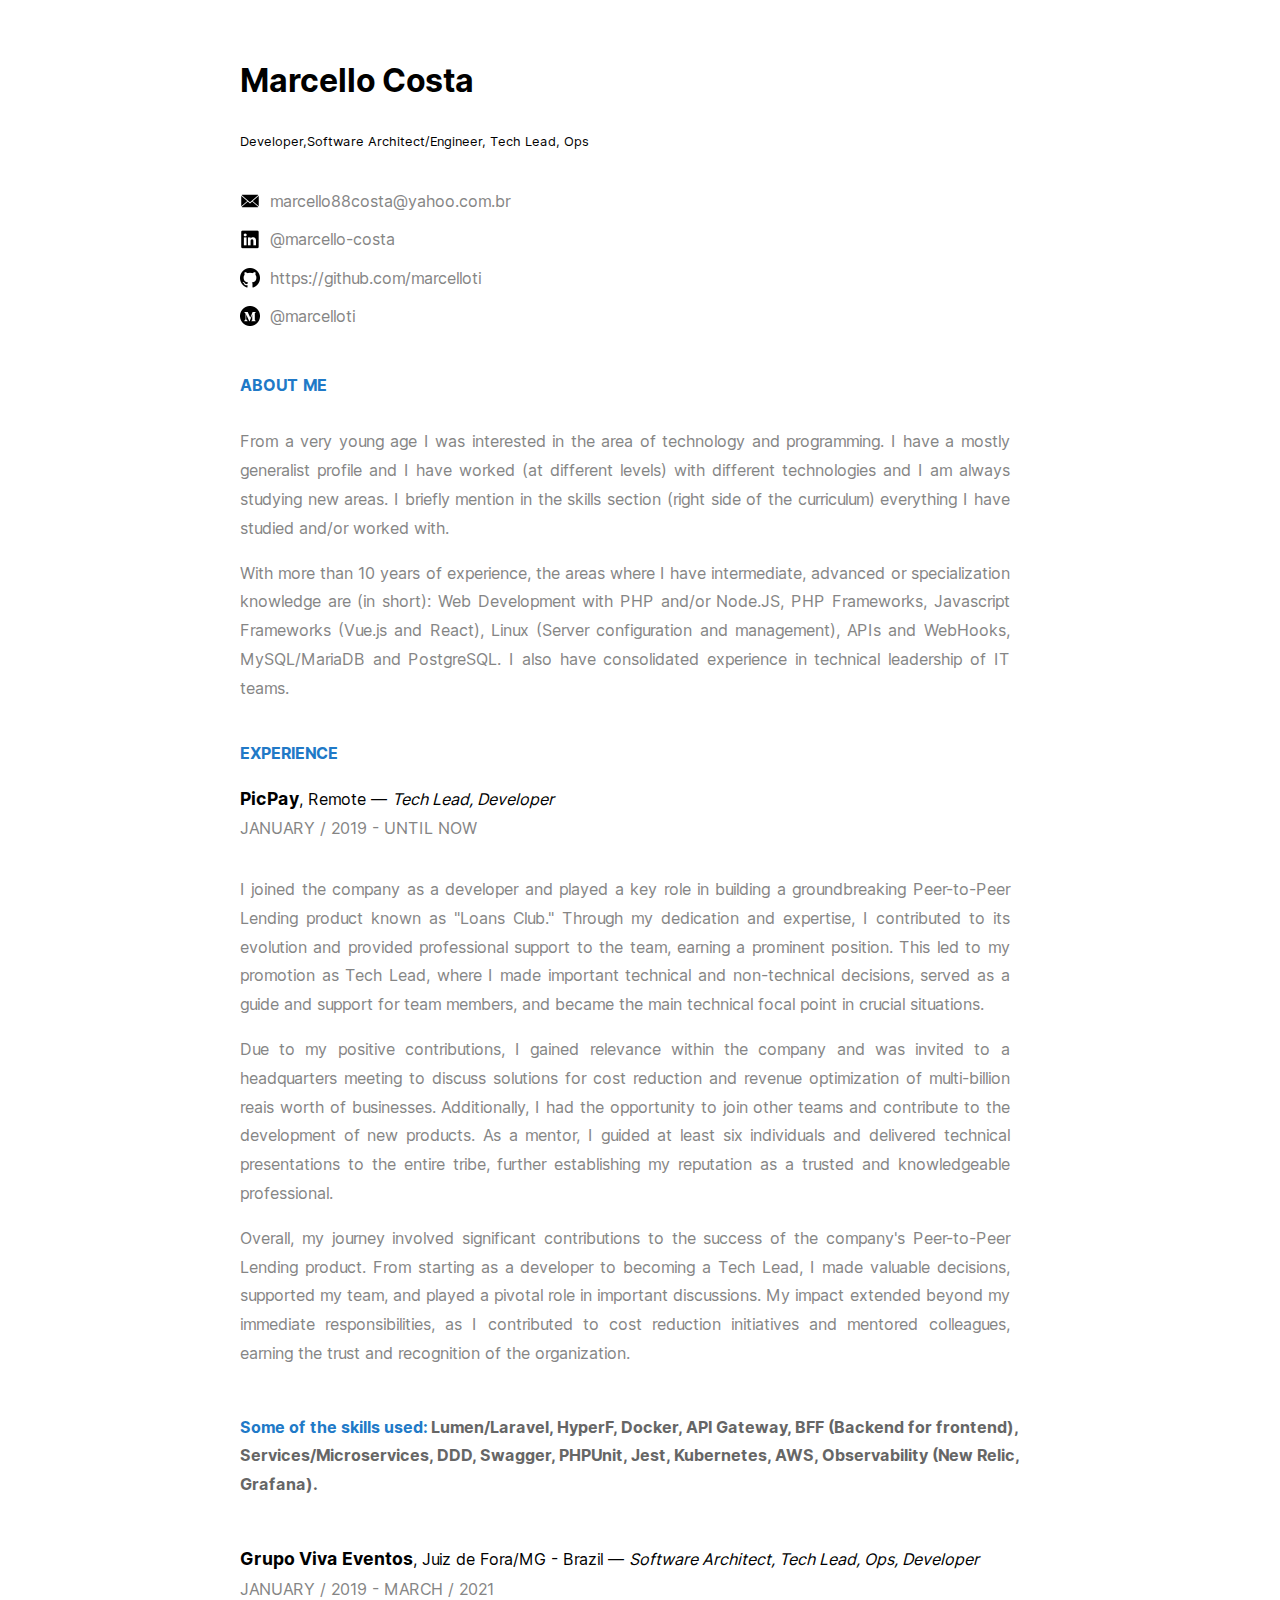
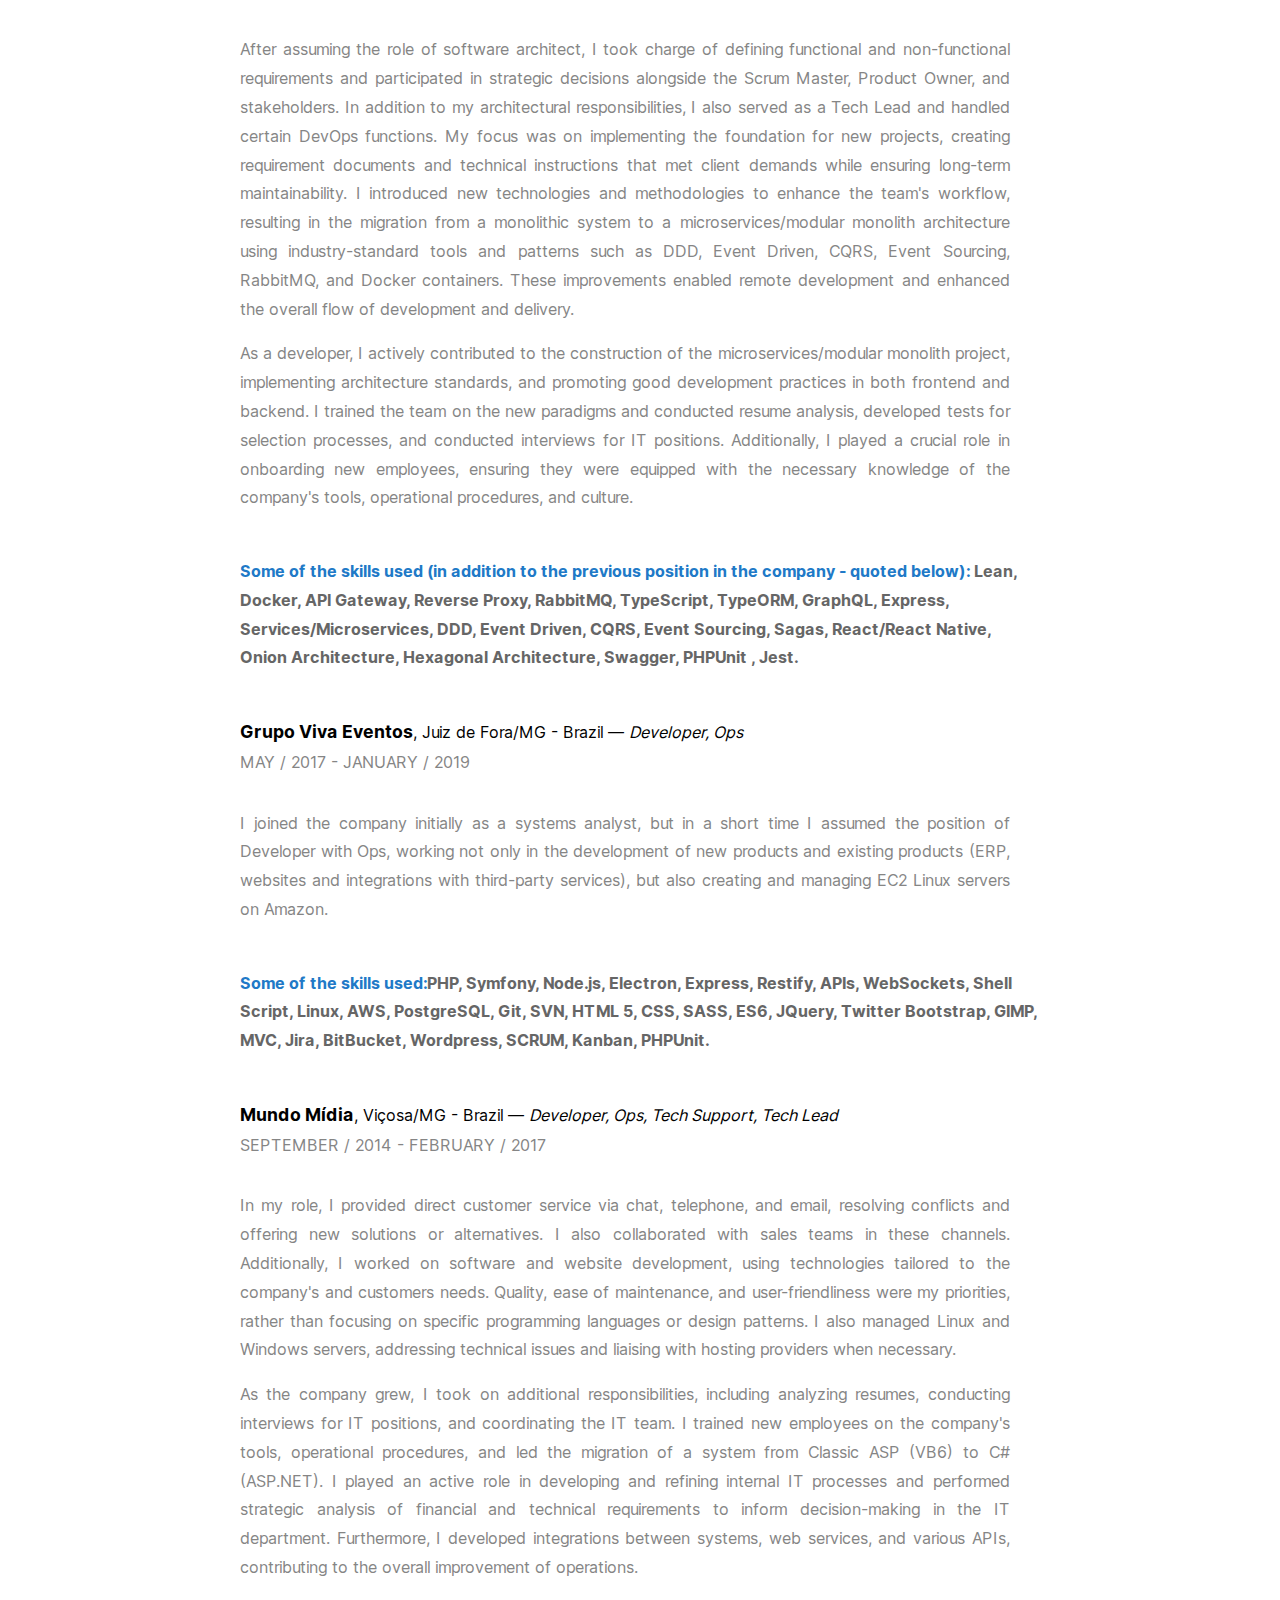
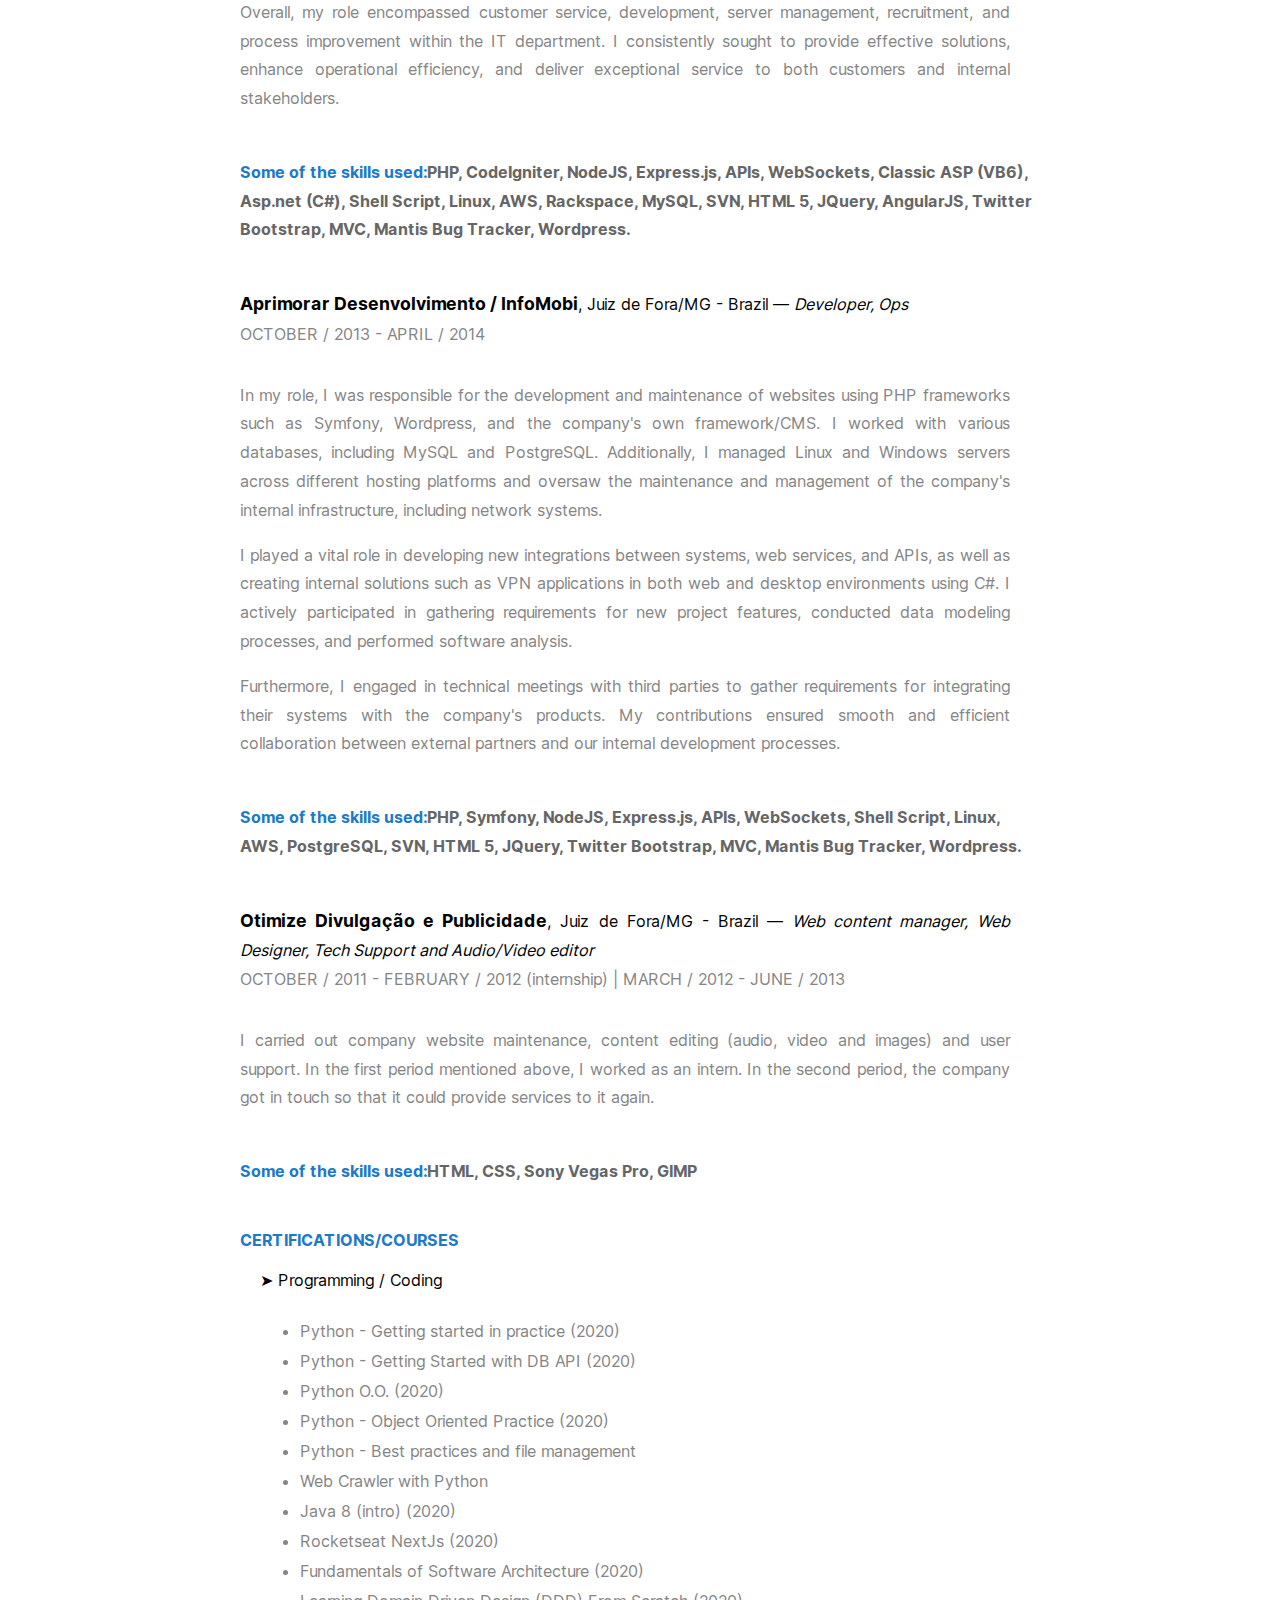
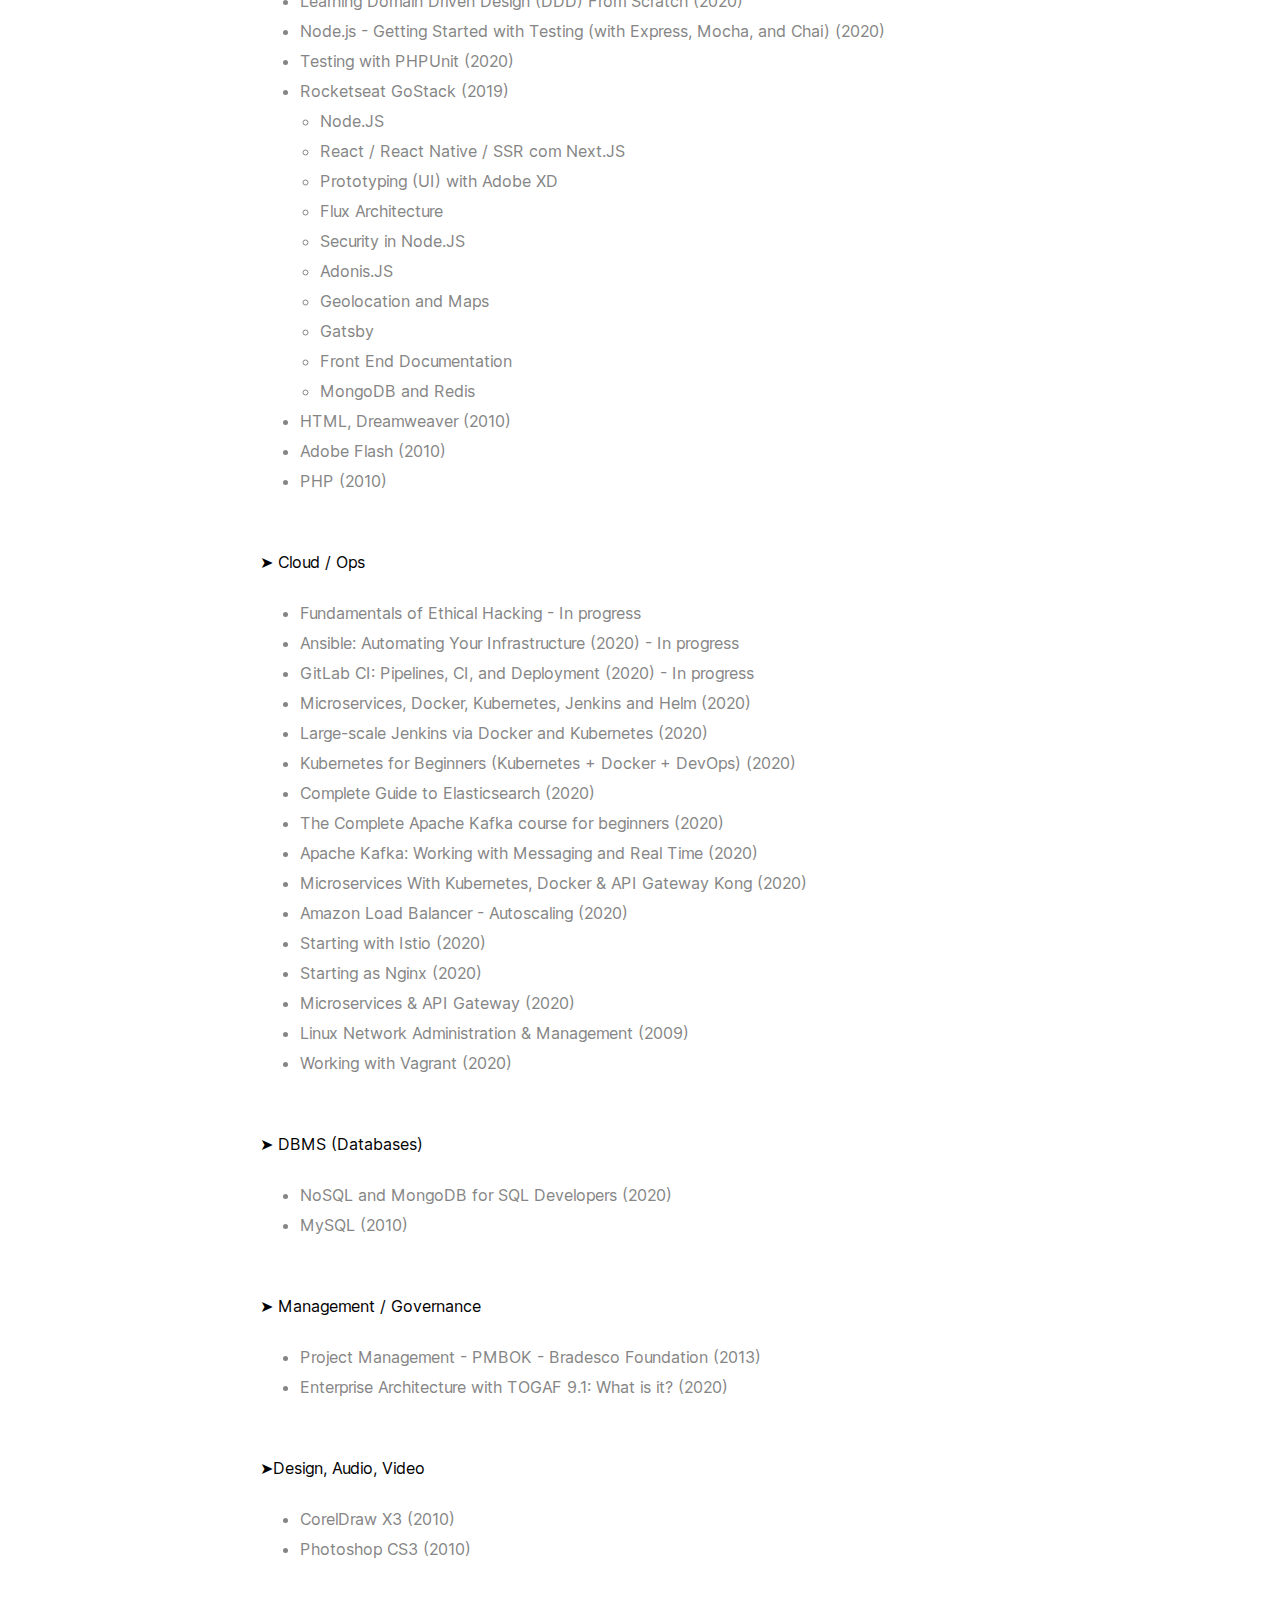
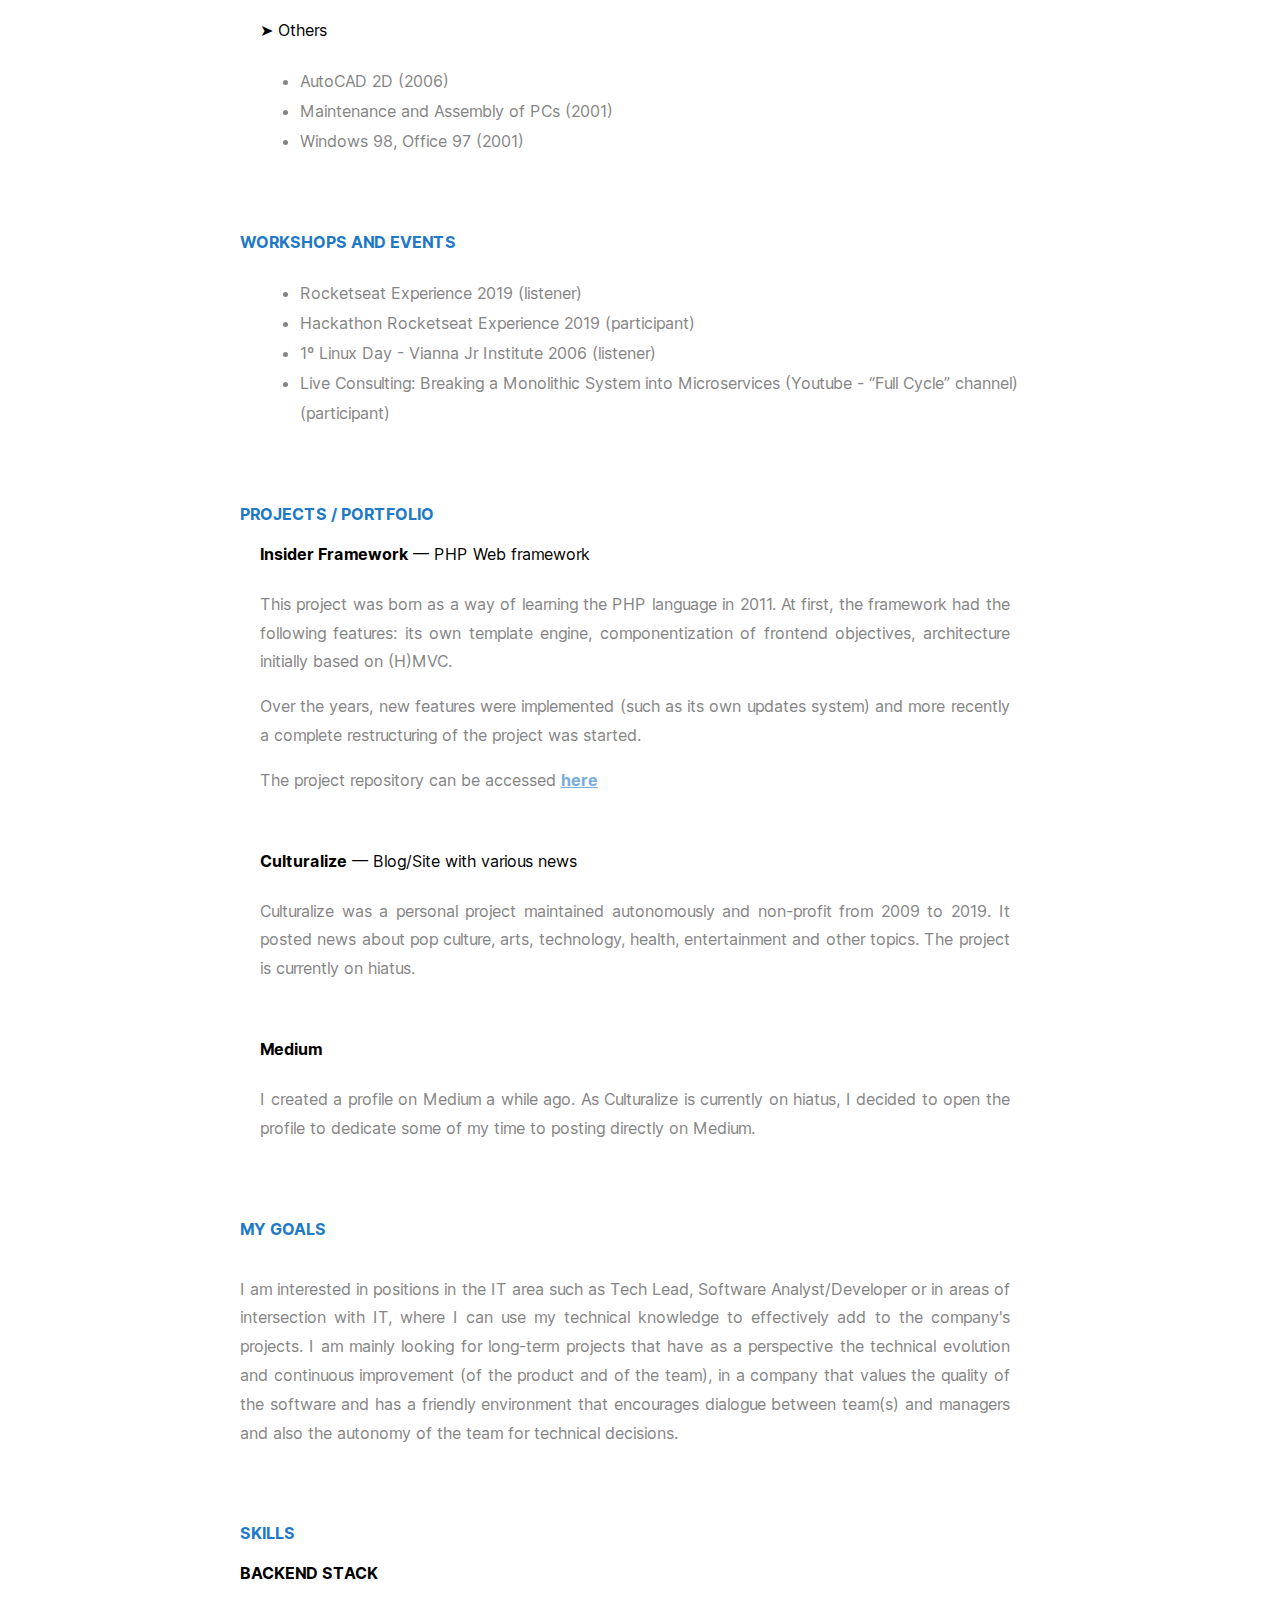
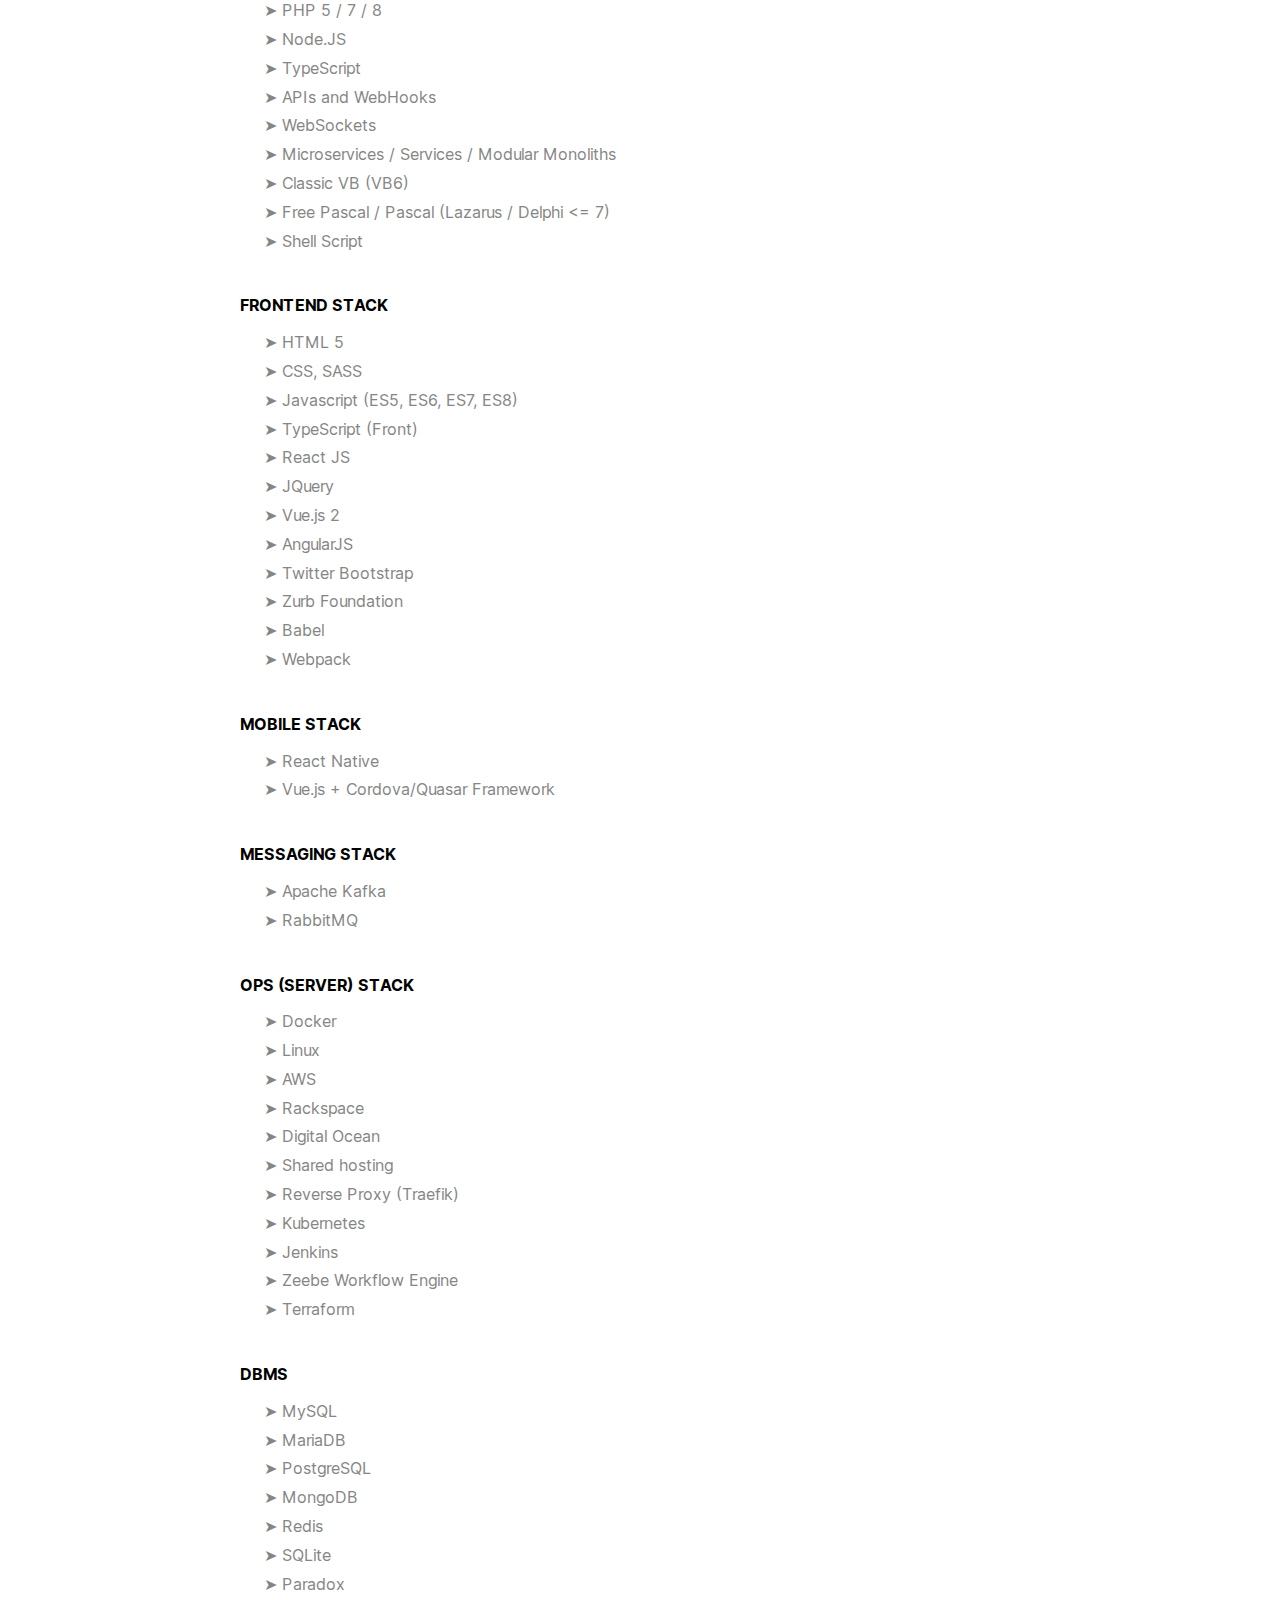
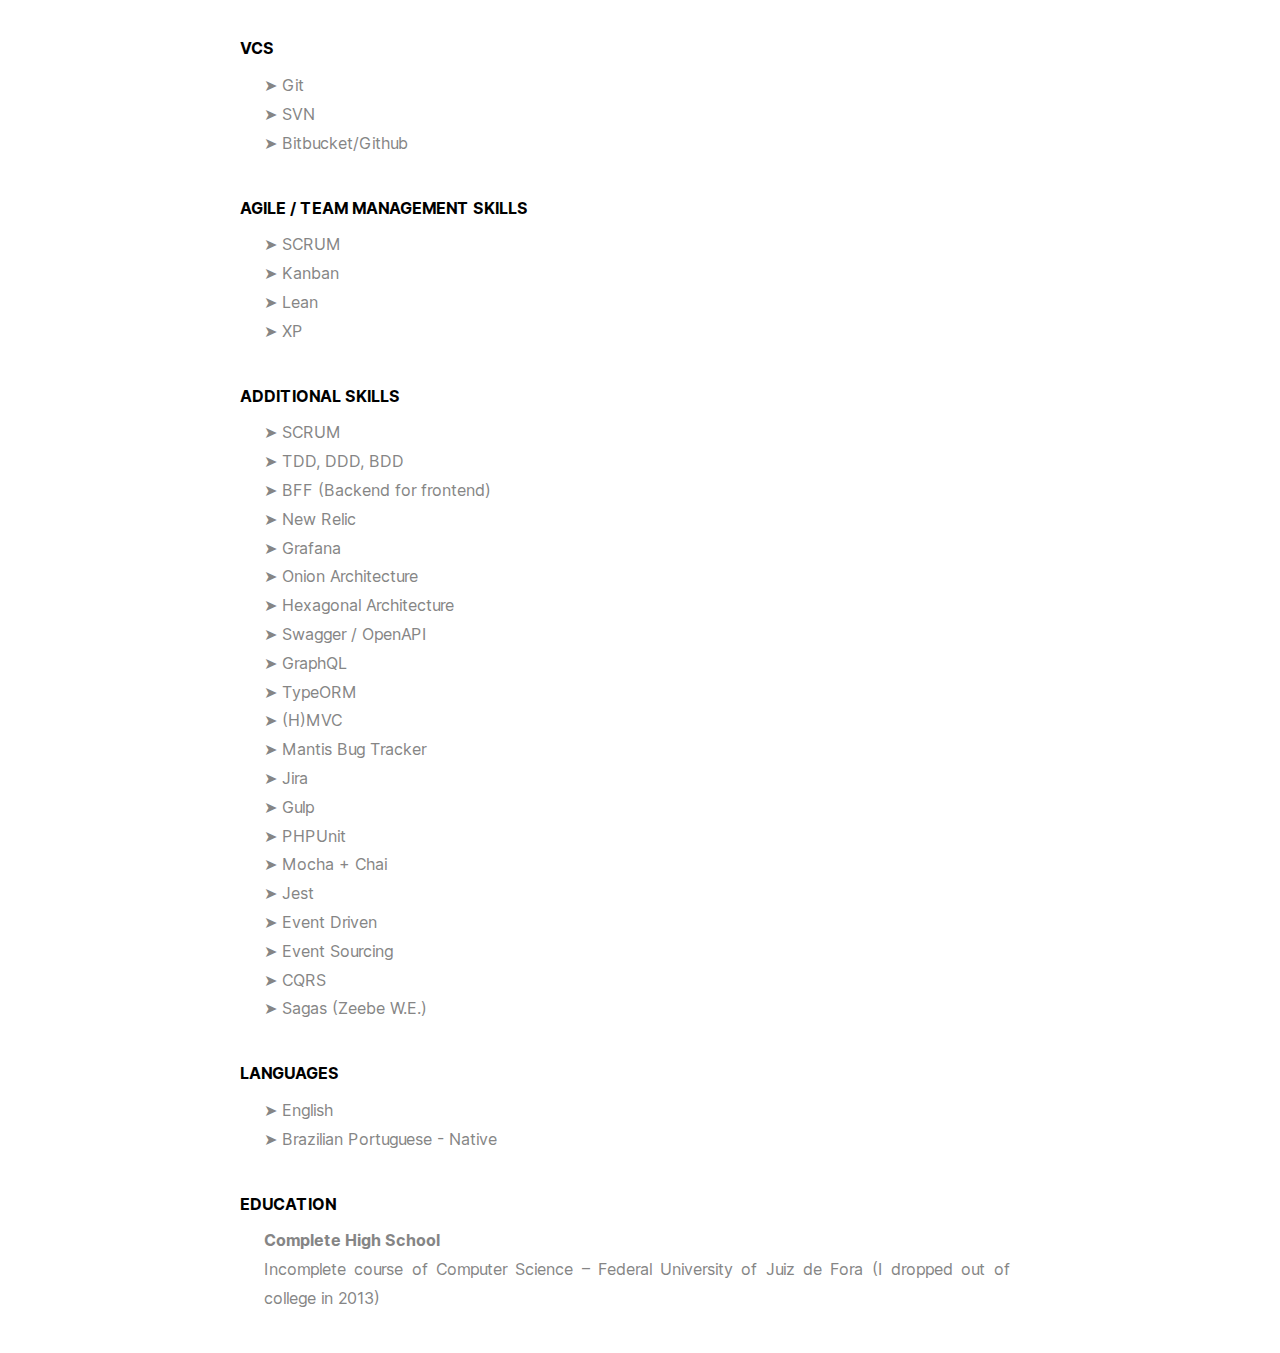
==== index.html @ abfe2323 "Fixing assets" ====
<!DOCTYPE html><html lang="en"><head><meta charSet="utf-8"/><link rel="preload" as="font" href="/_next/static/media/2aaf0723e720e8b9-s.p.woff2" crossorigin="" type="font/woff2"/><link rel="stylesheet" href="/_next/static/css/495c255344c060a8.css" data-precedence="next"/><link rel="preload" as="style" href="/globals.css"/><link rel="preload" as="style" href="/page.module.css"/><title>Create Next App</title><meta name="description" content="Generated by create next app"/><meta name="viewport" content="width=device-width, initial-scale=1"/><link rel="icon" href="/favicon.ico" type="image/x-icon" sizes="any"/><meta name="next-size-adjust"/><meta charset="utf-8"/><meta name="viewport" content="width=device-width,initial-scale=1,shrink-to-fit=no"/><meta name="theme-color" content="#000000"/><title>CV Marcello Costa</title><link rel="stylesheet" href="/globals.css"/><link rel="stylesheet" href="/page.module.css"/><script src="/_next/static/chunks/polyfills-c67a75d1b6f99dc8.js" noModule=""></script></head><body class="__className_0ec1f4"><noscript>You need to enable JavaScript to run this app.</noscript><div id="root"></div><main class="main"><div style="padding:1em;width:800px"><h1>Marcello Costa</h1><span style="position:relative;top:8px;font-size:0.8em">Developer,Software Architect/Engineer, Tech Lead, Ops</span><br/><br/><br/><div style="color:#858585;line-height:2.4;padding-right:1.9em"><div><img alt="Email" src="/mail.png" style="position:relative;top:4px;padding-right:0.6em"/>marcello88costa@yahoo.com.br<br/></div><div><img alt="Linkedin" src="/linkedin.png" style="position:relative;top:4px;padding-right:0.6em"/>@marcello-costa<br/></div><div><img alt="Github" src="/github.png" style="position:relative;top:4px;padding-right:0.6em"/>https://github.com/marcelloti<br/></div><div><img alt="Medium" src="/medium.png" style="position:relative;top:4px;padding-right:0.6em"/>@marcelloti<br/></div></div><br/><br/><span style="position:relative;color:#2079C7"><strong>ABOUT ME</strong></span><div style="position:relative;top:16px;color:#858585;line-height:1.8;text-align:justify;padding-right:1.9em"><p>From a very young age I was interested in the area of technology and programming. I have a mostly generalist profile and I have worked (at different levels) with different technologies and I am always studying new areas. I briefly mention in the skills section (right side of the curriculum) everything I have studied and/or worked with. </p><p>With more than 10 years of experience, the areas where I have intermediate, advanced or specialization knowledge are (in short): Web Development with PHP and/or Node.JS, PHP Frameworks, Javascript Frameworks (Vue.js and React), Linux (Server configuration and management), APIs and WebHooks, MySQL/MariaDB and PostgreSQL. I also have consolidated experience in technical leadership of IT teams.</p></div><br/><br/><span style="position:relative;color:#2079C7"><strong>EXPERIENCE</strong></span><br/><br/><div style="color:#858585;line-height:1.8;text-align:justify;padding-right:1.9em"><span style="color:#000"><strong style="font-size:1.1em">PicPay</strong>, Remote — <i>Tech Lead, Developer</i></span><br/>JANUARY / 2019 - UNTIL NOW<br/><div style="position:relative;top:16px"><p>I joined the company as a developer and played a key role in building a groundbreaking Peer-to-Peer Lending product known as &quot;Loans Club.&quot; Through my dedication and expertise, I contributed to its evolution and provided professional support to the team, earning a prominent position. This led to my promotion as Tech Lead, where I made important technical and non-technical decisions, served as a guide and support for team members, and became the main technical focal point in crucial situations.</p><p>Due to my positive contributions, I gained relevance within the company and was invited to a headquarters meeting to discuss solutions for cost reduction and revenue optimization of multi-billion reais worth of businesses. Additionally, I had the opportunity to join other teams and contribute to the development of new products. As a mentor, I guided at least six individuals and delivered technical presentations to the entire tribe, further establishing my reputation as a trusted and knowledgeable professional.</p><p>Overall, my journey involved significant contributions to the success of the company&#x27;s Peer-to-Peer Lending product. From starting as a developer to becoming a Tech Lead, I made valuable decisions, supported my team, and played a pivotal role in important discussions. My impact extended beyond my immediate responsibilities, as I contributed to cost reduction initiatives and mentored colleagues, earning the trust and recognition of the organization.</p></div></div><div style="position:relative;top:16px;line-height:1.8"><br/><span style="color:#2079C7;font-weight:bold">Some of the skills used:</span><span style="color:#666666;font-weight:bold"> Lumen/Laravel, HyperF, Docker, API Gateway, BFF (Backend for frontend), Services/Microservices, DDD, Swagger, PHPUnit, Jest, Kubernetes, AWS, Observability (New Relic, Grafana).</span></div><br/><br/><br/><div style="color:#858585;line-height:1.8;text-align:justify;padding-right:1.9em"><span style="color:#000"><strong style="font-size:1.1em">Grupo Viva Eventos</strong>, Juiz de Fora/MG - Brazil — <i>Software Architect, Tech Lead, Ops, Developer</i></span><br/>JANUARY / 2019 - MARCH / 2021<br/><div style="position:relative;top:16px"><p>After assuming the role of software architect, I took charge of defining functional and non-functional requirements and participated in strategic decisions alongside the Scrum Master, Product Owner, and stakeholders. In addition to my architectural responsibilities, I also served as a Tech Lead and handled certain DevOps functions. My focus was on implementing the foundation for new projects, creating requirement documents and technical instructions that met client demands while ensuring long-term maintainability. I introduced new technologies and methodologies to enhance the team&#x27;s workflow, resulting in the migration from a monolithic system to a microservices/modular monolith architecture using industry-standard tools and patterns such as DDD, Event Driven, CQRS, Event Sourcing, RabbitMQ, and Docker containers. These improvements enabled remote development and enhanced the overall flow of development and delivery.</p><p>As a developer, I actively contributed to the construction of the microservices/modular monolith project, implementing architecture standards, and promoting good development practices in both frontend and backend. I trained the team on the new paradigms and conducted resume analysis, developed tests for selection processes, and conducted interviews for IT positions. Additionally, I played a crucial role in onboarding new employees, ensuring they were equipped with the necessary knowledge of the company&#x27;s tools, operational procedures, and culture.</p></div></div><div style="position:relative;top:16px;line-height:1.8"><br/><span style="color:#2079C7;font-weight:bold">Some of the skills used (in addition to the previous position in the company - quoted below): </span><span style="color:#666666;font-weight:bold">Lean, Docker, API Gateway, Reverse Proxy, RabbitMQ, TypeScript, TypeORM, GraphQL, Express, Services/Microservices, DDD, Event Driven, CQRS, Event Sourcing, Sagas, React/React Native, Onion Architecture, Hexagonal Architecture, Swagger, PHPUnit , Jest.</span></div><br/><br/><br/><div style="color:#858585;line-height:1.8;text-align:justify;padding-right:1.9em"><span style="color:#000"><strong style="font-size:1.1em">Grupo Viva Eventos</strong>, Juiz de Fora/MG - Brazil — <i>Developer, Ops</i></span><br/>MAY / 2017 - JANUARY / 2019<br/><div style="position:relative;top:16px"><p>I joined the company initially as a systems analyst, but in a short time I assumed the position of Developer with Ops, working not only in the development of new products and existing products (ERP, websites and integrations with third-party services), but also creating and managing EC2 Linux servers on Amazon.</p></div></div><div style="position:relative;top:16px;line-height:1.8"><br/><span style="color:#2079C7;font-weight:bold">Some of the skills used:</span><span style="color:#666666;font-weight:bold">PHP, Symfony, Node.js, Electron, Express, Restify, APIs, WebSockets, Shell Script, Linux, AWS, PostgreSQL, Git, SVN, HTML 5, CSS, SASS, ES6, JQuery, Twitter Bootstrap, GIMP, MVC, Jira, BitBucket, Wordpress, SCRUM, Kanban, PHPUnit.</span></div><br/><br/><br/><div style="color:#858585;line-height:1.8;text-align:justify;padding-right:1.9em"><span style="color:#000"><strong style="font-size:1.1em">Mundo Mídia</strong>, Viçosa/MG - Brazil — <i>Developer, Ops, Tech Support, Tech Lead</i></span><br/>SEPTEMBER / 2014 - FEBRUARY / 2017<br/><div style="position:relative;top:16px"><p>In my role, I provided direct customer service via chat, telephone, and email, resolving conflicts and offering new solutions or alternatives. I also collaborated with sales teams in these channels. Additionally, I worked on software and website development, using technologies tailored to the company&#x27;s and customers needs. Quality, ease of maintenance, and user-friendliness were my priorities, rather than focusing on specific programming languages or design patterns. I also managed Linux and Windows servers, addressing technical issues and liaising with hosting providers when necessary.</p><p>As the company grew, I took on additional responsibilities, including analyzing resumes, conducting interviews for IT positions, and coordinating the IT team. I trained new employees on the company&#x27;s tools, operational procedures, and led the migration of a system from Classic ASP (VB6) to C# (ASP.NET). I played an active role in developing and refining internal IT processes and performed strategic analysis of financial and technical requirements to inform decision-making in the IT department. Furthermore, I developed integrations between systems, web services, and various APIs, contributing to the overall improvement of operations.</p><p>Overall, my role encompassed customer service, development, server management, recruitment, and process improvement within the IT department. I consistently sought to provide effective solutions, enhance operational efficiency, and deliver exceptional service to both customers and internal stakeholders.</p></div></div><div style="position:relative;top:16px;line-height:1.8"><br/><span style="color:#2079C7;font-weight:bold">Some of the skills used:</span><span style="color:#666666;font-weight:bold">PHP, CodeIgniter, NodeJS, Express.js, APIs, WebSockets, Classic ASP (VB6), Asp.net (C#), Shell Script, Linux, AWS, Rackspace, MySQL, SVN, HTML 5, JQuery, AngularJS, Twitter Bootstrap, MVC, Mantis Bug Tracker, Wordpress.</span></div><br/><br/><br/><div style="color:#858585;line-height:1.8;text-align:justify;padding-right:1.9em"><span style="color:#000"><strong style="font-size:1.1em">Aprimorar Desenvolvimento / InfoMobi</strong>, Juiz de Fora/MG - Brazil — <i>Developer, Ops</i></span><br/>OCTOBER / 2013 - APRIL / 2014<br/><div style="position:relative;top:16px"><p>In my role, I was responsible for the development and maintenance of websites using PHP frameworks such as Symfony, Wordpress, and the company&#x27;s own framework/CMS. I worked with various databases, including MySQL and PostgreSQL. Additionally, I managed Linux and Windows servers across different hosting platforms and oversaw the maintenance and management of the company&#x27;s internal infrastructure, including network systems.</p><p>I played a vital role in developing new integrations between systems, web services, and APIs, as well as creating internal solutions such as VPN applications in both web and desktop environments using C#. I actively participated in gathering requirements for new project features, conducted data modeling processes, and performed software analysis.</p><p>Furthermore, I engaged in technical meetings with third parties to gather requirements for integrating their systems with the company&#x27;s products. My contributions ensured smooth and efficient collaboration between external partners and our internal development processes.</p></div></div><div style="position:relative;top:16px;line-height:1.8"><br/><span style="color:#2079C7;font-weight:bold">Some of the skills used:</span><span style="color:#666666;font-weight:bold">PHP, Symfony, NodeJS, Express.js, APIs, WebSockets, Shell Script, Linux, AWS, PostgreSQL, SVN, HTML 5, JQuery, Twitter Bootstrap, MVC, Mantis Bug Tracker, Wordpress.</span></div><br/><br/><br/><div style="color:#858585;line-height:1.8;text-align:justify;padding-right:1.9em"><span style="color:#000"><strong style="font-size:1.1em">Otimize Divulgação e Publicidade</strong>, Juiz de Fora/MG - Brazil — <i>Web content manager, Web Designer, Tech Support and Audio/Video editor</i></span><br/>OCTOBER / 2011 - FEBRUARY / 2012  (internship) | MARCH / 2012 - JUNE / 2013<br/><div style="position:relative;top:16px"><p>I carried out company website maintenance, content editing (audio, video and images) and user support. In the first period mentioned above, I worked as an intern. In the second period, the company got in touch so that it could provide services to it again.</p></div></div><div style="position:relative;top:16px;line-height:1.8"><br/><span style="color:#2079C7;font-weight:bold">Some of the skills used:</span><span style="color:#666666;font-weight:bold">HTML, CSS, Sony Vegas Pro, GIMP</span></div><br/><br/><br/><span style="position:relative;color:#2079C7"><strong>CERTIFICATIONS/COURSES</strong></span><br/><br/><div style="padding-left:20px">➤ Programming / Coding<ul style="padding-left:40px;line-height:30px;color:#858585"><li style="position:relative;padding-top:10px">Python - Getting started in practice (2020)</li><li>Python - Getting Started with DB API (2020)</li><li>Python O.O. (2020)</li><li>Python - Object Oriented Practice (2020)</li><li>Python - Best practices and file management</li><li>Web Crawler with Python</li><li>Java 8 (intro) (2020)</li><li>Rocketseat NextJs (2020)</li><li>Fundamentals of Software Architecture (2020)</li><li>Learning Domain Driven Design (DDD) From Scratch (2020)</li><li>Node.js - Getting Started with Testing (with Express, Mocha, and Chai) (2020)</li><li>Testing with PHPUnit (2020)</li><li>Rocketseat GoStack (2019)</li><ul style="padding-left:20px"><li>Node.JS</li><li>React / React Native / SSR com Next.JS</li><li>Prototyping (UI) with Adobe XD</li><li>Flux Architecture</li><li>Security in Node.JS</li><li>Adonis.JS</li><li>Geolocation and Maps</li><li>Gatsby</li><li>Front End Documentation</li><li>MongoDB and Redis</li></ul><li>HTML, Dreamweaver (2010)</li><li>Adobe Flash (2010)</li><li>PHP (2010)</li></ul><br/><br/>➤ Cloud / Ops<ul style="padding-left:40px;line-height:30px;color:#858585"><li style="position:relative;padding-top:10px">Fundamentals of Ethical Hacking - In progress</li><li>Ansible: Automating Your Infrastructure (2020) - In progress</li><li>GitLab CI: Pipelines, CI, and Deployment (2020) - In progress</li><li>Microservices, Docker, Kubernetes, Jenkins and Helm (2020)</li><li>Large-scale Jenkins via Docker and Kubernetes (2020)</li><li>Kubernetes for Beginners (Kubernetes + Docker + DevOps) (2020)</li><li>Complete Guide to Elasticsearch (2020)</li><li>The Complete Apache Kafka course for beginners (2020)</li><li>Apache Kafka: Working with Messaging and Real Time (2020)</li><li>Microservices With Kubernetes, Docker &amp; API Gateway Kong (2020)</li><li>Amazon Load Balancer - Autoscaling (2020)</li><li>Starting with Istio (2020)</li><li>Starting as Nginx (2020)</li><li>Microservices &amp; API Gateway (2020)</li><li>Linux Network Administration &amp; Management (2009)</li><li>Working with Vagrant (2020)</li></ul><br/><br/>➤ DBMS (Databases)<ul style="padding-left:40px;line-height:30px;color:#858585"><li style="position:relative;padding-top:10px">NoSQL and MongoDB for SQL Developers (2020)</li><li>MySQL (2010)</li></ul><br/><br/>➤ Management / Governance<ul style="padding-left:40px;line-height:30px;color:#858585"><li style="position:relative;padding-top:10px">Project Management - PMBOK - Bradesco Foundation (2013)</li><li>Enterprise Architecture with TOGAF 9.1: What is it? (2020)</li></ul><br/><br/>➤Design, Audio, Video<ul style="padding-left:40px;line-height:30px;color:#858585"><li style="position:relative;padding-top:10px">CorelDraw X3 (2010)</li><li>Photoshop CS3 (2010)</li></ul><br/><br/>➤ Others<ul style="padding-left:40px;line-height:30px;color:#858585"><li style="position:relative;padding-top:10px">AutoCAD 2D (2006)</li><li>Maintenance and Assembly of PCs (2001)</li><li>Windows 98, Office 97 (2001)</li></ul></div><br/><br/><br/><span style="position:relative;color:#2079C7"><strong>WORKSHOPS AND EVENTS</strong></span><br/><div style="padding-left:20px"><ul style="padding-left:40px;line-height:30px;color:#858585"><li style="position:relative;padding-top:10px">Rocketseat Experience 2019 (listener)</li><li>Hackathon Rocketseat Experience 2019 (participant)</li><li>1º Linux Day - Vianna Jr Institute 2006 (listener)</li><li>Live Consulting: Breaking a Monolithic System into Microservices (Youtube - “Full Cycle” channel) (participant)</li></ul></div><br/><br/><br/><span style="position:relative;color:#2079C7"><strong>PROJECTS / PORTFOLIO</strong></span><br/><br/><div style="padding-left:20px"><span><strong>Insider Framework</strong> — PHP Web framework</span><div style="font-size:1em;color:#858585;line-height:1.8;text-align:justify;padding-right:1.9em;padding-top:10px"><p>This project was born as a way of learning the PHP language in 2011. At first, the framework had the following features: its own template engine, componentization of frontend objectives, architecture initially based on (H)MVC.</p><p>Over the years, new features were implemented (such as its own updates system) and more recently a complete restructuring of the project was started.</p><p>The project repository can be accessed <a href="https://github.com/marcelloti/InsiderFramework" target="blank" style="font-weight:bold;color:#77ADDD">here</a></p></div><br/><br/><span><strong>Culturalize</strong> — Blog/Site with various news</span><div style="font-size:1em;color:#858585;line-height:1.8;text-align:justify;padding-right:1.9em;padding-top:10px"><p>Culturalize was a personal project maintained autonomously and non-profit from 2009 to 2019. It posted news about pop culture, arts, technology, health, entertainment and other topics. The project is currently on hiatus.</p></div><br/><br/><span><strong>Medium</strong></span><div style="font-size:1em;color:#858585;line-height:1.8;text-align:justify;padding-right:1.9em;padding-top:10px"><p>I created a profile on Medium a while ago. As Culturalize is currently on hiatus, I decided to open the profile to dedicate some of my time to posting directly on Medium.</p></div></div><br/><br/><br/><span style="position:relative;color:#2079C7"><strong>MY GOALS</strong></span><br/><br/><div style="color:#858585;line-height:1.8;text-align:justify;padding-right:1.9em"><p>I am interested in positions in the IT area such as Tech Lead, Software Analyst/Developer or in areas of intersection with IT, where I can use my technical knowledge to effectively add to the company&#x27;s projects. I am mainly looking for long-term projects that have as a perspective the technical evolution and continuous improvement (of the product and of the team), in a company that values the quality of the software and has a friendly environment that encourages dialogue between team(s) and managers and also the autonomy of the team for technical decisions.</p></div><br/><br/><br/><span style="position:relative;color:#2079C7"><strong>SKILLS</strong></span><br/><br/><span><strong>BACKEND STACK</strong></span><div style="color:#858585;line-height:1.8;text-align:justify;padding-right:1.9em;padding-left:1.5em;padding-top:0.8em">➤ PHP 5 / 7 / 8<br/>➤ Node.JS<br/>➤ TypeScript<br/>➤ APIs and WebHooks<br/>➤ WebSockets<br/>➤ Microservices / Services / Modular Monoliths<br/>➤ Classic VB (VB6)<br/>➤ Free Pascal / Pascal (Lazarus / Delphi <!-- -->&lt;=<!-- --> 7)<br/>➤ Shell Script<br/></div><br/><br/><span><strong>FRONTEND STACK</strong></span><div style="color:#858585;line-height:1.8;text-align:justify;padding-right:1.9em;padding-left:1.5em;padding-top:0.8em">➤ HTML 5<br/>➤ CSS, SASS<br/>➤ Javascript (ES5, ES6, ES7, ES8)<br/>➤ TypeScript (Front)<br/>➤ React JS<br/>➤ JQuery<br/>➤ Vue.js 2<br/>➤ AngularJS<br/>➤ Twitter Bootstrap<br/>➤ Zurb Foundation<br/>➤ Babel<br/>➤ Webpack<br/></div><br/><br/><span><strong>MOBILE STACK</strong></span><div style="color:#858585;line-height:1.8;text-align:justify;padding-right:1.9em;padding-left:1.5em;padding-top:0.8em">➤ React Native<br/>➤ Vue.js + Cordova/Quasar Framework<br/></div><br/><br/><span><strong>MESSAGING STACK</strong></span><div style="color:#858585;line-height:1.8;text-align:justify;padding-right:1.9em;padding-left:1.5em;padding-top:0.8em">➤ Apache Kafka<br/>➤ RabbitMQ<br/></div><br/><br/><span><strong>OPS (SERVER) STACK</strong></span><div style="color:#858585;line-height:1.8;text-align:justify;padding-right:1.9em;padding-left:1.5em;padding-top:0.8em">➤ Docker<br/>➤ Linux<br/>➤ AWS<br/>➤ Rackspace<br/>➤ Digital Ocean<br/>➤ Shared hosting<br/>➤ Reverse Proxy (Traefik)<br/>➤ Kubernetes<br/>➤ Jenkins<br/>➤ Zeebe Workflow Engine<br/>➤ Terraform<br/></div><br/><br/><span><strong>DBMS</strong></span><div style="color:#858585;line-height:1.8;text-align:justify;padding-right:1.9em;padding-left:1.5em;padding-top:0.8em">➤ MySQL<br/>➤ MariaDB<br/>➤ PostgreSQL<br/>➤ MongoDB<br/>➤ Redis<br/>➤ SQLite<br/>➤ Paradox<br/></div><br/><br/><span><strong>VCS</strong></span><div style="color:#858585;line-height:1.8;text-align:justify;padding-right:1.9em;padding-left:1.5em;padding-top:0.8em">➤ Git<br/>➤ SVN<br/>➤ Bitbucket/Github<br/></div><br/><br/><span><strong>AGILE / TEAM MANAGEMENT SKILLS</strong></span><div style="color:#858585;line-height:1.8;text-align:justify;padding-right:1.9em;padding-left:1.5em;padding-top:0.8em">➤ SCRUM<br/>➤ Kanban<br/>➤ Lean<br/>➤ XP<br/></div><br/><br/><span><strong>ADDITIONAL SKILLS</strong></span><div style="color:#858585;line-height:1.8;text-align:justify;padding-right:1.9em;padding-left:1.5em;padding-top:0.8em">➤ SCRUM<br/>➤ TDD, DDD, BDD<br/>➤ BFF (Backend for frontend)<br/>➤ New Relic<br/>➤ Grafana<br/>➤ Onion Architecture<br/>➤ Hexagonal Architecture<br/>➤ Swagger / OpenAPI<br/>➤ GraphQL<br/>➤ TypeORM<br/>➤ (H)MVC<br/>➤ Mantis Bug Tracker<br/>➤ Jira<br/>➤ Gulp<br/>➤ PHPUnit<br/>➤ Mocha + Chai<br/>➤ Jest<br/>➤ Event Driven<br/>➤ Event Sourcing<br/>➤ CQRS<br/>➤ Sagas (Zeebe W.E.)<br/></div><br/><br/><span><strong>LANGUAGES</strong></span><div style="color:#858585;line-height:1.8;text-align:justify;padding-right:1.9em;padding-left:1.5em;padding-top:0.8em">➤ English<br/>➤ Brazilian Portuguese - Native<br/></div><br/><br/><span><strong>EDUCATION</strong></span><div style="color:#858585;line-height:1.8;text-align:justify;padding-right:1.9em;padding-left:1.5em;padding-top:0.8em"><strong>Complete High School</strong><br/>Incomplete course of Computer Science – Federal University of Juiz de Fora (I dropped out of college in 2013)</div></div><br/><br/><br/><br/><br/><br/><br/><br/><br/><br/></main><script src="/_next/static/chunks/webpack-f2104c6dad2780bb.js" async=""></script><script src="/_next/static/chunks/2443530c-d4a6bd7fc7f21e3c.js" async=""></script><script src="/_next/static/chunks/488-4b4f25e9948f085c.js" async=""></script><script src="/_next/static/chunks/main-app-b6c13d44deffa505.js" async=""></script><script>(self.__next_f=self.__next_f||[]).push([0])</script><script>self.__next_f.push([1,"1:HL[\"/_next/static/media/2aaf0723e720e8b9-s.p.woff2\",{\"as\":\"font\",\"type\":\"font/woff2\"}]\n2:HL[\"/_next/static/css/495c255344c060a8.css\",{\"as\":\"style\"}]\n0:\"$L3\"\n"])</script><script>self.__next_f.push([1,"4:I{\"id\":\"8827\",\"chunks\":[\"272:static/chunks/webpack-f2104c6dad2780bb.js\",\"667:static/chunks/2443530c-d4a6bd7fc7f21e3c.js\",\"488:static/chunks/488-4b4f25e9948f085c.js\"],\"name\":\"\",\"async\":false}\n6:I{\"id\":\"9126\",\"chunks\":[\"272:static/chunks/webpack-f2104c6dad2780bb.js\",\"667:static/chunks/2443530c-d4a6bd7fc7f21e3c.js\",\"488:static/chunks/488-4b4f25e9948f085c.js\"],\"name\":\"\",\"async\":false}\n8:I{\"id\":\"4463\",\"chunks\":[\"272:static/chunks/webpack-f2104c6dad2780bb.js\",\"667:static/chunks/2443530c-d4a6bd7fc7f21e3c.js\",\"48"])</script><script>self.__next_f.push([1,"8:static/chunks/488-4b4f25e9948f085c.js\"],\"name\":\"\",\"async\":false}\n9:I{\"id\":\"1010\",\"chunks\":[\"272:static/chunks/webpack-f2104c6dad2780bb.js\",\"667:static/chunks/2443530c-d4a6bd7fc7f21e3c.js\",\"488:static/chunks/488-4b4f25e9948f085c.js\"],\"name\":\"\",\"async\":false}\n"])</script><script>self.__next_f.push([1,"3:[[[\"$\",\"link\",\"0\",{\"rel\":\"stylesheet\",\"href\":\"/_next/static/css/495c255344c060a8.css\",\"precedence\":\"next\"}]],[\"$\",\"$L4\",null,{\"assetPrefix\":\"\",\"initialCanonicalUrl\":\"/\",\"initialTree\":[\"\",{\"children\":[\"__PAGE__\",{}]},\"$undefined\",\"$undefined\",true],\"initialHead\":[\"$L5\",[\"$\",\"meta\",null,{\"name\":\"next-size-adjust\"}]],\"globalErrorComponent\":\"$6\",\"notFound\":[\"$\",\"html\",null,{\"lang\":\"en\",\"children\":[[\"$\",\"head\",null,{\"children\":[[\"$\",\"meta\",null,{\"charset\":\"utf-8\"}],[\"$\",\"meta\",null,{\"name\":\"viewport\",\"content\":\"width=device-width,initial-scale=1,shrink-to-fit=no\"}],[\"$\",\"meta\",null,{\"name\":\"theme-color\",\"content\":\"#000000\"}],[\"$\",\"link\",null,{\"rel\":\"stylesheet\",\"href\":\"/globals.css\"}],[\"$\",\"link\",null,{\"rel\":\"stylesheet\",\"href\":\"/page.module.css\"}],[\"$\",\"title\",null,{\"children\":\"CV Marcello Costa\"}]]}],[\"$\",\"body\",null,{\"className\":\"__className_0ec1f4\",\"children\":[[\"$\",\"noscript\",null,{\"children\":\"You need to enable JavaScript to run this app.\"}],[\"$\",\"div\",null,{\"id\":\"root\"}],[\"$L7\",\"$undefined\",[[\"$\",\"title\",null,{\"children\":\"404: This page could not be found.\"}],[\"$\",\"div\",null,{\"style\":{\"fontFamily\":\"system-ui,\\\"Segoe UI\\\",Roboto,Helvetica,Arial,sans-serif,\\\"Apple Color Emoji\\\",\\\"Segoe UI Emoji\\\"\",\"height\":\"100vh\",\"textAlign\":\"center\",\"display\":\"flex\",\"flexDirection\":\"column\",\"alignItems\":\"center\",\"justifyContent\":\"center\"},\"children\":[\"$\",\"div\",null,{\"children\":[[\"$\",\"style\",null,{\"dangerouslySetInnerHTML\":{\"__html\":\"body{color:#000;background:#fff;margin:0}.next-error-h1{border-right:1px solid rgba(0,0,0,.3)}@media (prefers-color-scheme:dark){body{color:#fff;background:#000}.next-error-h1{border-right:1px solid rgba(255,255,255,.3)}}\"}}],[\"$\",\"h1\",null,{\"className\":\"next-error-h1\",\"style\":{\"display\":\"inline-block\",\"margin\":\"0 20px 0 0\",\"padding\":\"0 23px 0 0\",\"fontSize\":24,\"fontWeight\":500,\"verticalAlign\":\"top\",\"lineHeight\":\"49px\"},\"children\":\"404\"}],[\"$\",\"div\",null,{\"style\":{\"display\":\"inline-block\"},\"children\":[\"$\",\"h2\",null,{\"style\":{\"fontSize\":14,\"fontWeight\":400,\"lineHeight\":\"49px\",\"margin\":0},\"children\":\"This page could not be found.\"}]}]]}]}]]]]}]]}],\"asNotFound\":false,\"children\":[[\"$\",\"html\",null,{\"lang\":\"en\",\"children\":[[\"$\",\"head\",null,{\"children\":[[\"$\",\"meta\",null,{\"charset\":\"utf-8\"}],[\"$\",\"meta\",null,{\"name\":\"viewport\",\"content\":\"width=device-width,initial-scale=1,shrink-to-fit=no\"}],[\"$\",\"meta\",null,{\"name\":\"theme-color\",\"content\":\"#000000\"}],[\"$\",\"link\",null,{\"rel\":\"stylesheet\",\"href\":\"/globals.css\"}],[\"$\",\"link\",null,{\"rel\":\"stylesheet\",\"href\":\"/page.module.css\"}],[\"$\",\"title\",null,{\"children\":\"CV Marcello Costa\"}]]}],[\"$\",\"body\",null,{\"className\":\"__className_0ec1f4\",\"children\":[[\"$\",\"noscript\",null,{\"children\":\"You need to enable JavaScript to run this app.\"}],[\"$\",\"div\",null,{\"id\":\"root\"}],[\"$\",\"$L8\",null,{\"parallelRouterKey\":\"children\",\"segmentPath\":[\"children\"],\"error\":\"$undefined\",\"errorStyles\":\"$undefined\",\"loading\":\"$undefined\",\"loadingStyles\":\"$undefined\",\"hasLoading\":false,\"template\":[\"$\",\"$L9\",null,{}],\"templateStyles\":\"$undefined\",\"notFound\":\"$undefined\",\"notFoundStyles\":\"$undefined\",\"childProp\":{\"current\":[[\"$\",\"main\",null,{\"className\":\"main\",\"children\":[[\"$\",\"div\",null,{\"style\":{\"padding\":\"1em\",\"width\":\"800px\"},\"children\":[[\"$\",\"h1\",null,{\"children\":\"Marcello Costa\"}],[\"$\",\"span\",null,{\"style\":{\"position\":\"relative\",\"top\":\"8px\",\"fontSize\":\"0.8em\"},\"children\":\"Developer,Software Architect/Engineer, Tech Lead, Ops\"}],[\"$\",\"br\",null,{}],[\"$\",\"br\",null,{}],[\"$\",\"br\",null,{}],[\"$\",\"div\",null,{\"style\":{\"color\":\"#858585\",\"lineHeight\":\"2.4\",\"paddingRight\":\"1.9em\"},\"children\":[[\"$\",\"div\",null,{\"children\":[[\"$\",\"img\",null,{\"alt\":\"Email\",\"src\":\"/mail.png\",\"style\":{\"position\":\"relative\",\"top\":\"4px\",\"paddingRight\":\"0.6em\"}}],\"marcello88costa@yahoo.com.br\",[\"$\",\"br\",null,{}]]}],[\"$\",\"div\",null,{\"children\":[[\"$\",\"img\",null,{\"alt\":\"Linkedin\",\"src\":\"/linkedin.png\",\"style\":{\"position\":\"relative\",\"top\":\"4px\",\"paddingRight\":\"0.6em\"}}],\"@marcello-costa\",[\"$\",\"br\",null,{}]]}],[\"$\",\"div\",null,{\"children\":[[\"$\",\"img\",null,{\"alt\":\"Github\",\"src\":\"/github.png\",\"style\":{\"position\":\"relative\",\"top\":\"4px\",\"paddingRight\":\"0.6em\"}}],\"https://github.com/marcelloti\",[\"$\",\"br\",null,{}]]}],[\"$\",\"div\",null,{\"children\":[[\"$\",\"img\",null,{\"alt\":\"Medium\",\"src\":\"/medium.png\",\"style\":{\"position\":\"relative\",\"top\":\"4px\",\"paddingRight\":\"0.6em\"}}],\"@marcelloti\",[\"$\",\"br\",null,{}]]}]]}],[\"$\",\"br\",null,{}],[\"$\",\"br\",null,{}],[\"$\",\"span\",null,{\"style\":{\"position\":\"relative\",\"color\":\"#2079C7\"},\"children\":[\"$\",\"strong\",null,{\"children\":\"ABOUT ME\"}]}],[\"$\",\"div\",null,{\"style\":{\"position\":\"relative\",\"top\":\"16px\",\"color\":\"#858585\",\"lineHeight\":\"1.8\",\"textAlign\":\"justify\",\"paddingRight\":\"1.9em\"},\"children\":[[\"$\",\"p\",null,{\"children\":\"From a very young age I was interested in the area of technology and programming. I have a mostly generalist profile and I have worked (at different levels) with different technologies and I am always studying new areas. I briefly mention in the skills section (right side of the curriculum) everything I have studied and/or worked with. \"}],[\"$\",\"p\",null,{\"children\":\"With more than 10 years of experience, the areas where I have intermediate, advanced or specialization knowledge are (in short): Web Development with PHP and/or Node.JS, PHP Frameworks, Javascript Frameworks (Vue.js and React), Linux (Server configuration and management), APIs and WebHooks, MySQL/MariaDB and PostgreSQL. I also have consolidated experience in technical leadership of IT teams.\"}]]}],[\"$\",\"br\",null,{}],[\"$\",\"br\",null,{}],[\"$\",\"span\",null,{\"style\":{\"position\":\"relative\",\"color\":\"#2079C7\"},\"children\":[\"$\",\"strong\",null,{\"children\":\"EXPERIENCE\"}]}],[\"$\",\"br\",null,{}],[\"$\",\"br\",null,{}],[\"$\",\"div\",null,{\"style\":{\"color\":\"#858585\",\"lineHeight\":\"1.8\",\"textAlign\":\"justify\",\"paddingRight\":\"1.9em\"},\"children\":[[\"$\",\"span\",null,{\"style\":{\"color\":\"#000\"},\"children\":[[\"$\",\"strong\",null,{\"style\":{\"fontSize\":\"1.1em\"},\"children\":\"PicPay\"}],\", Remote — \",[\"$\",\"i\",null,{\"children\":\"Tech Lead, Developer\"}]]}],[\"$\",\"br\",null,{}],\"JANUARY / 2019 - UNTIL NOW\",[\"$\",\"br\",null,{}],[\"$\",\"div\",null,{\"style\":{\"position\":\"relative\",\"top\":\"16px\"},\"children\":[[\"$\",\"p\",null,{\"children\":\"I joined the company as a developer and played a key role in building a groundbreaking Peer-to-Peer Lending product known as \\\"Loans Club.\\\" Through my dedication and expertise, I contributed to its evolution and provided professional support to the team, earning a prominent position. This led to my promotion as Tech Lead, where I made important technical and non-technical decisions, served as a guide and support for team members, and became the main technical focal point in crucial situations.\"}],[\"$\",\"p\",null,{\"children\":\"Due to my positive contributions, I gained relevance within the company and was invited to a headquarters meeting to discuss solutions for cost reduction and revenue optimization of multi-billion reais worth of businesses. Additionally, I had the opportunity to join other teams and contribute to the development of new products. As a mentor, I guided at least six individuals and delivered technical presentations to the entire tribe, further establishing my reputation as a trusted and knowledgeable professional.\"}],[\"$\",\"p\",null,{\"children\":\"Overall, my journey involved significant contributions to the success of the company's Peer-to-Peer Lending product. From starting as a developer to becoming a Tech Lead, I made valuable decisions, supported my team, and played a pivotal role in important discussions. My impact extended beyond my immediate responsibilities, as I contributed to cost reduction initiatives and mentored colleagues, earning the trust and recognition of the organization.\"}]]}]]}],[\"$\",\"div\",null,{\"style\":{\"position\":\"relative\",\"top\":\"16px\",\"lineHeight\":\"1.8\"},\"children\":[[\"$\",\"br\",null,{}],[\"$\",\"span\",null,{\"style\":{\"color\":\"#2079C7\",\"fontWeight\":\"bold\"},\"children\":\"Some of the skills used:\"}],[\"$\",\"span\",null,{\"style\":{\"color\":\"#666666\",\"fontWeight\":\"bold\"},\"children\":\" Lumen/Laravel, HyperF, Docker, API Gateway, BFF (Backend for frontend), Services/Microservices, DDD, Swagger, PHPUnit, Jest, Kubernetes, AWS, Observability (New Relic, Grafana).\"}]]}],[\"$\",\"br\",null,{}],[\"$\",\"br\",null,{}],[\"$\",\"br\",null,{}],[\"$\",\"div\",null,{\"style\":{\"color\":\"#858585\",\"lineHeight\":\"1.8\",\"textAlign\":\"justify\",\"paddingRight\":\"1.9em\"},\"children\":[[\"$\",\"span\",null,{\"style\":{\"color\":\"#000\"},\"children\":[[\"$\",\"strong\",null,{\"style\":{\"fontSize\":\"1.1em\"},\"children\":\"Grupo Viva Eventos\"}],\", Juiz de Fora/MG - Brazil — \",[\"$\",\"i\",null,{\"children\":\"Software Architect, Tech Lead, Ops, Developer\"}]]}],[\"$\",\"br\",null,{}],\"JANUARY / 2019 - MARCH / 2021\",[\"$\",\"br\",null,{}],[\"$\",\"div\",null,{\"style\":{\"position\":\"relative\",\"top\":\"16px\"},\"children\":[[\"$\",\"p\",null,{\"children\":\"After assuming the role of software architect, I took charge of defining functional and non-functional requirements and participated in strategic decisions alongside the Scrum Master, Product Owner, and stakeholders. In addition to my architectural responsibilities, I also served as a Tech Lead and handled certain DevOps functions. My focus was on implementing the foundation for new projects, creating requirement documents and technical instructions that met client demands while ensuring long-term maintainability. I introduced new technologies and methodologies to enhance the team's workflow, resulting in the migration from a monolithic system to a microservices/modular monolith architecture using industry-standard tools and patterns such as DDD, Event Driven, CQRS, Event Sourcing, RabbitMQ, and Docker containers. These improvements enabled remote development and enhanced the overall flow of development and delivery.\"}],[\"$\",\"p\",null,{\"children\":\"As a developer, I actively contributed to the construction of the microservices/modular monolith project, implementing architecture standards, and promoting good development practices in both frontend and backend. I trained the team on the new paradigms and conducted resume analysis, developed tests for selection processes, and conducted interviews for IT positions. Additionally, I played a crucial role in onboarding new employees, ensuring they were equipped with the necessary knowledge of the company's tools, operational procedures, and culture.\"}]]}]]}],[\"$\",\"div\",null,{\"style\":{\"position\":\"relative\",\"top\":\"16px\",\"lineHeight\":\"1.8\"},\"children\":[[\"$\",\"br\",null,{}],[\"$\",\"span\",null,{\"style\":{\"color\":\"#2079C7\",\"fontWeight\":\"bold\"},\"children\":\"Some of the skills used (in addition to the previous position in the company - quoted below): \"}],[\"$\",\"span\",null,{\"style\":{\"color\":\"#666666\",\"fontWeight\":\"bold\"},\"children\":\"Lean, Docker, API Gateway, Reverse Proxy, RabbitMQ, TypeScript, TypeORM, GraphQL, Express, Services/Microservices, DDD, Event Driven, CQRS, Event Sourcing, Sagas, React/React Native, Onion Architecture, Hexagonal Architecture, Swagger, PHPUnit , Jest.\"}]]}],[\"$\",\"br\",null,{}],[\"$\",\"br\",null,{}],[\"$\",\"br\",null,{}],[\"$\",\"div\",null,{\"style\":{\"color\":\"#858585\",\"lineHeight\":\"1.8\",\"textAlign\":\"justify\",\"paddingRight\":\"1.9em\"},\"children\":[[\"$\",\"span\",null,{\"style\":{\"color\":\"#000\"},\"children\":[[\"$\",\"strong\",null,{\"style\":{\"fontSize\":\"1.1em\"},\"children\":\"Grupo Viva Eventos\"}],\", Juiz de Fora/MG - Brazil — \",[\"$\",\"i\",null,{\"children\":\"Developer, Ops\"}]]}],[\"$\",\"br\",null,{}],\"MAY / 2017 - JANUARY / 2019\",[\"$\",\"br\",null,{}],[\"$\",\"div\",null,{\"style\":{\"position\":\"relative\",\"top\":\"16px\"},\"children\":[\"$\",\"p\",null,{\"children\":\"I joined the company initially as a systems analyst, but in a short time I assumed the position of Developer with Ops, working not only in the development of new products and existing products (ERP, websites and integrations with third-party services), but also creating and managing EC2 Linux servers on Amazon.\"}]}]]}],[\"$\",\"div\",null,{\"style\":{\"position\":\"relative\",\"top\":\"16px\",\"lineHeight\":\"1.8\"},\"children\":[[\"$\",\"br\",null,{}],[\"$\",\"span\",null,{\"style\":{\"color\":\"#2079C7\",\"fontWeight\":\"bold\"},\"children\":\"Some of the skills used:\"}],[\"$\",\"span\",null,{\"style\":{\"color\":\"#666666\",\"fontWeight\":\"bold\"},\"children\":\"PHP, Symfony, Node.js, Electron, Express, Restify, APIs, WebSockets, Shell Script, Linux, AWS, PostgreSQL, Git, SVN, HTML 5, CSS, SASS, ES6, JQuery, Twitter Bootstrap, GIMP, MVC, Jira, BitBucket, Wordpress, SCRUM, Kanban, PHPUnit.\"}]]}],[\"$\",\"br\",null,{}],[\"$\",\"br\",null,{}],[\"$\",\"br\",null,{}],[\"$\",\"div\",null,{\"style\":{\"color\":\"#858585\",\"lineHeight\":\"1.8\",\"textAlign\":\"justify\",\"paddingRight\":\"1.9em\"},\"children\":[[\"$\",\"span\",null,{\"style\":{\"color\":\"#000\"},\"children\":[[\"$\",\"strong\",null,{\"style\":{\"fontSize\":\"1.1em\"},\"children\":\"Mundo Mídia\"}],\", Viçosa/MG - Brazil — \",[\"$\",\"i\",null,{\"children\":\"Developer, Ops, Tech Support, Tech Lead\"}]]}],[\"$\",\"br\",null,{}],\"SEPTEMBER / 2014 - FEBRUARY / 2017\",[\"$\",\"br\",null,{}],[\"$\",\"div\",null,{\"style\":{\"position\":\"relative\",\"top\":\"16px\"},\"children\":[[\"$\",\"p\",null,{\"children\":\"In my role, I provided direct customer service via chat, telephone, and email, resolving conflicts and offering new solutions or alternatives. I also collaborated with sales teams in these channels. Additionally, I worked on software and website development, using technologies tailored to the company's and customers needs. Quality, ease of maintenance, and user-friendliness were my priorities, rather than focusing on specific programming languages or design patterns. I also managed Linux and Windows servers, addressing technical issues and liaising with hosting providers when necessary.\"}],[\"$\",\"p\",null,{\"children\":\"As the company grew, I took on additional responsibilities, including analyzing resumes, conducting interviews for IT positions, and coordinating the IT team. I trained new employees on the company's tools, operational procedures, and led the migration of a system from Classic ASP (VB6) to C# (ASP.NET). I played an active role in developing and refining internal IT processes and performed strategic analysis of financial and technical requirements to inform decision-making in the IT department. Furthermore, I developed integrations between systems, web services, and various APIs, contributing to the overall improvement of operations.\"}],[\"$\",\"p\",null,{\"children\":\"Overall, my role encompassed customer service, development, server management, recruitment, and process improvement within the IT department. I consistently sought to provide effective solutions, enhance operational efficiency, and deliver exceptional service to both customers and internal stakeholders.\"}]]}]]}],[\"$\",\"div\",null,{\"style\":{\"position\":\"relative\",\"top\":\"16px\",\"lineHeight\":\"1.8\"},\"children\":[[\"$\",\"br\",null,{}],[\"$\",\"span\",null,{\"style\":{\"color\":\"#2079C7\",\"fontWeight\":\"bold\"},\"children\":\"Some of the skills used:\"}],[\"$\",\"span\",null,{\"style\":{\"color\":\"#666666\",\"fontWeight\":\"bold\"},\"children\":\"PHP, CodeIgniter, NodeJS, Express.js, APIs, WebSockets, Classic ASP (VB6), Asp.net (C#), Shell Script, Linux, AWS, Rackspace, MySQL, SVN, HTML 5, JQuery, AngularJS, Twitter Bootstrap, MVC, Mantis Bug Tracker, Wordpress.\"}]]}],[\"$\",\"br\",null,{}],[\"$\",\"br\",null,{}],[\"$\",\"br\",null,{}],[\"$\",\"div\",null,{\"style\":{\"color\":\"#858585\",\"lineHeight\":\"1.8\",\"textAlign\":\"justify\",\"paddingRight\":\"1.9em\"},\"children\":[[\"$\",\"span\",null,{\"style\":{\"color\":\"#000\"},\"children\":[[\"$\",\"strong\",null,{\"style\":{\"fontSize\":\"1.1em\"},\"children\":\"Aprimorar Desenvolvimento / InfoMobi\"}],\", Juiz de Fora/MG - Brazil — \",[\"$\",\"i\",null,{\"children\":\"Developer, Ops\"}]]}],[\"$\",\"br\",null,{}],\"OCTOBER / 2013 - APRIL / 2014\",[\"$\",\"br\",null,{}],[\"$\",\"div\",null,{\"style\":{\"position\":\"relative\",\"top\":\"16px\"},\"children\":[[\"$\",\"p\",null,{\"children\":\"In my role, I was responsible for the development and maintenance of websites using PHP frameworks such as Symfony, Wordpress, and the company's own framework/CMS. I worked with various databases, including MySQL and PostgreSQL. Additionally, I managed Linux and Windows servers across different hosting platforms and oversaw the maintenance and management of the company's internal infrastructure, including network systems.\"}],[\"$\",\"p\",null,{\"children\":\"I played a vital role in developing new integrations between systems, web services, and APIs, as well as creating internal solutions such as VPN applications in both web and desktop environments using C#. I actively participated in gathering requirements for new project features, conducted data modeling processes, and performed software analysis.\"}],[\"$\",\"p\",null,{\"children\":\"Furthermore, I engaged in technical meetings with third parties to gather requirements for integrating their systems with the company's products. My contributions ensured smooth and efficient collaboration between external partners and our internal development processes.\"}]]}]]}],[\"$\",\"div\",null,{\"style\":{\"position\":\"relative\",\"top\":\"16px\",\"lineHeight\":\"1.8\"},\"children\":[[\"$\",\"br\",null,{}],[\"$\",\"span\",null,{\"style\":{\"color\":\"#2079C7\",\"fontWeight\":\"bold\"},\"children\":\"Some of the skills used:\"}],[\"$\",\"span\",null,{\"style\":{\"color\":\"#666666\",\"fontWeight\":\"bold\"},\"children\":\"PHP, Symfony, NodeJS, Express.js, APIs, WebSockets, Shell Script, Linux, AWS, PostgreSQL, SVN, HTML 5, JQuery, Twitter Bootstrap, MVC, Mantis Bug Tracker, Wordpress.\"}]]}],[\"$\",\"br\",null,{}],[\"$\",\"br\",null,{}],[\"$\",\"br\",null,{}],[\"$\",\"div\",null,{\"style\":{\"color\":\"#858585\",\"lineHeight\":\"1.8\",\"textAlign\":\"justify\",\"paddingRight\":\"1.9em\"},\"children\":[[\"$\",\"span\",null,{\"style\":{\"color\":\"#000\"},\"children\":[[\"$\",\"strong\",null,{\"style\":{\"fontSize\":\"1.1em\"},\"children\":\"Otimize Divulgação e Publicidade\"}],\", Juiz de Fora/MG - Brazil — \",[\"$\",\"i\",null,{\"children\":\"Web content manager, Web Designer, Tech Support and Audio/Video editor\"}]]}],[\"$\",\"br\",null,{}],\"OCTOBER / 2011 - FEBRUARY / 2012  (internship) | MARCH / 2012 - JUNE / 2013\",[\"$\",\"br\",null,{}],[\"$\",\"div\",null,{\"style\":{\"position\":\"relative\",\"top\":\"16px\"},\"children\":[\"$\",\"p\",null,{\"children\":\"I carried out company website maintenance, content editing (audio, video and images) and user support. In the first period mentioned above, I worked as an intern. In the second period, the company got in touch so that it could provide services to it again.\"}]}]]}],[\"$\",\"div\",null,{\"style\":{\"position\":\"relative\",\"top\":\"16px\",\"lineHeight\":\"1.8\"},\"children\":[[\"$\",\"br\",null,{}],[\"$\",\"span\",null,{\"style\":{\"color\":\"#2079C7\",\"fontWeight\":\"bold\"},\"children\":\"Some of the skills used:\"}],[\"$\",\"span\",null,{\"style\":{\"color\":\"#666666\",\"fontWeight\":\"bold\"},\"children\":\"HTML, CSS, Sony Vegas Pro, GIMP\"}]]}],[\"$\",\"br\",null,{}],[\"$\",\"br\",null,{}],[\"$\",\"br\",null,{}],[\"$\",\"span\",null,{\"style\":{\"position\":\"relative\",\"color\":\"#2079C7\"},\"children\":[\"$\",\"strong\",null,{\"children\":\"CERTIFICATIONS/COURSES\"}]}],[\"$\",\"br\",null,{}],[\"$\",\"br\",null,{}],[\"$\",\"div\",null,{\"style\":{\"paddingLeft\":\"20px\"},\"children\":[\"➤ Programming / Coding\",[\"$\",\"ul\",null,{\"style\":{\"paddingLeft\":\"40px\",\"paddingTop\":\"\",\"lineHeight\":\"30px\",\"color\":\"#858585\"},\"children\":[[\"$\",\"li\",null,{\"style\":{\"position\":\"relative\",\"paddingTop\":\"10px\"},\"children\":\"Python - Getting started in practice (2020)\"}],[\"$\",\"li\",null,{\"children\":\"Python - Getting Started with DB API (2020)\"}],[\"$\",\"li\",null,{\"children\":\"Python O.O. (2020)\"}],[\"$\",\"li\",null,{\"children\":\"Python - Object Oriented Practice (2020)\"}],[\"$\",\"li\",null,{\"children\":\"Python - Best practices and file management\"}],[\"$\",\"li\",null,{\"children\":\"Web Crawler with Python\"}],[\"$\",\"li\",null,{\"children\":\"Java 8 (intro) (2020)\"}],[\"$\",\"li\",null,{\"children\":\"Rocketseat NextJs (2020)\"}],[\"$\",\"li\",null,{\"children\":\"Fundamentals of Software Architecture (2020)\"}],[\"$\",\"li\",null,{\"children\":\"Learning Domain Driven Design (DDD) From Scratch (2020)\"}],[\"$\",\"li\",null,{\"children\":\"Node.js - Getting Started with Testing (with Express, Mocha, and Chai) (2020)\"}],[\"$\",\"li\",null,{\"children\":\"Testing with PHPUnit (2020)\"}],[\"$\",\"li\",null,{\"children\":\"Rocketseat GoStack (2019)\"}],[\"$\",\"ul\",null,{\"style\":{\"paddingLeft\":\"20px\"},\"children\":[[\"$\",\"li\",null,{\"children\":\"Node.JS\"}],[\"$\",\"li\",null,{\"children\":\"React / React Native / SSR com Next.JS\"}],[\"$\",\"li\",null,{\"children\":\"Prototyping (UI) with Adobe XD\"}],[\"$\",\"li\",null,{\"children\":\"Flux Architecture\"}],[\"$\",\"li\",null,{\"children\":\"Security in Node.JS\"}],[\"$\",\"li\",null,{\"children\":\"Adonis.JS\"}],[\"$\",\"li\",null,{\"children\":\"Geolocation and Maps\"}],[\"$\",\"li\",null,{\"children\":\"Gatsby\"}],[\"$\",\"li\",null,{\"children\":\"Front End Documentation\"}],[\"$\",\"li\",null,{\"children\":\"MongoDB and Redis\"}]]}],[\"$\",\"li\",null,{\"children\":\"HTML, Dreamweaver (2010)\"}],[\"$\",\"li\",null,{\"children\":\"Adobe Flash (2010)\"}],[\"$\",\"li\",null,{\"children\":\"PHP (2010)\"}]]}],[\"$\",\"br\",null,{}],[\"$\",\"br\",null,{}],\"➤ Cloud / Ops\",[\"$\",\"ul\",null,{\"style\":{\"paddingLeft\":\"40px\",\"paddingTop\":\"\",\"lineHeight\":\"30px\",\"color\":\"#858585\"},\"children\":[[\"$\",\"li\",null,{\"style\":{\"position\":\"relative\",\"paddingTop\":\"10px\"},\"children\":\"Fundamentals of Ethical Hacking - In progress\"}],[\"$\",\"li\",null,{\"children\":\"Ansible: Automating Your Infrastructure (2020) - In progress\"}],[\"$\",\"li\",null,{\"children\":\"GitLab CI: Pipelines, CI, and Deployment (2020) - In progress\"}],[\"$\",\"li\",null,{\"children\":\"Microservices, Docker, Kubernetes, Jenkins and Helm (2020)\"}],[\"$\",\"li\",null,{\"children\":\"Large-scale Jenkins via Docker and Kubernetes (2020)\"}],[\"$\",\"li\",null,{\"children\":\"Kubernetes for Beginners (Kubernetes + Docker + DevOps) (2020)\"}],[\"$\",\"li\",null,{\"children\":\"Complete Guide to Elasticsearch (2020)\"}],[\"$\",\"li\",null,{\"children\":\"The Complete Apache Kafka course for beginners (2020)\"}],[\"$\",\"li\",null,{\"children\":\"Apache Kafka: Working with Messaging and Real Time (2020)\"}],[\"$\",\"li\",null,{\"children\":\"Microservices With Kubernetes, Docker \u0026 API Gateway Kong (2020)\"}],[\"$\",\"li\",null,{\"children\":\"Amazon Load Balancer - Autoscaling (2020)\"}],[\"$\",\"li\",null,{\"children\":\"Starting with Istio (2020)\"}],[\"$\",\"li\",null,{\"children\":\"Starting as Nginx (2020)\"}],[\"$\",\"li\",null,{\"children\":\"Microservices \u0026 API Gateway (2020)\"}],[\"$\",\"li\",null,{\"children\":\"Linux Network Administration \u0026 Management (2009)\"}],[\"$\",\"li\",null,{\"children\":\"Working with Vagrant (2020)\"}]]}],[\"$\",\"br\",null,{}],[\"$\",\"br\",null,{}],\"➤ DBMS (Databases)\",[\"$\",\"ul\",null,{\"style\":{\"paddingLeft\":\"40px\",\"paddingTop\":\"\",\"lineHeight\":\"30px\",\"color\":\"#858585\"},\"children\":[[\"$\",\"li\",null,{\"style\":{\"position\":\"relative\",\"paddingTop\":\"10px\"},\"children\":\"NoSQL and MongoDB for SQL Developers (2020)\"}],[\"$\",\"li\",null,{\"children\":\"MySQL (2010)\"}]]}],[\"$\",\"br\",null,{}],[\"$\",\"br\",null,{}],\"➤ Management / Governance\",[\"$\",\"ul\",null,{\"style\":{\"paddingLeft\":\"40px\",\"paddingTop\":\"\",\"lineHeight\":\"30px\",\"color\":\"#858585\"},\"children\":[[\"$\",\"li\",null,{\"style\":{\"position\":\"relative\",\"paddingTop\":\"10px\"},\"children\":\"Project Management - PMBOK - Bradesco Foundation (2013)\"}],[\"$\",\"li\",null,{\"children\":\"Enterprise Architecture with TOGAF 9.1: What is it? (2020)\"}]]}],[\"$\",\"br\",null,{}],[\"$\",\"br\",null,{}],\"➤Design, Audio, Video\",[\"$\",\"ul\",null,{\"style\":{\"paddingLeft\":\"40px\",\"paddingTop\":\"\",\"lineHeight\":\"30px\",\"color\":\"#858585\"},\"children\":[[\"$\",\"li\",null,{\"style\":{\"position\":\"relative\",\"paddingTop\":\"10px\"},\"children\":\"CorelDraw X3 (2010)\"}],[\"$\",\"li\",null,{\"children\":\"Photoshop CS3 (2010)\"}]]}],[\"$\",\"br\",null,{}],[\"$\",\"br\",null,{}],\"➤ Others\",[\"$\",\"ul\",null,{\"style\":{\"paddingLeft\":\"40px\",\"paddingTop\":\"\",\"lineHeight\":\"30px\",\"color\":\"#858585\"},\"children\":[[\"$\",\"li\",null,{\"style\":{\"position\":\"relative\",\"paddingTop\":\"10px\"},\"children\":\"AutoCAD 2D (2006)\"}],[\"$\",\"li\",null,{\"children\":\"Maintenance and Assembly of PCs (2001)\"}],[\"$\",\"li\",null,{\"children\":\"Windows 98, Office 97 (2001)\"}]]}]]}],[\"$\",\"br\",null,{}],[\"$\",\"br\",null,{}],[\"$\",\"br\",null,{}],[\"$\",\"span\",null,{\"style\":{\"position\":\"relative\",\"color\":\"#2079C7\"},\"children\":[\"$\",\"strong\",null,{\"children\":\"WORKSHOPS AND EVENTS\"}]}],[\"$\",\"br\",null,{}],[\"$\",\"div\",null,{\"style\":{\"paddingLeft\":\"20px\"},\"children\":[\"$\",\"ul\",null,{\"style\":{\"paddingLeft\":\"40px\",\"paddingTop\":\"\",\"lineHeight\":\"30px\",\"color\":\"#858585\"},\"children\":[[\"$\",\"li\",null,{\"style\":{\"position\":\"relative\",\"paddingTop\":\"10px\"},\"children\":\"Rocketseat Experience 2019 (listener)\"}],[\"$\",\"li\",null,{\"children\":\"Hackathon Rocketseat Experience 2019 (participant)\"}],[\"$\",\"li\",null,{\"children\":\"1º Linux Day - Vianna Jr Institute 2006 (listener)\"}],[\"$\",\"li\",null,{\"children\":\"Live Consulting: Breaking a Monolithic System into Microservices (Youtube - “Full Cycle” channel) (participant)\"}]]}]}],[\"$\",\"br\",null,{}],[\"$\",\"br\",null,{}],[\"$\",\"br\",null,{}],[\"$\",\"span\",null,{\"style\":{\"position\":\"relative\",\"color\":\"#2079C7\"},\"children\":[\"$\",\"strong\",null,{\"children\":\"PROJECTS / PORTFOLIO\"}]}],[\"$\",\"br\",null,{}],[\"$\",\"br\",null,{}],[\"$\",\"div\",null,{\"style\":{\"paddingLeft\":\"20px\"},\"children\":[[\"$\",\"span\",null,{\"children\":[[\"$\",\"strong\",null,{\"children\":\"Insider Framework\"}],\" — PHP Web framework\"]}],[\"$\",\"div\",null,{\"style\":{\"fontSize\":\"1em\",\"color\":\"#858585\",\"lineHeight\":\"1.8\",\"textAlign\":\"justify\",\"paddingRight\":\"1.9em\",\"paddingTop\":\"10px\"},\"children\":[[\"$\",\"p\",null,{\"children\":\"This project was born as a way of learning the PHP language in 2011. At first, the framework had the following features: its own template engine, componentization of frontend objectives, architecture initially based on (H)MVC.\"}],[\"$\",\"p\",null,{\"children\":\"Over the years, new features were implemented (such as its own updates system) and more recently a complete restructuring of the project was started.\"}],[\"$\",\"p\",null,{\"children\":[\"The project repository can be accessed \",[\"$\",\"a\",null,{\"href\":\"https://github.com/marcelloti/InsiderFramework\",\"target\":\"blank\",\"style\":{\"fontWeight\":\"bold\",\"color\":\"#77ADDD\"},\"children\":\"here\"}]]}]]}],[\"$\",\"br\",null,{}],[\"$\",\"br\",null,{}],[\"$\",\"span\",null,{\"children\":[[\"$\",\"strong\",null,{\"children\":\"Culturalize\"}],\" — Blog/Site with various news\"]}],[\"$\",\"div\",null,{\"style\":{\"fontSize\":\"1em\",\"color\":\"#858585\",\"lineHeight\":\"1.8\",\"textAlign\":\"justify\",\"paddingRight\":\"1.9em\",\"paddingTop\":\"10px\"},\"children\":[\"$\",\"p\",null,{\"children\":\"Culturalize was a personal project maintained autonomously and non-profit from 2009 to 2019. It posted news about pop culture, arts, technology, health, entertainment and other topics. The project is currently on hiatus.\"}]}],[\"$\",\"br\",null,{}],[\"$\",\"br\",null,{}],[\"$\",\"span\",null,{\"children\":[\"$\",\"strong\",null,{\"children\":\"Medium\"}]}],[\"$\",\"div\",null,{\"style\":{\"fontSize\":\"1em\",\"color\":\"#858585\",\"lineHeight\":\"1.8\",\"textAlign\":\"justify\",\"paddingRight\":\"1.9em\",\"paddingTop\":\"10px\"},\"children\":[\"$\",\"p\",null,{\"children\":\"I created a profile on Medium a while ago. As Culturalize is currently on hiatus, I decided to open the profile to dedicate some of my time to posting directly on Medium.\"}]}]]}],[\"$\",\"br\",null,{}],[\"$\",\"br\",null,{}],[\"$\",\"br\",null,{}],[\"$\",\"span\",null,{\"style\":{\"position\":\"relative\",\"color\":\"#2079C7\"},\"children\":[\"$\",\"strong\",null,{\"children\":\"MY GOALS\"}]}],[\"$\",\"br\",null,{}],[\"$\",\"br\",null,{}],[\"$\",\"div\",null,{\"style\":{\"color\":\"#858585\",\"lineHeight\":\"1.8\",\"textAlign\":\"justify\",\"paddingRight\":\"1.9em\"},\"children\":[\"$\",\"p\",null,{\"children\":\"I am interested in positions in the IT area such as Tech Lead, Software Analyst/Developer or in areas of intersection with IT, where I can use my technical knowledge to effectively add to the company's projects. I am mainly looking for long-term projects that have as a perspective the technical evolution and continuous improvement (of the product and of the team), in a company that values the quality of the software and has a friendly environment that encourages dialogue between team(s) and managers and also the autonomy of the team for technical decisions.\"}]}],[\"$\",\"br\",null,{}],[\"$\",\"br\",null,{}],[\"$\",\"br\",null,{}],[\"$\",\"span\",null,{\"style\":{\"position\":\"relative\",\"color\":\"#2079C7\"},\"children\":[\"$\",\"strong\",null,{\"children\":\"SKILLS\"}]}],[\"$\",\"br\",null,{}],[\"$\",\"br\",null,{}],[\"$\",\"span\",null,{\"children\":[\"$\",\"strong\",null,{\"children\":\"BACKEND STACK\"}]}],[\"$\",\"div\",null,{\"style\":{\"color\":\"#858585\",\"lineHeight\":\"1.8\",\"textAlign\":\"justify\",\"paddingRight\":\"1.9em\",\"paddingLeft\":\"1.5em\",\"paddingTop\":\"0.8em\"},\"children\":[\"➤ PHP 5 / 7 / 8\",[\"$\",\"br\",null,{}],\"➤ Node.JS\",[\"$\",\"br\",null,{}],\"➤ TypeScript\",[\"$\",\"br\",null,{}],\"➤ APIs and WebHooks\",[\"$\",\"br\",null,{}],\"➤ WebSockets\",[\"$\",\"br\",null,{}],\"➤ Microservices / Services / Modular Monoliths\",[\"$\",\"br\",null,{}],\"➤ Classic VB (VB6)\",[\"$\",\"br\",null,{}],\"➤ Free Pascal / Pascal (Lazarus / Delphi \",\"\u003c=\",\" 7)\",[\"$\",\"br\",null,{}],\"➤ Shell Script\",[\"$\",\"br\",null,{}]]}],[\"$\",\"br\",null,{}],[\"$\",\"br\",null,{}],[\"$\",\"span\",null,{\"children\":[\"$\",\"strong\",null,{\"children\":\"FRONTEND STACK\"}]}],[\"$\",\"div\",null,{\"style\":{\"color\":\"#858585\",\"lineHeight\":\"1.8\",\"textAlign\":\"justify\",\"paddingRight\":\"1.9em\",\"paddingLeft\":\"1.5em\",\"paddingTop\":\"0.8em\"},\"children\":[\"➤ HTML 5\",[\"$\",\"br\",null,{}],\"➤ CSS, SASS\",[\"$\",\"br\",null,{}],\"➤ Javascript (ES5, ES6, ES7, ES8)\",[\"$\",\"br\",null,{}],\"➤ TypeScript (Front)\",[\"$\",\"br\",null,{}],\"➤ React JS\",[\"$\",\"br\",null,{}],\"➤ JQuery\",[\"$\",\"br\",null,{}],\"➤ Vue.js 2\",[\"$\",\"br\",null,{}],\"➤ AngularJS\",[\"$\",\"br\",null,{}],\"➤ Twitter Bootstrap\",[\"$\",\"br\",null,{}],\"➤ Zurb Foundation\",[\"$\",\"br\",null,{}],\"➤ Babel\",[\"$\",\"br\",null,{}],\"➤ Webpack\",[\"$\",\"br\",null,{}]]}],[\"$\",\"br\",null,{}],[\"$\",\"br\",null,{}],[\"$\",\"span\",null,{\"children\":[\"$\",\"strong\",null,{\"children\":\"MOBILE STACK\"}]}],[\"$\",\"div\",null,{\"style\":{\"color\":\"#858585\",\"lineHeight\":\"1.8\",\"textAlign\":\"justify\",\"paddingRight\":\"1.9em\",\"paddingLeft\":\"1.5em\",\"paddingTop\":\"0.8em\"},\"children\":[\"➤ React Native\",[\"$\",\"br\",null,{}],\"➤ Vue.js + Cordova/Quasar Framework\",[\"$\",\"br\",null,{}]]}],[\"$\",\"br\",null,{}],[\"$\",\"br\",null,{}],[\"$\",\"span\",null,{\"children\":[\"$\",\"strong\",null,{\"children\":\"MESSAGING STACK\"}]}],[\"$\",\"div\",null,{\"style\":{\"color\":\"#858585\",\"lineHeight\":\"1.8\",\"textAlign\":\"justify\",\"paddingRight\":\"1.9em\",\"paddingLeft\":\"1.5em\",\"paddingTop\":\"0.8em\"},\"children\":[\"➤ Apache Kafka\",[\"$\",\"br\",null,{}],\"➤ RabbitMQ\",[\"$\",\"br\",null,{}]]}],[\"$\",\"br\",null,{}],[\"$\",\"br\",null,{}],[\"$\",\"span\",null,{\"children\":[\"$\",\"strong\",null,{\"children\":\"OPS (SERVER) STACK\"}]}],[\"$\",\"div\",null,{\"style\":{\"color\":\"#858585\",\"lineHeight\":\"1.8\",\"textAlign\":\"justify\",\"paddingRight\":\"1.9em\",\"paddingLeft\":\"1.5em\",\"paddingTop\":\"0.8em\"},\"children\":[\"➤ Docker\",[\"$\",\"br\",null,{}],\"➤ Linux\",[\"$\",\"br\",null,{}],\"➤ AWS\",[\"$\",\"br\",null,{}],\"➤ Rackspace\",[\"$\",\"br\",null,{}],\"➤ Digital Ocean\",[\"$\",\"br\",null,{}],\"➤ Shared hosting\",[\"$\",\"br\",null,{}],\"➤ Reverse Proxy (Traefik)\",[\"$\",\"br\",null,{}],\"➤ Kubernetes\",[\"$\",\"br\",null,{}],\"➤ Jenkins\",[\"$\",\"br\",null,{}],\"➤ Zeebe Workflow Engine\",[\"$\",\"br\",null,{}],\"➤ Terraform\",[\"$\",\"br\",null,{}]]}],[\"$\",\"br\",null,{}],[\"$\",\"br\",null,{}],[\"$\",\"span\",null,{\"children\":[\"$\",\"strong\",null,{\"children\":\"DBMS\"}]}],[\"$\",\"div\",null,{\"style\":{\"color\":\"#858585\",\"lineHeight\":\"1.8\",\"textAlign\":\"justify\",\"paddingRight\":\"1.9em\",\"paddingLeft\":\"1.5em\",\"paddingTop\":\"0.8em\"},\"children\":[\"➤ MySQL\",[\"$\",\"br\",null,{}],\"➤ MariaDB\",[\"$\",\"br\",null,{}],\"➤ PostgreSQL\",[\"$\",\"br\",null,{}],\"➤ MongoDB\",[\"$\",\"br\",null,{}],\"➤ Redis\",[\"$\",\"br\",null,{}],\"➤ SQLite\",[\"$\",\"br\",null,{}],\"➤ Paradox\",[\"$\",\"br\",null,{}]]}],[\"$\",\"br\",null,{}],[\"$\",\"br\",null,{}],[\"$\",\"span\",null,{\"children\":[\"$\",\"strong\",null,{\"children\":\"VCS\"}]}],[\"$\",\"div\",null,{\"style\":{\"color\":\"#858585\",\"lineHeight\":\"1.8\",\"textAlign\":\"justify\",\"paddingRight\":\"1.9em\",\"paddingLeft\":\"1.5em\",\"paddingTop\":\"0.8em\"},\"children\":[\"➤ Git\",[\"$\",\"br\",null,{}],\"➤ SVN\",[\"$\",\"br\",null,{}],\"➤ Bitbucket/Github\",[\"$\",\"br\",null,{}]]}],[\"$\",\"br\",null,{}],[\"$\",\"br\",null,{}],[\"$\",\"span\",null,{\"children\":[\"$\",\"strong\",null,{\"children\":\"AGILE / TEAM MANAGEMENT SKILLS\"}]}],[\"$\",\"div\",null,{\"style\":{\"color\":\"#858585\",\"lineHeight\":\"1.8\",\"textAlign\":\"justify\",\"paddingRight\":\"1.9em\",\"paddingLeft\":\"1.5em\",\"paddingTop\":\"0.8em\"},\"children\":[\"➤ SCRUM\",[\"$\",\"br\",null,{}],\"➤ Kanban\",[\"$\",\"br\",null,{}],\"➤ Lean\",[\"$\",\"br\",null,{}],\"➤ XP\",[\"$\",\"br\",null,{}]]}],[\"$\",\"br\",null,{}],[\"$\",\"br\",null,{}],[\"$\",\"span\",null,{\"children\":[\"$\",\"strong\",null,{\"children\":\"ADDITIONAL SKILLS\"}]}],[\"$\",\"div\",null,{\"style\":{\"color\":\"#858585\",\"lineHeight\":\"1.8\",\"textAlign\":\"justify\",\"paddingRight\":\"1.9em\",\"paddingLeft\":\"1.5em\",\"paddingTop\":\"0.8em\"},\"children\":[\"➤ SCRUM\",[\"$\",\"br\",null,{}],\"➤ TDD, DDD, BDD\",[\"$\",\"br\",null,{}],\"➤ BFF (Backend for frontend)\",[\"$\",\"br\",null,{}],\"➤ New Relic\",[\"$\",\"br\",null,{}],\"➤ Grafana\",[\"$\",\"br\",null,{}],\"➤ Onion Architecture\",[\"$\",\"br\",null,{}],\"➤ Hexagonal Architecture\",[\"$\",\"br\",null,{}],\"➤ Swagger / OpenAPI\",[\"$\",\"br\",null,{}],\"➤ GraphQL\",[\"$\",\"br\",null,{}],\"➤ TypeORM\",[\"$\",\"br\",null,{}],\"➤ (H)MVC\",[\"$\",\"br\",null,{}],\"➤ Mantis Bug Tracker\",[\"$\",\"br\",null,{}],\"➤ Jira\",[\"$\",\"br\",null,{}],\"➤ Gulp\",[\"$\",\"br\",null,{}],\"➤ PHPUnit\",[\"$\",\"br\",null,{}],\"➤ Mocha + Chai\",[\"$\",\"br\",null,{}],\"➤ Jest\",[\"$\",\"br\",null,{}],\"➤ Event Driven\",[\"$\",\"br\",null,{}],\"➤ Event Sourcing\",[\"$\",\"br\",null,{}],\"➤ CQRS\",[\"$\",\"br\",null,{}],\"➤ Sagas (Zeebe W.E.)\",[\"$\",\"br\",null,{}]]}],[\"$\",\"br\",null,{}],[\"$\",\"br\",null,{}],[\"$\",\"span\",null,{\"children\":[\"$\",\"strong\",null,{\"children\":\"LANGUAGES\"}]}],[\"$\",\"div\",null,{\"style\":{\"color\":\"#858585\",\"lineHeight\":\"1.8\",\"textAlign\":\"justify\",\"paddingRight\":\"1.9em\",\"paddingLeft\":\"1.5em\",\"paddingTop\":\"0.8em\"},\"children\":[\"➤ English\",[\"$\",\"br\",null,{}],\"➤ Brazilian Portuguese - Native\",[\"$\",\"br\",null,{}]]}],[\"$\",\"br\",null,{}],[\"$\",\"br\",null,{}],[\"$\",\"span\",null,{\"children\":[\"$\",\"strong\",null,{\"children\":\"EDUCATION\"}]}],[\"$\",\"div\",null,{\"style\":{\"color\":\"#858585\",\"lineHeight\":\"1.8\",\"textAlign\":\"justify\",\"paddingRight\":\"1.9em\",\"paddingLeft\":\"1.5em\",\"paddingTop\":\"0.8em\"},\"children\":[[\"$\",\"strong\",null,{\"children\":\"Complete High School\"}],[\"$\",\"br\",null,{}],\"Incomplete course of Computer Science – Federal University of Juiz de Fora (I dropped out of college in 2013)\"]}]]}],[\"$\",\"br\",null,{}],[\"$\",\"br\",null,{}],[\"$\",\"br\",null,{}],[\"$\",\"br\",null,{}],[\"$\",\"br\",null,{}],[\"$\",\"br\",null,{}],[\"$\",\"br\",null,{}],[\"$\",\"br\",null,{}],[\"$\",\"br\",null,{}],[\"$\",\"br\",null,{}]]}],null],\"segment\":\"__PAGE__\"},\"styles\":[]}]]}]]}],null]}]]\n"])</script><script>self.__next_f.push([1,"7:[[[\"$\",\"meta\",null,{\"charSet\":\"utf-8\"}],null,null,null,null,null,null,null,null,null,null,[\"$\",\"meta\",null,{\"name\":\"viewport\",\"content\":\"width=device-width, initial-scale=1\"}],null,null,null,null,null,null,null,null,null,null,[]],[null,null,null,null],null,null,[null,null,null,null,null],null,null,null,null,null]\n"])</script><script>self.__next_f.push([1,"5:[[[\"$\",\"meta\",null,{\"charSet\":\"utf-8\"}],[\"$\",\"title\",null,{\"children\":\"Create Next App\"}],[\"$\",\"meta\",null,{\"name\":\"description\",\"content\":\"Generated by create next app\"}],null,null,null,null,null,null,null,null,[\"$\",\"meta\",null,{\"name\":\"viewport\",\"content\":\"width=device-width, initial-scale=1\"}],null,null,null,null,null,null,null,null,null,null,[]],[null,null,null,null],null,null,[null,null,null,null,null],null,null,null,null,[null,[[\"$\",\"link\",null,{\"rel\":\"icon\",\"href\":\"/favicon.ico\",\"type\":\"image/x-icon\",\"sizes\":\"any\"}]],[],null]]\n"])</script></body></html>
---- _next/static/css/495c255344c060a8.css ----
@font-face{font-family:__Inter_0ec1f4;font-style:normal;font-weight:100 900;font-display:swap;src:url(/_next/static/media/d1d9458b69004127-s.woff2) format("woff2");unicode-range:U+0460-052f,U+1c80-1c88,U+20b4,U+2de0-2dff,U+a640-a69f,U+fe2e-fe2f}@font-face{font-family:__Inter_0ec1f4;font-style:normal;font-weight:100 900;font-display:swap;src:url(/_next/static/media/b967158bc7d7a9fb-s.woff2) format("woff2");unicode-range:U+0301,U+0400-045f,U+0490-0491,U+04b0-04b1,U+2116}@font-face{font-family:__Inter_0ec1f4;font-style:normal;font-weight:100 900;font-display:swap;src:url(/_next/static/media/ae9ae6716d4f8bf8-s.woff2) format("woff2");unicode-range:U+1f??}@font-face{font-family:__Inter_0ec1f4;font-style:normal;font-weight:100 900;font-display:swap;src:url(/_next/static/media/c0f5ec5bbf5913b7-s.woff2) format("woff2");unicode-range:U+0370-03ff}@font-face{font-family:__Inter_0ec1f4;font-style:normal;font-weight:100 900;font-display:swap;src:url(/_next/static/media/b1db3e28af9ef94a-s.woff2) format("woff2");unicode-range:U+0102-0103,U+0110-0111,U+0128-0129,U+0168-0169,U+01a0-01a1,U+01af-01b0,U+0300-0301,U+0303-0304,U+0308-0309,U+0323,U+0329,U+1ea0-1ef9,U+20ab}@font-face{font-family:__Inter_0ec1f4;font-style:normal;font-weight:100 900;font-display:swap;src:url(/_next/static/media/9c4f34569c9b36ca-s.woff2) format("woff2");unicode-range:U+0100-02af,U+0304,U+0308,U+0329,U+1e00-1e9f,U+1ef2-1eff,U+2020,U+20a0-20ab,U+20ad-20cf,U+2113,U+2c60-2c7f,U+a720-a7ff}@font-face{font-family:__Inter_0ec1f4;font-style:normal;font-weight:100 900;font-display:swap;src:url(/_next/static/media/2aaf0723e720e8b9-s.p.woff2) format("woff2");unicode-range:U+00??,U+0131,U+0152-0153,U+02bb-02bc,U+02c6,U+02da,U+02dc,U+0304,U+0308,U+0329,U+2000-206f,U+2074,U+20ac,U+2122,U+2191,U+2193,U+2212,U+2215,U+feff,U+fffd}@font-face{font-family:__Inter_Fallback_0ec1f4;src:local("Arial");ascent-override:90.20%;descent-override:22.48%;line-gap-override:0.00%;size-adjust:107.40%}.__className_0ec1f4{font-family:__Inter_0ec1f4,__Inter_Fallback_0ec1f4;font-style:normal}
---- page.module.css ----
.main {
  display: flex;
  justify-content: center;
  padding: 1rem;
  min-height: 100vh;
  align-items: center;
}

.description {
  display: inherit;
  justify-content: inherit;
  align-items: inherit;
  font-size: 0.85rem;
  max-width: var(--max-width);
  width: 100%;
  z-index: 2;
  font-family: var(--font-mono);
}

.description a {
  display: flex;
  justify-content: center;
  align-items: center;
  gap: 0.5rem;
}

.description p {
  position: relative;
  margin: 0;
  padding: 1rem;
  background-color: rgba(var(--callout-rgb), 0.5);
  border: 1px solid rgba(var(--callout-border-rgb), 0.3);
  border-radius: var(--border-radius);
}

.code {
  font-weight: 700;
  font-family: var(--font-mono);
}

.grid {
  display: grid;
  grid-template-columns: repeat(4, minmax(25%, auto));
  width: var(--max-width);
  max-width: 100%;
}

.card {
  padding: 1rem 1.2rem;
  border-radius: var(--border-radius);
  background: rgba(var(--card-rgb), 0);
  border: 1px solid rgba(var(--card-border-rgb), 0);
  transition: background 200ms, border 200ms;
}

.card span {
  display: inline-block;
  transition: transform 200ms;
}

.card h2 {
  font-weight: 600;
  margin-bottom: 0.7rem;
}

.card p {
  margin: 0;
  opacity: 0.6;
  font-size: 0.9rem;
  line-height: 1.5;
  max-width: 30ch;
}

.center {
  display: flex;
  justify-content: center;
  align-items: center;
  position: relative;
  padding: 4rem 0;
}

.center::before {
  background: var(--secondary-glow);
  border-radius: 50%;
  width: 480px;
  height: 360px;
  margin-left: -400px;
}

.center::after {
  background: var(--primary-glow);
  width: 240px;
  height: 180px;
  z-index: -1;
}

.center::before,
.center::after {
  content: '';
  left: 50%;
  position: absolute;
  filter: blur(45px);
  transform: translateZ(0);
}

.logo {
  position: relative;
}
/* Enable hover only on non-touch devices */
@media (hover: hover) and (pointer: fine) {
  .card:hover {
    background: rgba(var(--card-rgb), 0.1);
    border: 1px solid rgba(var(--card-border-rgb), 0.15);
  }

  .card:hover span {
    transform: translateX(4px);
  }
}

@media (prefers-reduced-motion) {
  .card:hover span {
    transform: none;
  }
}

/* Mobile */
@media (max-width: 700px) {
  .content {
    padding: 4rem;
  }

  .grid {
    grid-template-columns: 1fr;
    margin-bottom: 120px;
    max-width: 320px;
    text-align: center;
  }

  .card {
    padding: 1rem 2.5rem;
  }

  .card h2 {
    margin-bottom: 0.5rem;
  }

  .center {
    padding: 8rem 0 6rem;
  }

  .center::before {
    transform: none;
    height: 300px;
  }

  .description {
    font-size: 0.8rem;
  }

  .description a {
    padding: 1rem;
  }

  .description p,
  .description div {
    display: flex;
    justify-content: center;
    position: fixed;
    width: 100%;
  }

  .description p {
    align-items: center;
    inset: 0 0 auto;
    padding: 2rem 1rem 1.4rem;
    border-radius: 0;
    border: none;
    border-bottom: 1px solid rgba(var(--callout-border-rgb), 0.25);
    background: linear-gradient(
      to bottom,
      rgba(var(--background-start-rgb), 1),
      rgba(var(--callout-rgb), 0.5)
    );
    background-clip: padding-box;
    backdrop-filter: blur(24px);
  }

  .description div {
    align-items: flex-end;
    pointer-events: none;
    inset: auto 0 0;
    padding: 2rem;
    height: 200px;
    background: linear-gradient(
      to bottom,
      transparent 0%,
      rgb(var(--background-end-rgb)) 40%
    );
    z-index: 1;
  }
}

/* Tablet and Smaller Desktop */
@media (min-width: 701px) and (max-width: 1120px) {
  .grid {
    grid-template-columns: repeat(2, 50%);
  }
}

@media (prefers-color-scheme: dark) {
  .vercelLogo {
    filter: invert(1);
  }

  .logo {
    filter: invert(1) drop-shadow(0 0 0.3rem #ffffff70);
  }
}

@keyframes rotate {
  from {
    transform: rotate(360deg);
  }
  to {
    transform: rotate(0deg);
  }
}
---- page.module.css ----
.main {
  display: flex;
  justify-content: center;
  padding: 1rem;
  min-height: 100vh;
  align-items: center;
}

.description {
  display: inherit;
  justify-content: inherit;
  align-items: inherit;
  font-size: 0.85rem;
  max-width: var(--max-width);
  width: 100%;
  z-index: 2;
  font-family: var(--font-mono);
}

.description a {
  display: flex;
  justify-content: center;
  align-items: center;
  gap: 0.5rem;
}

.description p {
  position: relative;
  margin: 0;
  padding: 1rem;
  background-color: rgba(var(--callout-rgb), 0.5);
  border: 1px solid rgba(var(--callout-border-rgb), 0.3);
  border-radius: var(--border-radius);
}

.code {
  font-weight: 700;
  font-family: var(--font-mono);
}

.grid {
  display: grid;
  grid-template-columns: repeat(4, minmax(25%, auto));
  width: var(--max-width);
  max-width: 100%;
}

.card {
  padding: 1rem 1.2rem;
  border-radius: var(--border-radius);
  background: rgba(var(--card-rgb), 0);
  border: 1px solid rgba(var(--card-border-rgb), 0);
  transition: background 200ms, border 200ms;
}

.card span {
  display: inline-block;
  transition: transform 200ms;
}

.card h2 {
  font-weight: 600;
  margin-bottom: 0.7rem;
}

.card p {
  margin: 0;
  opacity: 0.6;
  font-size: 0.9rem;
  line-height: 1.5;
  max-width: 30ch;
}

.center {
  display: flex;
  justify-content: center;
  align-items: center;
  position: relative;
  padding: 4rem 0;
}

.center::before {
  background: var(--secondary-glow);
  border-radius: 50%;
  width: 480px;
  height: 360px;
  margin-left: -400px;
}

.center::after {
  background: var(--primary-glow);
  width: 240px;
  height: 180px;
  z-index: -1;
}

.center::before,
.center::after {
  content: '';
  left: 50%;
  position: absolute;
  filter: blur(45px);
  transform: translateZ(0);
}

.logo {
  position: relative;
}
/* Enable hover only on non-touch devices */
@media (hover: hover) and (pointer: fine) {
  .card:hover {
    background: rgba(var(--card-rgb), 0.1);
    border: 1px solid rgba(var(--card-border-rgb), 0.15);
  }

  .card:hover span {
    transform: translateX(4px);
  }
}

@media (prefers-reduced-motion) {
  .card:hover span {
    transform: none;
  }
}

/* Mobile */
@media (max-width: 700px) {
  .content {
    padding: 4rem;
  }

  .grid {
    grid-template-columns: 1fr;
    margin-bottom: 120px;
    max-width: 320px;
    text-align: center;
  }

  .card {
    padding: 1rem 2.5rem;
  }

  .card h2 {
    margin-bottom: 0.5rem;
  }

  .center {
    padding: 8rem 0 6rem;
  }

  .center::before {
    transform: none;
    height: 300px;
  }

  .description {
    font-size: 0.8rem;
  }

  .description a {
    padding: 1rem;
  }

  .description p,
  .description div {
    display: flex;
    justify-content: center;
    position: fixed;
    width: 100%;
  }

  .description p {
    align-items: center;
    inset: 0 0 auto;
    padding: 2rem 1rem 1.4rem;
    border-radius: 0;
    border: none;
    border-bottom: 1px solid rgba(var(--callout-border-rgb), 0.25);
    background: linear-gradient(
      to bottom,
      rgba(var(--background-start-rgb), 1),
      rgba(var(--callout-rgb), 0.5)
    );
    background-clip: padding-box;
    backdrop-filter: blur(24px);
  }

  .description div {
    align-items: flex-end;
    pointer-events: none;
    inset: auto 0 0;
    padding: 2rem;
    height: 200px;
    background: linear-gradient(
      to bottom,
      transparent 0%,
      rgb(var(--background-end-rgb)) 40%
    );
    z-index: 1;
  }
}

/* Tablet and Smaller Desktop */
@media (min-width: 701px) and (max-width: 1120px) {
  .grid {
    grid-template-columns: repeat(2, 50%);
  }
}

@media (prefers-color-scheme: dark) {
  .vercelLogo {
    filter: invert(1);
  }

  .logo {
    filter: invert(1) drop-shadow(0 0 0.3rem #ffffff70);
  }
}

@keyframes rotate {
  from {
    transform: rotate(360deg);
  }
  to {
    transform: rotate(0deg);
  }
}
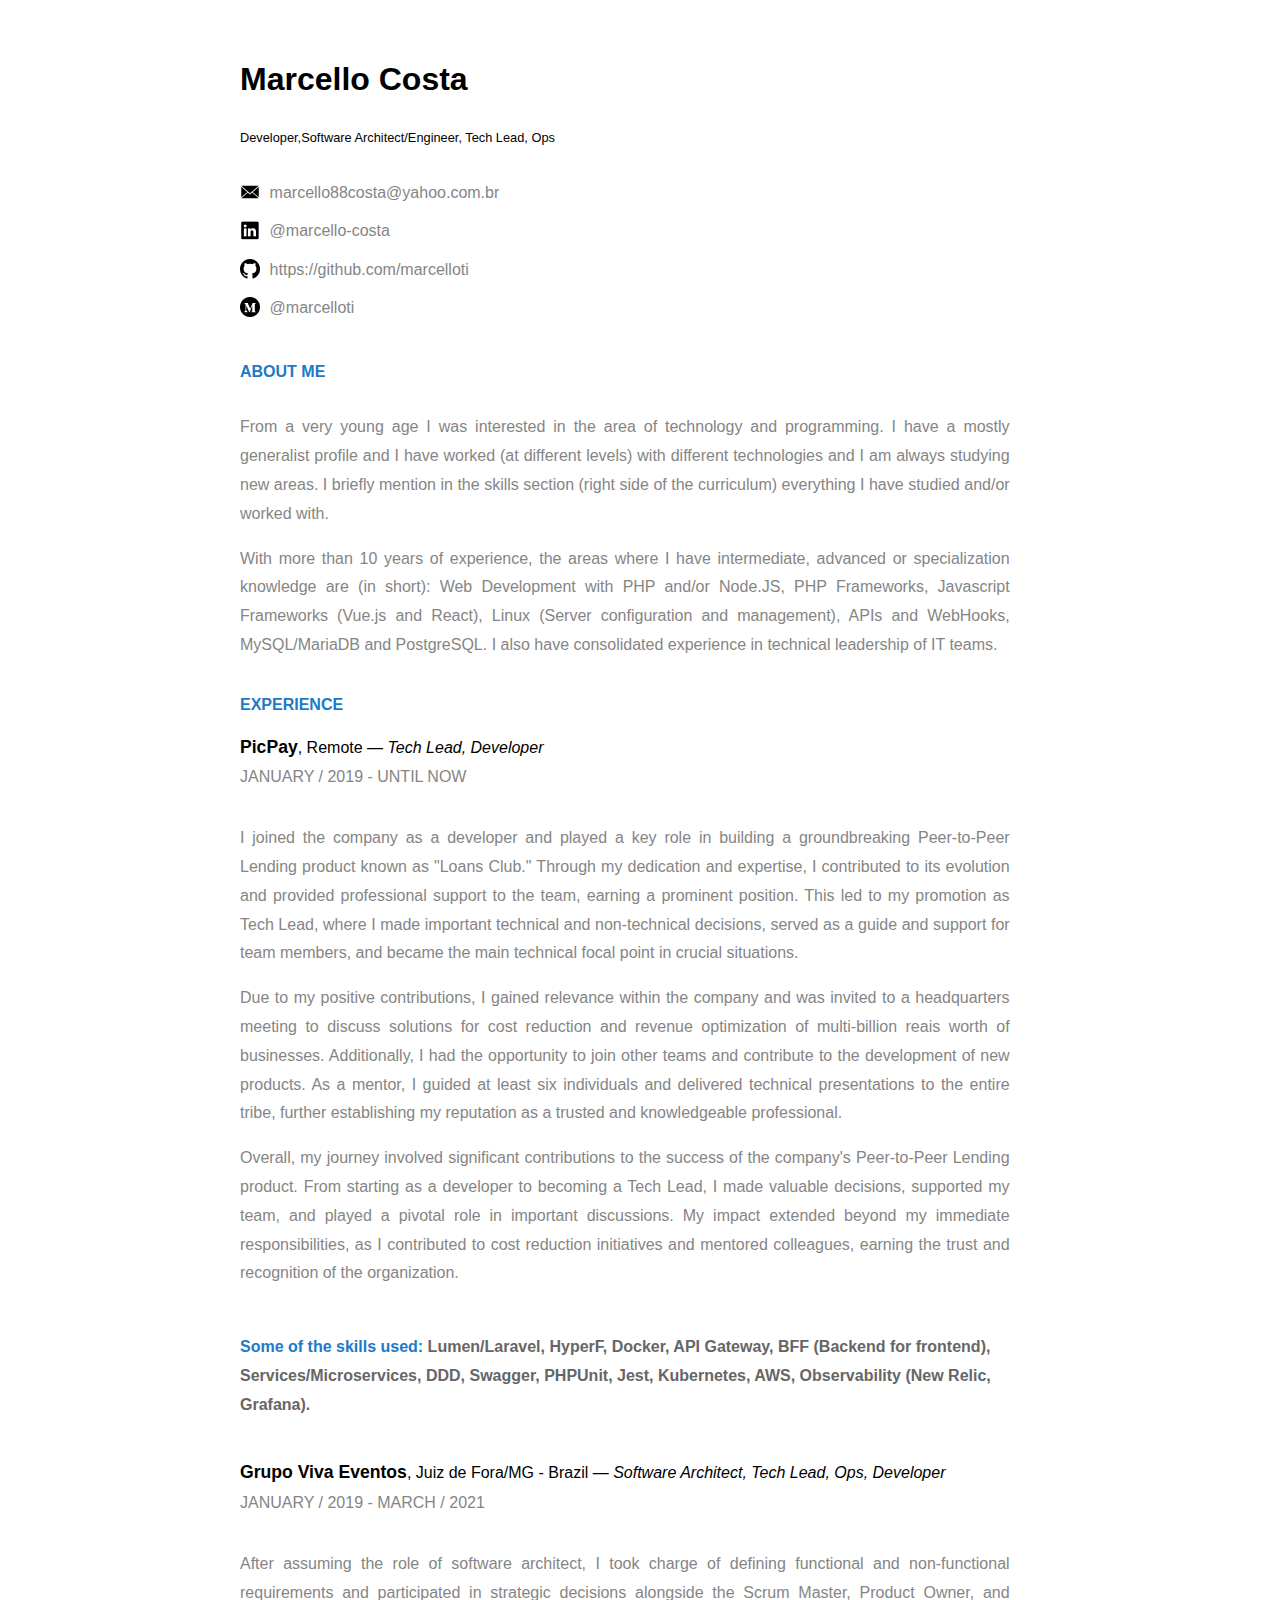
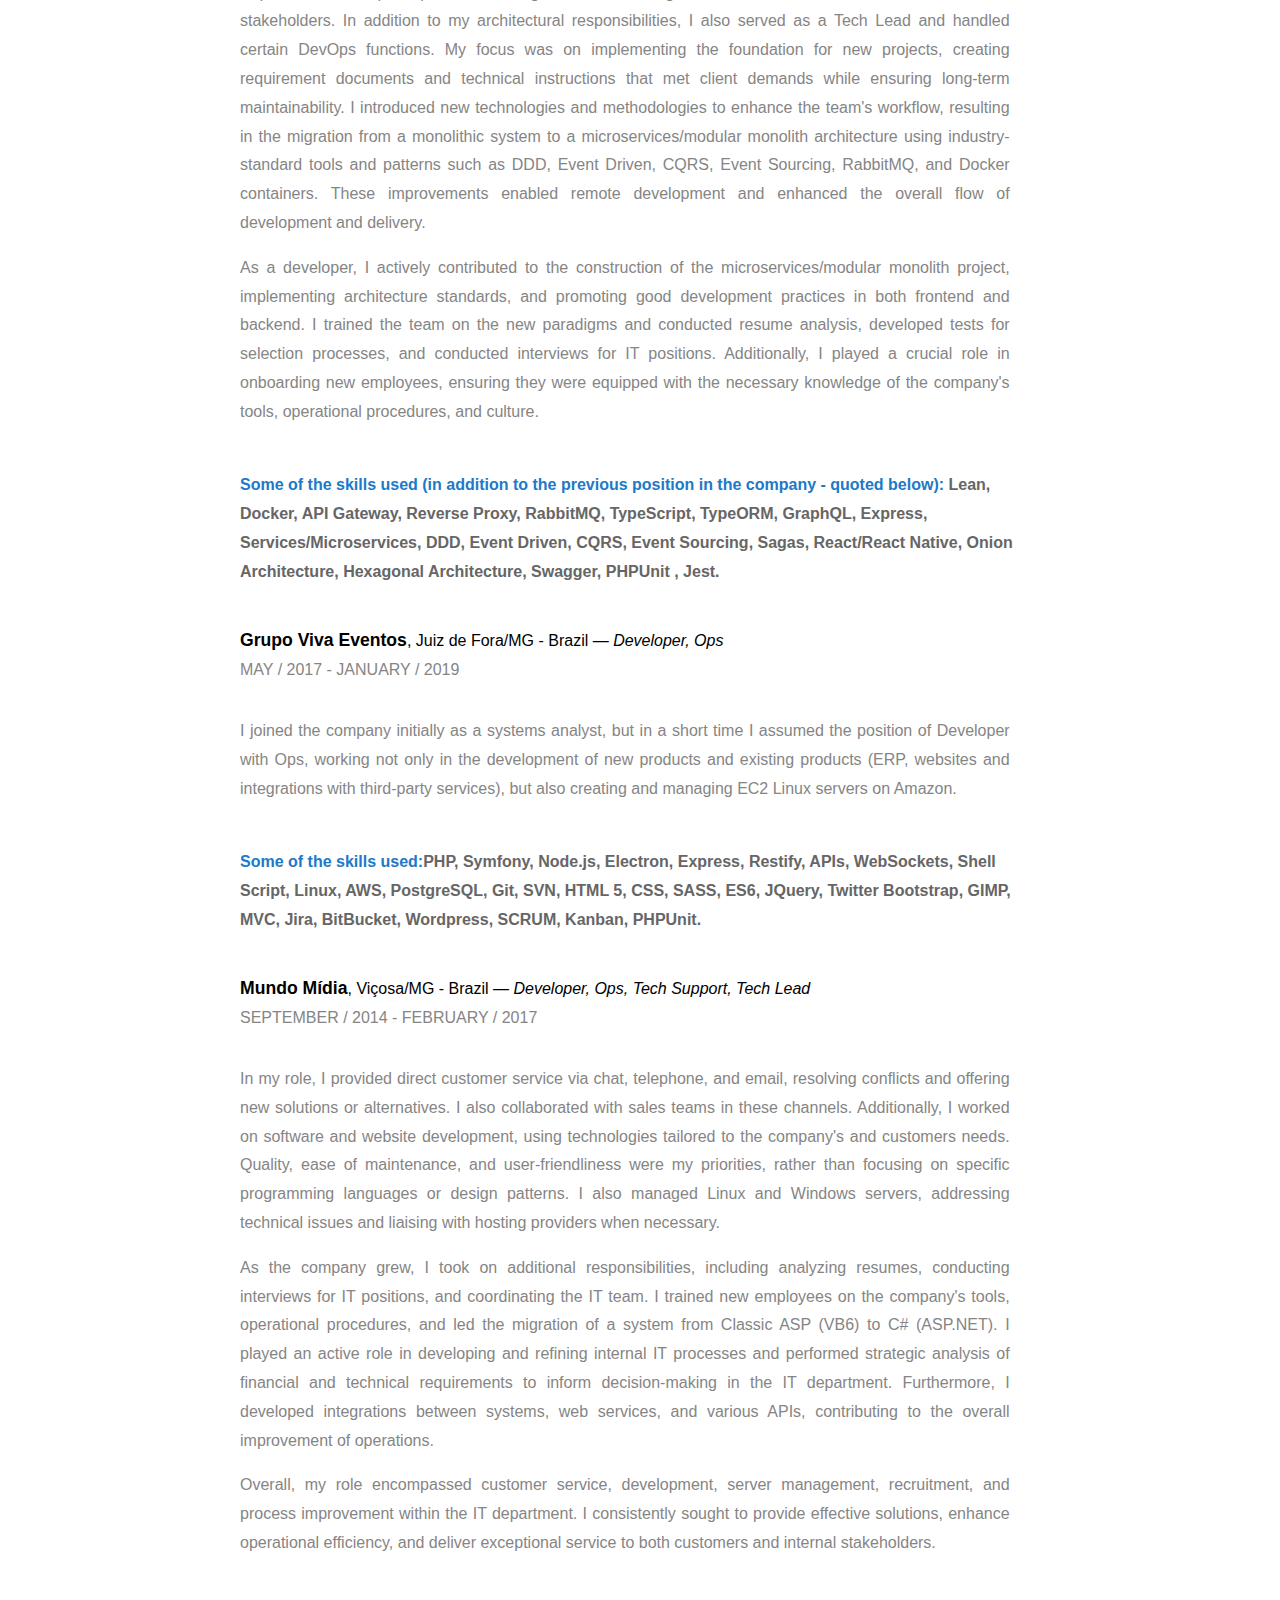
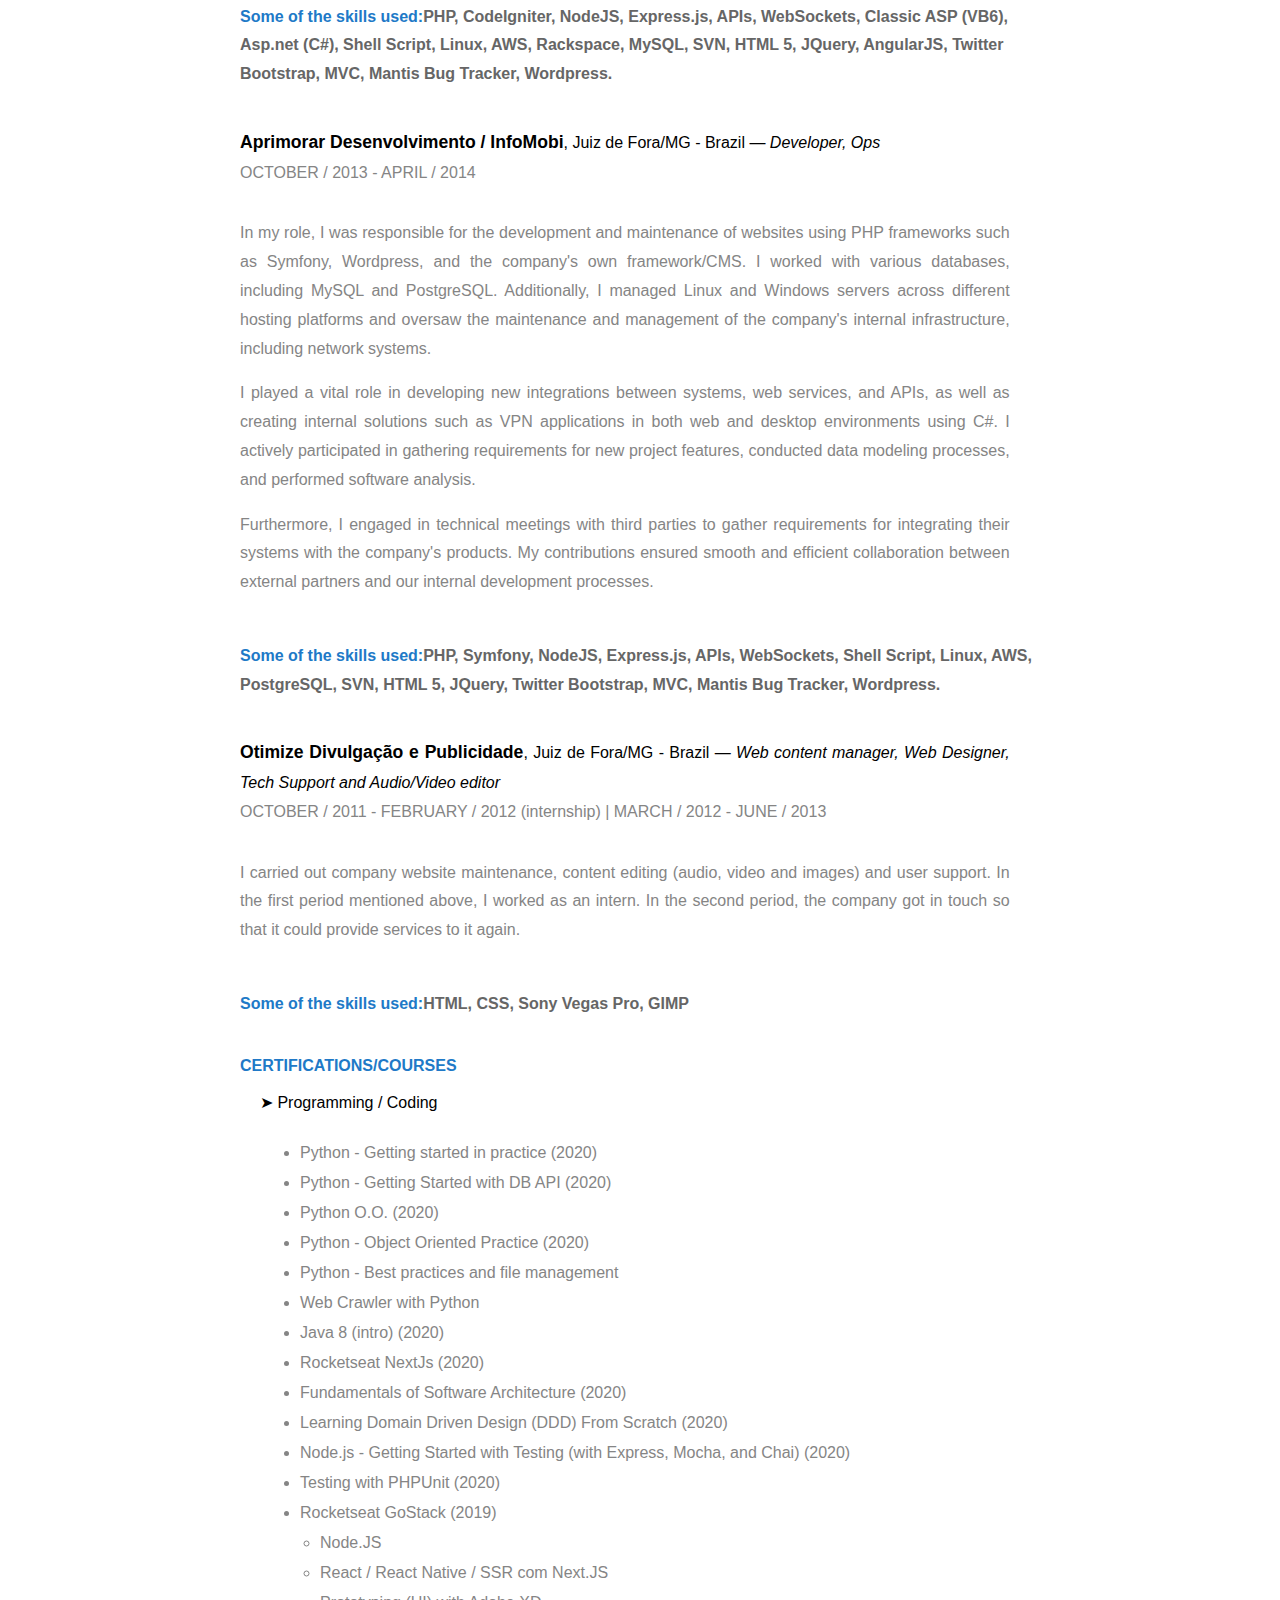
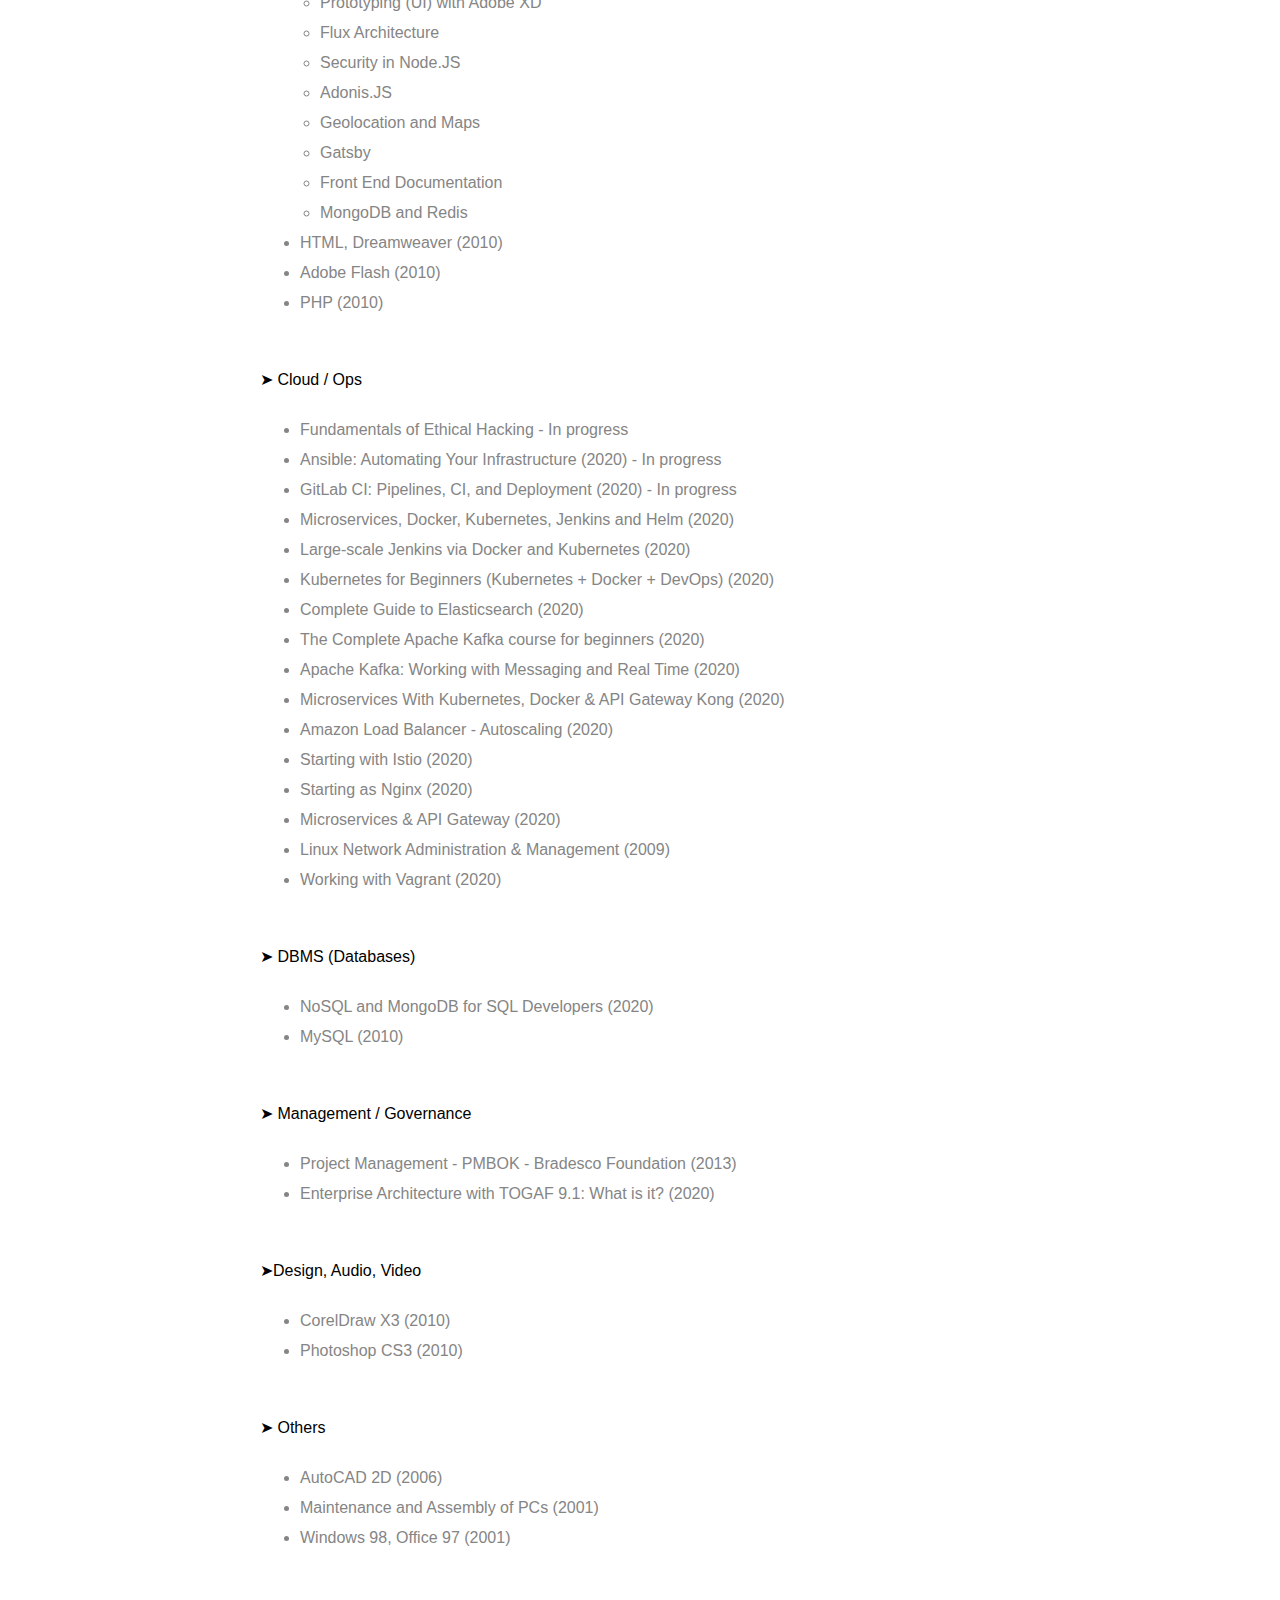
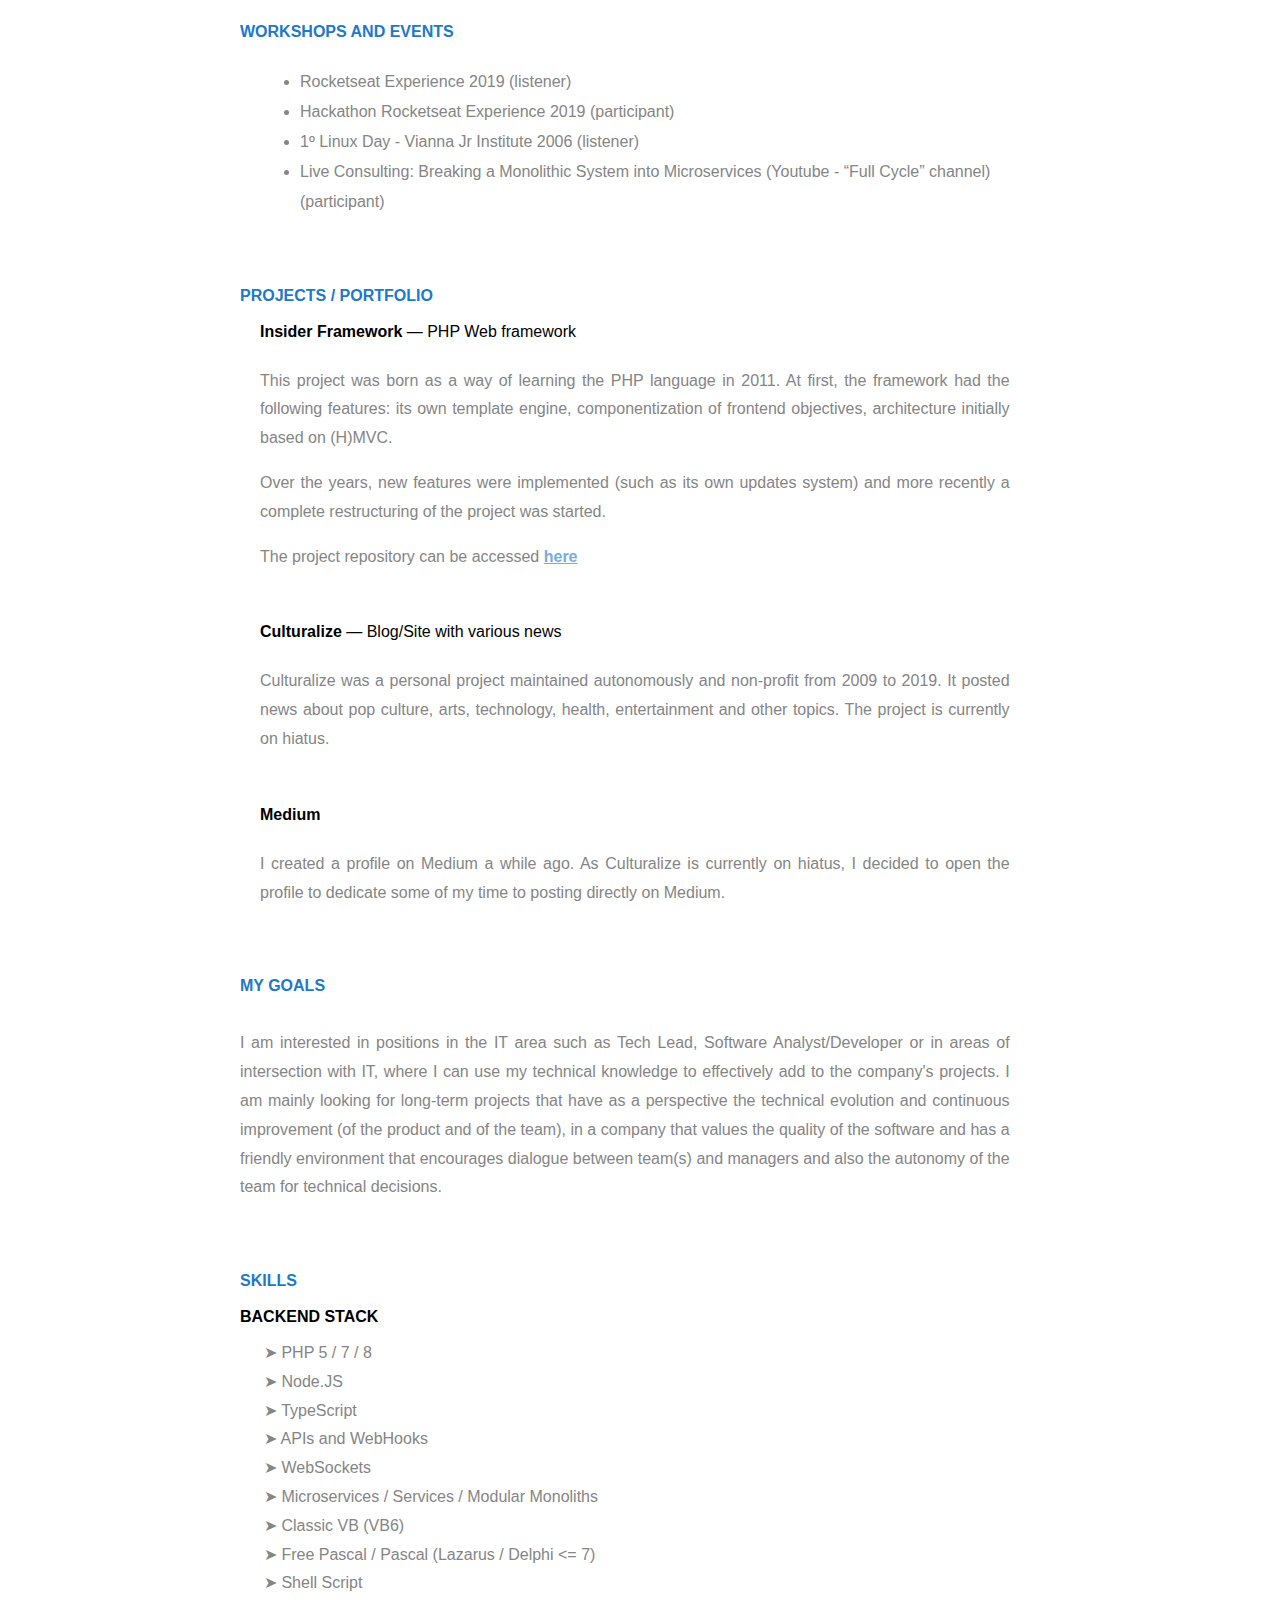
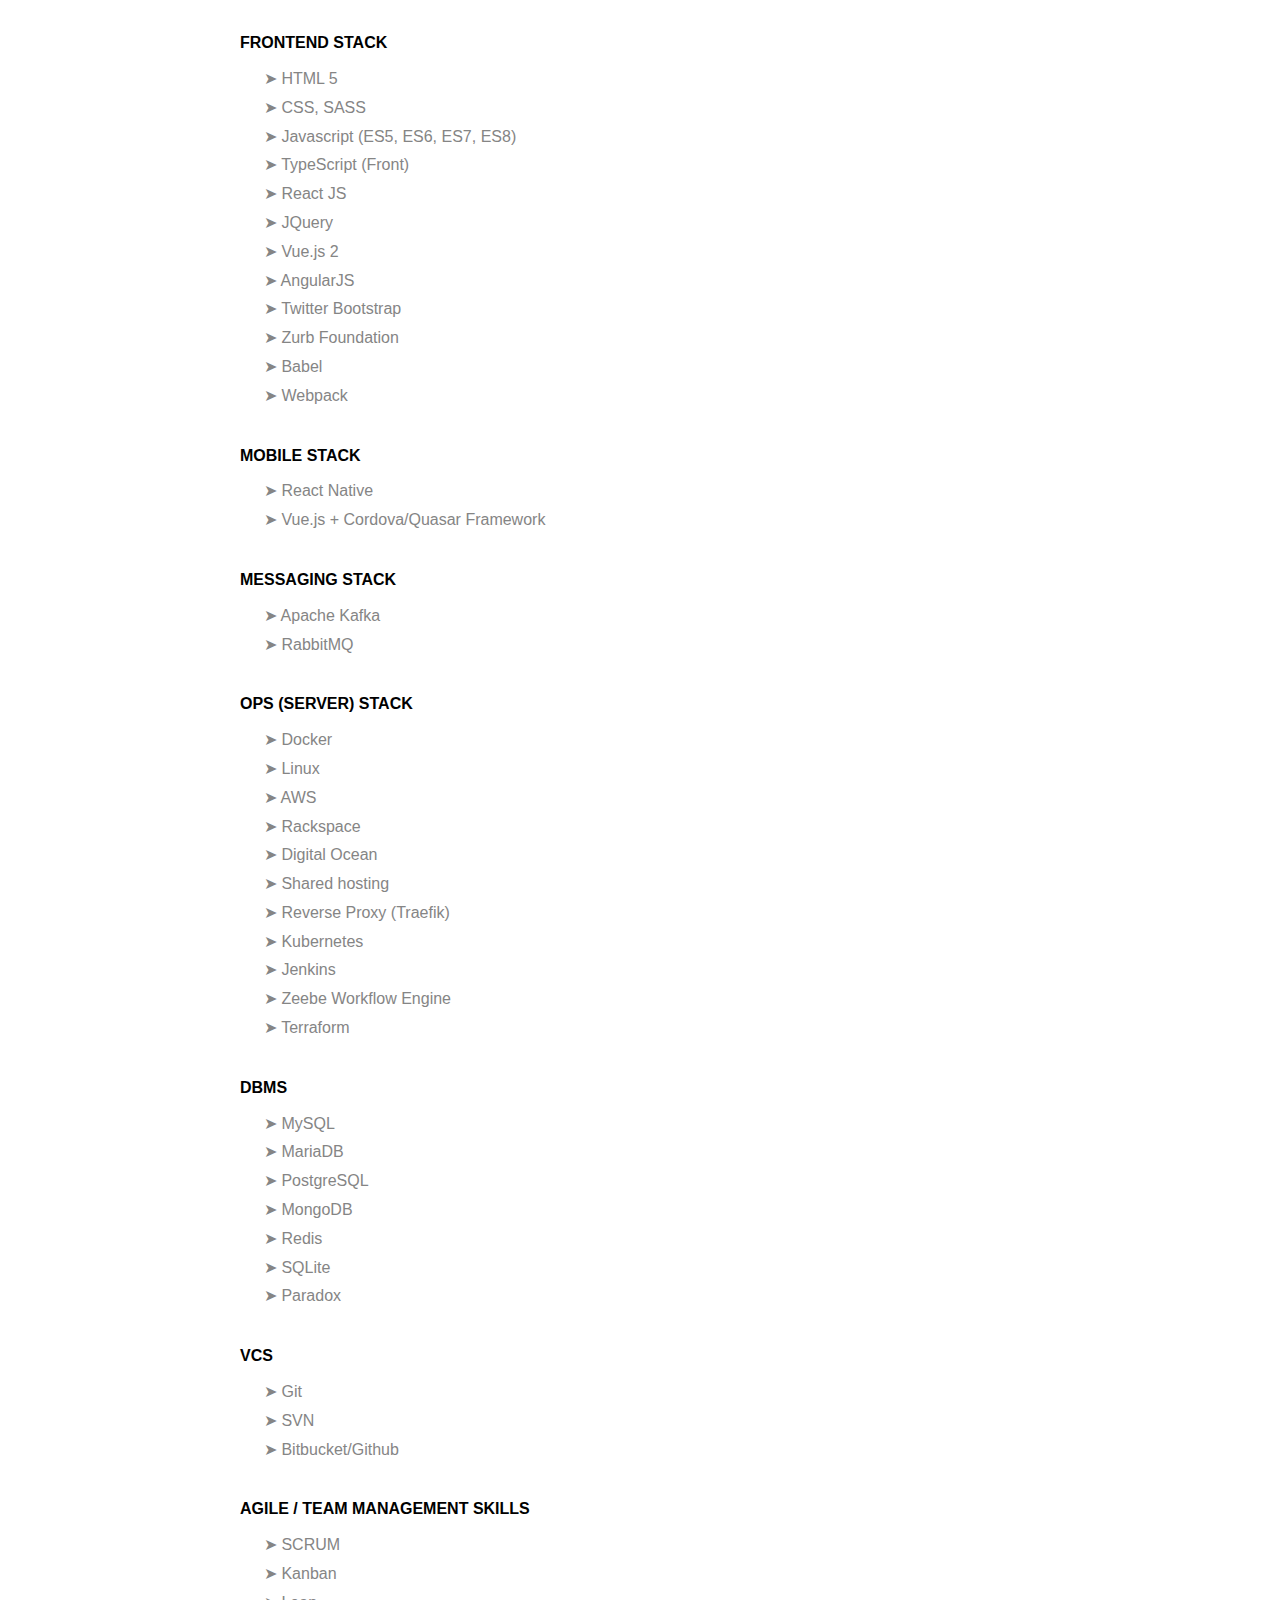
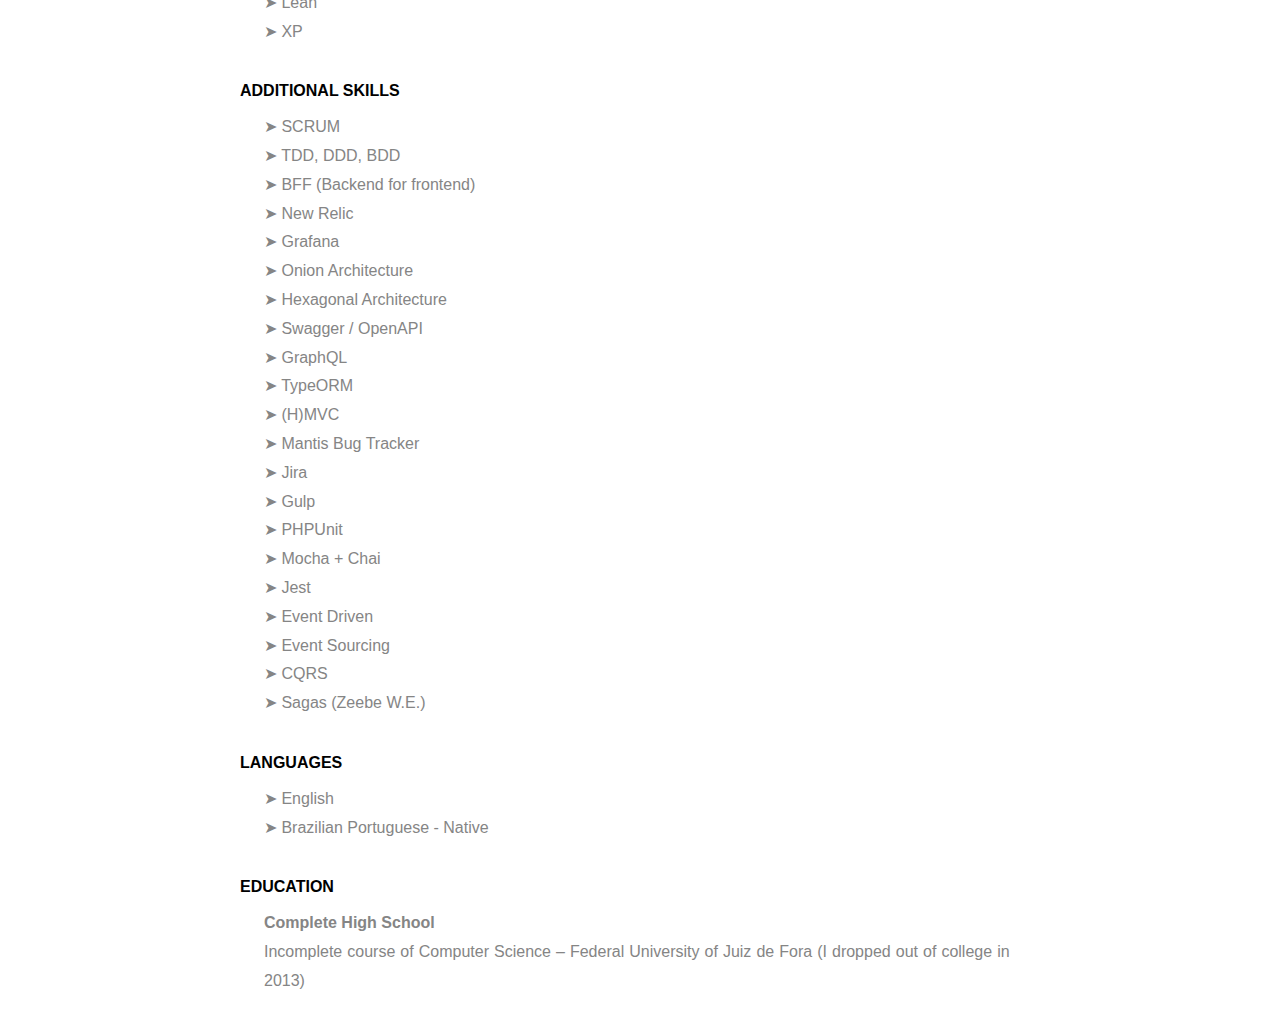
==== commit 7b1fca50: "Fixing assets" ====
--- a/index.html
+++ b/index.html
@@ -1 +1 @@
-<!DOCTYPE html><html lang="en"><head><meta charSet="utf-8"/><link rel="preload" as="font" href="/_next/static/media/2aaf0723e720e8b9-s.p.woff2" crossorigin="" type="font/woff2"/><link rel="stylesheet" href="/_next/static/css/495c255344c060a8.css" data-precedence="next"/><link rel="preload" as="style" href="/globals.css"/><link rel="preload" as="style" href="/page.module.css"/><title>Create Next App</title><meta name="description" content="Generated by create next app"/><meta name="viewport" content="width=device-width, initial-scale=1"/><link rel="icon" href="/favicon.ico" type="image/x-icon" sizes="any"/><meta name="next-size-adjust"/><meta charset="utf-8"/><meta name="viewport" content="width=device-width,initial-scale=1,shrink-to-fit=no"/><meta name="theme-color" content="#000000"/><title>CV Marcello Costa</title><link rel="stylesheet" href="/globals.css"/><link rel="stylesheet" href="/page.module.css"/><script src="/_next/static/chunks/polyfills-c67a75d1b6f99dc8.js" noModule=""></script></head><body class="__className_0ec1f4"><noscript>You need to enable JavaScript to run this app.</noscript><div id="root"></div><main class="main"><div style="padding:1em;width:800px"><h1>Marcello Costa</h1><span style="position:relative;top:8px;font-size:0.8em">Developer,Software Architect/Engineer, Tech Lead, Ops</span><br/><br/><br/><div style="color:#858585;line-height:2.4;padding-right:1.9em"><div><img alt="Email" src="/mail.png" style="position:relative;top:4px;padding-right:0.6em"/>marcello88costa@yahoo.com.br<br/></div><div><img alt="Linkedin" src="/linkedin.png" style="position:relative;top:4px;padding-right:0.6em"/>@marcello-costa<br/></div><div><img alt="Github" src="/github.png" style="position:relative;top:4px;padding-right:0.6em"/>https://github.com/marcelloti<br/></div><div><img alt="Medium" src="/medium.png" style="position:relative;top:4px;padding-right:0.6em"/>@marcelloti<br/></div></div><br/><br/><span style="position:relative;color:#2079C7"><strong>ABOUT ME</strong></span><div style="position:relative;top:16px;color:#858585;line-height:1.8;text-align:justify;padding-right:1.9em"><p>From a very young age I was interested in the area of technology and programming. I have a mostly generalist profile and I have worked (at different levels) with different technologies and I am always studying new areas. I briefly mention in the skills section (right side of the curriculum) everything I have studied and/or worked with. </p><p>With more than 10 years of experience, the areas where I have intermediate, advanced or specialization knowledge are (in short): Web Development with PHP and/or Node.JS, PHP Frameworks, Javascript Frameworks (Vue.js and React), Linux (Server configuration and management), APIs and WebHooks, MySQL/MariaDB and PostgreSQL. I also have consolidated experience in technical leadership of IT teams.</p></div><br/><br/><span style="position:relative;color:#2079C7"><strong>EXPERIENCE</strong></span><br/><br/><div style="color:#858585;line-height:1.8;text-align:justify;padding-right:1.9em"><span style="color:#000"><strong style="font-size:1.1em">PicPay</strong>, Remote — <i>Tech Lead, Developer</i></span><br/>JANUARY / 2019 - UNTIL NOW<br/><div style="position:relative;top:16px"><p>I joined the company as a developer and played a key role in building a groundbreaking Peer-to-Peer Lending product known as &quot;Loans Club.&quot; Through my dedication and expertise, I contributed to its evolution and provided professional support to the team, earning a prominent position. This led to my promotion as Tech Lead, where I made important technical and non-technical decisions, served as a guide and support for team members, and became the main technical focal point in crucial situations.</p><p>Due to my positive contributions, I gained relevance within the company and was invited to a headquarters meeting to discuss solutions for cost reduction and revenue optimization of multi-billion reais worth of businesses. Additionally, I had the opportunity to join other teams and contribute to the development of new products. As a mentor, I guided at least six individuals and delivered technical presentations to the entire tribe, further establishing my reputation as a trusted and knowledgeable professional.</p><p>Overall, my journey involved significant contributions to the success of the company&#x27;s Peer-to-Peer Lending product. From starting as a developer to becoming a Tech Lead, I made valuable decisions, supported my team, and played a pivotal role in important discussions. My impact extended beyond my immediate responsibilities, as I contributed to cost reduction initiatives and mentored colleagues, earning the trust and recognition of the organization.</p></div></div><div style="position:relative;top:16px;line-height:1.8"><br/><span style="color:#2079C7;font-weight:bold">Some of the skills used:</span><span style="color:#666666;font-weight:bold"> Lumen/Laravel, HyperF, Docker, API Gateway, BFF (Backend for frontend), Services/Microservices, DDD, Swagger, PHPUnit, Jest, Kubernetes, AWS, Observability (New Relic, Grafana).</span></div><br/><br/><br/><div style="color:#858585;line-height:1.8;text-align:justify;padding-right:1.9em"><span style="color:#000"><strong style="font-size:1.1em">Grupo Viva Eventos</strong>, Juiz de Fora/MG - Brazil — <i>Software Architect, Tech Lead, Ops, Developer</i></span><br/>JANUARY / 2019 - MARCH / 2021<br/><div style="position:relative;top:16px"><p>After assuming the role of software architect, I took charge of defining functional and non-functional requirements and participated in strategic decisions alongside the Scrum Master, Product Owner, and stakeholders. In addition to my architectural responsibilities, I also served as a Tech Lead and handled certain DevOps functions. My focus was on implementing the foundation for new projects, creating requirement documents and technical instructions that met client demands while ensuring long-term maintainability. I introduced new technologies and methodologies to enhance the team&#x27;s workflow, resulting in the migration from a monolithic system to a microservices/modular monolith architecture using industry-standard tools and patterns such as DDD, Event Driven, CQRS, Event Sourcing, RabbitMQ, and Docker containers. These improvements enabled remote development and enhanced the overall flow of development and delivery.</p><p>As a developer, I actively contributed to the construction of the microservices/modular monolith project, implementing architecture standards, and promoting good development practices in both frontend and backend. I trained the team on the new paradigms and conducted resume analysis, developed tests for selection processes, and conducted interviews for IT positions. Additionally, I played a crucial role in onboarding new employees, ensuring they were equipped with the necessary knowledge of the company&#x27;s tools, operational procedures, and culture.</p></div></div><div style="position:relative;top:16px;line-height:1.8"><br/><span style="color:#2079C7;font-weight:bold">Some of the skills used (in addition to the previous position in the company - quoted below): </span><span style="color:#666666;font-weight:bold">Lean, Docker, API Gateway, Reverse Proxy, RabbitMQ, TypeScript, TypeORM, GraphQL, Express, Services/Microservices, DDD, Event Driven, CQRS, Event Sourcing, Sagas, React/React Native, Onion Architecture, Hexagonal Architecture, Swagger, PHPUnit , Jest.</span></div><br/><br/><br/><div style="color:#858585;line-height:1.8;text-align:justify;padding-right:1.9em"><span style="color:#000"><strong style="font-size:1.1em">Grupo Viva Eventos</strong>, Juiz de Fora/MG - Brazil — <i>Developer, Ops</i></span><br/>MAY / 2017 - JANUARY / 2019<br/><div style="position:relative;top:16px"><p>I joined the company initially as a systems analyst, but in a short time I assumed the position of Developer with Ops, working not only in the development of new products and existing products (ERP, websites and integrations with third-party services), but also creating and managing EC2 Linux servers on Amazon.</p></div></div><div style="position:relative;top:16px;line-height:1.8"><br/><span style="color:#2079C7;font-weight:bold">Some of the skills used:</span><span style="color:#666666;font-weight:bold">PHP, Symfony, Node.js, Electron, Express, Restify, APIs, WebSockets, Shell Script, Linux, AWS, PostgreSQL, Git, SVN, HTML 5, CSS, SASS, ES6, JQuery, Twitter Bootstrap, GIMP, MVC, Jira, BitBucket, Wordpress, SCRUM, Kanban, PHPUnit.</span></div><br/><br/><br/><div style="color:#858585;line-height:1.8;text-align:justify;padding-right:1.9em"><span style="color:#000"><strong style="font-size:1.1em">Mundo Mídia</strong>, Viçosa/MG - Brazil — <i>Developer, Ops, Tech Support, Tech Lead</i></span><br/>SEPTEMBER / 2014 - FEBRUARY / 2017<br/><div style="position:relative;top:16px"><p>In my role, I provided direct customer service via chat, telephone, and email, resolving conflicts and offering new solutions or alternatives. I also collaborated with sales teams in these channels. Additionally, I worked on software and website development, using technologies tailored to the company&#x27;s and customers needs. Quality, ease of maintenance, and user-friendliness were my priorities, rather than focusing on specific programming languages or design patterns. I also managed Linux and Windows servers, addressing technical issues and liaising with hosting providers when necessary.</p><p>As the company grew, I took on additional responsibilities, including analyzing resumes, conducting interviews for IT positions, and coordinating the IT team. I trained new employees on the company&#x27;s tools, operational procedures, and led the migration of a system from Classic ASP (VB6) to C# (ASP.NET). I played an active role in developing and refining internal IT processes and performed strategic analysis of financial and technical requirements to inform decision-making in the IT department. Furthermore, I developed integrations between systems, web services, and various APIs, contributing to the overall improvement of operations.</p><p>Overall, my role encompassed customer service, development, server management, recruitment, and process improvement within the IT department. I consistently sought to provide effective solutions, enhance operational efficiency, and deliver exceptional service to both customers and internal stakeholders.</p></div></div><div style="position:relative;top:16px;line-height:1.8"><br/><span style="color:#2079C7;font-weight:bold">Some of the skills used:</span><span style="color:#666666;font-weight:bold">PHP, CodeIgniter, NodeJS, Express.js, APIs, WebSockets, Classic ASP (VB6), Asp.net (C#), Shell Script, Linux, AWS, Rackspace, MySQL, SVN, HTML 5, JQuery, AngularJS, Twitter Bootstrap, MVC, Mantis Bug Tracker, Wordpress.</span></div><br/><br/><br/><div style="color:#858585;line-height:1.8;text-align:justify;padding-right:1.9em"><span style="color:#000"><strong style="font-size:1.1em">Aprimorar Desenvolvimento / InfoMobi</strong>, Juiz de Fora/MG - Brazil — <i>Developer, Ops</i></span><br/>OCTOBER / 2013 - APRIL / 2014<br/><div style="position:relative;top:16px"><p>In my role, I was responsible for the development and maintenance of websites using PHP frameworks such as Symfony, Wordpress, and the company&#x27;s own framework/CMS. I worked with various databases, including MySQL and PostgreSQL. Additionally, I managed Linux and Windows servers across different hosting platforms and oversaw the maintenance and management of the company&#x27;s internal infrastructure, including network systems.</p><p>I played a vital role in developing new integrations between systems, web services, and APIs, as well as creating internal solutions such as VPN applications in both web and desktop environments using C#. I actively participated in gathering requirements for new project features, conducted data modeling processes, and performed software analysis.</p><p>Furthermore, I engaged in technical meetings with third parties to gather requirements for integrating their systems with the company&#x27;s products. My contributions ensured smooth and efficient collaboration between external partners and our internal development processes.</p></div></div><div style="position:relative;top:16px;line-height:1.8"><br/><span style="color:#2079C7;font-weight:bold">Some of the skills used:</span><span style="color:#666666;font-weight:bold">PHP, Symfony, NodeJS, Express.js, APIs, WebSockets, Shell Script, Linux, AWS, PostgreSQL, SVN, HTML 5, JQuery, Twitter Bootstrap, MVC, Mantis Bug Tracker, Wordpress.</span></div><br/><br/><br/><div style="color:#858585;line-height:1.8;text-align:justify;padding-right:1.9em"><span style="color:#000"><strong style="font-size:1.1em">Otimize Divulgação e Publicidade</strong>, Juiz de Fora/MG - Brazil — <i>Web content manager, Web Designer, Tech Support and Audio/Video editor</i></span><br/>OCTOBER / 2011 - FEBRUARY / 2012  (internship) | MARCH / 2012 - JUNE / 2013<br/><div style="position:relative;top:16px"><p>I carried out company website maintenance, content editing (audio, video and images) and user support. In the first period mentioned above, I worked as an intern. In the second period, the company got in touch so that it could provide services to it again.</p></div></div><div style="position:relative;top:16px;line-height:1.8"><br/><span style="color:#2079C7;font-weight:bold">Some of the skills used:</span><span style="color:#666666;font-weight:bold">HTML, CSS, Sony Vegas Pro, GIMP</span></div><br/><br/><br/><span style="position:relative;color:#2079C7"><strong>CERTIFICATIONS/COURSES</strong></span><br/><br/><div style="padding-left:20px">➤ Programming / Coding<ul style="padding-left:40px;line-height:30px;color:#858585"><li style="position:relative;padding-top:10px">Python - Getting started in practice (2020)</li><li>Python - Getting Started with DB API (2020)</li><li>Python O.O. (2020)</li><li>Python - Object Oriented Practice (2020)</li><li>Python - Best practices and file management</li><li>Web Crawler with Python</li><li>Java 8 (intro) (2020)</li><li>Rocketseat NextJs (2020)</li><li>Fundamentals of Software Architecture (2020)</li><li>Learning Domain Driven Design (DDD) From Scratch (2020)</li><li>Node.js - Getting Started with Testing (with Express, Mocha, and Chai) (2020)</li><li>Testing with PHPUnit (2020)</li><li>Rocketseat GoStack (2019)</li><ul style="padding-left:20px"><li>Node.JS</li><li>React / React Native / SSR com Next.JS</li><li>Prototyping (UI) with Adobe XD</li><li>Flux Architecture</li><li>Security in Node.JS</li><li>Adonis.JS</li><li>Geolocation and Maps</li><li>Gatsby</li><li>Front End Documentation</li><li>MongoDB and Redis</li></ul><li>HTML, Dreamweaver (2010)</li><li>Adobe Flash (2010)</li><li>PHP (2010)</li></ul><br/><br/>➤ Cloud / Ops<ul style="padding-left:40px;line-height:30px;color:#858585"><li style="position:relative;padding-top:10px">Fundamentals of Ethical Hacking - In progress</li><li>Ansible: Automating Your Infrastructure (2020) - In progress</li><li>GitLab CI: Pipelines, CI, and Deployment (2020) - In progress</li><li>Microservices, Docker, Kubernetes, Jenkins and Helm (2020)</li><li>Large-scale Jenkins via Docker and Kubernetes (2020)</li><li>Kubernetes for Beginners (Kubernetes + Docker + DevOps) (2020)</li><li>Complete Guide to Elasticsearch (2020)</li><li>The Complete Apache Kafka course for beginners (2020)</li><li>Apache Kafka: Working with Messaging and Real Time (2020)</li><li>Microservices With Kubernetes, Docker &amp; API Gateway Kong (2020)</li><li>Amazon Load Balancer - Autoscaling (2020)</li><li>Starting with Istio (2020)</li><li>Starting as Nginx (2020)</li><li>Microservices &amp; API Gateway (2020)</li><li>Linux Network Administration &amp; Management (2009)</li><li>Working with Vagrant (2020)</li></ul><br/><br/>➤ DBMS (Databases)<ul style="padding-left:40px;line-height:30px;color:#858585"><li style="position:relative;padding-top:10px">NoSQL and MongoDB for SQL Developers (2020)</li><li>MySQL (2010)</li></ul><br/><br/>➤ Management / Governance<ul style="padding-left:40px;line-height:30px;color:#858585"><li style="position:relative;padding-top:10px">Project Management - PMBOK - Bradesco Foundation (2013)</li><li>Enterprise Architecture with TOGAF 9.1: What is it? (2020)</li></ul><br/><br/>➤Design, Audio, Video<ul style="padding-left:40px;line-height:30px;color:#858585"><li style="position:relative;padding-top:10px">CorelDraw X3 (2010)</li><li>Photoshop CS3 (2010)</li></ul><br/><br/>➤ Others<ul style="padding-left:40px;line-height:30px;color:#858585"><li style="position:relative;padding-top:10px">AutoCAD 2D (2006)</li><li>Maintenance and Assembly of PCs (2001)</li><li>Windows 98, Office 97 (2001)</li></ul></div><br/><br/><br/><span style="position:relative;color:#2079C7"><strong>WORKSHOPS AND EVENTS</strong></span><br/><div style="padding-left:20px"><ul style="padding-left:40px;line-height:30px;color:#858585"><li style="position:relative;padding-top:10px">Rocketseat Experience 2019 (listener)</li><li>Hackathon Rocketseat Experience 2019 (participant)</li><li>1º Linux Day - Vianna Jr Institute 2006 (listener)</li><li>Live Consulting: Breaking a Monolithic System into Microservices (Youtube - “Full Cycle” channel) (participant)</li></ul></div><br/><br/><br/><span style="position:relative;color:#2079C7"><strong>PROJECTS / PORTFOLIO</strong></span><br/><br/><div style="padding-left:20px"><span><strong>Insider Framework</strong> — PHP Web framework</span><div style="font-size:1em;color:#858585;line-height:1.8;text-align:justify;padding-right:1.9em;padding-top:10px"><p>This project was born as a way of learning the PHP language in 2011. At first, the framework had the following features: its own template engine, componentization of frontend objectives, architecture initially based on (H)MVC.</p><p>Over the years, new features were implemented (such as its own updates system) and more recently a complete restructuring of the project was started.</p><p>The project repository can be accessed <a href="https://github.com/marcelloti/InsiderFramework" target="blank" style="font-weight:bold;color:#77ADDD">here</a></p></div><br/><br/><span><strong>Culturalize</strong> — Blog/Site with various news</span><div style="font-size:1em;color:#858585;line-height:1.8;text-align:justify;padding-right:1.9em;padding-top:10px"><p>Culturalize was a personal project maintained autonomously and non-profit from 2009 to 2019. It posted news about pop culture, arts, technology, health, entertainment and other topics. The project is currently on hiatus.</p></div><br/><br/><span><strong>Medium</strong></span><div style="font-size:1em;color:#858585;line-height:1.8;text-align:justify;padding-right:1.9em;padding-top:10px"><p>I created a profile on Medium a while ago. As Culturalize is currently on hiatus, I decided to open the profile to dedicate some of my time to posting directly on Medium.</p></div></div><br/><br/><br/><span style="position:relative;color:#2079C7"><strong>MY GOALS</strong></span><br/><br/><div style="color:#858585;line-height:1.8;text-align:justify;padding-right:1.9em"><p>I am interested in positions in the IT area such as Tech Lead, Software Analyst/Developer or in areas of intersection with IT, where I can use my technical knowledge to effectively add to the company&#x27;s projects. I am mainly looking for long-term projects that have as a perspective the technical evolution and continuous improvement (of the product and of the team), in a company that values the quality of the software and has a friendly environment that encourages dialogue between team(s) and managers and also the autonomy of the team for technical decisions.</p></div><br/><br/><br/><span style="position:relative;color:#2079C7"><strong>SKILLS</strong></span><br/><br/><span><strong>BACKEND STACK</strong></span><div style="color:#858585;line-height:1.8;text-align:justify;padding-right:1.9em;padding-left:1.5em;padding-top:0.8em">➤ PHP 5 / 7 / 8<br/>➤ Node.JS<br/>➤ TypeScript<br/>➤ APIs and WebHooks<br/>➤ WebSockets<br/>➤ Microservices / Services / Modular Monoliths<br/>➤ Classic VB (VB6)<br/>➤ Free Pascal / Pascal (Lazarus / Delphi <!-- -->&lt;=<!-- --> 7)<br/>➤ Shell Script<br/></div><br/><br/><span><strong>FRONTEND STACK</strong></span><div style="color:#858585;line-height:1.8;text-align:justify;padding-right:1.9em;padding-left:1.5em;padding-top:0.8em">➤ HTML 5<br/>➤ CSS, SASS<br/>➤ Javascript (ES5, ES6, ES7, ES8)<br/>➤ TypeScript (Front)<br/>➤ React JS<br/>➤ JQuery<br/>➤ Vue.js 2<br/>➤ AngularJS<br/>➤ Twitter Bootstrap<br/>➤ Zurb Foundation<br/>➤ Babel<br/>➤ Webpack<br/></div><br/><br/><span><strong>MOBILE STACK</strong></span><div style="color:#858585;line-height:1.8;text-align:justify;padding-right:1.9em;padding-left:1.5em;padding-top:0.8em">➤ React Native<br/>➤ Vue.js + Cordova/Quasar Framework<br/></div><br/><br/><span><strong>MESSAGING STACK</strong></span><div style="color:#858585;line-height:1.8;text-align:justify;padding-right:1.9em;padding-left:1.5em;padding-top:0.8em">➤ Apache Kafka<br/>➤ RabbitMQ<br/></div><br/><br/><span><strong>OPS (SERVER) STACK</strong></span><div style="color:#858585;line-height:1.8;text-align:justify;padding-right:1.9em;padding-left:1.5em;padding-top:0.8em">➤ Docker<br/>➤ Linux<br/>➤ AWS<br/>➤ Rackspace<br/>➤ Digital Ocean<br/>➤ Shared hosting<br/>➤ Reverse Proxy (Traefik)<br/>➤ Kubernetes<br/>➤ Jenkins<br/>➤ Zeebe Workflow Engine<br/>➤ Terraform<br/></div><br/><br/><span><strong>DBMS</strong></span><div style="color:#858585;line-height:1.8;text-align:justify;padding-right:1.9em;padding-left:1.5em;padding-top:0.8em">➤ MySQL<br/>➤ MariaDB<br/>➤ PostgreSQL<br/>➤ MongoDB<br/>➤ Redis<br/>➤ SQLite<br/>➤ Paradox<br/></div><br/><br/><span><strong>VCS</strong></span><div style="color:#858585;line-height:1.8;text-align:justify;padding-right:1.9em;padding-left:1.5em;padding-top:0.8em">➤ Git<br/>➤ SVN<br/>➤ Bitbucket/Github<br/></div><br/><br/><span><strong>AGILE / TEAM MANAGEMENT SKILLS</strong></span><div style="color:#858585;line-height:1.8;text-align:justify;padding-right:1.9em;padding-left:1.5em;padding-top:0.8em">➤ SCRUM<br/>➤ Kanban<br/>➤ Lean<br/>➤ XP<br/></div><br/><br/><span><strong>ADDITIONAL SKILLS</strong></span><div style="color:#858585;line-height:1.8;text-align:justify;padding-right:1.9em;padding-left:1.5em;padding-top:0.8em">➤ SCRUM<br/>➤ TDD, DDD, BDD<br/>➤ BFF (Backend for frontend)<br/>➤ New Relic<br/>➤ Grafana<br/>➤ Onion Architecture<br/>➤ Hexagonal Architecture<br/>➤ Swagger / OpenAPI<br/>➤ GraphQL<br/>➤ TypeORM<br/>➤ (H)MVC<br/>➤ Mantis Bug Tracker<br/>➤ Jira<br/>➤ Gulp<br/>➤ PHPUnit<br/>➤ Mocha + Chai<br/>➤ Jest<br/>➤ Event Driven<br/>➤ Event Sourcing<br/>➤ CQRS<br/>➤ Sagas (Zeebe W.E.)<br/></div><br/><br/><span><strong>LANGUAGES</strong></span><div style="color:#858585;line-height:1.8;text-align:justify;padding-right:1.9em;padding-left:1.5em;padding-top:0.8em">➤ English<br/>➤ Brazilian Portuguese - Native<br/></div><br/><br/><span><strong>EDUCATION</strong></span><div style="color:#858585;line-height:1.8;text-align:justify;padding-right:1.9em;padding-left:1.5em;padding-top:0.8em"><strong>Complete High School</strong><br/>Incomplete course of Computer Science – Federal University of Juiz de Fora (I dropped out of college in 2013)</div></div><br/><br/><br/><br/><br/><br/><br/><br/><br/><br/></main><script src="/_next/static/chunks/webpack-f2104c6dad2780bb.js" async=""></script><script src="/_next/static/chunks/2443530c-d4a6bd7fc7f21e3c.js" async=""></script><script src="/_next/static/chunks/488-4b4f25e9948f085c.js" async=""></script><script src="/_next/static/chunks/main-app-b6c13d44deffa505.js" async=""></script><script>(self.__next_f=self.__next_f||[]).push([0])</script><script>self.__next_f.push([1,"1:HL[\"/_next/static/media/2aaf0723e720e8b9-s.p.woff2\",{\"as\":\"font\",\"type\":\"font/woff2\"}]\n2:HL[\"/_next/static/css/495c255344c060a8.css\",{\"as\":\"style\"}]\n0:\"$L3\"\n"])</script><script>self.__next_f.push([1,"4:I{\"id\":\"8827\",\"chunks\":[\"272:static/chunks/webpack-f2104c6dad2780bb.js\",\"667:static/chunks/2443530c-d4a6bd7fc7f21e3c.js\",\"488:static/chunks/488-4b4f25e9948f085c.js\"],\"name\":\"\",\"async\":false}\n6:I{\"id\":\"9126\",\"chunks\":[\"272:static/chunks/webpack-f2104c6dad2780bb.js\",\"667:static/chunks/2443530c-d4a6bd7fc7f21e3c.js\",\"488:static/chunks/488-4b4f25e9948f085c.js\"],\"name\":\"\",\"async\":false}\n8:I{\"id\":\"4463\",\"chunks\":[\"272:static/chunks/webpack-f2104c6dad2780bb.js\",\"667:static/chunks/2443530c-d4a6bd7fc7f21e3c.js\",\"48"])</script><script>self.__next_f.push([1,"8:static/chunks/488-4b4f25e9948f085c.js\"],\"name\":\"\",\"async\":false}\n9:I{\"id\":\"1010\",\"chunks\":[\"272:static/chunks/webpack-f2104c6dad2780bb.js\",\"667:static/chunks/2443530c-d4a6bd7fc7f21e3c.js\",\"488:static/chunks/488-4b4f25e9948f085c.js\"],\"name\":\"\",\"async\":false}\n"])</script><script>self.__next_f.push([1,"3:[[[\"$\",\"link\",\"0\",{\"rel\":\"stylesheet\",\"href\":\"/_next/static/css/495c255344c060a8.css\",\"precedence\":\"next\"}]],[\"$\",\"$L4\",null,{\"assetPrefix\":\"\",\"initialCanonicalUrl\":\"/\",\"initialTree\":[\"\",{\"children\":[\"__PAGE__\",{}]},\"$undefined\",\"$undefined\",true],\"initialHead\":[\"$L5\",[\"$\",\"meta\",null,{\"name\":\"next-size-adjust\"}]],\"globalErrorComponent\":\"$6\",\"notFound\":[\"$\",\"html\",null,{\"lang\":\"en\",\"children\":[[\"$\",\"head\",null,{\"children\":[[\"$\",\"meta\",null,{\"charset\":\"utf-8\"}],[\"$\",\"meta\",null,{\"name\":\"viewport\",\"content\":\"width=device-width,initial-scale=1,shrink-to-fit=no\"}],[\"$\",\"meta\",null,{\"name\":\"theme-color\",\"content\":\"#000000\"}],[\"$\",\"link\",null,{\"rel\":\"stylesheet\",\"href\":\"/globals.css\"}],[\"$\",\"link\",null,{\"rel\":\"stylesheet\",\"href\":\"/page.module.css\"}],[\"$\",\"title\",null,{\"children\":\"CV Marcello Costa\"}]]}],[\"$\",\"body\",null,{\"className\":\"__className_0ec1f4\",\"children\":[[\"$\",\"noscript\",null,{\"children\":\"You need to enable JavaScript to run this app.\"}],[\"$\",\"div\",null,{\"id\":\"root\"}],[\"$L7\",\"$undefined\",[[\"$\",\"title\",null,{\"children\":\"404: This page could not be found.\"}],[\"$\",\"div\",null,{\"style\":{\"fontFamily\":\"system-ui,\\\"Segoe UI\\\",Roboto,Helvetica,Arial,sans-serif,\\\"Apple Color Emoji\\\",\\\"Segoe UI Emoji\\\"\",\"height\":\"100vh\",\"textAlign\":\"center\",\"display\":\"flex\",\"flexDirection\":\"column\",\"alignItems\":\"center\",\"justifyContent\":\"center\"},\"children\":[\"$\",\"div\",null,{\"children\":[[\"$\",\"style\",null,{\"dangerouslySetInnerHTML\":{\"__html\":\"body{color:#000;background:#fff;margin:0}.next-error-h1{border-right:1px solid rgba(0,0,0,.3)}@media (prefers-color-scheme:dark){body{color:#fff;background:#000}.next-error-h1{border-right:1px solid rgba(255,255,255,.3)}}\"}}],[\"$\",\"h1\",null,{\"className\":\"next-error-h1\",\"style\":{\"display\":\"inline-block\",\"margin\":\"0 20px 0 0\",\"padding\":\"0 23px 0 0\",\"fontSize\":24,\"fontWeight\":500,\"verticalAlign\":\"top\",\"lineHeight\":\"49px\"},\"children\":\"404\"}],[\"$\",\"div\",null,{\"style\":{\"display\":\"inline-block\"},\"children\":[\"$\",\"h2\",null,{\"style\":{\"fontSize\":14,\"fontWeight\":400,\"lineHeight\":\"49px\",\"margin\":0},\"children\":\"This page could not be found.\"}]}]]}]}]]]]}]]}],\"asNotFound\":false,\"children\":[[\"$\",\"html\",null,{\"lang\":\"en\",\"children\":[[\"$\",\"head\",null,{\"children\":[[\"$\",\"meta\",null,{\"charset\":\"utf-8\"}],[\"$\",\"meta\",null,{\"name\":\"viewport\",\"content\":\"width=device-width,initial-scale=1,shrink-to-fit=no\"}],[\"$\",\"meta\",null,{\"name\":\"theme-color\",\"content\":\"#000000\"}],[\"$\",\"link\",null,{\"rel\":\"stylesheet\",\"href\":\"/globals.css\"}],[\"$\",\"link\",null,{\"rel\":\"stylesheet\",\"href\":\"/page.module.css\"}],[\"$\",\"title\",null,{\"children\":\"CV Marcello Costa\"}]]}],[\"$\",\"body\",null,{\"className\":\"__className_0ec1f4\",\"children\":[[\"$\",\"noscript\",null,{\"children\":\"You need to enable JavaScript to run this app.\"}],[\"$\",\"div\",null,{\"id\":\"root\"}],[\"$\",\"$L8\",null,{\"parallelRouterKey\":\"children\",\"segmentPath\":[\"children\"],\"error\":\"$undefined\",\"errorStyles\":\"$undefined\",\"loading\":\"$undefined\",\"loadingStyles\":\"$undefined\",\"hasLoading\":false,\"template\":[\"$\",\"$L9\",null,{}],\"templateStyles\":\"$undefined\",\"notFound\":\"$undefined\",\"notFoundStyles\":\"$undefined\",\"childProp\":{\"current\":[[\"$\",\"main\",null,{\"className\":\"main\",\"children\":[[\"$\",\"div\",null,{\"style\":{\"padding\":\"1em\",\"width\":\"800px\"},\"children\":[[\"$\",\"h1\",null,{\"children\":\"Marcello Costa\"}],[\"$\",\"span\",null,{\"style\":{\"position\":\"relative\",\"top\":\"8px\",\"fontSize\":\"0.8em\"},\"children\":\"Developer,Software Architect/Engineer, Tech Lead, Ops\"}],[\"$\",\"br\",null,{}],[\"$\",\"br\",null,{}],[\"$\",\"br\",null,{}],[\"$\",\"div\",null,{\"style\":{\"color\":\"#858585\",\"lineHeight\":\"2.4\",\"paddingRight\":\"1.9em\"},\"children\":[[\"$\",\"div\",null,{\"children\":[[\"$\",\"img\",null,{\"alt\":\"Email\",\"src\":\"/mail.png\",\"style\":{\"position\":\"relative\",\"top\":\"4px\",\"paddingRight\":\"0.6em\"}}],\"marcello88costa@yahoo.com.br\",[\"$\",\"br\",null,{}]]}],[\"$\",\"div\",null,{\"children\":[[\"$\",\"img\",null,{\"alt\":\"Linkedin\",\"src\":\"/linkedin.png\",\"style\":{\"position\":\"relative\",\"top\":\"4px\",\"paddingRight\":\"0.6em\"}}],\"@marcello-costa\",[\"$\",\"br\",null,{}]]}],[\"$\",\"div\",null,{\"children\":[[\"$\",\"img\",null,{\"alt\":\"Github\",\"src\":\"/github.png\",\"style\":{\"position\":\"relative\",\"top\":\"4px\",\"paddingRight\":\"0.6em\"}}],\"https://github.com/marcelloti\",[\"$\",\"br\",null,{}]]}],[\"$\",\"div\",null,{\"children\":[[\"$\",\"img\",null,{\"alt\":\"Medium\",\"src\":\"/medium.png\",\"style\":{\"position\":\"relative\",\"top\":\"4px\",\"paddingRight\":\"0.6em\"}}],\"@marcelloti\",[\"$\",\"br\",null,{}]]}]]}],[\"$\",\"br\",null,{}],[\"$\",\"br\",null,{}],[\"$\",\"span\",null,{\"style\":{\"position\":\"relative\",\"color\":\"#2079C7\"},\"children\":[\"$\",\"strong\",null,{\"children\":\"ABOUT ME\"}]}],[\"$\",\"div\",null,{\"style\":{\"position\":\"relative\",\"top\":\"16px\",\"color\":\"#858585\",\"lineHeight\":\"1.8\",\"textAlign\":\"justify\",\"paddingRight\":\"1.9em\"},\"children\":[[\"$\",\"p\",null,{\"children\":\"From a very young age I was interested in the area of technology and programming. I have a mostly generalist profile and I have worked (at different levels) with different technologies and I am always studying new areas. I briefly mention in the skills section (right side of the curriculum) everything I have studied and/or worked with. \"}],[\"$\",\"p\",null,{\"children\":\"With more than 10 years of experience, the areas where I have intermediate, advanced or specialization knowledge are (in short): Web Development with PHP and/or Node.JS, PHP Frameworks, Javascript Frameworks (Vue.js and React), Linux (Server configuration and management), APIs and WebHooks, MySQL/MariaDB and PostgreSQL. I also have consolidated experience in technical leadership of IT teams.\"}]]}],[\"$\",\"br\",null,{}],[\"$\",\"br\",null,{}],[\"$\",\"span\",null,{\"style\":{\"position\":\"relative\",\"color\":\"#2079C7\"},\"children\":[\"$\",\"strong\",null,{\"children\":\"EXPERIENCE\"}]}],[\"$\",\"br\",null,{}],[\"$\",\"br\",null,{}],[\"$\",\"div\",null,{\"style\":{\"color\":\"#858585\",\"lineHeight\":\"1.8\",\"textAlign\":\"justify\",\"paddingRight\":\"1.9em\"},\"children\":[[\"$\",\"span\",null,{\"style\":{\"color\":\"#000\"},\"children\":[[\"$\",\"strong\",null,{\"style\":{\"fontSize\":\"1.1em\"},\"children\":\"PicPay\"}],\", Remote — \",[\"$\",\"i\",null,{\"children\":\"Tech Lead, Developer\"}]]}],[\"$\",\"br\",null,{}],\"JANUARY / 2019 - UNTIL NOW\",[\"$\",\"br\",null,{}],[\"$\",\"div\",null,{\"style\":{\"position\":\"relative\",\"top\":\"16px\"},\"children\":[[\"$\",\"p\",null,{\"children\":\"I joined the company as a developer and played a key role in building a groundbreaking Peer-to-Peer Lending product known as \\\"Loans Club.\\\" Through my dedication and expertise, I contributed to its evolution and provided professional support to the team, earning a prominent position. This led to my promotion as Tech Lead, where I made important technical and non-technical decisions, served as a guide and support for team members, and became the main technical focal point in crucial situations.\"}],[\"$\",\"p\",null,{\"children\":\"Due to my positive contributions, I gained relevance within the company and was invited to a headquarters meeting to discuss solutions for cost reduction and revenue optimization of multi-billion reais worth of businesses. Additionally, I had the opportunity to join other teams and contribute to the development of new products. As a mentor, I guided at least six individuals and delivered technical presentations to the entire tribe, further establishing my reputation as a trusted and knowledgeable professional.\"}],[\"$\",\"p\",null,{\"children\":\"Overall, my journey involved significant contributions to the success of the company's Peer-to-Peer Lending product. From starting as a developer to becoming a Tech Lead, I made valuable decisions, supported my team, and played a pivotal role in important discussions. My impact extended beyond my immediate responsibilities, as I contributed to cost reduction initiatives and mentored colleagues, earning the trust and recognition of the organization.\"}]]}]]}],[\"$\",\"div\",null,{\"style\":{\"position\":\"relative\",\"top\":\"16px\",\"lineHeight\":\"1.8\"},\"children\":[[\"$\",\"br\",null,{}],[\"$\",\"span\",null,{\"style\":{\"color\":\"#2079C7\",\"fontWeight\":\"bold\"},\"children\":\"Some of the skills used:\"}],[\"$\",\"span\",null,{\"style\":{\"color\":\"#666666\",\"fontWeight\":\"bold\"},\"children\":\" Lumen/Laravel, HyperF, Docker, API Gateway, BFF (Backend for frontend), Services/Microservices, DDD, Swagger, PHPUnit, Jest, Kubernetes, AWS, Observability (New Relic, Grafana).\"}]]}],[\"$\",\"br\",null,{}],[\"$\",\"br\",null,{}],[\"$\",\"br\",null,{}],[\"$\",\"div\",null,{\"style\":{\"color\":\"#858585\",\"lineHeight\":\"1.8\",\"textAlign\":\"justify\",\"paddingRight\":\"1.9em\"},\"children\":[[\"$\",\"span\",null,{\"style\":{\"color\":\"#000\"},\"children\":[[\"$\",\"strong\",null,{\"style\":{\"fontSize\":\"1.1em\"},\"children\":\"Grupo Viva Eventos\"}],\", Juiz de Fora/MG - Brazil — \",[\"$\",\"i\",null,{\"children\":\"Software Architect, Tech Lead, Ops, Developer\"}]]}],[\"$\",\"br\",null,{}],\"JANUARY / 2019 - MARCH / 2021\",[\"$\",\"br\",null,{}],[\"$\",\"div\",null,{\"style\":{\"position\":\"relative\",\"top\":\"16px\"},\"children\":[[\"$\",\"p\",null,{\"children\":\"After assuming the role of software architect, I took charge of defining functional and non-functional requirements and participated in strategic decisions alongside the Scrum Master, Product Owner, and stakeholders. In addition to my architectural responsibilities, I also served as a Tech Lead and handled certain DevOps functions. My focus was on implementing the foundation for new projects, creating requirement documents and technical instructions that met client demands while ensuring long-term maintainability. I introduced new technologies and methodologies to enhance the team's workflow, resulting in the migration from a monolithic system to a microservices/modular monolith architecture using industry-standard tools and patterns such as DDD, Event Driven, CQRS, Event Sourcing, RabbitMQ, and Docker containers. These improvements enabled remote development and enhanced the overall flow of development and delivery.\"}],[\"$\",\"p\",null,{\"children\":\"As a developer, I actively contributed to the construction of the microservices/modular monolith project, implementing architecture standards, and promoting good development practices in both frontend and backend. I trained the team on the new paradigms and conducted resume analysis, developed tests for selection processes, and conducted interviews for IT positions. Additionally, I played a crucial role in onboarding new employees, ensuring they were equipped with the necessary knowledge of the company's tools, operational procedures, and culture.\"}]]}]]}],[\"$\",\"div\",null,{\"style\":{\"position\":\"relative\",\"top\":\"16px\",\"lineHeight\":\"1.8\"},\"children\":[[\"$\",\"br\",null,{}],[\"$\",\"span\",null,{\"style\":{\"color\":\"#2079C7\",\"fontWeight\":\"bold\"},\"children\":\"Some of the skills used (in addition to the previous position in the company - quoted below): \"}],[\"$\",\"span\",null,{\"style\":{\"color\":\"#666666\",\"fontWeight\":\"bold\"},\"children\":\"Lean, Docker, API Gateway, Reverse Proxy, RabbitMQ, TypeScript, TypeORM, GraphQL, Express, Services/Microservices, DDD, Event Driven, CQRS, Event Sourcing, Sagas, React/React Native, Onion Architecture, Hexagonal Architecture, Swagger, PHPUnit , Jest.\"}]]}],[\"$\",\"br\",null,{}],[\"$\",\"br\",null,{}],[\"$\",\"br\",null,{}],[\"$\",\"div\",null,{\"style\":{\"color\":\"#858585\",\"lineHeight\":\"1.8\",\"textAlign\":\"justify\",\"paddingRight\":\"1.9em\"},\"children\":[[\"$\",\"span\",null,{\"style\":{\"color\":\"#000\"},\"children\":[[\"$\",\"strong\",null,{\"style\":{\"fontSize\":\"1.1em\"},\"children\":\"Grupo Viva Eventos\"}],\", Juiz de Fora/MG - Brazil — \",[\"$\",\"i\",null,{\"children\":\"Developer, Ops\"}]]}],[\"$\",\"br\",null,{}],\"MAY / 2017 - JANUARY / 2019\",[\"$\",\"br\",null,{}],[\"$\",\"div\",null,{\"style\":{\"position\":\"relative\",\"top\":\"16px\"},\"children\":[\"$\",\"p\",null,{\"children\":\"I joined the company initially as a systems analyst, but in a short time I assumed the position of Developer with Ops, working not only in the development of new products and existing products (ERP, websites and integrations with third-party services), but also creating and managing EC2 Linux servers on Amazon.\"}]}]]}],[\"$\",\"div\",null,{\"style\":{\"position\":\"relative\",\"top\":\"16px\",\"lineHeight\":\"1.8\"},\"children\":[[\"$\",\"br\",null,{}],[\"$\",\"span\",null,{\"style\":{\"color\":\"#2079C7\",\"fontWeight\":\"bold\"},\"children\":\"Some of the skills used:\"}],[\"$\",\"span\",null,{\"style\":{\"color\":\"#666666\",\"fontWeight\":\"bold\"},\"children\":\"PHP, Symfony, Node.js, Electron, Express, Restify, APIs, WebSockets, Shell Script, Linux, AWS, PostgreSQL, Git, SVN, HTML 5, CSS, SASS, ES6, JQuery, Twitter Bootstrap, GIMP, MVC, Jira, BitBucket, Wordpress, SCRUM, Kanban, PHPUnit.\"}]]}],[\"$\",\"br\",null,{}],[\"$\",\"br\",null,{}],[\"$\",\"br\",null,{}],[\"$\",\"div\",null,{\"style\":{\"color\":\"#858585\",\"lineHeight\":\"1.8\",\"textAlign\":\"justify\",\"paddingRight\":\"1.9em\"},\"children\":[[\"$\",\"span\",null,{\"style\":{\"color\":\"#000\"},\"children\":[[\"$\",\"strong\",null,{\"style\":{\"fontSize\":\"1.1em\"},\"children\":\"Mundo Mídia\"}],\", Viçosa/MG - Brazil — \",[\"$\",\"i\",null,{\"children\":\"Developer, Ops, Tech Support, Tech Lead\"}]]}],[\"$\",\"br\",null,{}],\"SEPTEMBER / 2014 - FEBRUARY / 2017\",[\"$\",\"br\",null,{}],[\"$\",\"div\",null,{\"style\":{\"position\":\"relative\",\"top\":\"16px\"},\"children\":[[\"$\",\"p\",null,{\"children\":\"In my role, I provided direct customer service via chat, telephone, and email, resolving conflicts and offering new solutions or alternatives. I also collaborated with sales teams in these channels. Additionally, I worked on software and website development, using technologies tailored to the company's and customers needs. Quality, ease of maintenance, and user-friendliness were my priorities, rather than focusing on specific programming languages or design patterns. I also managed Linux and Windows servers, addressing technical issues and liaising with hosting providers when necessary.\"}],[\"$\",\"p\",null,{\"children\":\"As the company grew, I took on additional responsibilities, including analyzing resumes, conducting interviews for IT positions, and coordinating the IT team. I trained new employees on the company's tools, operational procedures, and led the migration of a system from Classic ASP (VB6) to C# (ASP.NET). I played an active role in developing and refining internal IT processes and performed strategic analysis of financial and technical requirements to inform decision-making in the IT department. Furthermore, I developed integrations between systems, web services, and various APIs, contributing to the overall improvement of operations.\"}],[\"$\",\"p\",null,{\"children\":\"Overall, my role encompassed customer service, development, server management, recruitment, and process improvement within the IT department. I consistently sought to provide effective solutions, enhance operational efficiency, and deliver exceptional service to both customers and internal stakeholders.\"}]]}]]}],[\"$\",\"div\",null,{\"style\":{\"position\":\"relative\",\"top\":\"16px\",\"lineHeight\":\"1.8\"},\"children\":[[\"$\",\"br\",null,{}],[\"$\",\"span\",null,{\"style\":{\"color\":\"#2079C7\",\"fontWeight\":\"bold\"},\"children\":\"Some of the skills used:\"}],[\"$\",\"span\",null,{\"style\":{\"color\":\"#666666\",\"fontWeight\":\"bold\"},\"children\":\"PHP, CodeIgniter, NodeJS, Express.js, APIs, WebSockets, Classic ASP (VB6), Asp.net (C#), Shell Script, Linux, AWS, Rackspace, MySQL, SVN, HTML 5, JQuery, AngularJS, Twitter Bootstrap, MVC, Mantis Bug Tracker, Wordpress.\"}]]}],[\"$\",\"br\",null,{}],[\"$\",\"br\",null,{}],[\"$\",\"br\",null,{}],[\"$\",\"div\",null,{\"style\":{\"color\":\"#858585\",\"lineHeight\":\"1.8\",\"textAlign\":\"justify\",\"paddingRight\":\"1.9em\"},\"children\":[[\"$\",\"span\",null,{\"style\":{\"color\":\"#000\"},\"children\":[[\"$\",\"strong\",null,{\"style\":{\"fontSize\":\"1.1em\"},\"children\":\"Aprimorar Desenvolvimento / InfoMobi\"}],\", Juiz de Fora/MG - Brazil — \",[\"$\",\"i\",null,{\"children\":\"Developer, Ops\"}]]}],[\"$\",\"br\",null,{}],\"OCTOBER / 2013 - APRIL / 2014\",[\"$\",\"br\",null,{}],[\"$\",\"div\",null,{\"style\":{\"position\":\"relative\",\"top\":\"16px\"},\"children\":[[\"$\",\"p\",null,{\"children\":\"In my role, I was responsible for the development and maintenance of websites using PHP frameworks such as Symfony, Wordpress, and the company's own framework/CMS. I worked with various databases, including MySQL and PostgreSQL. Additionally, I managed Linux and Windows servers across different hosting platforms and oversaw the maintenance and management of the company's internal infrastructure, including network systems.\"}],[\"$\",\"p\",null,{\"children\":\"I played a vital role in developing new integrations between systems, web services, and APIs, as well as creating internal solutions such as VPN applications in both web and desktop environments using C#. I actively participated in gathering requirements for new project features, conducted data modeling processes, and performed software analysis.\"}],[\"$\",\"p\",null,{\"children\":\"Furthermore, I engaged in technical meetings with third parties to gather requirements for integrating their systems with the company's products. My contributions ensured smooth and efficient collaboration between external partners and our internal development processes.\"}]]}]]}],[\"$\",\"div\",null,{\"style\":{\"position\":\"relative\",\"top\":\"16px\",\"lineHeight\":\"1.8\"},\"children\":[[\"$\",\"br\",null,{}],[\"$\",\"span\",null,{\"style\":{\"color\":\"#2079C7\",\"fontWeight\":\"bold\"},\"children\":\"Some of the skills used:\"}],[\"$\",\"span\",null,{\"style\":{\"color\":\"#666666\",\"fontWeight\":\"bold\"},\"children\":\"PHP, Symfony, NodeJS, Express.js, APIs, WebSockets, Shell Script, Linux, AWS, PostgreSQL, SVN, HTML 5, JQuery, Twitter Bootstrap, MVC, Mantis Bug Tracker, Wordpress.\"}]]}],[\"$\",\"br\",null,{}],[\"$\",\"br\",null,{}],[\"$\",\"br\",null,{}],[\"$\",\"div\",null,{\"style\":{\"color\":\"#858585\",\"lineHeight\":\"1.8\",\"textAlign\":\"justify\",\"paddingRight\":\"1.9em\"},\"children\":[[\"$\",\"span\",null,{\"style\":{\"color\":\"#000\"},\"children\":[[\"$\",\"strong\",null,{\"style\":{\"fontSize\":\"1.1em\"},\"children\":\"Otimize Divulgação e Publicidade\"}],\", Juiz de Fora/MG - Brazil — \",[\"$\",\"i\",null,{\"children\":\"Web content manager, Web Designer, Tech Support and Audio/Video editor\"}]]}],[\"$\",\"br\",null,{}],\"OCTOBER / 2011 - FEBRUARY / 2012  (internship) | MARCH / 2012 - JUNE / 2013\",[\"$\",\"br\",null,{}],[\"$\",\"div\",null,{\"style\":{\"position\":\"relative\",\"top\":\"16px\"},\"children\":[\"$\",\"p\",null,{\"children\":\"I carried out company website maintenance, content editing (audio, video and images) and user support. In the first period mentioned above, I worked as an intern. In the second period, the company got in touch so that it could provide services to it again.\"}]}]]}],[\"$\",\"div\",null,{\"style\":{\"position\":\"relative\",\"top\":\"16px\",\"lineHeight\":\"1.8\"},\"children\":[[\"$\",\"br\",null,{}],[\"$\",\"span\",null,{\"style\":{\"color\":\"#2079C7\",\"fontWeight\":\"bold\"},\"children\":\"Some of the skills used:\"}],[\"$\",\"span\",null,{\"style\":{\"color\":\"#666666\",\"fontWeight\":\"bold\"},\"children\":\"HTML, CSS, Sony Vegas Pro, GIMP\"}]]}],[\"$\",\"br\",null,{}],[\"$\",\"br\",null,{}],[\"$\",\"br\",null,{}],[\"$\",\"span\",null,{\"style\":{\"position\":\"relative\",\"color\":\"#2079C7\"},\"children\":[\"$\",\"strong\",null,{\"children\":\"CERTIFICATIONS/COURSES\"}]}],[\"$\",\"br\",null,{}],[\"$\",\"br\",null,{}],[\"$\",\"div\",null,{\"style\":{\"paddingLeft\":\"20px\"},\"children\":[\"➤ Programming / Coding\",[\"$\",\"ul\",null,{\"style\":{\"paddingLeft\":\"40px\",\"paddingTop\":\"\",\"lineHeight\":\"30px\",\"color\":\"#858585\"},\"children\":[[\"$\",\"li\",null,{\"style\":{\"position\":\"relative\",\"paddingTop\":\"10px\"},\"children\":\"Python - Getting started in practice (2020)\"}],[\"$\",\"li\",null,{\"children\":\"Python - Getting Started with DB API (2020)\"}],[\"$\",\"li\",null,{\"children\":\"Python O.O. (2020)\"}],[\"$\",\"li\",null,{\"children\":\"Python - Object Oriented Practice (2020)\"}],[\"$\",\"li\",null,{\"children\":\"Python - Best practices and file management\"}],[\"$\",\"li\",null,{\"children\":\"Web Crawler with Python\"}],[\"$\",\"li\",null,{\"children\":\"Java 8 (intro) (2020)\"}],[\"$\",\"li\",null,{\"children\":\"Rocketseat NextJs (2020)\"}],[\"$\",\"li\",null,{\"children\":\"Fundamentals of Software Architecture (2020)\"}],[\"$\",\"li\",null,{\"children\":\"Learning Domain Driven Design (DDD) From Scratch (2020)\"}],[\"$\",\"li\",null,{\"children\":\"Node.js - Getting Started with Testing (with Express, Mocha, and Chai) (2020)\"}],[\"$\",\"li\",null,{\"children\":\"Testing with PHPUnit (2020)\"}],[\"$\",\"li\",null,{\"children\":\"Rocketseat GoStack (2019)\"}],[\"$\",\"ul\",null,{\"style\":{\"paddingLeft\":\"20px\"},\"children\":[[\"$\",\"li\",null,{\"children\":\"Node.JS\"}],[\"$\",\"li\",null,{\"children\":\"React / React Native / SSR com Next.JS\"}],[\"$\",\"li\",null,{\"children\":\"Prototyping (UI) with Adobe XD\"}],[\"$\",\"li\",null,{\"children\":\"Flux Architecture\"}],[\"$\",\"li\",null,{\"children\":\"Security in Node.JS\"}],[\"$\",\"li\",null,{\"children\":\"Adonis.JS\"}],[\"$\",\"li\",null,{\"children\":\"Geolocation and Maps\"}],[\"$\",\"li\",null,{\"children\":\"Gatsby\"}],[\"$\",\"li\",null,{\"children\":\"Front End Documentation\"}],[\"$\",\"li\",null,{\"children\":\"MongoDB and Redis\"}]]}],[\"$\",\"li\",null,{\"children\":\"HTML, Dreamweaver (2010)\"}],[\"$\",\"li\",null,{\"children\":\"Adobe Flash (2010)\"}],[\"$\",\"li\",null,{\"children\":\"PHP (2010)\"}]]}],[\"$\",\"br\",null,{}],[\"$\",\"br\",null,{}],\"➤ Cloud / Ops\",[\"$\",\"ul\",null,{\"style\":{\"paddingLeft\":\"40px\",\"paddingTop\":\"\",\"lineHeight\":\"30px\",\"color\":\"#858585\"},\"children\":[[\"$\",\"li\",null,{\"style\":{\"position\":\"relative\",\"paddingTop\":\"10px\"},\"children\":\"Fundamentals of Ethical Hacking - In progress\"}],[\"$\",\"li\",null,{\"children\":\"Ansible: Automating Your Infrastructure (2020) - In progress\"}],[\"$\",\"li\",null,{\"children\":\"GitLab CI: Pipelines, CI, and Deployment (2020) - In progress\"}],[\"$\",\"li\",null,{\"children\":\"Microservices, Docker, Kubernetes, Jenkins and Helm (2020)\"}],[\"$\",\"li\",null,{\"children\":\"Large-scale Jenkins via Docker and Kubernetes (2020)\"}],[\"$\",\"li\",null,{\"children\":\"Kubernetes for Beginners (Kubernetes + Docker + DevOps) (2020)\"}],[\"$\",\"li\",null,{\"children\":\"Complete Guide to Elasticsearch (2020)\"}],[\"$\",\"li\",null,{\"children\":\"The Complete Apache Kafka course for beginners (2020)\"}],[\"$\",\"li\",null,{\"children\":\"Apache Kafka: Working with Messaging and Real Time (2020)\"}],[\"$\",\"li\",null,{\"children\":\"Microservices With Kubernetes, Docker \u0026 API Gateway Kong (2020)\"}],[\"$\",\"li\",null,{\"children\":\"Amazon Load Balancer - Autoscaling (2020)\"}],[\"$\",\"li\",null,{\"children\":\"Starting with Istio (2020)\"}],[\"$\",\"li\",null,{\"children\":\"Starting as Nginx (2020)\"}],[\"$\",\"li\",null,{\"children\":\"Microservices \u0026 API Gateway (2020)\"}],[\"$\",\"li\",null,{\"children\":\"Linux Network Administration \u0026 Management (2009)\"}],[\"$\",\"li\",null,{\"children\":\"Working with Vagrant (2020)\"}]]}],[\"$\",\"br\",null,{}],[\"$\",\"br\",null,{}],\"➤ DBMS (Databases)\",[\"$\",\"ul\",null,{\"style\":{\"paddingLeft\":\"40px\",\"paddingTop\":\"\",\"lineHeight\":\"30px\",\"color\":\"#858585\"},\"children\":[[\"$\",\"li\",null,{\"style\":{\"position\":\"relative\",\"paddingTop\":\"10px\"},\"children\":\"NoSQL and MongoDB for SQL Developers (2020)\"}],[\"$\",\"li\",null,{\"children\":\"MySQL (2010)\"}]]}],[\"$\",\"br\",null,{}],[\"$\",\"br\",null,{}],\"➤ Management / Governance\",[\"$\",\"ul\",null,{\"style\":{\"paddingLeft\":\"40px\",\"paddingTop\":\"\",\"lineHeight\":\"30px\",\"color\":\"#858585\"},\"children\":[[\"$\",\"li\",null,{\"style\":{\"position\":\"relative\",\"paddingTop\":\"10px\"},\"children\":\"Project Management - PMBOK - Bradesco Foundation (2013)\"}],[\"$\",\"li\",null,{\"children\":\"Enterprise Architecture with TOGAF 9.1: What is it? (2020)\"}]]}],[\"$\",\"br\",null,{}],[\"$\",\"br\",null,{}],\"➤Design, Audio, Video\",[\"$\",\"ul\",null,{\"style\":{\"paddingLeft\":\"40px\",\"paddingTop\":\"\",\"lineHeight\":\"30px\",\"color\":\"#858585\"},\"children\":[[\"$\",\"li\",null,{\"style\":{\"position\":\"relative\",\"paddingTop\":\"10px\"},\"children\":\"CorelDraw X3 (2010)\"}],[\"$\",\"li\",null,{\"children\":\"Photoshop CS3 (2010)\"}]]}],[\"$\",\"br\",null,{}],[\"$\",\"br\",null,{}],\"➤ Others\",[\"$\",\"ul\",null,{\"style\":{\"paddingLeft\":\"40px\",\"paddingTop\":\"\",\"lineHeight\":\"30px\",\"color\":\"#858585\"},\"children\":[[\"$\",\"li\",null,{\"style\":{\"position\":\"relative\",\"paddingTop\":\"10px\"},\"children\":\"AutoCAD 2D (2006)\"}],[\"$\",\"li\",null,{\"children\":\"Maintenance and Assembly of PCs (2001)\"}],[\"$\",\"li\",null,{\"children\":\"Windows 98, Office 97 (2001)\"}]]}]]}],[\"$\",\"br\",null,{}],[\"$\",\"br\",null,{}],[\"$\",\"br\",null,{}],[\"$\",\"span\",null,{\"style\":{\"position\":\"relative\",\"color\":\"#2079C7\"},\"children\":[\"$\",\"strong\",null,{\"children\":\"WORKSHOPS AND EVENTS\"}]}],[\"$\",\"br\",null,{}],[\"$\",\"div\",null,{\"style\":{\"paddingLeft\":\"20px\"},\"children\":[\"$\",\"ul\",null,{\"style\":{\"paddingLeft\":\"40px\",\"paddingTop\":\"\",\"lineHeight\":\"30px\",\"color\":\"#858585\"},\"children\":[[\"$\",\"li\",null,{\"style\":{\"position\":\"relative\",\"paddingTop\":\"10px\"},\"children\":\"Rocketseat Experience 2019 (listener)\"}],[\"$\",\"li\",null,{\"children\":\"Hackathon Rocketseat Experience 2019 (participant)\"}],[\"$\",\"li\",null,{\"children\":\"1º Linux Day - Vianna Jr Institute 2006 (listener)\"}],[\"$\",\"li\",null,{\"children\":\"Live Consulting: Breaking a Monolithic System into Microservices (Youtube - “Full Cycle” channel) (participant)\"}]]}]}],[\"$\",\"br\",null,{}],[\"$\",\"br\",null,{}],[\"$\",\"br\",null,{}],[\"$\",\"span\",null,{\"style\":{\"position\":\"relative\",\"color\":\"#2079C7\"},\"children\":[\"$\",\"strong\",null,{\"children\":\"PROJECTS / PORTFOLIO\"}]}],[\"$\",\"br\",null,{}],[\"$\",\"br\",null,{}],[\"$\",\"div\",null,{\"style\":{\"paddingLeft\":\"20px\"},\"children\":[[\"$\",\"span\",null,{\"children\":[[\"$\",\"strong\",null,{\"children\":\"Insider Framework\"}],\" — PHP Web framework\"]}],[\"$\",\"div\",null,{\"style\":{\"fontSize\":\"1em\",\"color\":\"#858585\",\"lineHeight\":\"1.8\",\"textAlign\":\"justify\",\"paddingRight\":\"1.9em\",\"paddingTop\":\"10px\"},\"children\":[[\"$\",\"p\",null,{\"children\":\"This project was born as a way of learning the PHP language in 2011. At first, the framework had the following features: its own template engine, componentization of frontend objectives, architecture initially based on (H)MVC.\"}],[\"$\",\"p\",null,{\"children\":\"Over the years, new features were implemented (such as its own updates system) and more recently a complete restructuring of the project was started.\"}],[\"$\",\"p\",null,{\"children\":[\"The project repository can be accessed \",[\"$\",\"a\",null,{\"href\":\"https://github.com/marcelloti/InsiderFramework\",\"target\":\"blank\",\"style\":{\"fontWeight\":\"bold\",\"color\":\"#77ADDD\"},\"children\":\"here\"}]]}]]}],[\"$\",\"br\",null,{}],[\"$\",\"br\",null,{}],[\"$\",\"span\",null,{\"children\":[[\"$\",\"strong\",null,{\"children\":\"Culturalize\"}],\" — Blog/Site with various news\"]}],[\"$\",\"div\",null,{\"style\":{\"fontSize\":\"1em\",\"color\":\"#858585\",\"lineHeight\":\"1.8\",\"textAlign\":\"justify\",\"paddingRight\":\"1.9em\",\"paddingTop\":\"10px\"},\"children\":[\"$\",\"p\",null,{\"children\":\"Culturalize was a personal project maintained autonomously and non-profit from 2009 to 2019. It posted news about pop culture, arts, technology, health, entertainment and other topics. The project is currently on hiatus.\"}]}],[\"$\",\"br\",null,{}],[\"$\",\"br\",null,{}],[\"$\",\"span\",null,{\"children\":[\"$\",\"strong\",null,{\"children\":\"Medium\"}]}],[\"$\",\"div\",null,{\"style\":{\"fontSize\":\"1em\",\"color\":\"#858585\",\"lineHeight\":\"1.8\",\"textAlign\":\"justify\",\"paddingRight\":\"1.9em\",\"paddingTop\":\"10px\"},\"children\":[\"$\",\"p\",null,{\"children\":\"I created a profile on Medium a while ago. As Culturalize is currently on hiatus, I decided to open the profile to dedicate some of my time to posting directly on Medium.\"}]}]]}],[\"$\",\"br\",null,{}],[\"$\",\"br\",null,{}],[\"$\",\"br\",null,{}],[\"$\",\"span\",null,{\"style\":{\"position\":\"relative\",\"color\":\"#2079C7\"},\"children\":[\"$\",\"strong\",null,{\"children\":\"MY GOALS\"}]}],[\"$\",\"br\",null,{}],[\"$\",\"br\",null,{}],[\"$\",\"div\",null,{\"style\":{\"color\":\"#858585\",\"lineHeight\":\"1.8\",\"textAlign\":\"justify\",\"paddingRight\":\"1.9em\"},\"children\":[\"$\",\"p\",null,{\"children\":\"I am interested in positions in the IT area such as Tech Lead, Software Analyst/Developer or in areas of intersection with IT, where I can use my technical knowledge to effectively add to the company's projects. I am mainly looking for long-term projects that have as a perspective the technical evolution and continuous improvement (of the product and of the team), in a company that values the quality of the software and has a friendly environment that encourages dialogue between team(s) and managers and also the autonomy of the team for technical decisions.\"}]}],[\"$\",\"br\",null,{}],[\"$\",\"br\",null,{}],[\"$\",\"br\",null,{}],[\"$\",\"span\",null,{\"style\":{\"position\":\"relative\",\"color\":\"#2079C7\"},\"children\":[\"$\",\"strong\",null,{\"children\":\"SKILLS\"}]}],[\"$\",\"br\",null,{}],[\"$\",\"br\",null,{}],[\"$\",\"span\",null,{\"children\":[\"$\",\"strong\",null,{\"children\":\"BACKEND STACK\"}]}],[\"$\",\"div\",null,{\"style\":{\"color\":\"#858585\",\"lineHeight\":\"1.8\",\"textAlign\":\"justify\",\"paddingRight\":\"1.9em\",\"paddingLeft\":\"1.5em\",\"paddingTop\":\"0.8em\"},\"children\":[\"➤ PHP 5 / 7 / 8\",[\"$\",\"br\",null,{}],\"➤ Node.JS\",[\"$\",\"br\",null,{}],\"➤ TypeScript\",[\"$\",\"br\",null,{}],\"➤ APIs and WebHooks\",[\"$\",\"br\",null,{}],\"➤ WebSockets\",[\"$\",\"br\",null,{}],\"➤ Microservices / Services / Modular Monoliths\",[\"$\",\"br\",null,{}],\"➤ Classic VB (VB6)\",[\"$\",\"br\",null,{}],\"➤ Free Pascal / Pascal (Lazarus / Delphi \",\"\u003c=\",\" 7)\",[\"$\",\"br\",null,{}],\"➤ Shell Script\",[\"$\",\"br\",null,{}]]}],[\"$\",\"br\",null,{}],[\"$\",\"br\",null,{}],[\"$\",\"span\",null,{\"children\":[\"$\",\"strong\",null,{\"children\":\"FRONTEND STACK\"}]}],[\"$\",\"div\",null,{\"style\":{\"color\":\"#858585\",\"lineHeight\":\"1.8\",\"textAlign\":\"justify\",\"paddingRight\":\"1.9em\",\"paddingLeft\":\"1.5em\",\"paddingTop\":\"0.8em\"},\"children\":[\"➤ HTML 5\",[\"$\",\"br\",null,{}],\"➤ CSS, SASS\",[\"$\",\"br\",null,{}],\"➤ Javascript (ES5, ES6, ES7, ES8)\",[\"$\",\"br\",null,{}],\"➤ TypeScript (Front)\",[\"$\",\"br\",null,{}],\"➤ React JS\",[\"$\",\"br\",null,{}],\"➤ JQuery\",[\"$\",\"br\",null,{}],\"➤ Vue.js 2\",[\"$\",\"br\",null,{}],\"➤ AngularJS\",[\"$\",\"br\",null,{}],\"➤ Twitter Bootstrap\",[\"$\",\"br\",null,{}],\"➤ Zurb Foundation\",[\"$\",\"br\",null,{}],\"➤ Babel\",[\"$\",\"br\",null,{}],\"➤ Webpack\",[\"$\",\"br\",null,{}]]}],[\"$\",\"br\",null,{}],[\"$\",\"br\",null,{}],[\"$\",\"span\",null,{\"children\":[\"$\",\"strong\",null,{\"children\":\"MOBILE STACK\"}]}],[\"$\",\"div\",null,{\"style\":{\"color\":\"#858585\",\"lineHeight\":\"1.8\",\"textAlign\":\"justify\",\"paddingRight\":\"1.9em\",\"paddingLeft\":\"1.5em\",\"paddingTop\":\"0.8em\"},\"children\":[\"➤ React Native\",[\"$\",\"br\",null,{}],\"➤ Vue.js + Cordova/Quasar Framework\",[\"$\",\"br\",null,{}]]}],[\"$\",\"br\",null,{}],[\"$\",\"br\",null,{}],[\"$\",\"span\",null,{\"children\":[\"$\",\"strong\",null,{\"children\":\"MESSAGING STACK\"}]}],[\"$\",\"div\",null,{\"style\":{\"color\":\"#858585\",\"lineHeight\":\"1.8\",\"textAlign\":\"justify\",\"paddingRight\":\"1.9em\",\"paddingLeft\":\"1.5em\",\"paddingTop\":\"0.8em\"},\"children\":[\"➤ Apache Kafka\",[\"$\",\"br\",null,{}],\"➤ RabbitMQ\",[\"$\",\"br\",null,{}]]}],[\"$\",\"br\",null,{}],[\"$\",\"br\",null,{}],[\"$\",\"span\",null,{\"children\":[\"$\",\"strong\",null,{\"children\":\"OPS (SERVER) STACK\"}]}],[\"$\",\"div\",null,{\"style\":{\"color\":\"#858585\",\"lineHeight\":\"1.8\",\"textAlign\":\"justify\",\"paddingRight\":\"1.9em\",\"paddingLeft\":\"1.5em\",\"paddingTop\":\"0.8em\"},\"children\":[\"➤ Docker\",[\"$\",\"br\",null,{}],\"➤ Linux\",[\"$\",\"br\",null,{}],\"➤ AWS\",[\"$\",\"br\",null,{}],\"➤ Rackspace\",[\"$\",\"br\",null,{}],\"➤ Digital Ocean\",[\"$\",\"br\",null,{}],\"➤ Shared hosting\",[\"$\",\"br\",null,{}],\"➤ Reverse Proxy (Traefik)\",[\"$\",\"br\",null,{}],\"➤ Kubernetes\",[\"$\",\"br\",null,{}],\"➤ Jenkins\",[\"$\",\"br\",null,{}],\"➤ Zeebe Workflow Engine\",[\"$\",\"br\",null,{}],\"➤ Terraform\",[\"$\",\"br\",null,{}]]}],[\"$\",\"br\",null,{}],[\"$\",\"br\",null,{}],[\"$\",\"span\",null,{\"children\":[\"$\",\"strong\",null,{\"children\":\"DBMS\"}]}],[\"$\",\"div\",null,{\"style\":{\"color\":\"#858585\",\"lineHeight\":\"1.8\",\"textAlign\":\"justify\",\"paddingRight\":\"1.9em\",\"paddingLeft\":\"1.5em\",\"paddingTop\":\"0.8em\"},\"children\":[\"➤ MySQL\",[\"$\",\"br\",null,{}],\"➤ MariaDB\",[\"$\",\"br\",null,{}],\"➤ PostgreSQL\",[\"$\",\"br\",null,{}],\"➤ MongoDB\",[\"$\",\"br\",null,{}],\"➤ Redis\",[\"$\",\"br\",null,{}],\"➤ SQLite\",[\"$\",\"br\",null,{}],\"➤ Paradox\",[\"$\",\"br\",null,{}]]}],[\"$\",\"br\",null,{}],[\"$\",\"br\",null,{}],[\"$\",\"span\",null,{\"children\":[\"$\",\"strong\",null,{\"children\":\"VCS\"}]}],[\"$\",\"div\",null,{\"style\":{\"color\":\"#858585\",\"lineHeight\":\"1.8\",\"textAlign\":\"justify\",\"paddingRight\":\"1.9em\",\"paddingLeft\":\"1.5em\",\"paddingTop\":\"0.8em\"},\"children\":[\"➤ Git\",[\"$\",\"br\",null,{}],\"➤ SVN\",[\"$\",\"br\",null,{}],\"➤ Bitbucket/Github\",[\"$\",\"br\",null,{}]]}],[\"$\",\"br\",null,{}],[\"$\",\"br\",null,{}],[\"$\",\"span\",null,{\"children\":[\"$\",\"strong\",null,{\"children\":\"AGILE / TEAM MANAGEMENT SKILLS\"}]}],[\"$\",\"div\",null,{\"style\":{\"color\":\"#858585\",\"lineHeight\":\"1.8\",\"textAlign\":\"justify\",\"paddingRight\":\"1.9em\",\"paddingLeft\":\"1.5em\",\"paddingTop\":\"0.8em\"},\"children\":[\"➤ SCRUM\",[\"$\",\"br\",null,{}],\"➤ Kanban\",[\"$\",\"br\",null,{}],\"➤ Lean\",[\"$\",\"br\",null,{}],\"➤ XP\",[\"$\",\"br\",null,{}]]}],[\"$\",\"br\",null,{}],[\"$\",\"br\",null,{}],[\"$\",\"span\",null,{\"children\":[\"$\",\"strong\",null,{\"children\":\"ADDITIONAL SKILLS\"}]}],[\"$\",\"div\",null,{\"style\":{\"color\":\"#858585\",\"lineHeight\":\"1.8\",\"textAlign\":\"justify\",\"paddingRight\":\"1.9em\",\"paddingLeft\":\"1.5em\",\"paddingTop\":\"0.8em\"},\"children\":[\"➤ SCRUM\",[\"$\",\"br\",null,{}],\"➤ TDD, DDD, BDD\",[\"$\",\"br\",null,{}],\"➤ BFF (Backend for frontend)\",[\"$\",\"br\",null,{}],\"➤ New Relic\",[\"$\",\"br\",null,{}],\"➤ Grafana\",[\"$\",\"br\",null,{}],\"➤ Onion Architecture\",[\"$\",\"br\",null,{}],\"➤ Hexagonal Architecture\",[\"$\",\"br\",null,{}],\"➤ Swagger / OpenAPI\",[\"$\",\"br\",null,{}],\"➤ GraphQL\",[\"$\",\"br\",null,{}],\"➤ TypeORM\",[\"$\",\"br\",null,{}],\"➤ (H)MVC\",[\"$\",\"br\",null,{}],\"➤ Mantis Bug Tracker\",[\"$\",\"br\",null,{}],\"➤ Jira\",[\"$\",\"br\",null,{}],\"➤ Gulp\",[\"$\",\"br\",null,{}],\"➤ PHPUnit\",[\"$\",\"br\",null,{}],\"➤ Mocha + Chai\",[\"$\",\"br\",null,{}],\"➤ Jest\",[\"$\",\"br\",null,{}],\"➤ Event Driven\",[\"$\",\"br\",null,{}],\"➤ Event Sourcing\",[\"$\",\"br\",null,{}],\"➤ CQRS\",[\"$\",\"br\",null,{}],\"➤ Sagas (Zeebe W.E.)\",[\"$\",\"br\",null,{}]]}],[\"$\",\"br\",null,{}],[\"$\",\"br\",null,{}],[\"$\",\"span\",null,{\"children\":[\"$\",\"strong\",null,{\"children\":\"LANGUAGES\"}]}],[\"$\",\"div\",null,{\"style\":{\"color\":\"#858585\",\"lineHeight\":\"1.8\",\"textAlign\":\"justify\",\"paddingRight\":\"1.9em\",\"paddingLeft\":\"1.5em\",\"paddingTop\":\"0.8em\"},\"children\":[\"➤ English\",[\"$\",\"br\",null,{}],\"➤ Brazilian Portuguese - Native\",[\"$\",\"br\",null,{}]]}],[\"$\",\"br\",null,{}],[\"$\",\"br\",null,{}],[\"$\",\"span\",null,{\"children\":[\"$\",\"strong\",null,{\"children\":\"EDUCATION\"}]}],[\"$\",\"div\",null,{\"style\":{\"color\":\"#858585\",\"lineHeight\":\"1.8\",\"textAlign\":\"justify\",\"paddingRight\":\"1.9em\",\"paddingLeft\":\"1.5em\",\"paddingTop\":\"0.8em\"},\"children\":[[\"$\",\"strong\",null,{\"children\":\"Complete High School\"}],[\"$\",\"br\",null,{}],\"Incomplete course of Computer Science – Federal University of Juiz de Fora (I dropped out of college in 2013)\"]}]]}],[\"$\",\"br\",null,{}],[\"$\",\"br\",null,{}],[\"$\",\"br\",null,{}],[\"$\",\"br\",null,{}],[\"$\",\"br\",null,{}],[\"$\",\"br\",null,{}],[\"$\",\"br\",null,{}],[\"$\",\"br\",null,{}],[\"$\",\"br\",null,{}],[\"$\",\"br\",null,{}]]}],null],\"segment\":\"__PAGE__\"},\"styles\":[]}]]}]]}],null]}]]\n"])</script><script>self.__next_f.push([1,"7:[[[\"$\",\"meta\",null,{\"charSet\":\"utf-8\"}],null,null,null,null,null,null,null,null,null,null,[\"$\",\"meta\",null,{\"name\":\"viewport\",\"content\":\"width=device-width, initial-scale=1\"}],null,null,null,null,null,null,null,null,null,null,[]],[null,null,null,null],null,null,[null,null,null,null,null],null,null,null,null,null]\n"])</script><script>self.__next_f.push([1,"5:[[[\"$\",\"meta\",null,{\"charSet\":\"utf-8\"}],[\"$\",\"title\",null,{\"children\":\"Create Next App\"}],[\"$\",\"meta\",null,{\"name\":\"description\",\"content\":\"Generated by create next app\"}],null,null,null,null,null,null,null,null,[\"$\",\"meta\",null,{\"name\":\"viewport\",\"content\":\"width=device-width, initial-scale=1\"}],null,null,null,null,null,null,null,null,null,null,[]],[null,null,null,null],null,null,[null,null,null,null,null],null,null,null,null,[null,[[\"$\",\"link\",null,{\"rel\":\"icon\",\"href\":\"/favicon.ico\",\"type\":\"image/x-icon\",\"sizes\":\"any\"}]],[],null]]\n"])</script></body></html>+<!DOCTYPE html><html lang="en"><head><meta charSet="utf-8"/><link rel="preload" as="font" href="/_next/static/media/2aaf0723e720e8b9-s.p.woff2" crossorigin="" type="font/woff2"/><link rel="stylesheet" href="/_next/static/css/495c255344c060a8.css" data-precedence="next"/><link rel="preload" as="style" href="/globals.css"/><link rel="preload" as="style" href="/page.module.css"/><title>Create Next App</title><meta name="description" content="Generated by create next app"/><meta name="viewport" content="width=device-width, initial-scale=1"/><link rel="icon" href="/favicon.ico" type="image/x-icon" sizes="any"/><meta name="next-size-adjust"/><meta charset="utf-8"/><meta name="viewport" content="width=device-width,initial-scale=1,shrink-to-fit=no"/><meta name="theme-color" content="#000000"/><title>CV Marcello Costa</title><link rel="stylesheet" href="/globals.css"/><link rel="stylesheet" href="/page.module.css"/><script src="/_next/static/chunks/polyfills-c67a75d1b6f99dc8.js" noModule=""></script></head><body style="font-family:Arial" class="__className_0ec1f4"><noscript>You need to enable JavaScript to run this app.</noscript><div id="root"></div><main class="main"><div style="padding:1em;width:800px"><h1>Marcello Costa</h1><span style="position:relative;top:8px;font-size:0.8em">Developer,Software Architect/Engineer, Tech Lead, Ops</span><br/><br/><br/><div style="color:#858585;line-height:2.4;padding-right:1.9em"><div><img alt="Email" src="/mail.png" style="position:relative;top:4px;padding-right:0.6em"/>marcello88costa@yahoo.com.br<br/></div><div><img alt="Linkedin" src="/linkedin.png" style="position:relative;top:4px;padding-right:0.6em"/>@marcello-costa<br/></div><div><img alt="Github" src="/github.png" style="position:relative;top:4px;padding-right:0.6em"/>https://github.com/marcelloti<br/></div><div><img alt="Medium" src="/medium.png" style="position:relative;top:4px;padding-right:0.6em"/>@marcelloti<br/></div></div><br/><br/><span style="position:relative;color:#2079C7"><strong>ABOUT ME</strong></span><div style="position:relative;top:16px;color:#858585;line-height:1.8;text-align:justify;padding-right:1.9em"><p>From a very young age I was interested in the area of technology and programming. I have a mostly generalist profile and I have worked (at different levels) with different technologies and I am always studying new areas. I briefly mention in the skills section (right side of the curriculum) everything I have studied and/or worked with. </p><p>With more than 10 years of experience, the areas where I have intermediate, advanced or specialization knowledge are (in short): Web Development with PHP and/or Node.JS, PHP Frameworks, Javascript Frameworks (Vue.js and React), Linux (Server configuration and management), APIs and WebHooks, MySQL/MariaDB and PostgreSQL. I also have consolidated experience in technical leadership of IT teams.</p></div><br/><br/><span style="position:relative;color:#2079C7"><strong>EXPERIENCE</strong></span><br/><br/><div style="color:#858585;line-height:1.8;text-align:justify;padding-right:1.9em"><span style="color:#000"><strong style="font-size:1.1em">PicPay</strong>, Remote — <i>Tech Lead, Developer</i></span><br/>JANUARY / 2019 - UNTIL NOW<br/><div style="position:relative;top:16px"><p>I joined the company as a developer and played a key role in building a groundbreaking Peer-to-Peer Lending product known as &quot;Loans Club.&quot; Through my dedication and expertise, I contributed to its evolution and provided professional support to the team, earning a prominent position. This led to my promotion as Tech Lead, where I made important technical and non-technical decisions, served as a guide and support for team members, and became the main technical focal point in crucial situations.</p><p>Due to my positive contributions, I gained relevance within the company and was invited to a headquarters meeting to discuss solutions for cost reduction and revenue optimization of multi-billion reais worth of businesses. Additionally, I had the opportunity to join other teams and contribute to the development of new products. As a mentor, I guided at least six individuals and delivered technical presentations to the entire tribe, further establishing my reputation as a trusted and knowledgeable professional.</p><p>Overall, my journey involved significant contributions to the success of the company&#x27;s Peer-to-Peer Lending product. From starting as a developer to becoming a Tech Lead, I made valuable decisions, supported my team, and played a pivotal role in important discussions. My impact extended beyond my immediate responsibilities, as I contributed to cost reduction initiatives and mentored colleagues, earning the trust and recognition of the organization.</p></div></div><div style="position:relative;top:16px;line-height:1.8"><br/><span style="color:#2079C7;font-weight:bold">Some of the skills used:</span><span style="color:#666666;font-weight:bold"> Lumen/Laravel, HyperF, Docker, API Gateway, BFF (Backend for frontend), Services/Microservices, DDD, Swagger, PHPUnit, Jest, Kubernetes, AWS, Observability (New Relic, Grafana).</span></div><br/><br/><br/><div style="color:#858585;line-height:1.8;text-align:justify;padding-right:1.9em"><span style="color:#000"><strong style="font-size:1.1em">Grupo Viva Eventos</strong>, Juiz de Fora/MG - Brazil — <i>Software Architect, Tech Lead, Ops, Developer</i></span><br/>JANUARY / 2019 - MARCH / 2021<br/><div style="position:relative;top:16px"><p>After assuming the role of software architect, I took charge of defining functional and non-functional requirements and participated in strategic decisions alongside the Scrum Master, Product Owner, and stakeholders. In addition to my architectural responsibilities, I also served as a Tech Lead and handled certain DevOps functions. My focus was on implementing the foundation for new projects, creating requirement documents and technical instructions that met client demands while ensuring long-term maintainability. I introduced new technologies and methodologies to enhance the team&#x27;s workflow, resulting in the migration from a monolithic system to a microservices/modular monolith architecture using industry-standard tools and patterns such as DDD, Event Driven, CQRS, Event Sourcing, RabbitMQ, and Docker containers. These improvements enabled remote development and enhanced the overall flow of development and delivery.</p><p>As a developer, I actively contributed to the construction of the microservices/modular monolith project, implementing architecture standards, and promoting good development practices in both frontend and backend. I trained the team on the new paradigms and conducted resume analysis, developed tests for selection processes, and conducted interviews for IT positions. Additionally, I played a crucial role in onboarding new employees, ensuring they were equipped with the necessary knowledge of the company&#x27;s tools, operational procedures, and culture.</p></div></div><div style="position:relative;top:16px;line-height:1.8"><br/><span style="color:#2079C7;font-weight:bold">Some of the skills used (in addition to the previous position in the company - quoted below): </span><span style="color:#666666;font-weight:bold">Lean, Docker, API Gateway, Reverse Proxy, RabbitMQ, TypeScript, TypeORM, GraphQL, Express, Services/Microservices, DDD, Event Driven, CQRS, Event Sourcing, Sagas, React/React Native, Onion Architecture, Hexagonal Architecture, Swagger, PHPUnit , Jest.</span></div><br/><br/><br/><div style="color:#858585;line-height:1.8;text-align:justify;padding-right:1.9em"><span style="color:#000"><strong style="font-size:1.1em">Grupo Viva Eventos</strong>, Juiz de Fora/MG - Brazil — <i>Developer, Ops</i></span><br/>MAY / 2017 - JANUARY / 2019<br/><div style="position:relative;top:16px"><p>I joined the company initially as a systems analyst, but in a short time I assumed the position of Developer with Ops, working not only in the development of new products and existing products (ERP, websites and integrations with third-party services), but also creating and managing EC2 Linux servers on Amazon.</p></div></div><div style="position:relative;top:16px;line-height:1.8"><br/><span style="color:#2079C7;font-weight:bold">Some of the skills used:</span><span style="color:#666666;font-weight:bold">PHP, Symfony, Node.js, Electron, Express, Restify, APIs, WebSockets, Shell Script, Linux, AWS, PostgreSQL, Git, SVN, HTML 5, CSS, SASS, ES6, JQuery, Twitter Bootstrap, GIMP, MVC, Jira, BitBucket, Wordpress, SCRUM, Kanban, PHPUnit.</span></div><br/><br/><br/><div style="color:#858585;line-height:1.8;text-align:justify;padding-right:1.9em"><span style="color:#000"><strong style="font-size:1.1em">Mundo Mídia</strong>, Viçosa/MG - Brazil — <i>Developer, Ops, Tech Support, Tech Lead</i></span><br/>SEPTEMBER / 2014 - FEBRUARY / 2017<br/><div style="position:relative;top:16px"><p>In my role, I provided direct customer service via chat, telephone, and email, resolving conflicts and offering new solutions or alternatives. I also collaborated with sales teams in these channels. Additionally, I worked on software and website development, using technologies tailored to the company&#x27;s and customers needs. Quality, ease of maintenance, and user-friendliness were my priorities, rather than focusing on specific programming languages or design patterns. I also managed Linux and Windows servers, addressing technical issues and liaising with hosting providers when necessary.</p><p>As the company grew, I took on additional responsibilities, including analyzing resumes, conducting interviews for IT positions, and coordinating the IT team. I trained new employees on the company&#x27;s tools, operational procedures, and led the migration of a system from Classic ASP (VB6) to C# (ASP.NET). I played an active role in developing and refining internal IT processes and performed strategic analysis of financial and technical requirements to inform decision-making in the IT department. Furthermore, I developed integrations between systems, web services, and various APIs, contributing to the overall improvement of operations.</p><p>Overall, my role encompassed customer service, development, server management, recruitment, and process improvement within the IT department. I consistently sought to provide effective solutions, enhance operational efficiency, and deliver exceptional service to both customers and internal stakeholders.</p></div></div><div style="position:relative;top:16px;line-height:1.8"><br/><span style="color:#2079C7;font-weight:bold">Some of the skills used:</span><span style="color:#666666;font-weight:bold">PHP, CodeIgniter, NodeJS, Express.js, APIs, WebSockets, Classic ASP (VB6), Asp.net (C#), Shell Script, Linux, AWS, Rackspace, MySQL, SVN, HTML 5, JQuery, AngularJS, Twitter Bootstrap, MVC, Mantis Bug Tracker, Wordpress.</span></div><br/><br/><br/><div style="color:#858585;line-height:1.8;text-align:justify;padding-right:1.9em"><span style="color:#000"><strong style="font-size:1.1em">Aprimorar Desenvolvimento / InfoMobi</strong>, Juiz de Fora/MG - Brazil — <i>Developer, Ops</i></span><br/>OCTOBER / 2013 - APRIL / 2014<br/><div style="position:relative;top:16px"><p>In my role, I was responsible for the development and maintenance of websites using PHP frameworks such as Symfony, Wordpress, and the company&#x27;s own framework/CMS. I worked with various databases, including MySQL and PostgreSQL. Additionally, I managed Linux and Windows servers across different hosting platforms and oversaw the maintenance and management of the company&#x27;s internal infrastructure, including network systems.</p><p>I played a vital role in developing new integrations between systems, web services, and APIs, as well as creating internal solutions such as VPN applications in both web and desktop environments using C#. I actively participated in gathering requirements for new project features, conducted data modeling processes, and performed software analysis.</p><p>Furthermore, I engaged in technical meetings with third parties to gather requirements for integrating their systems with the company&#x27;s products. My contributions ensured smooth and efficient collaboration between external partners and our internal development processes.</p></div></div><div style="position:relative;top:16px;line-height:1.8"><br/><span style="color:#2079C7;font-weight:bold">Some of the skills used:</span><span style="color:#666666;font-weight:bold">PHP, Symfony, NodeJS, Express.js, APIs, WebSockets, Shell Script, Linux, AWS, PostgreSQL, SVN, HTML 5, JQuery, Twitter Bootstrap, MVC, Mantis Bug Tracker, Wordpress.</span></div><br/><br/><br/><div style="color:#858585;line-height:1.8;text-align:justify;padding-right:1.9em"><span style="color:#000"><strong style="font-size:1.1em">Otimize Divulgação e Publicidade</strong>, Juiz de Fora/MG - Brazil — <i>Web content manager, Web Designer, Tech Support and Audio/Video editor</i></span><br/>OCTOBER / 2011 - FEBRUARY / 2012  (internship) | MARCH / 2012 - JUNE / 2013<br/><div style="position:relative;top:16px"><p>I carried out company website maintenance, content editing (audio, video and images) and user support. In the first period mentioned above, I worked as an intern. In the second period, the company got in touch so that it could provide services to it again.</p></div></div><div style="position:relative;top:16px;line-height:1.8"><br/><span style="color:#2079C7;font-weight:bold">Some of the skills used:</span><span style="color:#666666;font-weight:bold">HTML, CSS, Sony Vegas Pro, GIMP</span></div><br/><br/><br/><span style="position:relative;color:#2079C7"><strong>CERTIFICATIONS/COURSES</strong></span><br/><br/><div style="padding-left:20px">➤ Programming / Coding<ul style="padding-left:40px;line-height:30px;color:#858585"><li style="position:relative;padding-top:10px">Python - Getting started in practice (2020)</li><li>Python - Getting Started with DB API (2020)</li><li>Python O.O. (2020)</li><li>Python - Object Oriented Practice (2020)</li><li>Python - Best practices and file management</li><li>Web Crawler with Python</li><li>Java 8 (intro) (2020)</li><li>Rocketseat NextJs (2020)</li><li>Fundamentals of Software Architecture (2020)</li><li>Learning Domain Driven Design (DDD) From Scratch (2020)</li><li>Node.js - Getting Started with Testing (with Express, Mocha, and Chai) (2020)</li><li>Testing with PHPUnit (2020)</li><li>Rocketseat GoStack (2019)</li><ul style="padding-left:20px"><li>Node.JS</li><li>React / React Native / SSR com Next.JS</li><li>Prototyping (UI) with Adobe XD</li><li>Flux Architecture</li><li>Security in Node.JS</li><li>Adonis.JS</li><li>Geolocation and Maps</li><li>Gatsby</li><li>Front End Documentation</li><li>MongoDB and Redis</li></ul><li>HTML, Dreamweaver (2010)</li><li>Adobe Flash (2010)</li><li>PHP (2010)</li></ul><br/><br/>➤ Cloud / Ops<ul style="padding-left:40px;line-height:30px;color:#858585"><li style="position:relative;padding-top:10px">Fundamentals of Ethical Hacking - In progress</li><li>Ansible: Automating Your Infrastructure (2020) - In progress</li><li>GitLab CI: Pipelines, CI, and Deployment (2020) - In progress</li><li>Microservices, Docker, Kubernetes, Jenkins and Helm (2020)</li><li>Large-scale Jenkins via Docker and Kubernetes (2020)</li><li>Kubernetes for Beginners (Kubernetes + Docker + DevOps) (2020)</li><li>Complete Guide to Elasticsearch (2020)</li><li>The Complete Apache Kafka course for beginners (2020)</li><li>Apache Kafka: Working with Messaging and Real Time (2020)</li><li>Microservices With Kubernetes, Docker &amp; API Gateway Kong (2020)</li><li>Amazon Load Balancer - Autoscaling (2020)</li><li>Starting with Istio (2020)</li><li>Starting as Nginx (2020)</li><li>Microservices &amp; API Gateway (2020)</li><li>Linux Network Administration &amp; Management (2009)</li><li>Working with Vagrant (2020)</li></ul><br/><br/>➤ DBMS (Databases)<ul style="padding-left:40px;line-height:30px;color:#858585"><li style="position:relative;padding-top:10px">NoSQL and MongoDB for SQL Developers (2020)</li><li>MySQL (2010)</li></ul><br/><br/>➤ Management / Governance<ul style="padding-left:40px;line-height:30px;color:#858585"><li style="position:relative;padding-top:10px">Project Management - PMBOK - Bradesco Foundation (2013)</li><li>Enterprise Architecture with TOGAF 9.1: What is it? (2020)</li></ul><br/><br/>➤Design, Audio, Video<ul style="padding-left:40px;line-height:30px;color:#858585"><li style="position:relative;padding-top:10px">CorelDraw X3 (2010)</li><li>Photoshop CS3 (2010)</li></ul><br/><br/>➤ Others<ul style="padding-left:40px;line-height:30px;color:#858585"><li style="position:relative;padding-top:10px">AutoCAD 2D (2006)</li><li>Maintenance and Assembly of PCs (2001)</li><li>Windows 98, Office 97 (2001)</li></ul></div><br/><br/><br/><span style="position:relative;color:#2079C7"><strong>WORKSHOPS AND EVENTS</strong></span><br/><div style="padding-left:20px"><ul style="padding-left:40px;line-height:30px;color:#858585"><li style="position:relative;padding-top:10px">Rocketseat Experience 2019 (listener)</li><li>Hackathon Rocketseat Experience 2019 (participant)</li><li>1º Linux Day - Vianna Jr Institute 2006 (listener)</li><li>Live Consulting: Breaking a Monolithic System into Microservices (Youtube - “Full Cycle” channel) (participant)</li></ul></div><br/><br/><br/><span style="position:relative;color:#2079C7"><strong>PROJECTS / PORTFOLIO</strong></span><br/><br/><div style="padding-left:20px"><span><strong>Insider Framework</strong> — PHP Web framework</span><div style="font-size:1em;color:#858585;line-height:1.8;text-align:justify;padding-right:1.9em;padding-top:10px"><p>This project was born as a way of learning the PHP language in 2011. At first, the framework had the following features: its own template engine, componentization of frontend objectives, architecture initially based on (H)MVC.</p><p>Over the years, new features were implemented (such as its own updates system) and more recently a complete restructuring of the project was started.</p><p>The project repository can be accessed <a href="https://github.com/marcelloti/InsiderFramework" target="blank" style="font-weight:bold;color:#77ADDD">here</a></p></div><br/><br/><span><strong>Culturalize</strong> — Blog/Site with various news</span><div style="font-size:1em;color:#858585;line-height:1.8;text-align:justify;padding-right:1.9em;padding-top:10px"><p>Culturalize was a personal project maintained autonomously and non-profit from 2009 to 2019. It posted news about pop culture, arts, technology, health, entertainment and other topics. The project is currently on hiatus.</p></div><br/><br/><span><strong>Medium</strong></span><div style="font-size:1em;color:#858585;line-height:1.8;text-align:justify;padding-right:1.9em;padding-top:10px"><p>I created a profile on Medium a while ago. As Culturalize is currently on hiatus, I decided to open the profile to dedicate some of my time to posting directly on Medium.</p></div></div><br/><br/><br/><span style="position:relative;color:#2079C7"><strong>MY GOALS</strong></span><br/><br/><div style="color:#858585;line-height:1.8;text-align:justify;padding-right:1.9em"><p>I am interested in positions in the IT area such as Tech Lead, Software Analyst/Developer or in areas of intersection with IT, where I can use my technical knowledge to effectively add to the company&#x27;s projects. I am mainly looking for long-term projects that have as a perspective the technical evolution and continuous improvement (of the product and of the team), in a company that values the quality of the software and has a friendly environment that encourages dialogue between team(s) and managers and also the autonomy of the team for technical decisions.</p></div><br/><br/><br/><span style="position:relative;color:#2079C7"><strong>SKILLS</strong></span><br/><br/><span><strong>BACKEND STACK</strong></span><div style="color:#858585;line-height:1.8;text-align:justify;padding-right:1.9em;padding-left:1.5em;padding-top:0.8em">➤ PHP 5 / 7 / 8<br/>➤ Node.JS<br/>➤ TypeScript<br/>➤ APIs and WebHooks<br/>➤ WebSockets<br/>➤ Microservices / Services / Modular Monoliths<br/>➤ Classic VB (VB6)<br/>➤ Free Pascal / Pascal (Lazarus / Delphi <!-- -->&lt;=<!-- --> 7)<br/>➤ Shell Script<br/></div><br/><br/><span><strong>FRONTEND STACK</strong></span><div style="color:#858585;line-height:1.8;text-align:justify;padding-right:1.9em;padding-left:1.5em;padding-top:0.8em">➤ HTML 5<br/>➤ CSS, SASS<br/>➤ Javascript (ES5, ES6, ES7, ES8)<br/>➤ TypeScript (Front)<br/>➤ React JS<br/>➤ JQuery<br/>➤ Vue.js 2<br/>➤ AngularJS<br/>➤ Twitter Bootstrap<br/>➤ Zurb Foundation<br/>➤ Babel<br/>➤ Webpack<br/></div><br/><br/><span><strong>MOBILE STACK</strong></span><div style="color:#858585;line-height:1.8;text-align:justify;padding-right:1.9em;padding-left:1.5em;padding-top:0.8em">➤ React Native<br/>➤ Vue.js + Cordova/Quasar Framework<br/></div><br/><br/><span><strong>MESSAGING STACK</strong></span><div style="color:#858585;line-height:1.8;text-align:justify;padding-right:1.9em;padding-left:1.5em;padding-top:0.8em">➤ Apache Kafka<br/>➤ RabbitMQ<br/></div><br/><br/><span><strong>OPS (SERVER) STACK</strong></span><div style="color:#858585;line-height:1.8;text-align:justify;padding-right:1.9em;padding-left:1.5em;padding-top:0.8em">➤ Docker<br/>➤ Linux<br/>➤ AWS<br/>➤ Rackspace<br/>➤ Digital Ocean<br/>➤ Shared hosting<br/>➤ Reverse Proxy (Traefik)<br/>➤ Kubernetes<br/>➤ Jenkins<br/>➤ Zeebe Workflow Engine<br/>➤ Terraform<br/></div><br/><br/><span><strong>DBMS</strong></span><div style="color:#858585;line-height:1.8;text-align:justify;padding-right:1.9em;padding-left:1.5em;padding-top:0.8em">➤ MySQL<br/>➤ MariaDB<br/>➤ PostgreSQL<br/>➤ MongoDB<br/>➤ Redis<br/>➤ SQLite<br/>➤ Paradox<br/></div><br/><br/><span><strong>VCS</strong></span><div style="color:#858585;line-height:1.8;text-align:justify;padding-right:1.9em;padding-left:1.5em;padding-top:0.8em">➤ Git<br/>➤ SVN<br/>➤ Bitbucket/Github<br/></div><br/><br/><span><strong>AGILE / TEAM MANAGEMENT SKILLS</strong></span><div style="color:#858585;line-height:1.8;text-align:justify;padding-right:1.9em;padding-left:1.5em;padding-top:0.8em">➤ SCRUM<br/>➤ Kanban<br/>➤ Lean<br/>➤ XP<br/></div><br/><br/><span><strong>ADDITIONAL SKILLS</strong></span><div style="color:#858585;line-height:1.8;text-align:justify;padding-right:1.9em;padding-left:1.5em;padding-top:0.8em">➤ SCRUM<br/>➤ TDD, DDD, BDD<br/>➤ BFF (Backend for frontend)<br/>➤ New Relic<br/>➤ Grafana<br/>➤ Onion Architecture<br/>➤ Hexagonal Architecture<br/>➤ Swagger / OpenAPI<br/>➤ GraphQL<br/>➤ TypeORM<br/>➤ (H)MVC<br/>➤ Mantis Bug Tracker<br/>➤ Jira<br/>➤ Gulp<br/>➤ PHPUnit<br/>➤ Mocha + Chai<br/>➤ Jest<br/>➤ Event Driven<br/>➤ Event Sourcing<br/>➤ CQRS<br/>➤ Sagas (Zeebe W.E.)<br/></div><br/><br/><span><strong>LANGUAGES</strong></span><div style="color:#858585;line-height:1.8;text-align:justify;padding-right:1.9em;padding-left:1.5em;padding-top:0.8em">➤ English<br/>➤ Brazilian Portuguese - Native<br/></div><br/><br/><span><strong>EDUCATION</strong></span><div style="color:#858585;line-height:1.8;text-align:justify;padding-right:1.9em;padding-left:1.5em;padding-top:0.8em"><strong>Complete High School</strong><br/>Incomplete course of Computer Science – Federal University of Juiz de Fora (I dropped out of college in 2013)</div></div><br/><br/><br/><br/><br/><br/><br/><br/><br/><br/></main><script src="/_next/static/chunks/webpack-f2104c6dad2780bb.js" async=""></script><script src="/_next/static/chunks/2443530c-d4a6bd7fc7f21e3c.js" async=""></script><script src="/_next/static/chunks/488-4b4f25e9948f085c.js" async=""></script><script src="/_next/static/chunks/main-app-b6c13d44deffa505.js" async=""></script><script>(self.__next_f=self.__next_f||[]).push([0])</script><script>self.__next_f.push([1,"1:HL[\"/_next/static/media/2aaf0723e720e8b9-s.p.woff2\",{\"as\":\"font\",\"type\":\"font/woff2\"}]\n2:HL[\"/_next/static/css/495c255344c060a8.css\",{\"as\":\"style\"}]\n0:\"$L3\"\n"])</script><script>self.__next_f.push([1,"4:I{\"id\":\"8827\",\"chunks\":[\"272:static/chunks/webpack-f2104c6dad2780bb.js\",\"667:static/chunks/2443530c-d4a6bd7fc7f21e3c.js\",\"488:static/chunks/488-4b4f25e9948f085c.js\"],\"name\":\"\",\"async\":false}\n6:I{\"id\":\"9126\",\"chunks\":[\"272:static/chunks/webpack-f2104c6dad2780bb.js\",\"667:static/chunks/2443530c-d4a6bd7fc7f21e3c.js\",\"488:static/chunks/488-4b4f25e9948f085c.js\"],\"name\":\"\",\"async\":false}\n8:I{\"id\":\"4463\",\"chunks\":[\"272:static/chunks/webpack-f2104c6dad2780bb.js\",\"667:static/chunks/2443530c-d4a6bd7fc7f21e3c.js\",\"48"])</script><script>self.__next_f.push([1,"8:static/chunks/488-4b4f25e9948f085c.js\"],\"name\":\"\",\"async\":false}\n9:I{\"id\":\"1010\",\"chunks\":[\"272:static/chunks/webpack-f2104c6dad2780bb.js\",\"667:static/chunks/2443530c-d4a6bd7fc7f21e3c.js\",\"488:static/chunks/488-4b4f25e9948f085c.js\"],\"name\":\"\",\"async\":false}\n"])</script><script>self.__next_f.push([1,"3:[[[\"$\",\"link\",\"0\",{\"rel\":\"stylesheet\",\"href\":\"/_next/static/css/495c255344c060a8.css\",\"precedence\":\"next\"}]],[\"$\",\"$L4\",null,{\"assetPrefix\":\"\",\"initialCanonicalUrl\":\"/\",\"initialTree\":[\"\",{\"children\":[\"__PAGE__\",{}]},\"$undefined\",\"$undefined\",true],\"initialHead\":[\"$L5\",[\"$\",\"meta\",null,{\"name\":\"next-size-adjust\"}]],\"globalErrorComponent\":\"$6\",\"notFound\":[\"$\",\"html\",null,{\"lang\":\"en\",\"children\":[[\"$\",\"head\",null,{\"children\":[[\"$\",\"meta\",null,{\"charset\":\"utf-8\"}],[\"$\",\"meta\",null,{\"name\":\"viewport\",\"content\":\"width=device-width,initial-scale=1,shrink-to-fit=no\"}],[\"$\",\"meta\",null,{\"name\":\"theme-color\",\"content\":\"#000000\"}],[\"$\",\"link\",null,{\"rel\":\"stylesheet\",\"href\":\"/globals.css\"}],[\"$\",\"link\",null,{\"rel\":\"stylesheet\",\"href\":\"/page.module.css\"}],[\"$\",\"title\",null,{\"children\":\"CV Marcello Costa\"}]]}],[\"$\",\"body\",null,{\"style\":{\"fontFamily\":\"Arial\"},\"className\":\"__className_0ec1f4\",\"children\":[[\"$\",\"noscript\",null,{\"children\":\"You need to enable JavaScript to run this app.\"}],[\"$\",\"div\",null,{\"id\":\"root\"}],[\"$L7\",\"$undefined\",[[\"$\",\"title\",null,{\"children\":\"404: This page could not be found.\"}],[\"$\",\"div\",null,{\"style\":{\"fontFamily\":\"system-ui,\\\"Segoe UI\\\",Roboto,Helvetica,Arial,sans-serif,\\\"Apple Color Emoji\\\",\\\"Segoe UI Emoji\\\"\",\"height\":\"100vh\",\"textAlign\":\"center\",\"display\":\"flex\",\"flexDirection\":\"column\",\"alignItems\":\"center\",\"justifyContent\":\"center\"},\"children\":[\"$\",\"div\",null,{\"children\":[[\"$\",\"style\",null,{\"dangerouslySetInnerHTML\":{\"__html\":\"body{color:#000;background:#fff;margin:0}.next-error-h1{border-right:1px solid rgba(0,0,0,.3)}@media (prefers-color-scheme:dark){body{color:#fff;background:#000}.next-error-h1{border-right:1px solid rgba(255,255,255,.3)}}\"}}],[\"$\",\"h1\",null,{\"className\":\"next-error-h1\",\"style\":{\"display\":\"inline-block\",\"margin\":\"0 20px 0 0\",\"padding\":\"0 23px 0 0\",\"fontSize\":24,\"fontWeight\":500,\"verticalAlign\":\"top\",\"lineHeight\":\"49px\"},\"children\":\"404\"}],[\"$\",\"div\",null,{\"style\":{\"display\":\"inline-block\"},\"children\":[\"$\",\"h2\",null,{\"style\":{\"fontSize\":14,\"fontWeight\":400,\"lineHeight\":\"49px\",\"margin\":0},\"children\":\"This page could not be found.\"}]}]]}]}]]]]}]]}],\"asNotFound\":false,\"children\":[[\"$\",\"html\",null,{\"lang\":\"en\",\"children\":[[\"$\",\"head\",null,{\"children\":[[\"$\",\"meta\",null,{\"charset\":\"utf-8\"}],[\"$\",\"meta\",null,{\"name\":\"viewport\",\"content\":\"width=device-width,initial-scale=1,shrink-to-fit=no\"}],[\"$\",\"meta\",null,{\"name\":\"theme-color\",\"content\":\"#000000\"}],[\"$\",\"link\",null,{\"rel\":\"stylesheet\",\"href\":\"/globals.css\"}],[\"$\",\"link\",null,{\"rel\":\"stylesheet\",\"href\":\"/page.module.css\"}],[\"$\",\"title\",null,{\"children\":\"CV Marcello Costa\"}]]}],[\"$\",\"body\",null,{\"style\":{\"fontFamily\":\"Arial\"},\"className\":\"__className_0ec1f4\",\"children\":[[\"$\",\"noscript\",null,{\"children\":\"You need to enable JavaScript to run this app.\"}],[\"$\",\"div\",null,{\"id\":\"root\"}],[\"$\",\"$L8\",null,{\"parallelRouterKey\":\"children\",\"segmentPath\":[\"children\"],\"error\":\"$undefined\",\"errorStyles\":\"$undefined\",\"loading\":\"$undefined\",\"loadingStyles\":\"$undefined\",\"hasLoading\":false,\"template\":[\"$\",\"$L9\",null,{}],\"templateStyles\":\"$undefined\",\"notFound\":\"$undefined\",\"notFoundStyles\":\"$undefined\",\"childProp\":{\"current\":[[\"$\",\"main\",null,{\"className\":\"main\",\"children\":[[\"$\",\"div\",null,{\"style\":{\"padding\":\"1em\",\"width\":\"800px\"},\"children\":[[\"$\",\"h1\",null,{\"children\":\"Marcello Costa\"}],[\"$\",\"span\",null,{\"style\":{\"position\":\"relative\",\"top\":\"8px\",\"fontSize\":\"0.8em\"},\"children\":\"Developer,Software Architect/Engineer, Tech Lead, Ops\"}],[\"$\",\"br\",null,{}],[\"$\",\"br\",null,{}],[\"$\",\"br\",null,{}],[\"$\",\"div\",null,{\"style\":{\"color\":\"#858585\",\"lineHeight\":\"2.4\",\"paddingRight\":\"1.9em\"},\"children\":[[\"$\",\"div\",null,{\"children\":[[\"$\",\"img\",null,{\"alt\":\"Email\",\"src\":\"/mail.png\",\"style\":{\"position\":\"relative\",\"top\":\"4px\",\"paddingRight\":\"0.6em\"}}],\"marcello88costa@yahoo.com.br\",[\"$\",\"br\",null,{}]]}],[\"$\",\"div\",null,{\"children\":[[\"$\",\"img\",null,{\"alt\":\"Linkedin\",\"src\":\"/linkedin.png\",\"style\":{\"position\":\"relative\",\"top\":\"4px\",\"paddingRight\":\"0.6em\"}}],\"@marcello-costa\",[\"$\",\"br\",null,{}]]}],[\"$\",\"div\",null,{\"children\":[[\"$\",\"img\",null,{\"alt\":\"Github\",\"src\":\"/github.png\",\"style\":{\"position\":\"relative\",\"top\":\"4px\",\"paddingRight\":\"0.6em\"}}],\"https://github.com/marcelloti\",[\"$\",\"br\",null,{}]]}],[\"$\",\"div\",null,{\"children\":[[\"$\",\"img\",null,{\"alt\":\"Medium\",\"src\":\"/medium.png\",\"style\":{\"position\":\"relative\",\"top\":\"4px\",\"paddingRight\":\"0.6em\"}}],\"@marcelloti\",[\"$\",\"br\",null,{}]]}]]}],[\"$\",\"br\",null,{}],[\"$\",\"br\",null,{}],[\"$\",\"span\",null,{\"style\":{\"position\":\"relative\",\"color\":\"#2079C7\"},\"children\":[\"$\",\"strong\",null,{\"children\":\"ABOUT ME\"}]}],[\"$\",\"div\",null,{\"style\":{\"position\":\"relative\",\"top\":\"16px\",\"color\":\"#858585\",\"lineHeight\":\"1.8\",\"textAlign\":\"justify\",\"paddingRight\":\"1.9em\"},\"children\":[[\"$\",\"p\",null,{\"children\":\"From a very young age I was interested in the area of technology and programming. I have a mostly generalist profile and I have worked (at different levels) with different technologies and I am always studying new areas. I briefly mention in the skills section (right side of the curriculum) everything I have studied and/or worked with. \"}],[\"$\",\"p\",null,{\"children\":\"With more than 10 years of experience, the areas where I have intermediate, advanced or specialization knowledge are (in short): Web Development with PHP and/or Node.JS, PHP Frameworks, Javascript Frameworks (Vue.js and React), Linux (Server configuration and management), APIs and WebHooks, MySQL/MariaDB and PostgreSQL. I also have consolidated experience in technical leadership of IT teams.\"}]]}],[\"$\",\"br\",null,{}],[\"$\",\"br\",null,{}],[\"$\",\"span\",null,{\"style\":{\"position\":\"relative\",\"color\":\"#2079C7\"},\"children\":[\"$\",\"strong\",null,{\"children\":\"EXPERIENCE\"}]}],[\"$\",\"br\",null,{}],[\"$\",\"br\",null,{}],[\"$\",\"div\",null,{\"style\":{\"color\":\"#858585\",\"lineHeight\":\"1.8\",\"textAlign\":\"justify\",\"paddingRight\":\"1.9em\"},\"children\":[[\"$\",\"span\",null,{\"style\":{\"color\":\"#000\"},\"children\":[[\"$\",\"strong\",null,{\"style\":{\"fontSize\":\"1.1em\"},\"children\":\"PicPay\"}],\", Remote — \",[\"$\",\"i\",null,{\"children\":\"Tech Lead, Developer\"}]]}],[\"$\",\"br\",null,{}],\"JANUARY / 2019 - UNTIL NOW\",[\"$\",\"br\",null,{}],[\"$\",\"div\",null,{\"style\":{\"position\":\"relative\",\"top\":\"16px\"},\"children\":[[\"$\",\"p\",null,{\"children\":\"I joined the company as a developer and played a key role in building a groundbreaking Peer-to-Peer Lending product known as \\\"Loans Club.\\\" Through my dedication and expertise, I contributed to its evolution and provided professional support to the team, earning a prominent position. This led to my promotion as Tech Lead, where I made important technical and non-technical decisions, served as a guide and support for team members, and became the main technical focal point in crucial situations.\"}],[\"$\",\"p\",null,{\"children\":\"Due to my positive contributions, I gained relevance within the company and was invited to a headquarters meeting to discuss solutions for cost reduction and revenue optimization of multi-billion reais worth of businesses. Additionally, I had the opportunity to join other teams and contribute to the development of new products. As a mentor, I guided at least six individuals and delivered technical presentations to the entire tribe, further establishing my reputation as a trusted and knowledgeable professional.\"}],[\"$\",\"p\",null,{\"children\":\"Overall, my journey involved significant contributions to the success of the company's Peer-to-Peer Lending product. From starting as a developer to becoming a Tech Lead, I made valuable decisions, supported my team, and played a pivotal role in important discussions. My impact extended beyond my immediate responsibilities, as I contributed to cost reduction initiatives and mentored colleagues, earning the trust and recognition of the organization.\"}]]}]]}],[\"$\",\"div\",null,{\"style\":{\"position\":\"relative\",\"top\":\"16px\",\"lineHeight\":\"1.8\"},\"children\":[[\"$\",\"br\",null,{}],[\"$\",\"span\",null,{\"style\":{\"color\":\"#2079C7\",\"fontWeight\":\"bold\"},\"children\":\"Some of the skills used:\"}],[\"$\",\"span\",null,{\"style\":{\"color\":\"#666666\",\"fontWeight\":\"bold\"},\"children\":\" Lumen/Laravel, HyperF, Docker, API Gateway, BFF (Backend for frontend), Services/Microservices, DDD, Swagger, PHPUnit, Jest, Kubernetes, AWS, Observability (New Relic, Grafana).\"}]]}],[\"$\",\"br\",null,{}],[\"$\",\"br\",null,{}],[\"$\",\"br\",null,{}],[\"$\",\"div\",null,{\"style\":{\"color\":\"#858585\",\"lineHeight\":\"1.8\",\"textAlign\":\"justify\",\"paddingRight\":\"1.9em\"},\"children\":[[\"$\",\"span\",null,{\"style\":{\"color\":\"#000\"},\"children\":[[\"$\",\"strong\",null,{\"style\":{\"fontSize\":\"1.1em\"},\"children\":\"Grupo Viva Eventos\"}],\", Juiz de Fora/MG - Brazil — \",[\"$\",\"i\",null,{\"children\":\"Software Architect, Tech Lead, Ops, Developer\"}]]}],[\"$\",\"br\",null,{}],\"JANUARY / 2019 - MARCH / 2021\",[\"$\",\"br\",null,{}],[\"$\",\"div\",null,{\"style\":{\"position\":\"relative\",\"top\":\"16px\"},\"children\":[[\"$\",\"p\",null,{\"children\":\"After assuming the role of software architect, I took charge of defining functional and non-functional requirements and participated in strategic decisions alongside the Scrum Master, Product Owner, and stakeholders. In addition to my architectural responsibilities, I also served as a Tech Lead and handled certain DevOps functions. My focus was on implementing the foundation for new projects, creating requirement documents and technical instructions that met client demands while ensuring long-term maintainability. I introduced new technologies and methodologies to enhance the team's workflow, resulting in the migration from a monolithic system to a microservices/modular monolith architecture using industry-standard tools and patterns such as DDD, Event Driven, CQRS, Event Sourcing, RabbitMQ, and Docker containers. These improvements enabled remote development and enhanced the overall flow of development and delivery.\"}],[\"$\",\"p\",null,{\"children\":\"As a developer, I actively contributed to the construction of the microservices/modular monolith project, implementing architecture standards, and promoting good development practices in both frontend and backend. I trained the team on the new paradigms and conducted resume analysis, developed tests for selection processes, and conducted interviews for IT positions. Additionally, I played a crucial role in onboarding new employees, ensuring they were equipped with the necessary knowledge of the company's tools, operational procedures, and culture.\"}]]}]]}],[\"$\",\"div\",null,{\"style\":{\"position\":\"relative\",\"top\":\"16px\",\"lineHeight\":\"1.8\"},\"children\":[[\"$\",\"br\",null,{}],[\"$\",\"span\",null,{\"style\":{\"color\":\"#2079C7\",\"fontWeight\":\"bold\"},\"children\":\"Some of the skills used (in addition to the previous position in the company - quoted below): \"}],[\"$\",\"span\",null,{\"style\":{\"color\":\"#666666\",\"fontWeight\":\"bold\"},\"children\":\"Lean, Docker, API Gateway, Reverse Proxy, RabbitMQ, TypeScript, TypeORM, GraphQL, Express, Services/Microservices, DDD, Event Driven, CQRS, Event Sourcing, Sagas, React/React Native, Onion Architecture, Hexagonal Architecture, Swagger, PHPUnit , Jest.\"}]]}],[\"$\",\"br\",null,{}],[\"$\",\"br\",null,{}],[\"$\",\"br\",null,{}],[\"$\",\"div\",null,{\"style\":{\"color\":\"#858585\",\"lineHeight\":\"1.8\",\"textAlign\":\"justify\",\"paddingRight\":\"1.9em\"},\"children\":[[\"$\",\"span\",null,{\"style\":{\"color\":\"#000\"},\"children\":[[\"$\",\"strong\",null,{\"style\":{\"fontSize\":\"1.1em\"},\"children\":\"Grupo Viva Eventos\"}],\", Juiz de Fora/MG - Brazil — \",[\"$\",\"i\",null,{\"children\":\"Developer, Ops\"}]]}],[\"$\",\"br\",null,{}],\"MAY / 2017 - JANUARY / 2019\",[\"$\",\"br\",null,{}],[\"$\",\"div\",null,{\"style\":{\"position\":\"relative\",\"top\":\"16px\"},\"children\":[\"$\",\"p\",null,{\"children\":\"I joined the company initially as a systems analyst, but in a short time I assumed the position of Developer with Ops, working not only in the development of new products and existing products (ERP, websites and integrations with third-party services), but also creating and managing EC2 Linux servers on Amazon.\"}]}]]}],[\"$\",\"div\",null,{\"style\":{\"position\":\"relative\",\"top\":\"16px\",\"lineHeight\":\"1.8\"},\"children\":[[\"$\",\"br\",null,{}],[\"$\",\"span\",null,{\"style\":{\"color\":\"#2079C7\",\"fontWeight\":\"bold\"},\"children\":\"Some of the skills used:\"}],[\"$\",\"span\",null,{\"style\":{\"color\":\"#666666\",\"fontWeight\":\"bold\"},\"children\":\"PHP, Symfony, Node.js, Electron, Express, Restify, APIs, WebSockets, Shell Script, Linux, AWS, PostgreSQL, Git, SVN, HTML 5, CSS, SASS, ES6, JQuery, Twitter Bootstrap, GIMP, MVC, Jira, BitBucket, Wordpress, SCRUM, Kanban, PHPUnit.\"}]]}],[\"$\",\"br\",null,{}],[\"$\",\"br\",null,{}],[\"$\",\"br\",null,{}],[\"$\",\"div\",null,{\"style\":{\"color\":\"#858585\",\"lineHeight\":\"1.8\",\"textAlign\":\"justify\",\"paddingRight\":\"1.9em\"},\"children\":[[\"$\",\"span\",null,{\"style\":{\"color\":\"#000\"},\"children\":[[\"$\",\"strong\",null,{\"style\":{\"fontSize\":\"1.1em\"},\"children\":\"Mundo Mídia\"}],\", Viçosa/MG - Brazil — \",[\"$\",\"i\",null,{\"children\":\"Developer, Ops, Tech Support, Tech Lead\"}]]}],[\"$\",\"br\",null,{}],\"SEPTEMBER / 2014 - FEBRUARY / 2017\",[\"$\",\"br\",null,{}],[\"$\",\"div\",null,{\"style\":{\"position\":\"relative\",\"top\":\"16px\"},\"children\":[[\"$\",\"p\",null,{\"children\":\"In my role, I provided direct customer service via chat, telephone, and email, resolving conflicts and offering new solutions or alternatives. I also collaborated with sales teams in these channels. Additionally, I worked on software and website development, using technologies tailored to the company's and customers needs. Quality, ease of maintenance, and user-friendliness were my priorities, rather than focusing on specific programming languages or design patterns. I also managed Linux and Windows servers, addressing technical issues and liaising with hosting providers when necessary.\"}],[\"$\",\"p\",null,{\"children\":\"As the company grew, I took on additional responsibilities, including analyzing resumes, conducting interviews for IT positions, and coordinating the IT team. I trained new employees on the company's tools, operational procedures, and led the migration of a system from Classic ASP (VB6) to C# (ASP.NET). I played an active role in developing and refining internal IT processes and performed strategic analysis of financial and technical requirements to inform decision-making in the IT department. Furthermore, I developed integrations between systems, web services, and various APIs, contributing to the overall improvement of operations.\"}],[\"$\",\"p\",null,{\"children\":\"Overall, my role encompassed customer service, development, server management, recruitment, and process improvement within the IT department. I consistently sought to provide effective solutions, enhance operational efficiency, and deliver exceptional service to both customers and internal stakeholders.\"}]]}]]}],[\"$\",\"div\",null,{\"style\":{\"position\":\"relative\",\"top\":\"16px\",\"lineHeight\":\"1.8\"},\"children\":[[\"$\",\"br\",null,{}],[\"$\",\"span\",null,{\"style\":{\"color\":\"#2079C7\",\"fontWeight\":\"bold\"},\"children\":\"Some of the skills used:\"}],[\"$\",\"span\",null,{\"style\":{\"color\":\"#666666\",\"fontWeight\":\"bold\"},\"children\":\"PHP, CodeIgniter, NodeJS, Express.js, APIs, WebSockets, Classic ASP (VB6), Asp.net (C#), Shell Script, Linux, AWS, Rackspace, MySQL, SVN, HTML 5, JQuery, AngularJS, Twitter Bootstrap, MVC, Mantis Bug Tracker, Wordpress.\"}]]}],[\"$\",\"br\",null,{}],[\"$\",\"br\",null,{}],[\"$\",\"br\",null,{}],[\"$\",\"div\",null,{\"style\":{\"color\":\"#858585\",\"lineHeight\":\"1.8\",\"textAlign\":\"justify\",\"paddingRight\":\"1.9em\"},\"children\":[[\"$\",\"span\",null,{\"style\":{\"color\":\"#000\"},\"children\":[[\"$\",\"strong\",null,{\"style\":{\"fontSize\":\"1.1em\"},\"children\":\"Aprimorar Desenvolvimento / InfoMobi\"}],\", Juiz de Fora/MG - Brazil — \",[\"$\",\"i\",null,{\"children\":\"Developer, Ops\"}]]}],[\"$\",\"br\",null,{}],\"OCTOBER / 2013 - APRIL / 2014\",[\"$\",\"br\",null,{}],[\"$\",\"div\",null,{\"style\":{\"position\":\"relative\",\"top\":\"16px\"},\"children\":[[\"$\",\"p\",null,{\"children\":\"In my role, I was responsible for the development and maintenance of websites using PHP frameworks such as Symfony, Wordpress, and the company's own framework/CMS. I worked with various databases, including MySQL and PostgreSQL. Additionally, I managed Linux and Windows servers across different hosting platforms and oversaw the maintenance and management of the company's internal infrastructure, including network systems.\"}],[\"$\",\"p\",null,{\"children\":\"I played a vital role in developing new integrations between systems, web services, and APIs, as well as creating internal solutions such as VPN applications in both web and desktop environments using C#. I actively participated in gathering requirements for new project features, conducted data modeling processes, and performed software analysis.\"}],[\"$\",\"p\",null,{\"children\":\"Furthermore, I engaged in technical meetings with third parties to gather requirements for integrating their systems with the company's products. My contributions ensured smooth and efficient collaboration between external partners and our internal development processes.\"}]]}]]}],[\"$\",\"div\",null,{\"style\":{\"position\":\"relative\",\"top\":\"16px\",\"lineHeight\":\"1.8\"},\"children\":[[\"$\",\"br\",null,{}],[\"$\",\"span\",null,{\"style\":{\"color\":\"#2079C7\",\"fontWeight\":\"bold\"},\"children\":\"Some of the skills used:\"}],[\"$\",\"span\",null,{\"style\":{\"color\":\"#666666\",\"fontWeight\":\"bold\"},\"children\":\"PHP, Symfony, NodeJS, Express.js, APIs, WebSockets, Shell Script, Linux, AWS, PostgreSQL, SVN, HTML 5, JQuery, Twitter Bootstrap, MVC, Mantis Bug Tracker, Wordpress.\"}]]}],[\"$\",\"br\",null,{}],[\"$\",\"br\",null,{}],[\"$\",\"br\",null,{}],[\"$\",\"div\",null,{\"style\":{\"color\":\"#858585\",\"lineHeight\":\"1.8\",\"textAlign\":\"justify\",\"paddingRight\":\"1.9em\"},\"children\":[[\"$\",\"span\",null,{\"style\":{\"color\":\"#000\"},\"children\":[[\"$\",\"strong\",null,{\"style\":{\"fontSize\":\"1.1em\"},\"children\":\"Otimize Divulgação e Publicidade\"}],\", Juiz de Fora/MG - Brazil — \",[\"$\",\"i\",null,{\"children\":\"Web content manager, Web Designer, Tech Support and Audio/Video editor\"}]]}],[\"$\",\"br\",null,{}],\"OCTOBER / 2011 - FEBRUARY / 2012  (internship) | MARCH / 2012 - JUNE / 2013\",[\"$\",\"br\",null,{}],[\"$\",\"div\",null,{\"style\":{\"position\":\"relative\",\"top\":\"16px\"},\"children\":[\"$\",\"p\",null,{\"children\":\"I carried out company website maintenance, content editing (audio, video and images) and user support. In the first period mentioned above, I worked as an intern. In the second period, the company got in touch so that it could provide services to it again.\"}]}]]}],[\"$\",\"div\",null,{\"style\":{\"position\":\"relative\",\"top\":\"16px\",\"lineHeight\":\"1.8\"},\"children\":[[\"$\",\"br\",null,{}],[\"$\",\"span\",null,{\"style\":{\"color\":\"#2079C7\",\"fontWeight\":\"bold\"},\"children\":\"Some of the skills used:\"}],[\"$\",\"span\",null,{\"style\":{\"color\":\"#666666\",\"fontWeight\":\"bold\"},\"children\":\"HTML, CSS, Sony Vegas Pro, GIMP\"}]]}],[\"$\",\"br\",null,{}],[\"$\",\"br\",null,{}],[\"$\",\"br\",null,{}],[\"$\",\"span\",null,{\"style\":{\"position\":\"relative\",\"color\":\"#2079C7\"},\"children\":[\"$\",\"strong\",null,{\"children\":\"CERTIFICATIONS/COURSES\"}]}],[\"$\",\"br\",null,{}],[\"$\",\"br\",null,{}],[\"$\",\"div\",null,{\"style\":{\"paddingLeft\":\"20px\"},\"children\":[\"➤ Programming / Coding\",[\"$\",\"ul\",null,{\"style\":{\"paddingLeft\":\"40px\",\"paddingTop\":\"\",\"lineHeight\":\"30px\",\"color\":\"#858585\"},\"children\":[[\"$\",\"li\",null,{\"style\":{\"position\":\"relative\",\"paddingTop\":\"10px\"},\"children\":\"Python - Getting started in practice (2020)\"}],[\"$\",\"li\",null,{\"children\":\"Python - Getting Started with DB API (2020)\"}],[\"$\",\"li\",null,{\"children\":\"Python O.O. (2020)\"}],[\"$\",\"li\",null,{\"children\":\"Python - Object Oriented Practice (2020)\"}],[\"$\",\"li\",null,{\"children\":\"Python - Best practices and file management\"}],[\"$\",\"li\",null,{\"children\":\"Web Crawler with Python\"}],[\"$\",\"li\",null,{\"children\":\"Java 8 (intro) (2020)\"}],[\"$\",\"li\",null,{\"children\":\"Rocketseat NextJs (2020)\"}],[\"$\",\"li\",null,{\"children\":\"Fundamentals of Software Architecture (2020)\"}],[\"$\",\"li\",null,{\"children\":\"Learning Domain Driven Design (DDD) From Scratch (2020)\"}],[\"$\",\"li\",null,{\"children\":\"Node.js - Getting Started with Testing (with Express, Mocha, and Chai) (2020)\"}],[\"$\",\"li\",null,{\"children\":\"Testing with PHPUnit (2020)\"}],[\"$\",\"li\",null,{\"children\":\"Rocketseat GoStack (2019)\"}],[\"$\",\"ul\",null,{\"style\":{\"paddingLeft\":\"20px\"},\"children\":[[\"$\",\"li\",null,{\"children\":\"Node.JS\"}],[\"$\",\"li\",null,{\"children\":\"React / React Native / SSR com Next.JS\"}],[\"$\",\"li\",null,{\"children\":\"Prototyping (UI) with Adobe XD\"}],[\"$\",\"li\",null,{\"children\":\"Flux Architecture\"}],[\"$\",\"li\",null,{\"children\":\"Security in Node.JS\"}],[\"$\",\"li\",null,{\"children\":\"Adonis.JS\"}],[\"$\",\"li\",null,{\"children\":\"Geolocation and Maps\"}],[\"$\",\"li\",null,{\"children\":\"Gatsby\"}],[\"$\",\"li\",null,{\"children\":\"Front End Documentation\"}],[\"$\",\"li\",null,{\"children\":\"MongoDB and Redis\"}]]}],[\"$\",\"li\",null,{\"children\":\"HTML, Dreamweaver (2010)\"}],[\"$\",\"li\",null,{\"children\":\"Adobe Flash (2010)\"}],[\"$\",\"li\",null,{\"children\":\"PHP (2010)\"}]]}],[\"$\",\"br\",null,{}],[\"$\",\"br\",null,{}],\"➤ Cloud / Ops\",[\"$\",\"ul\",null,{\"style\":{\"paddingLeft\":\"40px\",\"paddingTop\":\"\",\"lineHeight\":\"30px\",\"color\":\"#858585\"},\"children\":[[\"$\",\"li\",null,{\"style\":{\"position\":\"relative\",\"paddingTop\":\"10px\"},\"children\":\"Fundamentals of Ethical Hacking - In progress\"}],[\"$\",\"li\",null,{\"children\":\"Ansible: Automating Your Infrastructure (2020) - In progress\"}],[\"$\",\"li\",null,{\"children\":\"GitLab CI: Pipelines, CI, and Deployment (2020) - In progress\"}],[\"$\",\"li\",null,{\"children\":\"Microservices, Docker, Kubernetes, Jenkins and Helm (2020)\"}],[\"$\",\"li\",null,{\"children\":\"Large-scale Jenkins via Docker and Kubernetes (2020)\"}],[\"$\",\"li\",null,{\"children\":\"Kubernetes for Beginners (Kubernetes + Docker + DevOps) (2020)\"}],[\"$\",\"li\",null,{\"children\":\"Complete Guide to Elasticsearch (2020)\"}],[\"$\",\"li\",null,{\"children\":\"The Complete Apache Kafka course for beginners (2020)\"}],[\"$\",\"li\",null,{\"children\":\"Apache Kafka: Working with Messaging and Real Time (2020)\"}],[\"$\",\"li\",null,{\"children\":\"Microservices With Kubernetes, Docker \u0026 API Gateway Kong (2020)\"}],[\"$\",\"li\",null,{\"children\":\"Amazon Load Balancer - Autoscaling (2020)\"}],[\"$\",\"li\",null,{\"children\":\"Starting with Istio (2020)\"}],[\"$\",\"li\",null,{\"children\":\"Starting as Nginx (2020)\"}],[\"$\",\"li\",null,{\"children\":\"Microservices \u0026 API Gateway (2020)\"}],[\"$\",\"li\",null,{\"children\":\"Linux Network Administration \u0026 Management (2009)\"}],[\"$\",\"li\",null,{\"children\":\"Working with Vagrant (2020)\"}]]}],[\"$\",\"br\",null,{}],[\"$\",\"br\",null,{}],\"➤ DBMS (Databases)\",[\"$\",\"ul\",null,{\"style\":{\"paddingLeft\":\"40px\",\"paddingTop\":\"\",\"lineHeight\":\"30px\",\"color\":\"#858585\"},\"children\":[[\"$\",\"li\",null,{\"style\":{\"position\":\"relative\",\"paddingTop\":\"10px\"},\"children\":\"NoSQL and MongoDB for SQL Developers (2020)\"}],[\"$\",\"li\",null,{\"children\":\"MySQL (2010)\"}]]}],[\"$\",\"br\",null,{}],[\"$\",\"br\",null,{}],\"➤ Management / Governance\",[\"$\",\"ul\",null,{\"style\":{\"paddingLeft\":\"40px\",\"paddingTop\":\"\",\"lineHeight\":\"30px\",\"color\":\"#858585\"},\"children\":[[\"$\",\"li\",null,{\"style\":{\"position\":\"relative\",\"paddingTop\":\"10px\"},\"children\":\"Project Management - PMBOK - Bradesco Foundation (2013)\"}],[\"$\",\"li\",null,{\"children\":\"Enterprise Architecture with TOGAF 9.1: What is it? (2020)\"}]]}],[\"$\",\"br\",null,{}],[\"$\",\"br\",null,{}],\"➤Design, Audio, Video\",[\"$\",\"ul\",null,{\"style\":{\"paddingLeft\":\"40px\",\"paddingTop\":\"\",\"lineHeight\":\"30px\",\"color\":\"#858585\"},\"children\":[[\"$\",\"li\",null,{\"style\":{\"position\":\"relative\",\"paddingTop\":\"10px\"},\"children\":\"CorelDraw X3 (2010)\"}],[\"$\",\"li\",null,{\"children\":\"Photoshop CS3 (2010)\"}]]}],[\"$\",\"br\",null,{}],[\"$\",\"br\",null,{}],\"➤ Others\",[\"$\",\"ul\",null,{\"style\":{\"paddingLeft\":\"40px\",\"paddingTop\":\"\",\"lineHeight\":\"30px\",\"color\":\"#858585\"},\"children\":[[\"$\",\"li\",null,{\"style\":{\"position\":\"relative\",\"paddingTop\":\"10px\"},\"children\":\"AutoCAD 2D (2006)\"}],[\"$\",\"li\",null,{\"children\":\"Maintenance and Assembly of PCs (2001)\"}],[\"$\",\"li\",null,{\"children\":\"Windows 98, Office 97 (2001)\"}]]}]]}],[\"$\",\"br\",null,{}],[\"$\",\"br\",null,{}],[\"$\",\"br\",null,{}],[\"$\",\"span\",null,{\"style\":{\"position\":\"relative\",\"color\":\"#2079C7\"},\"children\":[\"$\",\"strong\",null,{\"children\":\"WORKSHOPS AND EVENTS\"}]}],[\"$\",\"br\",null,{}],[\"$\",\"div\",null,{\"style\":{\"paddingLeft\":\"20px\"},\"children\":[\"$\",\"ul\",null,{\"style\":{\"paddingLeft\":\"40px\",\"paddingTop\":\"\",\"lineHeight\":\"30px\",\"color\":\"#858585\"},\"children\":[[\"$\",\"li\",null,{\"style\":{\"position\":\"relative\",\"paddingTop\":\"10px\"},\"children\":\"Rocketseat Experience 2019 (listener)\"}],[\"$\",\"li\",null,{\"children\":\"Hackathon Rocketseat Experience 2019 (participant)\"}],[\"$\",\"li\",null,{\"children\":\"1º Linux Day - Vianna Jr Institute 2006 (listener)\"}],[\"$\",\"li\",null,{\"children\":\"Live Consulting: Breaking a Monolithic System into Microservices (Youtube - “Full Cycle” channel) (participant)\"}]]}]}],[\"$\",\"br\",null,{}],[\"$\",\"br\",null,{}],[\"$\",\"br\",null,{}],[\"$\",\"span\",null,{\"style\":{\"position\":\"relative\",\"color\":\"#2079C7\"},\"children\":[\"$\",\"strong\",null,{\"children\":\"PROJECTS / PORTFOLIO\"}]}],[\"$\",\"br\",null,{}],[\"$\",\"br\",null,{}],[\"$\",\"div\",null,{\"style\":{\"paddingLeft\":\"20px\"},\"children\":[[\"$\",\"span\",null,{\"children\":[[\"$\",\"strong\",null,{\"children\":\"Insider Framework\"}],\" — PHP Web framework\"]}],[\"$\",\"div\",null,{\"style\":{\"fontSize\":\"1em\",\"color\":\"#858585\",\"lineHeight\":\"1.8\",\"textAlign\":\"justify\",\"paddingRight\":\"1.9em\",\"paddingTop\":\"10px\"},\"children\":[[\"$\",\"p\",null,{\"children\":\"This project was born as a way of learning the PHP language in 2011. At first, the framework had the following features: its own template engine, componentization of frontend objectives, architecture initially based on (H)MVC.\"}],[\"$\",\"p\",null,{\"children\":\"Over the years, new features were implemented (such as its own updates system) and more recently a complete restructuring of the project was started.\"}],[\"$\",\"p\",null,{\"children\":[\"The project repository can be accessed \",[\"$\",\"a\",null,{\"href\":\"https://github.com/marcelloti/InsiderFramework\",\"target\":\"blank\",\"style\":{\"fontWeight\":\"bold\",\"color\":\"#77ADDD\"},\"children\":\"here\"}]]}]]}],[\"$\",\"br\",null,{}],[\"$\",\"br\",null,{}],[\"$\",\"span\",null,{\"children\":[[\"$\",\"strong\",null,{\"children\":\"Culturalize\"}],\" — Blog/Site with various news\"]}],[\"$\",\"div\",null,{\"style\":{\"fontSize\":\"1em\",\"color\":\"#858585\",\"lineHeight\":\"1.8\",\"textAlign\":\"justify\",\"paddingRight\":\"1.9em\",\"paddingTop\":\"10px\"},\"children\":[\"$\",\"p\",null,{\"children\":\"Culturalize was a personal project maintained autonomously and non-profit from 2009 to 2019. It posted news about pop culture, arts, technology, health, entertainment and other topics. The project is currently on hiatus.\"}]}],[\"$\",\"br\",null,{}],[\"$\",\"br\",null,{}],[\"$\",\"span\",null,{\"children\":[\"$\",\"strong\",null,{\"children\":\"Medium\"}]}],[\"$\",\"div\",null,{\"style\":{\"fontSize\":\"1em\",\"color\":\"#858585\",\"lineHeight\":\"1.8\",\"textAlign\":\"justify\",\"paddingRight\":\"1.9em\",\"paddingTop\":\"10px\"},\"children\":[\"$\",\"p\",null,{\"children\":\"I created a profile on Medium a while ago. As Culturalize is currently on hiatus, I decided to open the profile to dedicate some of my time to posting directly on Medium.\"}]}]]}],[\"$\",\"br\",null,{}],[\"$\",\"br\",null,{}],[\"$\",\"br\",null,{}],[\"$\",\"span\",null,{\"style\":{\"position\":\"relative\",\"color\":\"#2079C7\"},\"children\":[\"$\",\"strong\",null,{\"children\":\"MY GOALS\"}]}],[\"$\",\"br\",null,{}],[\"$\",\"br\",null,{}],[\"$\",\"div\",null,{\"style\":{\"color\":\"#858585\",\"lineHeight\":\"1.8\",\"textAlign\":\"justify\",\"paddingRight\":\"1.9em\"},\"children\":[\"$\",\"p\",null,{\"children\":\"I am interested in positions in the IT area such as Tech Lead, Software Analyst/Developer or in areas of intersection with IT, where I can use my technical knowledge to effectively add to the company's projects. I am mainly looking for long-term projects that have as a perspective the technical evolution and continuous improvement (of the product and of the team), in a company that values the quality of the software and has a friendly environment that encourages dialogue between team(s) and managers and also the autonomy of the team for technical decisions.\"}]}],[\"$\",\"br\",null,{}],[\"$\",\"br\",null,{}],[\"$\",\"br\",null,{}],[\"$\",\"span\",null,{\"style\":{\"position\":\"relative\",\"color\":\"#2079C7\"},\"children\":[\"$\",\"strong\",null,{\"children\":\"SKILLS\"}]}],[\"$\",\"br\",null,{}],[\"$\",\"br\",null,{}],[\"$\",\"span\",null,{\"children\":[\"$\",\"strong\",null,{\"children\":\"BACKEND STACK\"}]}],[\"$\",\"div\",null,{\"style\":{\"color\":\"#858585\",\"lineHeight\":\"1.8\",\"textAlign\":\"justify\",\"paddingRight\":\"1.9em\",\"paddingLeft\":\"1.5em\",\"paddingTop\":\"0.8em\"},\"children\":[\"➤ PHP 5 / 7 / 8\",[\"$\",\"br\",null,{}],\"➤ Node.JS\",[\"$\",\"br\",null,{}],\"➤ TypeScript\",[\"$\",\"br\",null,{}],\"➤ APIs and WebHooks\",[\"$\",\"br\",null,{}],\"➤ WebSockets\",[\"$\",\"br\",null,{}],\"➤ Microservices / Services / Modular Monoliths\",[\"$\",\"br\",null,{}],\"➤ Classic VB (VB6)\",[\"$\",\"br\",null,{}],\"➤ Free Pascal / Pascal (Lazarus / Delphi \",\"\u003c=\",\" 7)\",[\"$\",\"br\",null,{}],\"➤ Shell Script\",[\"$\",\"br\",null,{}]]}],[\"$\",\"br\",null,{}],[\"$\",\"br\",null,{}],[\"$\",\"span\",null,{\"children\":[\"$\",\"strong\",null,{\"children\":\"FRONTEND STACK\"}]}],[\"$\",\"div\",null,{\"style\":{\"color\":\"#858585\",\"lineHeight\":\"1.8\",\"textAlign\":\"justify\",\"paddingRight\":\"1.9em\",\"paddingLeft\":\"1.5em\",\"paddingTop\":\"0.8em\"},\"children\":[\"➤ HTML 5\",[\"$\",\"br\",null,{}],\"➤ CSS, SASS\",[\"$\",\"br\",null,{}],\"➤ Javascript (ES5, ES6, ES7, ES8)\",[\"$\",\"br\",null,{}],\"➤ TypeScript (Front)\",[\"$\",\"br\",null,{}],\"➤ React JS\",[\"$\",\"br\",null,{}],\"➤ JQuery\",[\"$\",\"br\",null,{}],\"➤ Vue.js 2\",[\"$\",\"br\",null,{}],\"➤ AngularJS\",[\"$\",\"br\",null,{}],\"➤ Twitter Bootstrap\",[\"$\",\"br\",null,{}],\"➤ Zurb Foundation\",[\"$\",\"br\",null,{}],\"➤ Babel\",[\"$\",\"br\",null,{}],\"➤ Webpack\",[\"$\",\"br\",null,{}]]}],[\"$\",\"br\",null,{}],[\"$\",\"br\",null,{}],[\"$\",\"span\",null,{\"children\":[\"$\",\"strong\",null,{\"children\":\"MOBILE STACK\"}]}],[\"$\",\"div\",null,{\"style\":{\"color\":\"#858585\",\"lineHeight\":\"1.8\",\"textAlign\":\"justify\",\"paddingRight\":\"1.9em\",\"paddingLeft\":\"1.5em\",\"paddingTop\":\"0.8em\"},\"children\":[\"➤ React Native\",[\"$\",\"br\",null,{}],\"➤ Vue.js + Cordova/Quasar Framework\",[\"$\",\"br\",null,{}]]}],[\"$\",\"br\",null,{}],[\"$\",\"br\",null,{}],[\"$\",\"span\",null,{\"children\":[\"$\",\"strong\",null,{\"children\":\"MESSAGING STACK\"}]}],[\"$\",\"div\",null,{\"style\":{\"color\":\"#858585\",\"lineHeight\":\"1.8\",\"textAlign\":\"justify\",\"paddingRight\":\"1.9em\",\"paddingLeft\":\"1.5em\",\"paddingTop\":\"0.8em\"},\"children\":[\"➤ Apache Kafka\",[\"$\",\"br\",null,{}],\"➤ RabbitMQ\",[\"$\",\"br\",null,{}]]}],[\"$\",\"br\",null,{}],[\"$\",\"br\",null,{}],[\"$\",\"span\",null,{\"children\":[\"$\",\"strong\",null,{\"children\":\"OPS (SERVER) STACK\"}]}],[\"$\",\"div\",null,{\"style\":{\"color\":\"#858585\",\"lineHeight\":\"1.8\",\"textAlign\":\"justify\",\"paddingRight\":\"1.9em\",\"paddingLeft\":\"1.5em\",\"paddingTop\":\"0.8em\"},\"children\":[\"➤ Docker\",[\"$\",\"br\",null,{}],\"➤ Linux\",[\"$\",\"br\",null,{}],\"➤ AWS\",[\"$\",\"br\",null,{}],\"➤ Rackspace\",[\"$\",\"br\",null,{}],\"➤ Digital Ocean\",[\"$\",\"br\",null,{}],\"➤ Shared hosting\",[\"$\",\"br\",null,{}],\"➤ Reverse Proxy (Traefik)\",[\"$\",\"br\",null,{}],\"➤ Kubernetes\",[\"$\",\"br\",null,{}],\"➤ Jenkins\",[\"$\",\"br\",null,{}],\"➤ Zeebe Workflow Engine\",[\"$\",\"br\",null,{}],\"➤ Terraform\",[\"$\",\"br\",null,{}]]}],[\"$\",\"br\",null,{}],[\"$\",\"br\",null,{}],[\"$\",\"span\",null,{\"children\":[\"$\",\"strong\",null,{\"children\":\"DBMS\"}]}],[\"$\",\"div\",null,{\"style\":{\"color\":\"#858585\",\"lineHeight\":\"1.8\",\"textAlign\":\"justify\",\"paddingRight\":\"1.9em\",\"paddingLeft\":\"1.5em\",\"paddingTop\":\"0.8em\"},\"children\":[\"➤ MySQL\",[\"$\",\"br\",null,{}],\"➤ MariaDB\",[\"$\",\"br\",null,{}],\"➤ PostgreSQL\",[\"$\",\"br\",null,{}],\"➤ MongoDB\",[\"$\",\"br\",null,{}],\"➤ Redis\",[\"$\",\"br\",null,{}],\"➤ SQLite\",[\"$\",\"br\",null,{}],\"➤ Paradox\",[\"$\",\"br\",null,{}]]}],[\"$\",\"br\",null,{}],[\"$\",\"br\",null,{}],[\"$\",\"span\",null,{\"children\":[\"$\",\"strong\",null,{\"children\":\"VCS\"}]}],[\"$\",\"div\",null,{\"style\":{\"color\":\"#858585\",\"lineHeight\":\"1.8\",\"textAlign\":\"justify\",\"paddingRight\":\"1.9em\",\"paddingLeft\":\"1.5em\",\"paddingTop\":\"0.8em\"},\"children\":[\"➤ Git\",[\"$\",\"br\",null,{}],\"➤ SVN\",[\"$\",\"br\",null,{}],\"➤ Bitbucket/Github\",[\"$\",\"br\",null,{}]]}],[\"$\",\"br\",null,{}],[\"$\",\"br\",null,{}],[\"$\",\"span\",null,{\"children\":[\"$\",\"strong\",null,{\"children\":\"AGILE / TEAM MANAGEMENT SKILLS\"}]}],[\"$\",\"div\",null,{\"style\":{\"color\":\"#858585\",\"lineHeight\":\"1.8\",\"textAlign\":\"justify\",\"paddingRight\":\"1.9em\",\"paddingLeft\":\"1.5em\",\"paddingTop\":\"0.8em\"},\"children\":[\"➤ SCRUM\",[\"$\",\"br\",null,{}],\"➤ Kanban\",[\"$\",\"br\",null,{}],\"➤ Lean\",[\"$\",\"br\",null,{}],\"➤ XP\",[\"$\",\"br\",null,{}]]}],[\"$\",\"br\",null,{}],[\"$\",\"br\",null,{}],[\"$\",\"span\",null,{\"children\":[\"$\",\"strong\",null,{\"children\":\"ADDITIONAL SKILLS\"}]}],[\"$\",\"div\",null,{\"style\":{\"color\":\"#858585\",\"lineHeight\":\"1.8\",\"textAlign\":\"justify\",\"paddingRight\":\"1.9em\",\"paddingLeft\":\"1.5em\",\"paddingTop\":\"0.8em\"},\"children\":[\"➤ SCRUM\",[\"$\",\"br\",null,{}],\"➤ TDD, DDD, BDD\",[\"$\",\"br\",null,{}],\"➤ BFF (Backend for frontend)\",[\"$\",\"br\",null,{}],\"➤ New Relic\",[\"$\",\"br\",null,{}],\"➤ Grafana\",[\"$\",\"br\",null,{}],\"➤ Onion Architecture\",[\"$\",\"br\",null,{}],\"➤ Hexagonal Architecture\",[\"$\",\"br\",null,{}],\"➤ Swagger / OpenAPI\",[\"$\",\"br\",null,{}],\"➤ GraphQL\",[\"$\",\"br\",null,{}],\"➤ TypeORM\",[\"$\",\"br\",null,{}],\"➤ (H)MVC\",[\"$\",\"br\",null,{}],\"➤ Mantis Bug Tracker\",[\"$\",\"br\",null,{}],\"➤ Jira\",[\"$\",\"br\",null,{}],\"➤ Gulp\",[\"$\",\"br\",null,{}],\"➤ PHPUnit\",[\"$\",\"br\",null,{}],\"➤ Mocha + Chai\",[\"$\",\"br\",null,{}],\"➤ Jest\",[\"$\",\"br\",null,{}],\"➤ Event Driven\",[\"$\",\"br\",null,{}],\"➤ Event Sourcing\",[\"$\",\"br\",null,{}],\"➤ CQRS\",[\"$\",\"br\",null,{}],\"➤ Sagas (Zeebe W.E.)\",[\"$\",\"br\",null,{}]]}],[\"$\",\"br\",null,{}],[\"$\",\"br\",null,{}],[\"$\",\"span\",null,{\"children\":[\"$\",\"strong\",null,{\"children\":\"LANGUAGES\"}]}],[\"$\",\"div\",null,{\"style\":{\"color\":\"#858585\",\"lineHeight\":\"1.8\",\"textAlign\":\"justify\",\"paddingRight\":\"1.9em\",\"paddingLeft\":\"1.5em\",\"paddingTop\":\"0.8em\"},\"children\":[\"➤ English\",[\"$\",\"br\",null,{}],\"➤ Brazilian Portuguese - Native\",[\"$\",\"br\",null,{}]]}],[\"$\",\"br\",null,{}],[\"$\",\"br\",null,{}],[\"$\",\"span\",null,{\"children\":[\"$\",\"strong\",null,{\"children\":\"EDUCATION\"}]}],[\"$\",\"div\",null,{\"style\":{\"color\":\"#858585\",\"lineHeight\":\"1.8\",\"textAlign\":\"justify\",\"paddingRight\":\"1.9em\",\"paddingLeft\":\"1.5em\",\"paddingTop\":\"0.8em\"},\"children\":[[\"$\",\"strong\",null,{\"children\":\"Complete High School\"}],[\"$\",\"br\",null,{}],\"Incomplete course of Computer Science – Federal University of Juiz de Fora (I dropped out of college in 2013)\"]}]]}],[\"$\",\"br\",null,{}],[\"$\",\"br\",null,{}],[\"$\",\"br\",null,{}],[\"$\",\"br\",null,{}],[\"$\",\"br\",null,{}],[\"$\",\"br\",null,{}],[\"$\",\"br\",null,{}],[\"$\",\"br\",null,{}],[\"$\",\"br\",null,{}],[\"$\",\"br\",null,{}]]}],null],\"segment\":\"__PAGE__\"},\"styles\":[]}]]}]]}],null]}]]\n"])</script><script>self.__next_f.push([1,"7:[[[\"$\",\"meta\",null,{\"charSet\":\"utf-8\"}],null,null,null,null,null,null,null,null,null,null,[\"$\",\"meta\",null,{\"name\":\"viewport\",\"content\":\"width=device-width, initial-scale=1\"}],null,null,null,null,null,null,null,null,null,null,[]],[null,null,null,null],null,null,[null,null,null,null,null],null,null,null,null,null]\n"])</script><script>self.__next_f.push([1,"5:[[[\"$\",\"meta\",null,{\"charSet\":\"utf-8\"}],[\"$\",\"title\",null,{\"children\":\"Create Next App\"}],[\"$\",\"meta\",null,{\"name\":\"description\",\"content\":\"Generated by create next app\"}],null,null,null,null,null,null,null,null,[\"$\",\"meta\",null,{\"name\":\"viewport\",\"content\":\"width=device-width, initial-scale=1\"}],null,null,null,null,null,null,null,null,null,null,[]],[null,null,null,null],null,null,[null,null,null,null,null],null,null,null,null,[null,[[\"$\",\"link\",null,{\"rel\":\"icon\",\"href\":\"/favicon.ico\",\"type\":\"image/x-icon\",\"sizes\":\"any\"}]],[],null]]\n"])</script></body></html>--- a/page.module.css
+++ b/page.module.css
@@ -1,3 +1,7 @@
+body{
+  font-family: "Arial";
+}
+
 .main {
   display: flex;
   justify-content: center;
--- a/page.module.css
+++ b/page.module.css
@@ -1,3 +1,7 @@
+body{
+  font-family: "Arial";
+}
+
 .main {
   display: flex;
   justify-content: center;
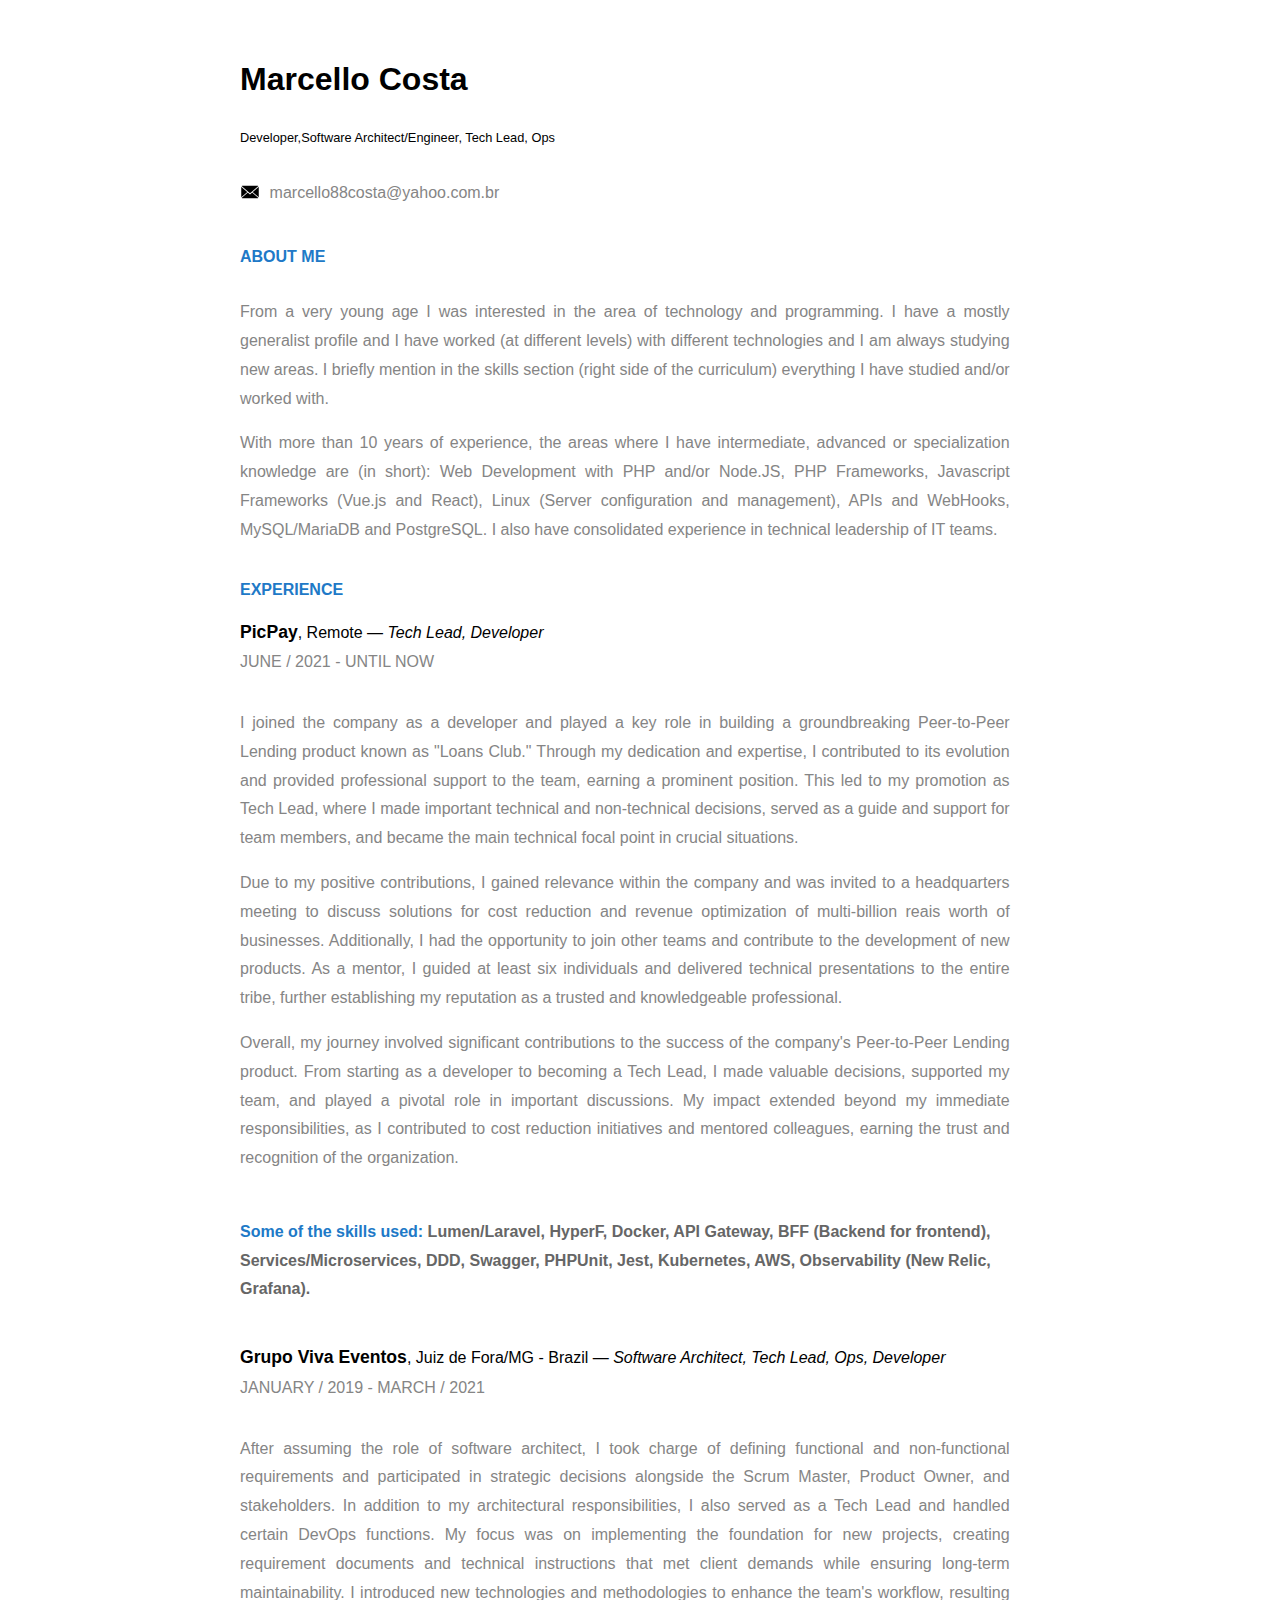
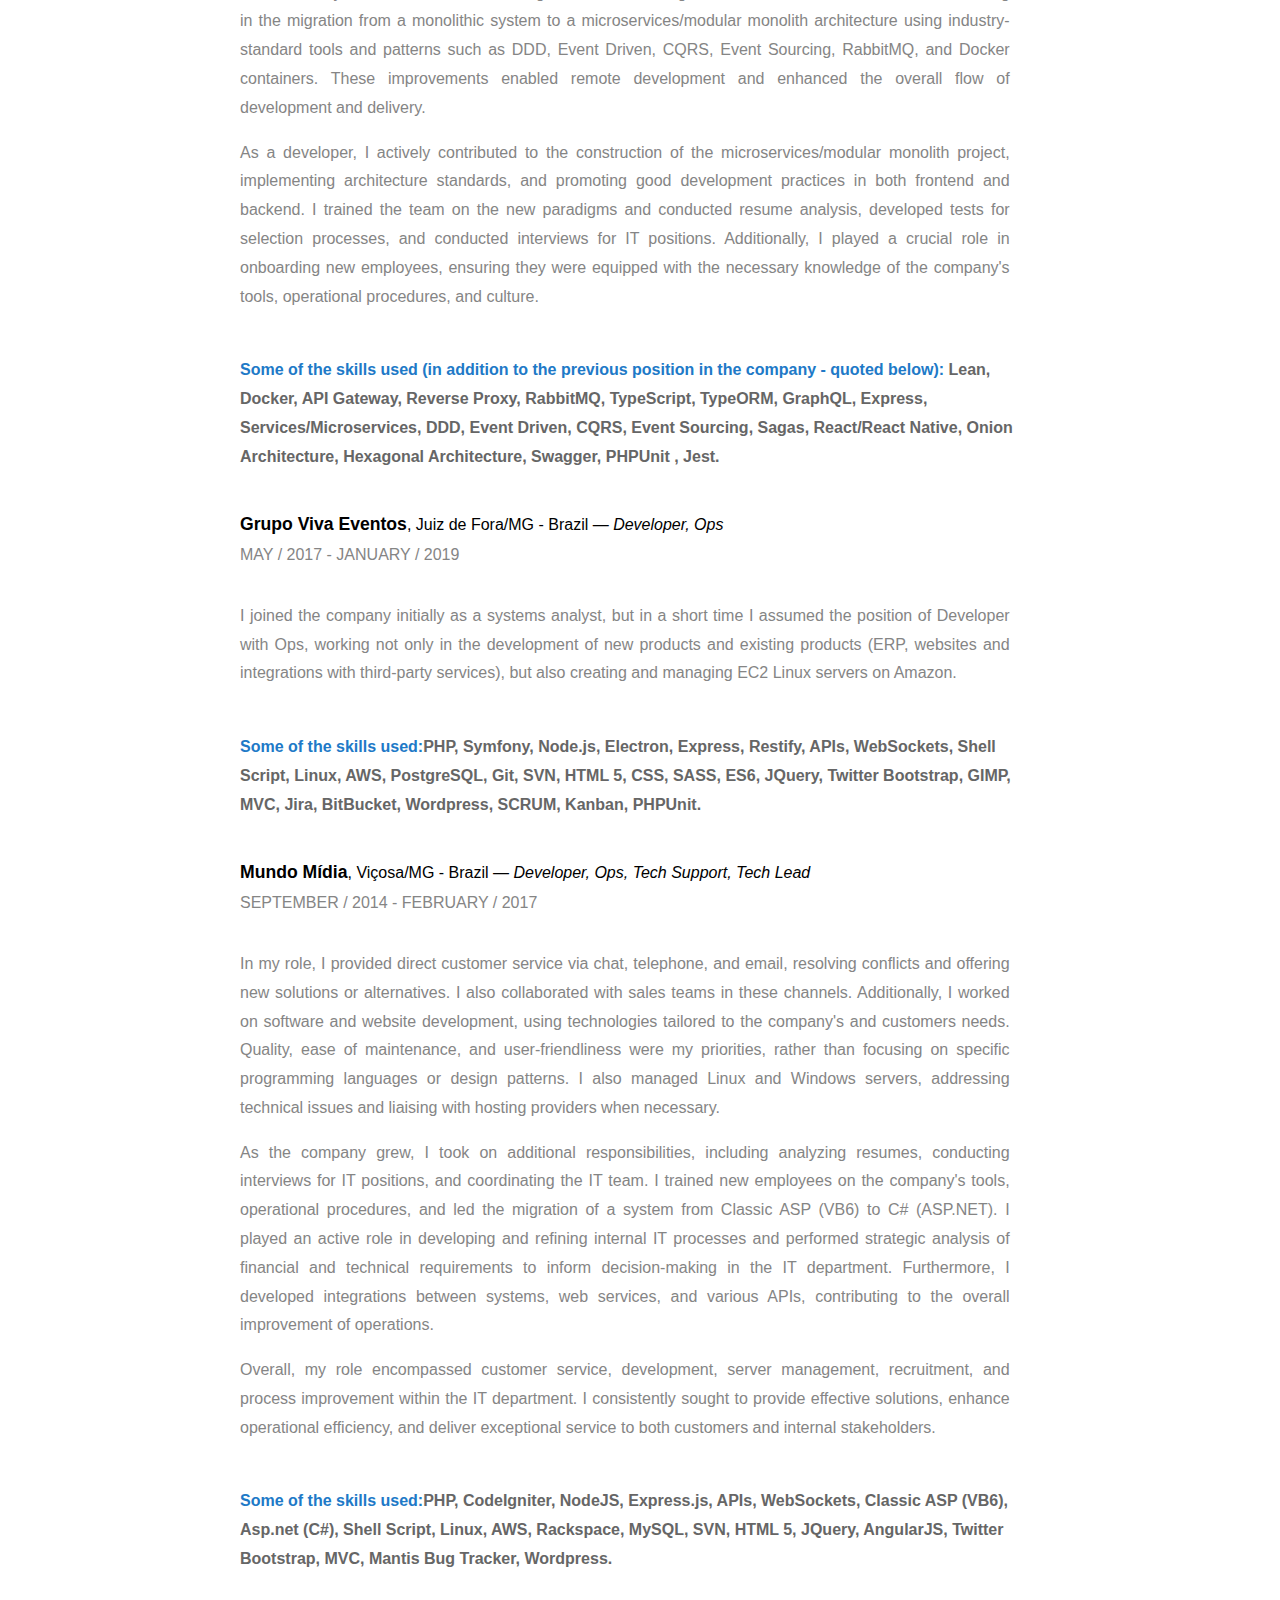
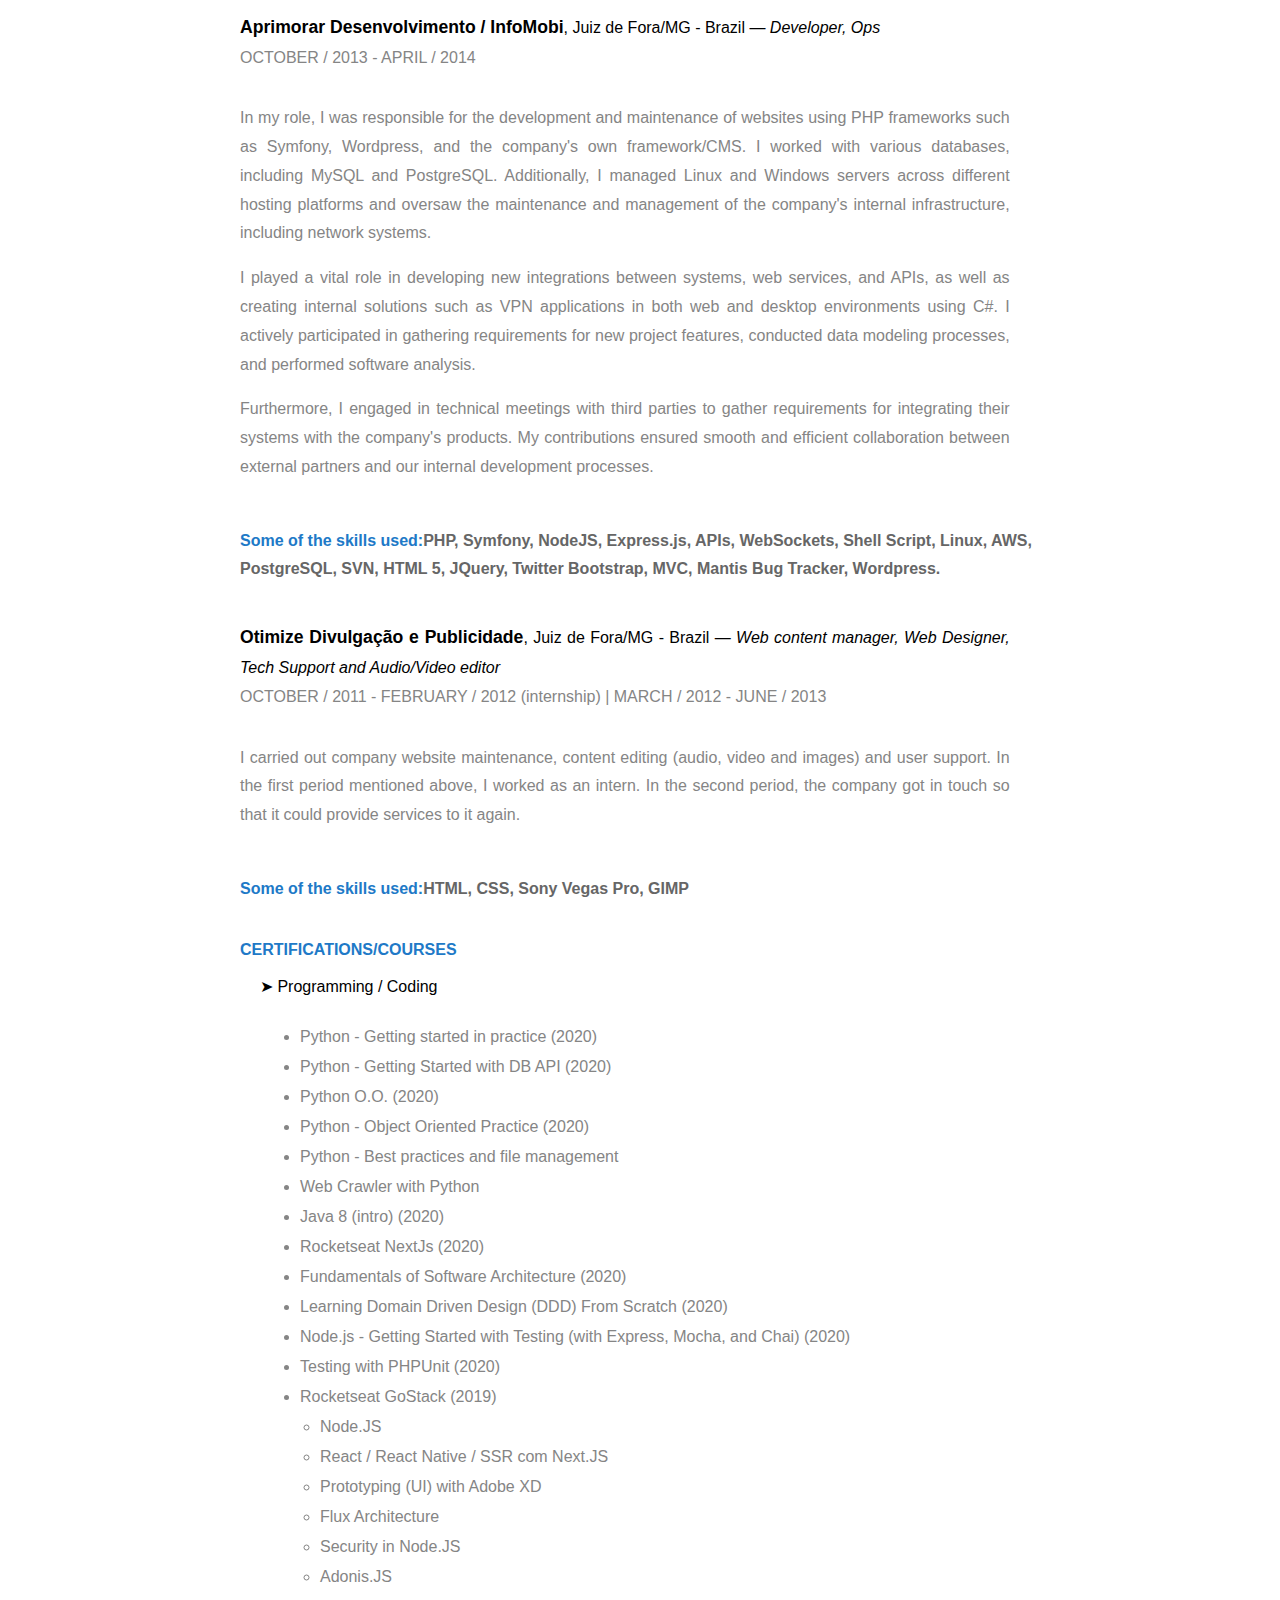
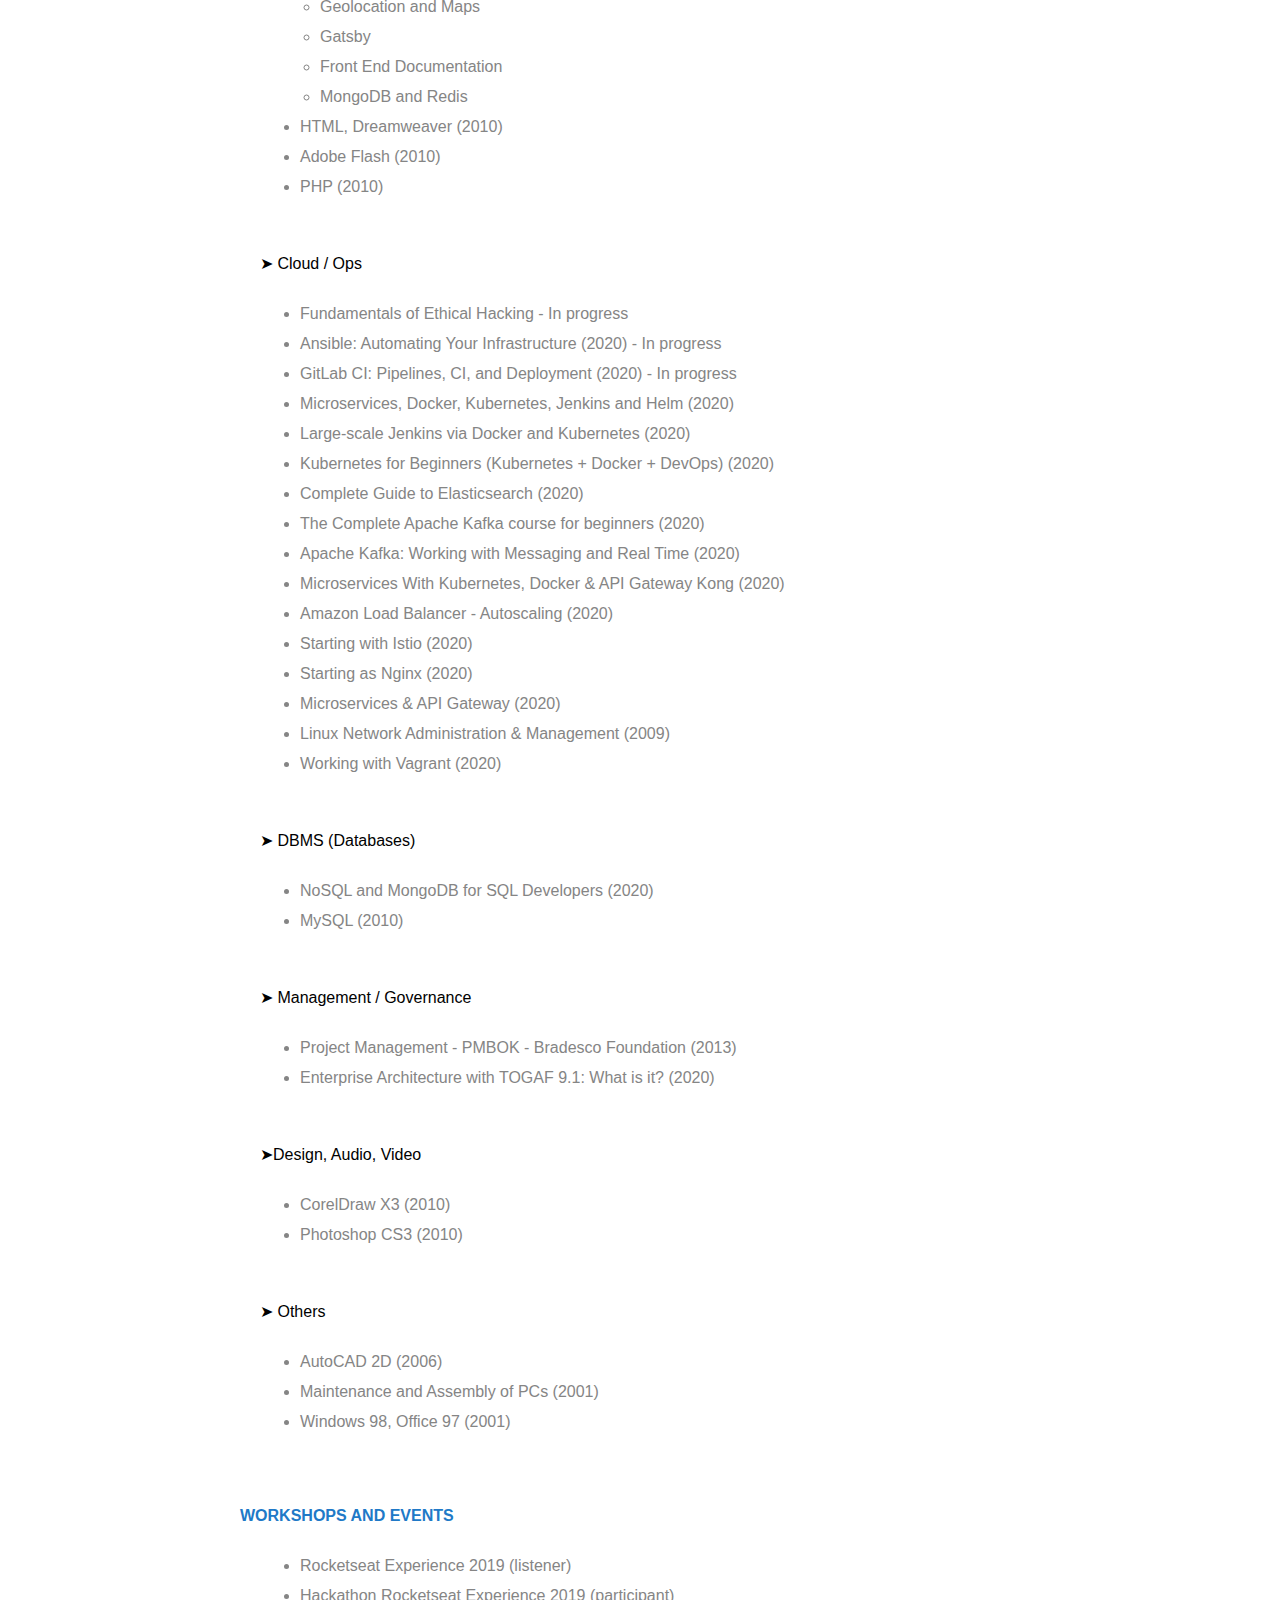
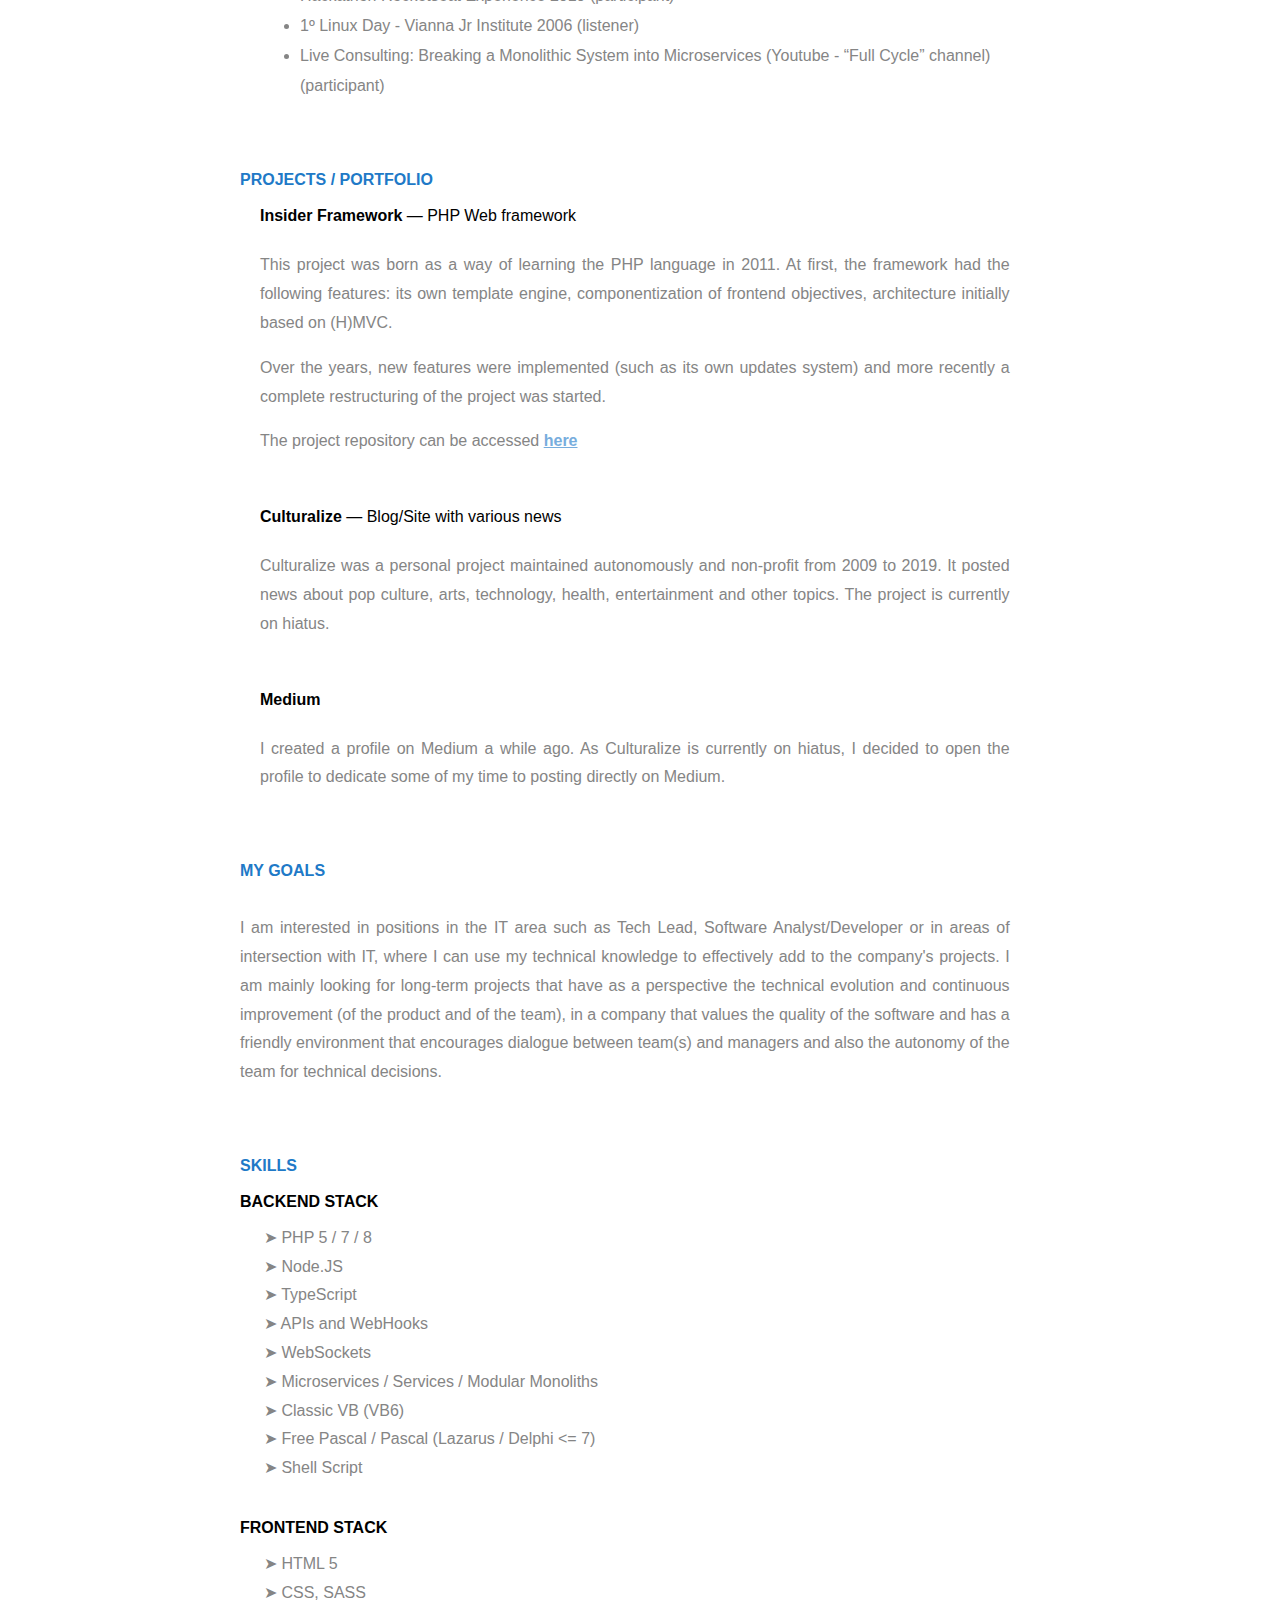
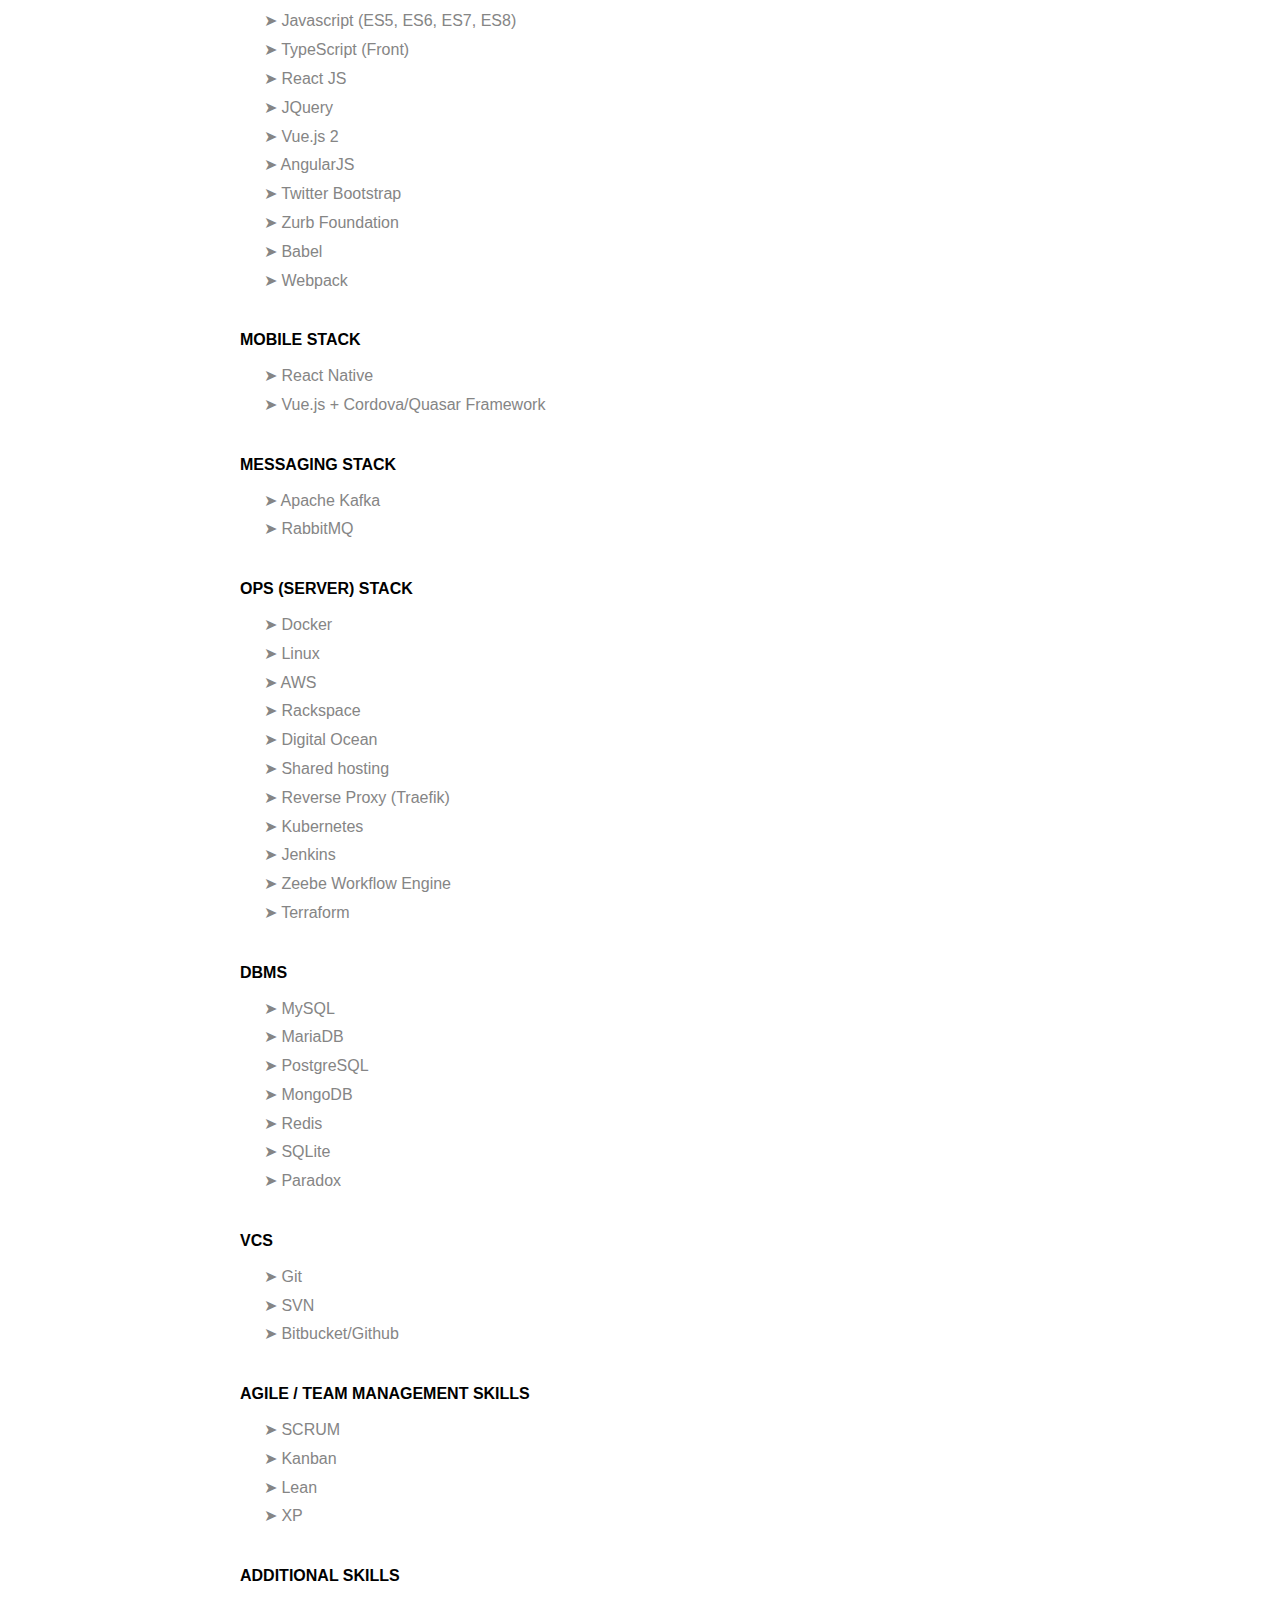
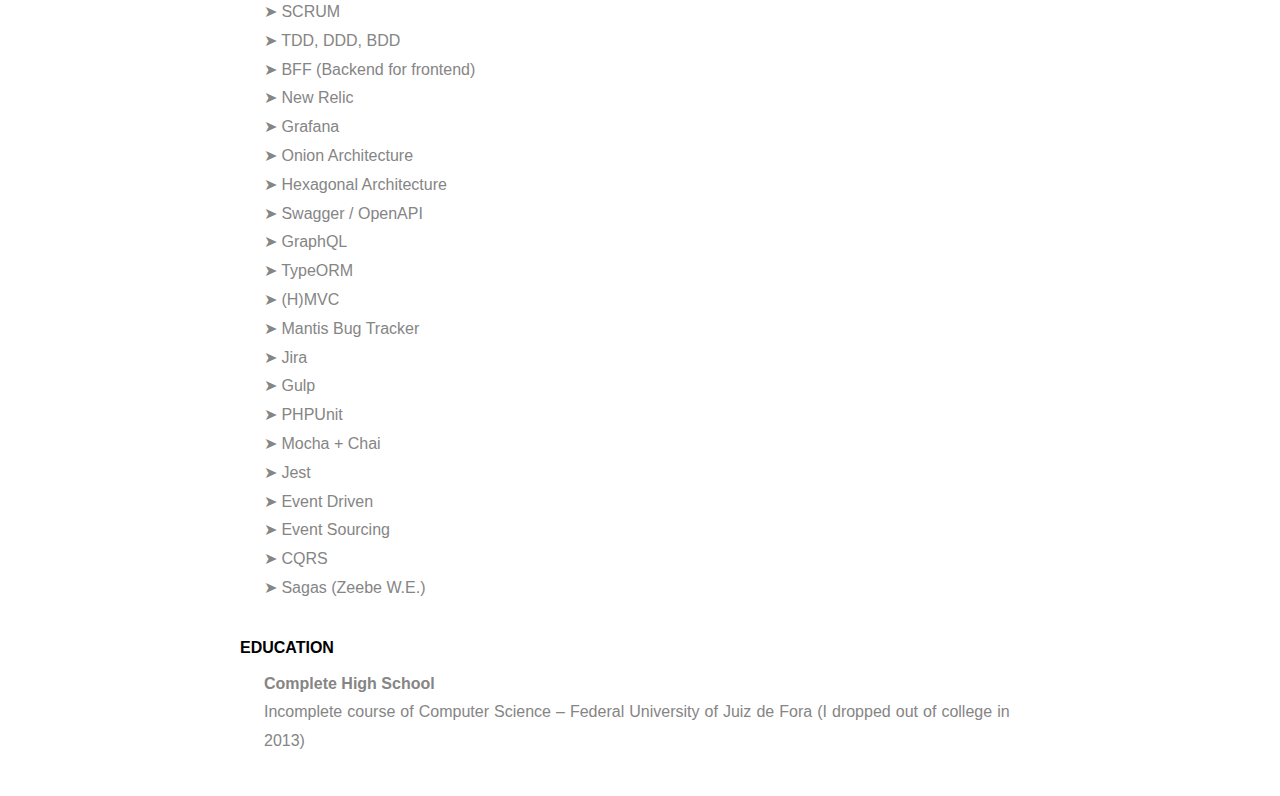
==== commit 7dd8e3c4: "Fixing assets" ====
--- a/index.html
+++ b/index.html
@@ -1 +1 @@
-<!DOCTYPE html><html lang="en"><head><meta charSet="utf-8"/><link rel="preload" as="font" href="/_next/static/media/2aaf0723e720e8b9-s.p.woff2" crossorigin="" type="font/woff2"/><link rel="stylesheet" href="/_next/static/css/495c255344c060a8.css" data-precedence="next"/><link rel="preload" as="style" href="/globals.css"/><link rel="preload" as="style" href="/page.module.css"/><title>Create Next App</title><meta name="description" content="Generated by create next app"/><meta name="viewport" content="width=device-width, initial-scale=1"/><link rel="icon" href="/favicon.ico" type="image/x-icon" sizes="any"/><meta name="next-size-adjust"/><meta charset="utf-8"/><meta name="viewport" content="width=device-width,initial-scale=1,shrink-to-fit=no"/><meta name="theme-color" content="#000000"/><title>CV Marcello Costa</title><link rel="stylesheet" href="/globals.css"/><link rel="stylesheet" href="/page.module.css"/><script src="/_next/static/chunks/polyfills-c67a75d1b6f99dc8.js" noModule=""></script></head><body style="font-family:Arial" class="__className_0ec1f4"><noscript>You need to enable JavaScript to run this app.</noscript><div id="root"></div><main class="main"><div style="padding:1em;width:800px"><h1>Marcello Costa</h1><span style="position:relative;top:8px;font-size:0.8em">Developer,Software Architect/Engineer, Tech Lead, Ops</span><br/><br/><br/><div style="color:#858585;line-height:2.4;padding-right:1.9em"><div><img alt="Email" src="/mail.png" style="position:relative;top:4px;padding-right:0.6em"/>marcello88costa@yahoo.com.br<br/></div><div><img alt="Linkedin" src="/linkedin.png" style="position:relative;top:4px;padding-right:0.6em"/>@marcello-costa<br/></div><div><img alt="Github" src="/github.png" style="position:relative;top:4px;padding-right:0.6em"/>https://github.com/marcelloti<br/></div><div><img alt="Medium" src="/medium.png" style="position:relative;top:4px;padding-right:0.6em"/>@marcelloti<br/></div></div><br/><br/><span style="position:relative;color:#2079C7"><strong>ABOUT ME</strong></span><div style="position:relative;top:16px;color:#858585;line-height:1.8;text-align:justify;padding-right:1.9em"><p>From a very young age I was interested in the area of technology and programming. I have a mostly generalist profile and I have worked (at different levels) with different technologies and I am always studying new areas. I briefly mention in the skills section (right side of the curriculum) everything I have studied and/or worked with. </p><p>With more than 10 years of experience, the areas where I have intermediate, advanced or specialization knowledge are (in short): Web Development with PHP and/or Node.JS, PHP Frameworks, Javascript Frameworks (Vue.js and React), Linux (Server configuration and management), APIs and WebHooks, MySQL/MariaDB and PostgreSQL. I also have consolidated experience in technical leadership of IT teams.</p></div><br/><br/><span style="position:relative;color:#2079C7"><strong>EXPERIENCE</strong></span><br/><br/><div style="color:#858585;line-height:1.8;text-align:justify;padding-right:1.9em"><span style="color:#000"><strong style="font-size:1.1em">PicPay</strong>, Remote — <i>Tech Lead, Developer</i></span><br/>JANUARY / 2019 - UNTIL NOW<br/><div style="position:relative;top:16px"><p>I joined the company as a developer and played a key role in building a groundbreaking Peer-to-Peer Lending product known as &quot;Loans Club.&quot; Through my dedication and expertise, I contributed to its evolution and provided professional support to the team, earning a prominent position. This led to my promotion as Tech Lead, where I made important technical and non-technical decisions, served as a guide and support for team members, and became the main technical focal point in crucial situations.</p><p>Due to my positive contributions, I gained relevance within the company and was invited to a headquarters meeting to discuss solutions for cost reduction and revenue optimization of multi-billion reais worth of businesses. Additionally, I had the opportunity to join other teams and contribute to the development of new products. As a mentor, I guided at least six individuals and delivered technical presentations to the entire tribe, further establishing my reputation as a trusted and knowledgeable professional.</p><p>Overall, my journey involved significant contributions to the success of the company&#x27;s Peer-to-Peer Lending product. From starting as a developer to becoming a Tech Lead, I made valuable decisions, supported my team, and played a pivotal role in important discussions. My impact extended beyond my immediate responsibilities, as I contributed to cost reduction initiatives and mentored colleagues, earning the trust and recognition of the organization.</p></div></div><div style="position:relative;top:16px;line-height:1.8"><br/><span style="color:#2079C7;font-weight:bold">Some of the skills used:</span><span style="color:#666666;font-weight:bold"> Lumen/Laravel, HyperF, Docker, API Gateway, BFF (Backend for frontend), Services/Microservices, DDD, Swagger, PHPUnit, Jest, Kubernetes, AWS, Observability (New Relic, Grafana).</span></div><br/><br/><br/><div style="color:#858585;line-height:1.8;text-align:justify;padding-right:1.9em"><span style="color:#000"><strong style="font-size:1.1em">Grupo Viva Eventos</strong>, Juiz de Fora/MG - Brazil — <i>Software Architect, Tech Lead, Ops, Developer</i></span><br/>JANUARY / 2019 - MARCH / 2021<br/><div style="position:relative;top:16px"><p>After assuming the role of software architect, I took charge of defining functional and non-functional requirements and participated in strategic decisions alongside the Scrum Master, Product Owner, and stakeholders. In addition to my architectural responsibilities, I also served as a Tech Lead and handled certain DevOps functions. My focus was on implementing the foundation for new projects, creating requirement documents and technical instructions that met client demands while ensuring long-term maintainability. I introduced new technologies and methodologies to enhance the team&#x27;s workflow, resulting in the migration from a monolithic system to a microservices/modular monolith architecture using industry-standard tools and patterns such as DDD, Event Driven, CQRS, Event Sourcing, RabbitMQ, and Docker containers. These improvements enabled remote development and enhanced the overall flow of development and delivery.</p><p>As a developer, I actively contributed to the construction of the microservices/modular monolith project, implementing architecture standards, and promoting good development practices in both frontend and backend. I trained the team on the new paradigms and conducted resume analysis, developed tests for selection processes, and conducted interviews for IT positions. Additionally, I played a crucial role in onboarding new employees, ensuring they were equipped with the necessary knowledge of the company&#x27;s tools, operational procedures, and culture.</p></div></div><div style="position:relative;top:16px;line-height:1.8"><br/><span style="color:#2079C7;font-weight:bold">Some of the skills used (in addition to the previous position in the company - quoted below): </span><span style="color:#666666;font-weight:bold">Lean, Docker, API Gateway, Reverse Proxy, RabbitMQ, TypeScript, TypeORM, GraphQL, Express, Services/Microservices, DDD, Event Driven, CQRS, Event Sourcing, Sagas, React/React Native, Onion Architecture, Hexagonal Architecture, Swagger, PHPUnit , Jest.</span></div><br/><br/><br/><div style="color:#858585;line-height:1.8;text-align:justify;padding-right:1.9em"><span style="color:#000"><strong style="font-size:1.1em">Grupo Viva Eventos</strong>, Juiz de Fora/MG - Brazil — <i>Developer, Ops</i></span><br/>MAY / 2017 - JANUARY / 2019<br/><div style="position:relative;top:16px"><p>I joined the company initially as a systems analyst, but in a short time I assumed the position of Developer with Ops, working not only in the development of new products and existing products (ERP, websites and integrations with third-party services), but also creating and managing EC2 Linux servers on Amazon.</p></div></div><div style="position:relative;top:16px;line-height:1.8"><br/><span style="color:#2079C7;font-weight:bold">Some of the skills used:</span><span style="color:#666666;font-weight:bold">PHP, Symfony, Node.js, Electron, Express, Restify, APIs, WebSockets, Shell Script, Linux, AWS, PostgreSQL, Git, SVN, HTML 5, CSS, SASS, ES6, JQuery, Twitter Bootstrap, GIMP, MVC, Jira, BitBucket, Wordpress, SCRUM, Kanban, PHPUnit.</span></div><br/><br/><br/><div style="color:#858585;line-height:1.8;text-align:justify;padding-right:1.9em"><span style="color:#000"><strong style="font-size:1.1em">Mundo Mídia</strong>, Viçosa/MG - Brazil — <i>Developer, Ops, Tech Support, Tech Lead</i></span><br/>SEPTEMBER / 2014 - FEBRUARY / 2017<br/><div style="position:relative;top:16px"><p>In my role, I provided direct customer service via chat, telephone, and email, resolving conflicts and offering new solutions or alternatives. I also collaborated with sales teams in these channels. Additionally, I worked on software and website development, using technologies tailored to the company&#x27;s and customers needs. Quality, ease of maintenance, and user-friendliness were my priorities, rather than focusing on specific programming languages or design patterns. I also managed Linux and Windows servers, addressing technical issues and liaising with hosting providers when necessary.</p><p>As the company grew, I took on additional responsibilities, including analyzing resumes, conducting interviews for IT positions, and coordinating the IT team. I trained new employees on the company&#x27;s tools, operational procedures, and led the migration of a system from Classic ASP (VB6) to C# (ASP.NET). I played an active role in developing and refining internal IT processes and performed strategic analysis of financial and technical requirements to inform decision-making in the IT department. Furthermore, I developed integrations between systems, web services, and various APIs, contributing to the overall improvement of operations.</p><p>Overall, my role encompassed customer service, development, server management, recruitment, and process improvement within the IT department. I consistently sought to provide effective solutions, enhance operational efficiency, and deliver exceptional service to both customers and internal stakeholders.</p></div></div><div style="position:relative;top:16px;line-height:1.8"><br/><span style="color:#2079C7;font-weight:bold">Some of the skills used:</span><span style="color:#666666;font-weight:bold">PHP, CodeIgniter, NodeJS, Express.js, APIs, WebSockets, Classic ASP (VB6), Asp.net (C#), Shell Script, Linux, AWS, Rackspace, MySQL, SVN, HTML 5, JQuery, AngularJS, Twitter Bootstrap, MVC, Mantis Bug Tracker, Wordpress.</span></div><br/><br/><br/><div style="color:#858585;line-height:1.8;text-align:justify;padding-right:1.9em"><span style="color:#000"><strong style="font-size:1.1em">Aprimorar Desenvolvimento / InfoMobi</strong>, Juiz de Fora/MG - Brazil — <i>Developer, Ops</i></span><br/>OCTOBER / 2013 - APRIL / 2014<br/><div style="position:relative;top:16px"><p>In my role, I was responsible for the development and maintenance of websites using PHP frameworks such as Symfony, Wordpress, and the company&#x27;s own framework/CMS. I worked with various databases, including MySQL and PostgreSQL. Additionally, I managed Linux and Windows servers across different hosting platforms and oversaw the maintenance and management of the company&#x27;s internal infrastructure, including network systems.</p><p>I played a vital role in developing new integrations between systems, web services, and APIs, as well as creating internal solutions such as VPN applications in both web and desktop environments using C#. I actively participated in gathering requirements for new project features, conducted data modeling processes, and performed software analysis.</p><p>Furthermore, I engaged in technical meetings with third parties to gather requirements for integrating their systems with the company&#x27;s products. My contributions ensured smooth and efficient collaboration between external partners and our internal development processes.</p></div></div><div style="position:relative;top:16px;line-height:1.8"><br/><span style="color:#2079C7;font-weight:bold">Some of the skills used:</span><span style="color:#666666;font-weight:bold">PHP, Symfony, NodeJS, Express.js, APIs, WebSockets, Shell Script, Linux, AWS, PostgreSQL, SVN, HTML 5, JQuery, Twitter Bootstrap, MVC, Mantis Bug Tracker, Wordpress.</span></div><br/><br/><br/><div style="color:#858585;line-height:1.8;text-align:justify;padding-right:1.9em"><span style="color:#000"><strong style="font-size:1.1em">Otimize Divulgação e Publicidade</strong>, Juiz de Fora/MG - Brazil — <i>Web content manager, Web Designer, Tech Support and Audio/Video editor</i></span><br/>OCTOBER / 2011 - FEBRUARY / 2012  (internship) | MARCH / 2012 - JUNE / 2013<br/><div style="position:relative;top:16px"><p>I carried out company website maintenance, content editing (audio, video and images) and user support. In the first period mentioned above, I worked as an intern. In the second period, the company got in touch so that it could provide services to it again.</p></div></div><div style="position:relative;top:16px;line-height:1.8"><br/><span style="color:#2079C7;font-weight:bold">Some of the skills used:</span><span style="color:#666666;font-weight:bold">HTML, CSS, Sony Vegas Pro, GIMP</span></div><br/><br/><br/><span style="position:relative;color:#2079C7"><strong>CERTIFICATIONS/COURSES</strong></span><br/><br/><div style="padding-left:20px">➤ Programming / Coding<ul style="padding-left:40px;line-height:30px;color:#858585"><li style="position:relative;padding-top:10px">Python - Getting started in practice (2020)</li><li>Python - Getting Started with DB API (2020)</li><li>Python O.O. (2020)</li><li>Python - Object Oriented Practice (2020)</li><li>Python - Best practices and file management</li><li>Web Crawler with Python</li><li>Java 8 (intro) (2020)</li><li>Rocketseat NextJs (2020)</li><li>Fundamentals of Software Architecture (2020)</li><li>Learning Domain Driven Design (DDD) From Scratch (2020)</li><li>Node.js - Getting Started with Testing (with Express, Mocha, and Chai) (2020)</li><li>Testing with PHPUnit (2020)</li><li>Rocketseat GoStack (2019)</li><ul style="padding-left:20px"><li>Node.JS</li><li>React / React Native / SSR com Next.JS</li><li>Prototyping (UI) with Adobe XD</li><li>Flux Architecture</li><li>Security in Node.JS</li><li>Adonis.JS</li><li>Geolocation and Maps</li><li>Gatsby</li><li>Front End Documentation</li><li>MongoDB and Redis</li></ul><li>HTML, Dreamweaver (2010)</li><li>Adobe Flash (2010)</li><li>PHP (2010)</li></ul><br/><br/>➤ Cloud / Ops<ul style="padding-left:40px;line-height:30px;color:#858585"><li style="position:relative;padding-top:10px">Fundamentals of Ethical Hacking - In progress</li><li>Ansible: Automating Your Infrastructure (2020) - In progress</li><li>GitLab CI: Pipelines, CI, and Deployment (2020) - In progress</li><li>Microservices, Docker, Kubernetes, Jenkins and Helm (2020)</li><li>Large-scale Jenkins via Docker and Kubernetes (2020)</li><li>Kubernetes for Beginners (Kubernetes + Docker + DevOps) (2020)</li><li>Complete Guide to Elasticsearch (2020)</li><li>The Complete Apache Kafka course for beginners (2020)</li><li>Apache Kafka: Working with Messaging and Real Time (2020)</li><li>Microservices With Kubernetes, Docker &amp; API Gateway Kong (2020)</li><li>Amazon Load Balancer - Autoscaling (2020)</li><li>Starting with Istio (2020)</li><li>Starting as Nginx (2020)</li><li>Microservices &amp; API Gateway (2020)</li><li>Linux Network Administration &amp; Management (2009)</li><li>Working with Vagrant (2020)</li></ul><br/><br/>➤ DBMS (Databases)<ul style="padding-left:40px;line-height:30px;color:#858585"><li style="position:relative;padding-top:10px">NoSQL and MongoDB for SQL Developers (2020)</li><li>MySQL (2010)</li></ul><br/><br/>➤ Management / Governance<ul style="padding-left:40px;line-height:30px;color:#858585"><li style="position:relative;padding-top:10px">Project Management - PMBOK - Bradesco Foundation (2013)</li><li>Enterprise Architecture with TOGAF 9.1: What is it? (2020)</li></ul><br/><br/>➤Design, Audio, Video<ul style="padding-left:40px;line-height:30px;color:#858585"><li style="position:relative;padding-top:10px">CorelDraw X3 (2010)</li><li>Photoshop CS3 (2010)</li></ul><br/><br/>➤ Others<ul style="padding-left:40px;line-height:30px;color:#858585"><li style="position:relative;padding-top:10px">AutoCAD 2D (2006)</li><li>Maintenance and Assembly of PCs (2001)</li><li>Windows 98, Office 97 (2001)</li></ul></div><br/><br/><br/><span style="position:relative;color:#2079C7"><strong>WORKSHOPS AND EVENTS</strong></span><br/><div style="padding-left:20px"><ul style="padding-left:40px;line-height:30px;color:#858585"><li style="position:relative;padding-top:10px">Rocketseat Experience 2019 (listener)</li><li>Hackathon Rocketseat Experience 2019 (participant)</li><li>1º Linux Day - Vianna Jr Institute 2006 (listener)</li><li>Live Consulting: Breaking a Monolithic System into Microservices (Youtube - “Full Cycle” channel) (participant)</li></ul></div><br/><br/><br/><span style="position:relative;color:#2079C7"><strong>PROJECTS / PORTFOLIO</strong></span><br/><br/><div style="padding-left:20px"><span><strong>Insider Framework</strong> — PHP Web framework</span><div style="font-size:1em;color:#858585;line-height:1.8;text-align:justify;padding-right:1.9em;padding-top:10px"><p>This project was born as a way of learning the PHP language in 2011. At first, the framework had the following features: its own template engine, componentization of frontend objectives, architecture initially based on (H)MVC.</p><p>Over the years, new features were implemented (such as its own updates system) and more recently a complete restructuring of the project was started.</p><p>The project repository can be accessed <a href="https://github.com/marcelloti/InsiderFramework" target="blank" style="font-weight:bold;color:#77ADDD">here</a></p></div><br/><br/><span><strong>Culturalize</strong> — Blog/Site with various news</span><div style="font-size:1em;color:#858585;line-height:1.8;text-align:justify;padding-right:1.9em;padding-top:10px"><p>Culturalize was a personal project maintained autonomously and non-profit from 2009 to 2019. It posted news about pop culture, arts, technology, health, entertainment and other topics. The project is currently on hiatus.</p></div><br/><br/><span><strong>Medium</strong></span><div style="font-size:1em;color:#858585;line-height:1.8;text-align:justify;padding-right:1.9em;padding-top:10px"><p>I created a profile on Medium a while ago. As Culturalize is currently on hiatus, I decided to open the profile to dedicate some of my time to posting directly on Medium.</p></div></div><br/><br/><br/><span style="position:relative;color:#2079C7"><strong>MY GOALS</strong></span><br/><br/><div style="color:#858585;line-height:1.8;text-align:justify;padding-right:1.9em"><p>I am interested in positions in the IT area such as Tech Lead, Software Analyst/Developer or in areas of intersection with IT, where I can use my technical knowledge to effectively add to the company&#x27;s projects. I am mainly looking for long-term projects that have as a perspective the technical evolution and continuous improvement (of the product and of the team), in a company that values the quality of the software and has a friendly environment that encourages dialogue between team(s) and managers and also the autonomy of the team for technical decisions.</p></div><br/><br/><br/><span style="position:relative;color:#2079C7"><strong>SKILLS</strong></span><br/><br/><span><strong>BACKEND STACK</strong></span><div style="color:#858585;line-height:1.8;text-align:justify;padding-right:1.9em;padding-left:1.5em;padding-top:0.8em">➤ PHP 5 / 7 / 8<br/>➤ Node.JS<br/>➤ TypeScript<br/>➤ APIs and WebHooks<br/>➤ WebSockets<br/>➤ Microservices / Services / Modular Monoliths<br/>➤ Classic VB (VB6)<br/>➤ Free Pascal / Pascal (Lazarus / Delphi <!-- -->&lt;=<!-- --> 7)<br/>➤ Shell Script<br/></div><br/><br/><span><strong>FRONTEND STACK</strong></span><div style="color:#858585;line-height:1.8;text-align:justify;padding-right:1.9em;padding-left:1.5em;padding-top:0.8em">➤ HTML 5<br/>➤ CSS, SASS<br/>➤ Javascript (ES5, ES6, ES7, ES8)<br/>➤ TypeScript (Front)<br/>➤ React JS<br/>➤ JQuery<br/>➤ Vue.js 2<br/>➤ AngularJS<br/>➤ Twitter Bootstrap<br/>➤ Zurb Foundation<br/>➤ Babel<br/>➤ Webpack<br/></div><br/><br/><span><strong>MOBILE STACK</strong></span><div style="color:#858585;line-height:1.8;text-align:justify;padding-right:1.9em;padding-left:1.5em;padding-top:0.8em">➤ React Native<br/>➤ Vue.js + Cordova/Quasar Framework<br/></div><br/><br/><span><strong>MESSAGING STACK</strong></span><div style="color:#858585;line-height:1.8;text-align:justify;padding-right:1.9em;padding-left:1.5em;padding-top:0.8em">➤ Apache Kafka<br/>➤ RabbitMQ<br/></div><br/><br/><span><strong>OPS (SERVER) STACK</strong></span><div style="color:#858585;line-height:1.8;text-align:justify;padding-right:1.9em;padding-left:1.5em;padding-top:0.8em">➤ Docker<br/>➤ Linux<br/>➤ AWS<br/>➤ Rackspace<br/>➤ Digital Ocean<br/>➤ Shared hosting<br/>➤ Reverse Proxy (Traefik)<br/>➤ Kubernetes<br/>➤ Jenkins<br/>➤ Zeebe Workflow Engine<br/>➤ Terraform<br/></div><br/><br/><span><strong>DBMS</strong></span><div style="color:#858585;line-height:1.8;text-align:justify;padding-right:1.9em;padding-left:1.5em;padding-top:0.8em">➤ MySQL<br/>➤ MariaDB<br/>➤ PostgreSQL<br/>➤ MongoDB<br/>➤ Redis<br/>➤ SQLite<br/>➤ Paradox<br/></div><br/><br/><span><strong>VCS</strong></span><div style="color:#858585;line-height:1.8;text-align:justify;padding-right:1.9em;padding-left:1.5em;padding-top:0.8em">➤ Git<br/>➤ SVN<br/>➤ Bitbucket/Github<br/></div><br/><br/><span><strong>AGILE / TEAM MANAGEMENT SKILLS</strong></span><div style="color:#858585;line-height:1.8;text-align:justify;padding-right:1.9em;padding-left:1.5em;padding-top:0.8em">➤ SCRUM<br/>➤ Kanban<br/>➤ Lean<br/>➤ XP<br/></div><br/><br/><span><strong>ADDITIONAL SKILLS</strong></span><div style="color:#858585;line-height:1.8;text-align:justify;padding-right:1.9em;padding-left:1.5em;padding-top:0.8em">➤ SCRUM<br/>➤ TDD, DDD, BDD<br/>➤ BFF (Backend for frontend)<br/>➤ New Relic<br/>➤ Grafana<br/>➤ Onion Architecture<br/>➤ Hexagonal Architecture<br/>➤ Swagger / OpenAPI<br/>➤ GraphQL<br/>➤ TypeORM<br/>➤ (H)MVC<br/>➤ Mantis Bug Tracker<br/>➤ Jira<br/>➤ Gulp<br/>➤ PHPUnit<br/>➤ Mocha + Chai<br/>➤ Jest<br/>➤ Event Driven<br/>➤ Event Sourcing<br/>➤ CQRS<br/>➤ Sagas (Zeebe W.E.)<br/></div><br/><br/><span><strong>LANGUAGES</strong></span><div style="color:#858585;line-height:1.8;text-align:justify;padding-right:1.9em;padding-left:1.5em;padding-top:0.8em">➤ English<br/>➤ Brazilian Portuguese - Native<br/></div><br/><br/><span><strong>EDUCATION</strong></span><div style="color:#858585;line-height:1.8;text-align:justify;padding-right:1.9em;padding-left:1.5em;padding-top:0.8em"><strong>Complete High School</strong><br/>Incomplete course of Computer Science – Federal University of Juiz de Fora (I dropped out of college in 2013)</div></div><br/><br/><br/><br/><br/><br/><br/><br/><br/><br/></main><script src="/_next/static/chunks/webpack-f2104c6dad2780bb.js" async=""></script><script src="/_next/static/chunks/2443530c-d4a6bd7fc7f21e3c.js" async=""></script><script src="/_next/static/chunks/488-4b4f25e9948f085c.js" async=""></script><script src="/_next/static/chunks/main-app-b6c13d44deffa505.js" async=""></script><script>(self.__next_f=self.__next_f||[]).push([0])</script><script>self.__next_f.push([1,"1:HL[\"/_next/static/media/2aaf0723e720e8b9-s.p.woff2\",{\"as\":\"font\",\"type\":\"font/woff2\"}]\n2:HL[\"/_next/static/css/495c255344c060a8.css\",{\"as\":\"style\"}]\n0:\"$L3\"\n"])</script><script>self.__next_f.push([1,"4:I{\"id\":\"8827\",\"chunks\":[\"272:static/chunks/webpack-f2104c6dad2780bb.js\",\"667:static/chunks/2443530c-d4a6bd7fc7f21e3c.js\",\"488:static/chunks/488-4b4f25e9948f085c.js\"],\"name\":\"\",\"async\":false}\n6:I{\"id\":\"9126\",\"chunks\":[\"272:static/chunks/webpack-f2104c6dad2780bb.js\",\"667:static/chunks/2443530c-d4a6bd7fc7f21e3c.js\",\"488:static/chunks/488-4b4f25e9948f085c.js\"],\"name\":\"\",\"async\":false}\n8:I{\"id\":\"4463\",\"chunks\":[\"272:static/chunks/webpack-f2104c6dad2780bb.js\",\"667:static/chunks/2443530c-d4a6bd7fc7f21e3c.js\",\"48"])</script><script>self.__next_f.push([1,"8:static/chunks/488-4b4f25e9948f085c.js\"],\"name\":\"\",\"async\":false}\n9:I{\"id\":\"1010\",\"chunks\":[\"272:static/chunks/webpack-f2104c6dad2780bb.js\",\"667:static/chunks/2443530c-d4a6bd7fc7f21e3c.js\",\"488:static/chunks/488-4b4f25e9948f085c.js\"],\"name\":\"\",\"async\":false}\n"])</script><script>self.__next_f.push([1,"3:[[[\"$\",\"link\",\"0\",{\"rel\":\"stylesheet\",\"href\":\"/_next/static/css/495c255344c060a8.css\",\"precedence\":\"next\"}]],[\"$\",\"$L4\",null,{\"assetPrefix\":\"\",\"initialCanonicalUrl\":\"/\",\"initialTree\":[\"\",{\"children\":[\"__PAGE__\",{}]},\"$undefined\",\"$undefined\",true],\"initialHead\":[\"$L5\",[\"$\",\"meta\",null,{\"name\":\"next-size-adjust\"}]],\"globalErrorComponent\":\"$6\",\"notFound\":[\"$\",\"html\",null,{\"lang\":\"en\",\"children\":[[\"$\",\"head\",null,{\"children\":[[\"$\",\"meta\",null,{\"charset\":\"utf-8\"}],[\"$\",\"meta\",null,{\"name\":\"viewport\",\"content\":\"width=device-width,initial-scale=1,shrink-to-fit=no\"}],[\"$\",\"meta\",null,{\"name\":\"theme-color\",\"content\":\"#000000\"}],[\"$\",\"link\",null,{\"rel\":\"stylesheet\",\"href\":\"/globals.css\"}],[\"$\",\"link\",null,{\"rel\":\"stylesheet\",\"href\":\"/page.module.css\"}],[\"$\",\"title\",null,{\"children\":\"CV Marcello Costa\"}]]}],[\"$\",\"body\",null,{\"style\":{\"fontFamily\":\"Arial\"},\"className\":\"__className_0ec1f4\",\"children\":[[\"$\",\"noscript\",null,{\"children\":\"You need to enable JavaScript to run this app.\"}],[\"$\",\"div\",null,{\"id\":\"root\"}],[\"$L7\",\"$undefined\",[[\"$\",\"title\",null,{\"children\":\"404: This page could not be found.\"}],[\"$\",\"div\",null,{\"style\":{\"fontFamily\":\"system-ui,\\\"Segoe UI\\\",Roboto,Helvetica,Arial,sans-serif,\\\"Apple Color Emoji\\\",\\\"Segoe UI Emoji\\\"\",\"height\":\"100vh\",\"textAlign\":\"center\",\"display\":\"flex\",\"flexDirection\":\"column\",\"alignItems\":\"center\",\"justifyContent\":\"center\"},\"children\":[\"$\",\"div\",null,{\"children\":[[\"$\",\"style\",null,{\"dangerouslySetInnerHTML\":{\"__html\":\"body{color:#000;background:#fff;margin:0}.next-error-h1{border-right:1px solid rgba(0,0,0,.3)}@media (prefers-color-scheme:dark){body{color:#fff;background:#000}.next-error-h1{border-right:1px solid rgba(255,255,255,.3)}}\"}}],[\"$\",\"h1\",null,{\"className\":\"next-error-h1\",\"style\":{\"display\":\"inline-block\",\"margin\":\"0 20px 0 0\",\"padding\":\"0 23px 0 0\",\"fontSize\":24,\"fontWeight\":500,\"verticalAlign\":\"top\",\"lineHeight\":\"49px\"},\"children\":\"404\"}],[\"$\",\"div\",null,{\"style\":{\"display\":\"inline-block\"},\"children\":[\"$\",\"h2\",null,{\"style\":{\"fontSize\":14,\"fontWeight\":400,\"lineHeight\":\"49px\",\"margin\":0},\"children\":\"This page could not be found.\"}]}]]}]}]]]]}]]}],\"asNotFound\":false,\"children\":[[\"$\",\"html\",null,{\"lang\":\"en\",\"children\":[[\"$\",\"head\",null,{\"children\":[[\"$\",\"meta\",null,{\"charset\":\"utf-8\"}],[\"$\",\"meta\",null,{\"name\":\"viewport\",\"content\":\"width=device-width,initial-scale=1,shrink-to-fit=no\"}],[\"$\",\"meta\",null,{\"name\":\"theme-color\",\"content\":\"#000000\"}],[\"$\",\"link\",null,{\"rel\":\"stylesheet\",\"href\":\"/globals.css\"}],[\"$\",\"link\",null,{\"rel\":\"stylesheet\",\"href\":\"/page.module.css\"}],[\"$\",\"title\",null,{\"children\":\"CV Marcello Costa\"}]]}],[\"$\",\"body\",null,{\"style\":{\"fontFamily\":\"Arial\"},\"className\":\"__className_0ec1f4\",\"children\":[[\"$\",\"noscript\",null,{\"children\":\"You need to enable JavaScript to run this app.\"}],[\"$\",\"div\",null,{\"id\":\"root\"}],[\"$\",\"$L8\",null,{\"parallelRouterKey\":\"children\",\"segmentPath\":[\"children\"],\"error\":\"$undefined\",\"errorStyles\":\"$undefined\",\"loading\":\"$undefined\",\"loadingStyles\":\"$undefined\",\"hasLoading\":false,\"template\":[\"$\",\"$L9\",null,{}],\"templateStyles\":\"$undefined\",\"notFound\":\"$undefined\",\"notFoundStyles\":\"$undefined\",\"childProp\":{\"current\":[[\"$\",\"main\",null,{\"className\":\"main\",\"children\":[[\"$\",\"div\",null,{\"style\":{\"padding\":\"1em\",\"width\":\"800px\"},\"children\":[[\"$\",\"h1\",null,{\"children\":\"Marcello Costa\"}],[\"$\",\"span\",null,{\"style\":{\"position\":\"relative\",\"top\":\"8px\",\"fontSize\":\"0.8em\"},\"children\":\"Developer,Software Architect/Engineer, Tech Lead, Ops\"}],[\"$\",\"br\",null,{}],[\"$\",\"br\",null,{}],[\"$\",\"br\",null,{}],[\"$\",\"div\",null,{\"style\":{\"color\":\"#858585\",\"lineHeight\":\"2.4\",\"paddingRight\":\"1.9em\"},\"children\":[[\"$\",\"div\",null,{\"children\":[[\"$\",\"img\",null,{\"alt\":\"Email\",\"src\":\"/mail.png\",\"style\":{\"position\":\"relative\",\"top\":\"4px\",\"paddingRight\":\"0.6em\"}}],\"marcello88costa@yahoo.com.br\",[\"$\",\"br\",null,{}]]}],[\"$\",\"div\",null,{\"children\":[[\"$\",\"img\",null,{\"alt\":\"Linkedin\",\"src\":\"/linkedin.png\",\"style\":{\"position\":\"relative\",\"top\":\"4px\",\"paddingRight\":\"0.6em\"}}],\"@marcello-costa\",[\"$\",\"br\",null,{}]]}],[\"$\",\"div\",null,{\"children\":[[\"$\",\"img\",null,{\"alt\":\"Github\",\"src\":\"/github.png\",\"style\":{\"position\":\"relative\",\"top\":\"4px\",\"paddingRight\":\"0.6em\"}}],\"https://github.com/marcelloti\",[\"$\",\"br\",null,{}]]}],[\"$\",\"div\",null,{\"children\":[[\"$\",\"img\",null,{\"alt\":\"Medium\",\"src\":\"/medium.png\",\"style\":{\"position\":\"relative\",\"top\":\"4px\",\"paddingRight\":\"0.6em\"}}],\"@marcelloti\",[\"$\",\"br\",null,{}]]}]]}],[\"$\",\"br\",null,{}],[\"$\",\"br\",null,{}],[\"$\",\"span\",null,{\"style\":{\"position\":\"relative\",\"color\":\"#2079C7\"},\"children\":[\"$\",\"strong\",null,{\"children\":\"ABOUT ME\"}]}],[\"$\",\"div\",null,{\"style\":{\"position\":\"relative\",\"top\":\"16px\",\"color\":\"#858585\",\"lineHeight\":\"1.8\",\"textAlign\":\"justify\",\"paddingRight\":\"1.9em\"},\"children\":[[\"$\",\"p\",null,{\"children\":\"From a very young age I was interested in the area of technology and programming. I have a mostly generalist profile and I have worked (at different levels) with different technologies and I am always studying new areas. I briefly mention in the skills section (right side of the curriculum) everything I have studied and/or worked with. \"}],[\"$\",\"p\",null,{\"children\":\"With more than 10 years of experience, the areas where I have intermediate, advanced or specialization knowledge are (in short): Web Development with PHP and/or Node.JS, PHP Frameworks, Javascript Frameworks (Vue.js and React), Linux (Server configuration and management), APIs and WebHooks, MySQL/MariaDB and PostgreSQL. I also have consolidated experience in technical leadership of IT teams.\"}]]}],[\"$\",\"br\",null,{}],[\"$\",\"br\",null,{}],[\"$\",\"span\",null,{\"style\":{\"position\":\"relative\",\"color\":\"#2079C7\"},\"children\":[\"$\",\"strong\",null,{\"children\":\"EXPERIENCE\"}]}],[\"$\",\"br\",null,{}],[\"$\",\"br\",null,{}],[\"$\",\"div\",null,{\"style\":{\"color\":\"#858585\",\"lineHeight\":\"1.8\",\"textAlign\":\"justify\",\"paddingRight\":\"1.9em\"},\"children\":[[\"$\",\"span\",null,{\"style\":{\"color\":\"#000\"},\"children\":[[\"$\",\"strong\",null,{\"style\":{\"fontSize\":\"1.1em\"},\"children\":\"PicPay\"}],\", Remote — \",[\"$\",\"i\",null,{\"children\":\"Tech Lead, Developer\"}]]}],[\"$\",\"br\",null,{}],\"JANUARY / 2019 - UNTIL NOW\",[\"$\",\"br\",null,{}],[\"$\",\"div\",null,{\"style\":{\"position\":\"relative\",\"top\":\"16px\"},\"children\":[[\"$\",\"p\",null,{\"children\":\"I joined the company as a developer and played a key role in building a groundbreaking Peer-to-Peer Lending product known as \\\"Loans Club.\\\" Through my dedication and expertise, I contributed to its evolution and provided professional support to the team, earning a prominent position. This led to my promotion as Tech Lead, where I made important technical and non-technical decisions, served as a guide and support for team members, and became the main technical focal point in crucial situations.\"}],[\"$\",\"p\",null,{\"children\":\"Due to my positive contributions, I gained relevance within the company and was invited to a headquarters meeting to discuss solutions for cost reduction and revenue optimization of multi-billion reais worth of businesses. Additionally, I had the opportunity to join other teams and contribute to the development of new products. As a mentor, I guided at least six individuals and delivered technical presentations to the entire tribe, further establishing my reputation as a trusted and knowledgeable professional.\"}],[\"$\",\"p\",null,{\"children\":\"Overall, my journey involved significant contributions to the success of the company's Peer-to-Peer Lending product. From starting as a developer to becoming a Tech Lead, I made valuable decisions, supported my team, and played a pivotal role in important discussions. My impact extended beyond my immediate responsibilities, as I contributed to cost reduction initiatives and mentored colleagues, earning the trust and recognition of the organization.\"}]]}]]}],[\"$\",\"div\",null,{\"style\":{\"position\":\"relative\",\"top\":\"16px\",\"lineHeight\":\"1.8\"},\"children\":[[\"$\",\"br\",null,{}],[\"$\",\"span\",null,{\"style\":{\"color\":\"#2079C7\",\"fontWeight\":\"bold\"},\"children\":\"Some of the skills used:\"}],[\"$\",\"span\",null,{\"style\":{\"color\":\"#666666\",\"fontWeight\":\"bold\"},\"children\":\" Lumen/Laravel, HyperF, Docker, API Gateway, BFF (Backend for frontend), Services/Microservices, DDD, Swagger, PHPUnit, Jest, Kubernetes, AWS, Observability (New Relic, Grafana).\"}]]}],[\"$\",\"br\",null,{}],[\"$\",\"br\",null,{}],[\"$\",\"br\",null,{}],[\"$\",\"div\",null,{\"style\":{\"color\":\"#858585\",\"lineHeight\":\"1.8\",\"textAlign\":\"justify\",\"paddingRight\":\"1.9em\"},\"children\":[[\"$\",\"span\",null,{\"style\":{\"color\":\"#000\"},\"children\":[[\"$\",\"strong\",null,{\"style\":{\"fontSize\":\"1.1em\"},\"children\":\"Grupo Viva Eventos\"}],\", Juiz de Fora/MG - Brazil — \",[\"$\",\"i\",null,{\"children\":\"Software Architect, Tech Lead, Ops, Developer\"}]]}],[\"$\",\"br\",null,{}],\"JANUARY / 2019 - MARCH / 2021\",[\"$\",\"br\",null,{}],[\"$\",\"div\",null,{\"style\":{\"position\":\"relative\",\"top\":\"16px\"},\"children\":[[\"$\",\"p\",null,{\"children\":\"After assuming the role of software architect, I took charge of defining functional and non-functional requirements and participated in strategic decisions alongside the Scrum Master, Product Owner, and stakeholders. In addition to my architectural responsibilities, I also served as a Tech Lead and handled certain DevOps functions. My focus was on implementing the foundation for new projects, creating requirement documents and technical instructions that met client demands while ensuring long-term maintainability. I introduced new technologies and methodologies to enhance the team's workflow, resulting in the migration from a monolithic system to a microservices/modular monolith architecture using industry-standard tools and patterns such as DDD, Event Driven, CQRS, Event Sourcing, RabbitMQ, and Docker containers. These improvements enabled remote development and enhanced the overall flow of development and delivery.\"}],[\"$\",\"p\",null,{\"children\":\"As a developer, I actively contributed to the construction of the microservices/modular monolith project, implementing architecture standards, and promoting good development practices in both frontend and backend. I trained the team on the new paradigms and conducted resume analysis, developed tests for selection processes, and conducted interviews for IT positions. Additionally, I played a crucial role in onboarding new employees, ensuring they were equipped with the necessary knowledge of the company's tools, operational procedures, and culture.\"}]]}]]}],[\"$\",\"div\",null,{\"style\":{\"position\":\"relative\",\"top\":\"16px\",\"lineHeight\":\"1.8\"},\"children\":[[\"$\",\"br\",null,{}],[\"$\",\"span\",null,{\"style\":{\"color\":\"#2079C7\",\"fontWeight\":\"bold\"},\"children\":\"Some of the skills used (in addition to the previous position in the company - quoted below): \"}],[\"$\",\"span\",null,{\"style\":{\"color\":\"#666666\",\"fontWeight\":\"bold\"},\"children\":\"Lean, Docker, API Gateway, Reverse Proxy, RabbitMQ, TypeScript, TypeORM, GraphQL, Express, Services/Microservices, DDD, Event Driven, CQRS, Event Sourcing, Sagas, React/React Native, Onion Architecture, Hexagonal Architecture, Swagger, PHPUnit , Jest.\"}]]}],[\"$\",\"br\",null,{}],[\"$\",\"br\",null,{}],[\"$\",\"br\",null,{}],[\"$\",\"div\",null,{\"style\":{\"color\":\"#858585\",\"lineHeight\":\"1.8\",\"textAlign\":\"justify\",\"paddingRight\":\"1.9em\"},\"children\":[[\"$\",\"span\",null,{\"style\":{\"color\":\"#000\"},\"children\":[[\"$\",\"strong\",null,{\"style\":{\"fontSize\":\"1.1em\"},\"children\":\"Grupo Viva Eventos\"}],\", Juiz de Fora/MG - Brazil — \",[\"$\",\"i\",null,{\"children\":\"Developer, Ops\"}]]}],[\"$\",\"br\",null,{}],\"MAY / 2017 - JANUARY / 2019\",[\"$\",\"br\",null,{}],[\"$\",\"div\",null,{\"style\":{\"position\":\"relative\",\"top\":\"16px\"},\"children\":[\"$\",\"p\",null,{\"children\":\"I joined the company initially as a systems analyst, but in a short time I assumed the position of Developer with Ops, working not only in the development of new products and existing products (ERP, websites and integrations with third-party services), but also creating and managing EC2 Linux servers on Amazon.\"}]}]]}],[\"$\",\"div\",null,{\"style\":{\"position\":\"relative\",\"top\":\"16px\",\"lineHeight\":\"1.8\"},\"children\":[[\"$\",\"br\",null,{}],[\"$\",\"span\",null,{\"style\":{\"color\":\"#2079C7\",\"fontWeight\":\"bold\"},\"children\":\"Some of the skills used:\"}],[\"$\",\"span\",null,{\"style\":{\"color\":\"#666666\",\"fontWeight\":\"bold\"},\"children\":\"PHP, Symfony, Node.js, Electron, Express, Restify, APIs, WebSockets, Shell Script, Linux, AWS, PostgreSQL, Git, SVN, HTML 5, CSS, SASS, ES6, JQuery, Twitter Bootstrap, GIMP, MVC, Jira, BitBucket, Wordpress, SCRUM, Kanban, PHPUnit.\"}]]}],[\"$\",\"br\",null,{}],[\"$\",\"br\",null,{}],[\"$\",\"br\",null,{}],[\"$\",\"div\",null,{\"style\":{\"color\":\"#858585\",\"lineHeight\":\"1.8\",\"textAlign\":\"justify\",\"paddingRight\":\"1.9em\"},\"children\":[[\"$\",\"span\",null,{\"style\":{\"color\":\"#000\"},\"children\":[[\"$\",\"strong\",null,{\"style\":{\"fontSize\":\"1.1em\"},\"children\":\"Mundo Mídia\"}],\", Viçosa/MG - Brazil — \",[\"$\",\"i\",null,{\"children\":\"Developer, Ops, Tech Support, Tech Lead\"}]]}],[\"$\",\"br\",null,{}],\"SEPTEMBER / 2014 - FEBRUARY / 2017\",[\"$\",\"br\",null,{}],[\"$\",\"div\",null,{\"style\":{\"position\":\"relative\",\"top\":\"16px\"},\"children\":[[\"$\",\"p\",null,{\"children\":\"In my role, I provided direct customer service via chat, telephone, and email, resolving conflicts and offering new solutions or alternatives. I also collaborated with sales teams in these channels. Additionally, I worked on software and website development, using technologies tailored to the company's and customers needs. Quality, ease of maintenance, and user-friendliness were my priorities, rather than focusing on specific programming languages or design patterns. I also managed Linux and Windows servers, addressing technical issues and liaising with hosting providers when necessary.\"}],[\"$\",\"p\",null,{\"children\":\"As the company grew, I took on additional responsibilities, including analyzing resumes, conducting interviews for IT positions, and coordinating the IT team. I trained new employees on the company's tools, operational procedures, and led the migration of a system from Classic ASP (VB6) to C# (ASP.NET). I played an active role in developing and refining internal IT processes and performed strategic analysis of financial and technical requirements to inform decision-making in the IT department. Furthermore, I developed integrations between systems, web services, and various APIs, contributing to the overall improvement of operations.\"}],[\"$\",\"p\",null,{\"children\":\"Overall, my role encompassed customer service, development, server management, recruitment, and process improvement within the IT department. I consistently sought to provide effective solutions, enhance operational efficiency, and deliver exceptional service to both customers and internal stakeholders.\"}]]}]]}],[\"$\",\"div\",null,{\"style\":{\"position\":\"relative\",\"top\":\"16px\",\"lineHeight\":\"1.8\"},\"children\":[[\"$\",\"br\",null,{}],[\"$\",\"span\",null,{\"style\":{\"color\":\"#2079C7\",\"fontWeight\":\"bold\"},\"children\":\"Some of the skills used:\"}],[\"$\",\"span\",null,{\"style\":{\"color\":\"#666666\",\"fontWeight\":\"bold\"},\"children\":\"PHP, CodeIgniter, NodeJS, Express.js, APIs, WebSockets, Classic ASP (VB6), Asp.net (C#), Shell Script, Linux, AWS, Rackspace, MySQL, SVN, HTML 5, JQuery, AngularJS, Twitter Bootstrap, MVC, Mantis Bug Tracker, Wordpress.\"}]]}],[\"$\",\"br\",null,{}],[\"$\",\"br\",null,{}],[\"$\",\"br\",null,{}],[\"$\",\"div\",null,{\"style\":{\"color\":\"#858585\",\"lineHeight\":\"1.8\",\"textAlign\":\"justify\",\"paddingRight\":\"1.9em\"},\"children\":[[\"$\",\"span\",null,{\"style\":{\"color\":\"#000\"},\"children\":[[\"$\",\"strong\",null,{\"style\":{\"fontSize\":\"1.1em\"},\"children\":\"Aprimorar Desenvolvimento / InfoMobi\"}],\", Juiz de Fora/MG - Brazil — \",[\"$\",\"i\",null,{\"children\":\"Developer, Ops\"}]]}],[\"$\",\"br\",null,{}],\"OCTOBER / 2013 - APRIL / 2014\",[\"$\",\"br\",null,{}],[\"$\",\"div\",null,{\"style\":{\"position\":\"relative\",\"top\":\"16px\"},\"children\":[[\"$\",\"p\",null,{\"children\":\"In my role, I was responsible for the development and maintenance of websites using PHP frameworks such as Symfony, Wordpress, and the company's own framework/CMS. I worked with various databases, including MySQL and PostgreSQL. Additionally, I managed Linux and Windows servers across different hosting platforms and oversaw the maintenance and management of the company's internal infrastructure, including network systems.\"}],[\"$\",\"p\",null,{\"children\":\"I played a vital role in developing new integrations between systems, web services, and APIs, as well as creating internal solutions such as VPN applications in both web and desktop environments using C#. I actively participated in gathering requirements for new project features, conducted data modeling processes, and performed software analysis.\"}],[\"$\",\"p\",null,{\"children\":\"Furthermore, I engaged in technical meetings with third parties to gather requirements for integrating their systems with the company's products. My contributions ensured smooth and efficient collaboration between external partners and our internal development processes.\"}]]}]]}],[\"$\",\"div\",null,{\"style\":{\"position\":\"relative\",\"top\":\"16px\",\"lineHeight\":\"1.8\"},\"children\":[[\"$\",\"br\",null,{}],[\"$\",\"span\",null,{\"style\":{\"color\":\"#2079C7\",\"fontWeight\":\"bold\"},\"children\":\"Some of the skills used:\"}],[\"$\",\"span\",null,{\"style\":{\"color\":\"#666666\",\"fontWeight\":\"bold\"},\"children\":\"PHP, Symfony, NodeJS, Express.js, APIs, WebSockets, Shell Script, Linux, AWS, PostgreSQL, SVN, HTML 5, JQuery, Twitter Bootstrap, MVC, Mantis Bug Tracker, Wordpress.\"}]]}],[\"$\",\"br\",null,{}],[\"$\",\"br\",null,{}],[\"$\",\"br\",null,{}],[\"$\",\"div\",null,{\"style\":{\"color\":\"#858585\",\"lineHeight\":\"1.8\",\"textAlign\":\"justify\",\"paddingRight\":\"1.9em\"},\"children\":[[\"$\",\"span\",null,{\"style\":{\"color\":\"#000\"},\"children\":[[\"$\",\"strong\",null,{\"style\":{\"fontSize\":\"1.1em\"},\"children\":\"Otimize Divulgação e Publicidade\"}],\", Juiz de Fora/MG - Brazil — \",[\"$\",\"i\",null,{\"children\":\"Web content manager, Web Designer, Tech Support and Audio/Video editor\"}]]}],[\"$\",\"br\",null,{}],\"OCTOBER / 2011 - FEBRUARY / 2012  (internship) | MARCH / 2012 - JUNE / 2013\",[\"$\",\"br\",null,{}],[\"$\",\"div\",null,{\"style\":{\"position\":\"relative\",\"top\":\"16px\"},\"children\":[\"$\",\"p\",null,{\"children\":\"I carried out company website maintenance, content editing (audio, video and images) and user support. In the first period mentioned above, I worked as an intern. In the second period, the company got in touch so that it could provide services to it again.\"}]}]]}],[\"$\",\"div\",null,{\"style\":{\"position\":\"relative\",\"top\":\"16px\",\"lineHeight\":\"1.8\"},\"children\":[[\"$\",\"br\",null,{}],[\"$\",\"span\",null,{\"style\":{\"color\":\"#2079C7\",\"fontWeight\":\"bold\"},\"children\":\"Some of the skills used:\"}],[\"$\",\"span\",null,{\"style\":{\"color\":\"#666666\",\"fontWeight\":\"bold\"},\"children\":\"HTML, CSS, Sony Vegas Pro, GIMP\"}]]}],[\"$\",\"br\",null,{}],[\"$\",\"br\",null,{}],[\"$\",\"br\",null,{}],[\"$\",\"span\",null,{\"style\":{\"position\":\"relative\",\"color\":\"#2079C7\"},\"children\":[\"$\",\"strong\",null,{\"children\":\"CERTIFICATIONS/COURSES\"}]}],[\"$\",\"br\",null,{}],[\"$\",\"br\",null,{}],[\"$\",\"div\",null,{\"style\":{\"paddingLeft\":\"20px\"},\"children\":[\"➤ Programming / Coding\",[\"$\",\"ul\",null,{\"style\":{\"paddingLeft\":\"40px\",\"paddingTop\":\"\",\"lineHeight\":\"30px\",\"color\":\"#858585\"},\"children\":[[\"$\",\"li\",null,{\"style\":{\"position\":\"relative\",\"paddingTop\":\"10px\"},\"children\":\"Python - Getting started in practice (2020)\"}],[\"$\",\"li\",null,{\"children\":\"Python - Getting Started with DB API (2020)\"}],[\"$\",\"li\",null,{\"children\":\"Python O.O. (2020)\"}],[\"$\",\"li\",null,{\"children\":\"Python - Object Oriented Practice (2020)\"}],[\"$\",\"li\",null,{\"children\":\"Python - Best practices and file management\"}],[\"$\",\"li\",null,{\"children\":\"Web Crawler with Python\"}],[\"$\",\"li\",null,{\"children\":\"Java 8 (intro) (2020)\"}],[\"$\",\"li\",null,{\"children\":\"Rocketseat NextJs (2020)\"}],[\"$\",\"li\",null,{\"children\":\"Fundamentals of Software Architecture (2020)\"}],[\"$\",\"li\",null,{\"children\":\"Learning Domain Driven Design (DDD) From Scratch (2020)\"}],[\"$\",\"li\",null,{\"children\":\"Node.js - Getting Started with Testing (with Express, Mocha, and Chai) (2020)\"}],[\"$\",\"li\",null,{\"children\":\"Testing with PHPUnit (2020)\"}],[\"$\",\"li\",null,{\"children\":\"Rocketseat GoStack (2019)\"}],[\"$\",\"ul\",null,{\"style\":{\"paddingLeft\":\"20px\"},\"children\":[[\"$\",\"li\",null,{\"children\":\"Node.JS\"}],[\"$\",\"li\",null,{\"children\":\"React / React Native / SSR com Next.JS\"}],[\"$\",\"li\",null,{\"children\":\"Prototyping (UI) with Adobe XD\"}],[\"$\",\"li\",null,{\"children\":\"Flux Architecture\"}],[\"$\",\"li\",null,{\"children\":\"Security in Node.JS\"}],[\"$\",\"li\",null,{\"children\":\"Adonis.JS\"}],[\"$\",\"li\",null,{\"children\":\"Geolocation and Maps\"}],[\"$\",\"li\",null,{\"children\":\"Gatsby\"}],[\"$\",\"li\",null,{\"children\":\"Front End Documentation\"}],[\"$\",\"li\",null,{\"children\":\"MongoDB and Redis\"}]]}],[\"$\",\"li\",null,{\"children\":\"HTML, Dreamweaver (2010)\"}],[\"$\",\"li\",null,{\"children\":\"Adobe Flash (2010)\"}],[\"$\",\"li\",null,{\"children\":\"PHP (2010)\"}]]}],[\"$\",\"br\",null,{}],[\"$\",\"br\",null,{}],\"➤ Cloud / Ops\",[\"$\",\"ul\",null,{\"style\":{\"paddingLeft\":\"40px\",\"paddingTop\":\"\",\"lineHeight\":\"30px\",\"color\":\"#858585\"},\"children\":[[\"$\",\"li\",null,{\"style\":{\"position\":\"relative\",\"paddingTop\":\"10px\"},\"children\":\"Fundamentals of Ethical Hacking - In progress\"}],[\"$\",\"li\",null,{\"children\":\"Ansible: Automating Your Infrastructure (2020) - In progress\"}],[\"$\",\"li\",null,{\"children\":\"GitLab CI: Pipelines, CI, and Deployment (2020) - In progress\"}],[\"$\",\"li\",null,{\"children\":\"Microservices, Docker, Kubernetes, Jenkins and Helm (2020)\"}],[\"$\",\"li\",null,{\"children\":\"Large-scale Jenkins via Docker and Kubernetes (2020)\"}],[\"$\",\"li\",null,{\"children\":\"Kubernetes for Beginners (Kubernetes + Docker + DevOps) (2020)\"}],[\"$\",\"li\",null,{\"children\":\"Complete Guide to Elasticsearch (2020)\"}],[\"$\",\"li\",null,{\"children\":\"The Complete Apache Kafka course for beginners (2020)\"}],[\"$\",\"li\",null,{\"children\":\"Apache Kafka: Working with Messaging and Real Time (2020)\"}],[\"$\",\"li\",null,{\"children\":\"Microservices With Kubernetes, Docker \u0026 API Gateway Kong (2020)\"}],[\"$\",\"li\",null,{\"children\":\"Amazon Load Balancer - Autoscaling (2020)\"}],[\"$\",\"li\",null,{\"children\":\"Starting with Istio (2020)\"}],[\"$\",\"li\",null,{\"children\":\"Starting as Nginx (2020)\"}],[\"$\",\"li\",null,{\"children\":\"Microservices \u0026 API Gateway (2020)\"}],[\"$\",\"li\",null,{\"children\":\"Linux Network Administration \u0026 Management (2009)\"}],[\"$\",\"li\",null,{\"children\":\"Working with Vagrant (2020)\"}]]}],[\"$\",\"br\",null,{}],[\"$\",\"br\",null,{}],\"➤ DBMS (Databases)\",[\"$\",\"ul\",null,{\"style\":{\"paddingLeft\":\"40px\",\"paddingTop\":\"\",\"lineHeight\":\"30px\",\"color\":\"#858585\"},\"children\":[[\"$\",\"li\",null,{\"style\":{\"position\":\"relative\",\"paddingTop\":\"10px\"},\"children\":\"NoSQL and MongoDB for SQL Developers (2020)\"}],[\"$\",\"li\",null,{\"children\":\"MySQL (2010)\"}]]}],[\"$\",\"br\",null,{}],[\"$\",\"br\",null,{}],\"➤ Management / Governance\",[\"$\",\"ul\",null,{\"style\":{\"paddingLeft\":\"40px\",\"paddingTop\":\"\",\"lineHeight\":\"30px\",\"color\":\"#858585\"},\"children\":[[\"$\",\"li\",null,{\"style\":{\"position\":\"relative\",\"paddingTop\":\"10px\"},\"children\":\"Project Management - PMBOK - Bradesco Foundation (2013)\"}],[\"$\",\"li\",null,{\"children\":\"Enterprise Architecture with TOGAF 9.1: What is it? (2020)\"}]]}],[\"$\",\"br\",null,{}],[\"$\",\"br\",null,{}],\"➤Design, Audio, Video\",[\"$\",\"ul\",null,{\"style\":{\"paddingLeft\":\"40px\",\"paddingTop\":\"\",\"lineHeight\":\"30px\",\"color\":\"#858585\"},\"children\":[[\"$\",\"li\",null,{\"style\":{\"position\":\"relative\",\"paddingTop\":\"10px\"},\"children\":\"CorelDraw X3 (2010)\"}],[\"$\",\"li\",null,{\"children\":\"Photoshop CS3 (2010)\"}]]}],[\"$\",\"br\",null,{}],[\"$\",\"br\",null,{}],\"➤ Others\",[\"$\",\"ul\",null,{\"style\":{\"paddingLeft\":\"40px\",\"paddingTop\":\"\",\"lineHeight\":\"30px\",\"color\":\"#858585\"},\"children\":[[\"$\",\"li\",null,{\"style\":{\"position\":\"relative\",\"paddingTop\":\"10px\"},\"children\":\"AutoCAD 2D (2006)\"}],[\"$\",\"li\",null,{\"children\":\"Maintenance and Assembly of PCs (2001)\"}],[\"$\",\"li\",null,{\"children\":\"Windows 98, Office 97 (2001)\"}]]}]]}],[\"$\",\"br\",null,{}],[\"$\",\"br\",null,{}],[\"$\",\"br\",null,{}],[\"$\",\"span\",null,{\"style\":{\"position\":\"relative\",\"color\":\"#2079C7\"},\"children\":[\"$\",\"strong\",null,{\"children\":\"WORKSHOPS AND EVENTS\"}]}],[\"$\",\"br\",null,{}],[\"$\",\"div\",null,{\"style\":{\"paddingLeft\":\"20px\"},\"children\":[\"$\",\"ul\",null,{\"style\":{\"paddingLeft\":\"40px\",\"paddingTop\":\"\",\"lineHeight\":\"30px\",\"color\":\"#858585\"},\"children\":[[\"$\",\"li\",null,{\"style\":{\"position\":\"relative\",\"paddingTop\":\"10px\"},\"children\":\"Rocketseat Experience 2019 (listener)\"}],[\"$\",\"li\",null,{\"children\":\"Hackathon Rocketseat Experience 2019 (participant)\"}],[\"$\",\"li\",null,{\"children\":\"1º Linux Day - Vianna Jr Institute 2006 (listener)\"}],[\"$\",\"li\",null,{\"children\":\"Live Consulting: Breaking a Monolithic System into Microservices (Youtube - “Full Cycle” channel) (participant)\"}]]}]}],[\"$\",\"br\",null,{}],[\"$\",\"br\",null,{}],[\"$\",\"br\",null,{}],[\"$\",\"span\",null,{\"style\":{\"position\":\"relative\",\"color\":\"#2079C7\"},\"children\":[\"$\",\"strong\",null,{\"children\":\"PROJECTS / PORTFOLIO\"}]}],[\"$\",\"br\",null,{}],[\"$\",\"br\",null,{}],[\"$\",\"div\",null,{\"style\":{\"paddingLeft\":\"20px\"},\"children\":[[\"$\",\"span\",null,{\"children\":[[\"$\",\"strong\",null,{\"children\":\"Insider Framework\"}],\" — PHP Web framework\"]}],[\"$\",\"div\",null,{\"style\":{\"fontSize\":\"1em\",\"color\":\"#858585\",\"lineHeight\":\"1.8\",\"textAlign\":\"justify\",\"paddingRight\":\"1.9em\",\"paddingTop\":\"10px\"},\"children\":[[\"$\",\"p\",null,{\"children\":\"This project was born as a way of learning the PHP language in 2011. At first, the framework had the following features: its own template engine, componentization of frontend objectives, architecture initially based on (H)MVC.\"}],[\"$\",\"p\",null,{\"children\":\"Over the years, new features were implemented (such as its own updates system) and more recently a complete restructuring of the project was started.\"}],[\"$\",\"p\",null,{\"children\":[\"The project repository can be accessed \",[\"$\",\"a\",null,{\"href\":\"https://github.com/marcelloti/InsiderFramework\",\"target\":\"blank\",\"style\":{\"fontWeight\":\"bold\",\"color\":\"#77ADDD\"},\"children\":\"here\"}]]}]]}],[\"$\",\"br\",null,{}],[\"$\",\"br\",null,{}],[\"$\",\"span\",null,{\"children\":[[\"$\",\"strong\",null,{\"children\":\"Culturalize\"}],\" — Blog/Site with various news\"]}],[\"$\",\"div\",null,{\"style\":{\"fontSize\":\"1em\",\"color\":\"#858585\",\"lineHeight\":\"1.8\",\"textAlign\":\"justify\",\"paddingRight\":\"1.9em\",\"paddingTop\":\"10px\"},\"children\":[\"$\",\"p\",null,{\"children\":\"Culturalize was a personal project maintained autonomously and non-profit from 2009 to 2019. It posted news about pop culture, arts, technology, health, entertainment and other topics. The project is currently on hiatus.\"}]}],[\"$\",\"br\",null,{}],[\"$\",\"br\",null,{}],[\"$\",\"span\",null,{\"children\":[\"$\",\"strong\",null,{\"children\":\"Medium\"}]}],[\"$\",\"div\",null,{\"style\":{\"fontSize\":\"1em\",\"color\":\"#858585\",\"lineHeight\":\"1.8\",\"textAlign\":\"justify\",\"paddingRight\":\"1.9em\",\"paddingTop\":\"10px\"},\"children\":[\"$\",\"p\",null,{\"children\":\"I created a profile on Medium a while ago. As Culturalize is currently on hiatus, I decided to open the profile to dedicate some of my time to posting directly on Medium.\"}]}]]}],[\"$\",\"br\",null,{}],[\"$\",\"br\",null,{}],[\"$\",\"br\",null,{}],[\"$\",\"span\",null,{\"style\":{\"position\":\"relative\",\"color\":\"#2079C7\"},\"children\":[\"$\",\"strong\",null,{\"children\":\"MY GOALS\"}]}],[\"$\",\"br\",null,{}],[\"$\",\"br\",null,{}],[\"$\",\"div\",null,{\"style\":{\"color\":\"#858585\",\"lineHeight\":\"1.8\",\"textAlign\":\"justify\",\"paddingRight\":\"1.9em\"},\"children\":[\"$\",\"p\",null,{\"children\":\"I am interested in positions in the IT area such as Tech Lead, Software Analyst/Developer or in areas of intersection with IT, where I can use my technical knowledge to effectively add to the company's projects. I am mainly looking for long-term projects that have as a perspective the technical evolution and continuous improvement (of the product and of the team), in a company that values the quality of the software and has a friendly environment that encourages dialogue between team(s) and managers and also the autonomy of the team for technical decisions.\"}]}],[\"$\",\"br\",null,{}],[\"$\",\"br\",null,{}],[\"$\",\"br\",null,{}],[\"$\",\"span\",null,{\"style\":{\"position\":\"relative\",\"color\":\"#2079C7\"},\"children\":[\"$\",\"strong\",null,{\"children\":\"SKILLS\"}]}],[\"$\",\"br\",null,{}],[\"$\",\"br\",null,{}],[\"$\",\"span\",null,{\"children\":[\"$\",\"strong\",null,{\"children\":\"BACKEND STACK\"}]}],[\"$\",\"div\",null,{\"style\":{\"color\":\"#858585\",\"lineHeight\":\"1.8\",\"textAlign\":\"justify\",\"paddingRight\":\"1.9em\",\"paddingLeft\":\"1.5em\",\"paddingTop\":\"0.8em\"},\"children\":[\"➤ PHP 5 / 7 / 8\",[\"$\",\"br\",null,{}],\"➤ Node.JS\",[\"$\",\"br\",null,{}],\"➤ TypeScript\",[\"$\",\"br\",null,{}],\"➤ APIs and WebHooks\",[\"$\",\"br\",null,{}],\"➤ WebSockets\",[\"$\",\"br\",null,{}],\"➤ Microservices / Services / Modular Monoliths\",[\"$\",\"br\",null,{}],\"➤ Classic VB (VB6)\",[\"$\",\"br\",null,{}],\"➤ Free Pascal / Pascal (Lazarus / Delphi \",\"\u003c=\",\" 7)\",[\"$\",\"br\",null,{}],\"➤ Shell Script\",[\"$\",\"br\",null,{}]]}],[\"$\",\"br\",null,{}],[\"$\",\"br\",null,{}],[\"$\",\"span\",null,{\"children\":[\"$\",\"strong\",null,{\"children\":\"FRONTEND STACK\"}]}],[\"$\",\"div\",null,{\"style\":{\"color\":\"#858585\",\"lineHeight\":\"1.8\",\"textAlign\":\"justify\",\"paddingRight\":\"1.9em\",\"paddingLeft\":\"1.5em\",\"paddingTop\":\"0.8em\"},\"children\":[\"➤ HTML 5\",[\"$\",\"br\",null,{}],\"➤ CSS, SASS\",[\"$\",\"br\",null,{}],\"➤ Javascript (ES5, ES6, ES7, ES8)\",[\"$\",\"br\",null,{}],\"➤ TypeScript (Front)\",[\"$\",\"br\",null,{}],\"➤ React JS\",[\"$\",\"br\",null,{}],\"➤ JQuery\",[\"$\",\"br\",null,{}],\"➤ Vue.js 2\",[\"$\",\"br\",null,{}],\"➤ AngularJS\",[\"$\",\"br\",null,{}],\"➤ Twitter Bootstrap\",[\"$\",\"br\",null,{}],\"➤ Zurb Foundation\",[\"$\",\"br\",null,{}],\"➤ Babel\",[\"$\",\"br\",null,{}],\"➤ Webpack\",[\"$\",\"br\",null,{}]]}],[\"$\",\"br\",null,{}],[\"$\",\"br\",null,{}],[\"$\",\"span\",null,{\"children\":[\"$\",\"strong\",null,{\"children\":\"MOBILE STACK\"}]}],[\"$\",\"div\",null,{\"style\":{\"color\":\"#858585\",\"lineHeight\":\"1.8\",\"textAlign\":\"justify\",\"paddingRight\":\"1.9em\",\"paddingLeft\":\"1.5em\",\"paddingTop\":\"0.8em\"},\"children\":[\"➤ React Native\",[\"$\",\"br\",null,{}],\"➤ Vue.js + Cordova/Quasar Framework\",[\"$\",\"br\",null,{}]]}],[\"$\",\"br\",null,{}],[\"$\",\"br\",null,{}],[\"$\",\"span\",null,{\"children\":[\"$\",\"strong\",null,{\"children\":\"MESSAGING STACK\"}]}],[\"$\",\"div\",null,{\"style\":{\"color\":\"#858585\",\"lineHeight\":\"1.8\",\"textAlign\":\"justify\",\"paddingRight\":\"1.9em\",\"paddingLeft\":\"1.5em\",\"paddingTop\":\"0.8em\"},\"children\":[\"➤ Apache Kafka\",[\"$\",\"br\",null,{}],\"➤ RabbitMQ\",[\"$\",\"br\",null,{}]]}],[\"$\",\"br\",null,{}],[\"$\",\"br\",null,{}],[\"$\",\"span\",null,{\"children\":[\"$\",\"strong\",null,{\"children\":\"OPS (SERVER) STACK\"}]}],[\"$\",\"div\",null,{\"style\":{\"color\":\"#858585\",\"lineHeight\":\"1.8\",\"textAlign\":\"justify\",\"paddingRight\":\"1.9em\",\"paddingLeft\":\"1.5em\",\"paddingTop\":\"0.8em\"},\"children\":[\"➤ Docker\",[\"$\",\"br\",null,{}],\"➤ Linux\",[\"$\",\"br\",null,{}],\"➤ AWS\",[\"$\",\"br\",null,{}],\"➤ Rackspace\",[\"$\",\"br\",null,{}],\"➤ Digital Ocean\",[\"$\",\"br\",null,{}],\"➤ Shared hosting\",[\"$\",\"br\",null,{}],\"➤ Reverse Proxy (Traefik)\",[\"$\",\"br\",null,{}],\"➤ Kubernetes\",[\"$\",\"br\",null,{}],\"➤ Jenkins\",[\"$\",\"br\",null,{}],\"➤ Zeebe Workflow Engine\",[\"$\",\"br\",null,{}],\"➤ Terraform\",[\"$\",\"br\",null,{}]]}],[\"$\",\"br\",null,{}],[\"$\",\"br\",null,{}],[\"$\",\"span\",null,{\"children\":[\"$\",\"strong\",null,{\"children\":\"DBMS\"}]}],[\"$\",\"div\",null,{\"style\":{\"color\":\"#858585\",\"lineHeight\":\"1.8\",\"textAlign\":\"justify\",\"paddingRight\":\"1.9em\",\"paddingLeft\":\"1.5em\",\"paddingTop\":\"0.8em\"},\"children\":[\"➤ MySQL\",[\"$\",\"br\",null,{}],\"➤ MariaDB\",[\"$\",\"br\",null,{}],\"➤ PostgreSQL\",[\"$\",\"br\",null,{}],\"➤ MongoDB\",[\"$\",\"br\",null,{}],\"➤ Redis\",[\"$\",\"br\",null,{}],\"➤ SQLite\",[\"$\",\"br\",null,{}],\"➤ Paradox\",[\"$\",\"br\",null,{}]]}],[\"$\",\"br\",null,{}],[\"$\",\"br\",null,{}],[\"$\",\"span\",null,{\"children\":[\"$\",\"strong\",null,{\"children\":\"VCS\"}]}],[\"$\",\"div\",null,{\"style\":{\"color\":\"#858585\",\"lineHeight\":\"1.8\",\"textAlign\":\"justify\",\"paddingRight\":\"1.9em\",\"paddingLeft\":\"1.5em\",\"paddingTop\":\"0.8em\"},\"children\":[\"➤ Git\",[\"$\",\"br\",null,{}],\"➤ SVN\",[\"$\",\"br\",null,{}],\"➤ Bitbucket/Github\",[\"$\",\"br\",null,{}]]}],[\"$\",\"br\",null,{}],[\"$\",\"br\",null,{}],[\"$\",\"span\",null,{\"children\":[\"$\",\"strong\",null,{\"children\":\"AGILE / TEAM MANAGEMENT SKILLS\"}]}],[\"$\",\"div\",null,{\"style\":{\"color\":\"#858585\",\"lineHeight\":\"1.8\",\"textAlign\":\"justify\",\"paddingRight\":\"1.9em\",\"paddingLeft\":\"1.5em\",\"paddingTop\":\"0.8em\"},\"children\":[\"➤ SCRUM\",[\"$\",\"br\",null,{}],\"➤ Kanban\",[\"$\",\"br\",null,{}],\"➤ Lean\",[\"$\",\"br\",null,{}],\"➤ XP\",[\"$\",\"br\",null,{}]]}],[\"$\",\"br\",null,{}],[\"$\",\"br\",null,{}],[\"$\",\"span\",null,{\"children\":[\"$\",\"strong\",null,{\"children\":\"ADDITIONAL SKILLS\"}]}],[\"$\",\"div\",null,{\"style\":{\"color\":\"#858585\",\"lineHeight\":\"1.8\",\"textAlign\":\"justify\",\"paddingRight\":\"1.9em\",\"paddingLeft\":\"1.5em\",\"paddingTop\":\"0.8em\"},\"children\":[\"➤ SCRUM\",[\"$\",\"br\",null,{}],\"➤ TDD, DDD, BDD\",[\"$\",\"br\",null,{}],\"➤ BFF (Backend for frontend)\",[\"$\",\"br\",null,{}],\"➤ New Relic\",[\"$\",\"br\",null,{}],\"➤ Grafana\",[\"$\",\"br\",null,{}],\"➤ Onion Architecture\",[\"$\",\"br\",null,{}],\"➤ Hexagonal Architecture\",[\"$\",\"br\",null,{}],\"➤ Swagger / OpenAPI\",[\"$\",\"br\",null,{}],\"➤ GraphQL\",[\"$\",\"br\",null,{}],\"➤ TypeORM\",[\"$\",\"br\",null,{}],\"➤ (H)MVC\",[\"$\",\"br\",null,{}],\"➤ Mantis Bug Tracker\",[\"$\",\"br\",null,{}],\"➤ Jira\",[\"$\",\"br\",null,{}],\"➤ Gulp\",[\"$\",\"br\",null,{}],\"➤ PHPUnit\",[\"$\",\"br\",null,{}],\"➤ Mocha + Chai\",[\"$\",\"br\",null,{}],\"➤ Jest\",[\"$\",\"br\",null,{}],\"➤ Event Driven\",[\"$\",\"br\",null,{}],\"➤ Event Sourcing\",[\"$\",\"br\",null,{}],\"➤ CQRS\",[\"$\",\"br\",null,{}],\"➤ Sagas (Zeebe W.E.)\",[\"$\",\"br\",null,{}]]}],[\"$\",\"br\",null,{}],[\"$\",\"br\",null,{}],[\"$\",\"span\",null,{\"children\":[\"$\",\"strong\",null,{\"children\":\"LANGUAGES\"}]}],[\"$\",\"div\",null,{\"style\":{\"color\":\"#858585\",\"lineHeight\":\"1.8\",\"textAlign\":\"justify\",\"paddingRight\":\"1.9em\",\"paddingLeft\":\"1.5em\",\"paddingTop\":\"0.8em\"},\"children\":[\"➤ English\",[\"$\",\"br\",null,{}],\"➤ Brazilian Portuguese - Native\",[\"$\",\"br\",null,{}]]}],[\"$\",\"br\",null,{}],[\"$\",\"br\",null,{}],[\"$\",\"span\",null,{\"children\":[\"$\",\"strong\",null,{\"children\":\"EDUCATION\"}]}],[\"$\",\"div\",null,{\"style\":{\"color\":\"#858585\",\"lineHeight\":\"1.8\",\"textAlign\":\"justify\",\"paddingRight\":\"1.9em\",\"paddingLeft\":\"1.5em\",\"paddingTop\":\"0.8em\"},\"children\":[[\"$\",\"strong\",null,{\"children\":\"Complete High School\"}],[\"$\",\"br\",null,{}],\"Incomplete course of Computer Science – Federal University of Juiz de Fora (I dropped out of college in 2013)\"]}]]}],[\"$\",\"br\",null,{}],[\"$\",\"br\",null,{}],[\"$\",\"br\",null,{}],[\"$\",\"br\",null,{}],[\"$\",\"br\",null,{}],[\"$\",\"br\",null,{}],[\"$\",\"br\",null,{}],[\"$\",\"br\",null,{}],[\"$\",\"br\",null,{}],[\"$\",\"br\",null,{}]]}],null],\"segment\":\"__PAGE__\"},\"styles\":[]}]]}]]}],null]}]]\n"])</script><script>self.__next_f.push([1,"7:[[[\"$\",\"meta\",null,{\"charSet\":\"utf-8\"}],null,null,null,null,null,null,null,null,null,null,[\"$\",\"meta\",null,{\"name\":\"viewport\",\"content\":\"width=device-width, initial-scale=1\"}],null,null,null,null,null,null,null,null,null,null,[]],[null,null,null,null],null,null,[null,null,null,null,null],null,null,null,null,null]\n"])</script><script>self.__next_f.push([1,"5:[[[\"$\",\"meta\",null,{\"charSet\":\"utf-8\"}],[\"$\",\"title\",null,{\"children\":\"Create Next App\"}],[\"$\",\"meta\",null,{\"name\":\"description\",\"content\":\"Generated by create next app\"}],null,null,null,null,null,null,null,null,[\"$\",\"meta\",null,{\"name\":\"viewport\",\"content\":\"width=device-width, initial-scale=1\"}],null,null,null,null,null,null,null,null,null,null,[]],[null,null,null,null],null,null,[null,null,null,null,null],null,null,null,null,[null,[[\"$\",\"link\",null,{\"rel\":\"icon\",\"href\":\"/favicon.ico\",\"type\":\"image/x-icon\",\"sizes\":\"any\"}]],[],null]]\n"])</script></body></html>+<!DOCTYPE html><html lang="en"><head><meta charSet="utf-8"/><link rel="preload" as="font" href="/_next/static/media/2aaf0723e720e8b9-s.p.woff2" crossorigin="" type="font/woff2"/><link rel="stylesheet" href="/_next/static/css/495c255344c060a8.css" data-precedence="next"/><link rel="preload" as="style" href="/globals.css"/><link rel="preload" as="style" href="/page.module.css"/><title>Create Next App</title><meta name="description" content="Generated by create next app"/><meta name="viewport" content="width=device-width, initial-scale=1"/><link rel="icon" href="/favicon.ico" type="image/x-icon" sizes="any"/><meta name="next-size-adjust"/><meta charset="utf-8"/><meta name="viewport" content="width=device-width,initial-scale=1,shrink-to-fit=no"/><meta name="theme-color" content="#000000"/><title>CV Marcello Costa</title><link rel="stylesheet" href="/globals.css"/><link rel="stylesheet" href="/page.module.css"/><script src="/_next/static/chunks/polyfills-c67a75d1b6f99dc8.js" noModule=""></script></head><body style="font-family:Arial" class="__className_0ec1f4"><noscript>You need to enable JavaScript to run this app.</noscript><div id="root"></div><main class="main"><div style="padding:1em;width:800px"><h1>Marcello Costa</h1><span style="position:relative;top:8px;font-size:0.8em">Developer,Software Architect/Engineer, Tech Lead, Ops</span><br/><br/><br/><div style="color:#858585;line-height:2.4;padding-right:1.9em"><div><img alt="Email" src="/mail.png" style="position:relative;top:4px;padding-right:0.6em"/>marcello88costa@yahoo.com.br<br/></div></div><br/><br/><span style="position:relative;color:#2079C7"><strong>ABOUT ME</strong></span><div style="position:relative;top:16px;color:#858585;line-height:1.8;text-align:justify;padding-right:1.9em"><p>From a very young age I was interested in the area of technology and programming. I have a mostly generalist profile and I have worked (at different levels) with different technologies and I am always studying new areas. I briefly mention in the skills section (right side of the curriculum) everything I have studied and/or worked with. </p><p>With more than 10 years of experience, the areas where I have intermediate, advanced or specialization knowledge are (in short): Web Development with PHP and/or Node.JS, PHP Frameworks, Javascript Frameworks (Vue.js and React), Linux (Server configuration and management), APIs and WebHooks, MySQL/MariaDB and PostgreSQL. I also have consolidated experience in technical leadership of IT teams.</p></div><br/><br/><span style="position:relative;color:#2079C7"><strong>EXPERIENCE</strong></span><br/><br/><div style="color:#858585;line-height:1.8;text-align:justify;padding-right:1.9em"><span style="color:#000"><strong style="font-size:1.1em">PicPay</strong>, Remote — <i>Tech Lead, Developer</i></span><br/>JUNE / 2021 - UNTIL NOW<br/><div style="position:relative;top:16px"><p>I joined the company as a developer and played a key role in building a groundbreaking Peer-to-Peer Lending product known as &quot;Loans Club.&quot; Through my dedication and expertise, I contributed to its evolution and provided professional support to the team, earning a prominent position. This led to my promotion as Tech Lead, where I made important technical and non-technical decisions, served as a guide and support for team members, and became the main technical focal point in crucial situations.</p><p>Due to my positive contributions, I gained relevance within the company and was invited to a headquarters meeting to discuss solutions for cost reduction and revenue optimization of multi-billion reais worth of businesses. Additionally, I had the opportunity to join other teams and contribute to the development of new products. As a mentor, I guided at least six individuals and delivered technical presentations to the entire tribe, further establishing my reputation as a trusted and knowledgeable professional.</p><p>Overall, my journey involved significant contributions to the success of the company&#x27;s Peer-to-Peer Lending product. From starting as a developer to becoming a Tech Lead, I made valuable decisions, supported my team, and played a pivotal role in important discussions. My impact extended beyond my immediate responsibilities, as I contributed to cost reduction initiatives and mentored colleagues, earning the trust and recognition of the organization.</p></div></div><div style="position:relative;top:16px;line-height:1.8"><br/><span style="color:#2079C7;font-weight:bold">Some of the skills used:</span><span style="color:#666666;font-weight:bold"> Lumen/Laravel, HyperF, Docker, API Gateway, BFF (Backend for frontend), Services/Microservices, DDD, Swagger, PHPUnit, Jest, Kubernetes, AWS, Observability (New Relic, Grafana).</span></div><br/><br/><br/><div style="color:#858585;line-height:1.8;text-align:justify;padding-right:1.9em"><span style="color:#000"><strong style="font-size:1.1em">Grupo Viva Eventos</strong>, Juiz de Fora/MG - Brazil — <i>Software Architect, Tech Lead, Ops, Developer</i></span><br/>JANUARY / 2019 - MARCH / 2021<br/><div style="position:relative;top:16px"><p>After assuming the role of software architect, I took charge of defining functional and non-functional requirements and participated in strategic decisions alongside the Scrum Master, Product Owner, and stakeholders. In addition to my architectural responsibilities, I also served as a Tech Lead and handled certain DevOps functions. My focus was on implementing the foundation for new projects, creating requirement documents and technical instructions that met client demands while ensuring long-term maintainability. I introduced new technologies and methodologies to enhance the team&#x27;s workflow, resulting in the migration from a monolithic system to a microservices/modular monolith architecture using industry-standard tools and patterns such as DDD, Event Driven, CQRS, Event Sourcing, RabbitMQ, and Docker containers. These improvements enabled remote development and enhanced the overall flow of development and delivery.</p><p>As a developer, I actively contributed to the construction of the microservices/modular monolith project, implementing architecture standards, and promoting good development practices in both frontend and backend. I trained the team on the new paradigms and conducted resume analysis, developed tests for selection processes, and conducted interviews for IT positions. Additionally, I played a crucial role in onboarding new employees, ensuring they were equipped with the necessary knowledge of the company&#x27;s tools, operational procedures, and culture.</p></div></div><div style="position:relative;top:16px;line-height:1.8"><br/><span style="color:#2079C7;font-weight:bold">Some of the skills used (in addition to the previous position in the company - quoted below): </span><span style="color:#666666;font-weight:bold">Lean, Docker, API Gateway, Reverse Proxy, RabbitMQ, TypeScript, TypeORM, GraphQL, Express, Services/Microservices, DDD, Event Driven, CQRS, Event Sourcing, Sagas, React/React Native, Onion Architecture, Hexagonal Architecture, Swagger, PHPUnit , Jest.</span></div><br/><br/><br/><div style="color:#858585;line-height:1.8;text-align:justify;padding-right:1.9em"><span style="color:#000"><strong style="font-size:1.1em">Grupo Viva Eventos</strong>, Juiz de Fora/MG - Brazil — <i>Developer, Ops</i></span><br/>MAY / 2017 - JANUARY / 2019<br/><div style="position:relative;top:16px"><p>I joined the company initially as a systems analyst, but in a short time I assumed the position of Developer with Ops, working not only in the development of new products and existing products (ERP, websites and integrations with third-party services), but also creating and managing EC2 Linux servers on Amazon.</p></div></div><div style="position:relative;top:16px;line-height:1.8"><br/><span style="color:#2079C7;font-weight:bold">Some of the skills used:</span><span style="color:#666666;font-weight:bold">PHP, Symfony, Node.js, Electron, Express, Restify, APIs, WebSockets, Shell Script, Linux, AWS, PostgreSQL, Git, SVN, HTML 5, CSS, SASS, ES6, JQuery, Twitter Bootstrap, GIMP, MVC, Jira, BitBucket, Wordpress, SCRUM, Kanban, PHPUnit.</span></div><br/><br/><br/><div style="color:#858585;line-height:1.8;text-align:justify;padding-right:1.9em"><span style="color:#000"><strong style="font-size:1.1em">Mundo Mídia</strong>, Viçosa/MG - Brazil — <i>Developer, Ops, Tech Support, Tech Lead</i></span><br/>SEPTEMBER / 2014 - FEBRUARY / 2017<br/><div style="position:relative;top:16px"><p>In my role, I provided direct customer service via chat, telephone, and email, resolving conflicts and offering new solutions or alternatives. I also collaborated with sales teams in these channels. Additionally, I worked on software and website development, using technologies tailored to the company&#x27;s and customers needs. Quality, ease of maintenance, and user-friendliness were my priorities, rather than focusing on specific programming languages or design patterns. I also managed Linux and Windows servers, addressing technical issues and liaising with hosting providers when necessary.</p><p>As the company grew, I took on additional responsibilities, including analyzing resumes, conducting interviews for IT positions, and coordinating the IT team. I trained new employees on the company&#x27;s tools, operational procedures, and led the migration of a system from Classic ASP (VB6) to C# (ASP.NET). I played an active role in developing and refining internal IT processes and performed strategic analysis of financial and technical requirements to inform decision-making in the IT department. Furthermore, I developed integrations between systems, web services, and various APIs, contributing to the overall improvement of operations.</p><p>Overall, my role encompassed customer service, development, server management, recruitment, and process improvement within the IT department. I consistently sought to provide effective solutions, enhance operational efficiency, and deliver exceptional service to both customers and internal stakeholders.</p></div></div><div style="position:relative;top:16px;line-height:1.8"><br/><span style="color:#2079C7;font-weight:bold">Some of the skills used:</span><span style="color:#666666;font-weight:bold">PHP, CodeIgniter, NodeJS, Express.js, APIs, WebSockets, Classic ASP (VB6), Asp.net (C#), Shell Script, Linux, AWS, Rackspace, MySQL, SVN, HTML 5, JQuery, AngularJS, Twitter Bootstrap, MVC, Mantis Bug Tracker, Wordpress.</span></div><br/><br/><br/><div style="color:#858585;line-height:1.8;text-align:justify;padding-right:1.9em"><span style="color:#000"><strong style="font-size:1.1em">Aprimorar Desenvolvimento / InfoMobi</strong>, Juiz de Fora/MG - Brazil — <i>Developer, Ops</i></span><br/>OCTOBER / 2013 - APRIL / 2014<br/><div style="position:relative;top:16px"><p>In my role, I was responsible for the development and maintenance of websites using PHP frameworks such as Symfony, Wordpress, and the company&#x27;s own framework/CMS. I worked with various databases, including MySQL and PostgreSQL. Additionally, I managed Linux and Windows servers across different hosting platforms and oversaw the maintenance and management of the company&#x27;s internal infrastructure, including network systems.</p><p>I played a vital role in developing new integrations between systems, web services, and APIs, as well as creating internal solutions such as VPN applications in both web and desktop environments using C#. I actively participated in gathering requirements for new project features, conducted data modeling processes, and performed software analysis.</p><p>Furthermore, I engaged in technical meetings with third parties to gather requirements for integrating their systems with the company&#x27;s products. My contributions ensured smooth and efficient collaboration between external partners and our internal development processes.</p></div></div><div style="position:relative;top:16px;line-height:1.8"><br/><span style="color:#2079C7;font-weight:bold">Some of the skills used:</span><span style="color:#666666;font-weight:bold">PHP, Symfony, NodeJS, Express.js, APIs, WebSockets, Shell Script, Linux, AWS, PostgreSQL, SVN, HTML 5, JQuery, Twitter Bootstrap, MVC, Mantis Bug Tracker, Wordpress.</span></div><br/><br/><br/><div style="color:#858585;line-height:1.8;text-align:justify;padding-right:1.9em"><span style="color:#000"><strong style="font-size:1.1em">Otimize Divulgação e Publicidade</strong>, Juiz de Fora/MG - Brazil — <i>Web content manager, Web Designer, Tech Support and Audio/Video editor</i></span><br/>OCTOBER / 2011 - FEBRUARY / 2012  (internship) | MARCH / 2012 - JUNE / 2013<br/><div style="position:relative;top:16px"><p>I carried out company website maintenance, content editing (audio, video and images) and user support. In the first period mentioned above, I worked as an intern. In the second period, the company got in touch so that it could provide services to it again.</p></div></div><div style="position:relative;top:16px;line-height:1.8"><br/><span style="color:#2079C7;font-weight:bold">Some of the skills used:</span><span style="color:#666666;font-weight:bold">HTML, CSS, Sony Vegas Pro, GIMP</span></div><br/><br/><br/><span style="position:relative;color:#2079C7"><strong>CERTIFICATIONS/COURSES</strong></span><br/><br/><div style="padding-left:20px">➤ Programming / Coding<ul style="padding-left:40px;line-height:30px;color:#858585"><li style="position:relative;padding-top:10px">Python - Getting started in practice (2020)</li><li>Python - Getting Started with DB API (2020)</li><li>Python O.O. (2020)</li><li>Python - Object Oriented Practice (2020)</li><li>Python - Best practices and file management</li><li>Web Crawler with Python</li><li>Java 8 (intro) (2020)</li><li>Rocketseat NextJs (2020)</li><li>Fundamentals of Software Architecture (2020)</li><li>Learning Domain Driven Design (DDD) From Scratch (2020)</li><li>Node.js - Getting Started with Testing (with Express, Mocha, and Chai) (2020)</li><li>Testing with PHPUnit (2020)</li><li>Rocketseat GoStack (2019)</li><ul style="padding-left:20px"><li>Node.JS</li><li>React / React Native / SSR com Next.JS</li><li>Prototyping (UI) with Adobe XD</li><li>Flux Architecture</li><li>Security in Node.JS</li><li>Adonis.JS</li><li>Geolocation and Maps</li><li>Gatsby</li><li>Front End Documentation</li><li>MongoDB and Redis</li></ul><li>HTML, Dreamweaver (2010)</li><li>Adobe Flash (2010)</li><li>PHP (2010)</li></ul><br/><br/>➤ Cloud / Ops<ul style="padding-left:40px;line-height:30px;color:#858585"><li style="position:relative;padding-top:10px">Fundamentals of Ethical Hacking - In progress</li><li>Ansible: Automating Your Infrastructure (2020) - In progress</li><li>GitLab CI: Pipelines, CI, and Deployment (2020) - In progress</li><li>Microservices, Docker, Kubernetes, Jenkins and Helm (2020)</li><li>Large-scale Jenkins via Docker and Kubernetes (2020)</li><li>Kubernetes for Beginners (Kubernetes + Docker + DevOps) (2020)</li><li>Complete Guide to Elasticsearch (2020)</li><li>The Complete Apache Kafka course for beginners (2020)</li><li>Apache Kafka: Working with Messaging and Real Time (2020)</li><li>Microservices With Kubernetes, Docker &amp; API Gateway Kong (2020)</li><li>Amazon Load Balancer - Autoscaling (2020)</li><li>Starting with Istio (2020)</li><li>Starting as Nginx (2020)</li><li>Microservices &amp; API Gateway (2020)</li><li>Linux Network Administration &amp; Management (2009)</li><li>Working with Vagrant (2020)</li></ul><br/><br/>➤ DBMS (Databases)<ul style="padding-left:40px;line-height:30px;color:#858585"><li style="position:relative;padding-top:10px">NoSQL and MongoDB for SQL Developers (2020)</li><li>MySQL (2010)</li></ul><br/><br/>➤ Management / Governance<ul style="padding-left:40px;line-height:30px;color:#858585"><li style="position:relative;padding-top:10px">Project Management - PMBOK - Bradesco Foundation (2013)</li><li>Enterprise Architecture with TOGAF 9.1: What is it? (2020)</li></ul><br/><br/>➤Design, Audio, Video<ul style="padding-left:40px;line-height:30px;color:#858585"><li style="position:relative;padding-top:10px">CorelDraw X3 (2010)</li><li>Photoshop CS3 (2010)</li></ul><br/><br/>➤ Others<ul style="padding-left:40px;line-height:30px;color:#858585"><li style="position:relative;padding-top:10px">AutoCAD 2D (2006)</li><li>Maintenance and Assembly of PCs (2001)</li><li>Windows 98, Office 97 (2001)</li></ul></div><br/><br/><br/><span style="position:relative;color:#2079C7"><strong>WORKSHOPS AND EVENTS</strong></span><br/><div style="padding-left:20px"><ul style="padding-left:40px;line-height:30px;color:#858585"><li style="position:relative;padding-top:10px">Rocketseat Experience 2019 (listener)</li><li>Hackathon Rocketseat Experience 2019 (participant)</li><li>1º Linux Day - Vianna Jr Institute 2006 (listener)</li><li>Live Consulting: Breaking a Monolithic System into Microservices (Youtube - “Full Cycle” channel) (participant)</li></ul></div><br/><br/><br/><span style="position:relative;color:#2079C7"><strong>PROJECTS / PORTFOLIO</strong></span><br/><br/><div style="padding-left:20px"><span><strong>Insider Framework</strong> — PHP Web framework</span><div style="font-size:1em;color:#858585;line-height:1.8;text-align:justify;padding-right:1.9em;padding-top:10px"><p>This project was born as a way of learning the PHP language in 2011. At first, the framework had the following features: its own template engine, componentization of frontend objectives, architecture initially based on (H)MVC.</p><p>Over the years, new features were implemented (such as its own updates system) and more recently a complete restructuring of the project was started.</p><p>The project repository can be accessed <a href="https://github.com/marcelloti/InsiderFramework" target="blank" style="font-weight:bold;color:#77ADDD">here</a></p></div><br/><br/><span><strong>Culturalize</strong> — Blog/Site with various news</span><div style="font-size:1em;color:#858585;line-height:1.8;text-align:justify;padding-right:1.9em;padding-top:10px"><p>Culturalize was a personal project maintained autonomously and non-profit from 2009 to 2019. It posted news about pop culture, arts, technology, health, entertainment and other topics. The project is currently on hiatus.</p></div><br/><br/><span><strong>Medium</strong></span><div style="font-size:1em;color:#858585;line-height:1.8;text-align:justify;padding-right:1.9em;padding-top:10px"><p>I created a profile on Medium a while ago. As Culturalize is currently on hiatus, I decided to open the profile to dedicate some of my time to posting directly on Medium.</p></div></div><br/><br/><br/><span style="position:relative;color:#2079C7"><strong>MY GOALS</strong></span><br/><br/><div style="color:#858585;line-height:1.8;text-align:justify;padding-right:1.9em"><p>I am interested in positions in the IT area such as Tech Lead, Software Analyst/Developer or in areas of intersection with IT, where I can use my technical knowledge to effectively add to the company&#x27;s projects. I am mainly looking for long-term projects that have as a perspective the technical evolution and continuous improvement (of the product and of the team), in a company that values the quality of the software and has a friendly environment that encourages dialogue between team(s) and managers and also the autonomy of the team for technical decisions.</p></div><br/><br/><br/><span style="position:relative;color:#2079C7"><strong>SKILLS</strong></span><br/><br/><span><strong>BACKEND STACK</strong></span><div style="color:#858585;line-height:1.8;text-align:justify;padding-right:1.9em;padding-left:1.5em;padding-top:0.8em">➤ PHP 5 / 7 / 8<br/>➤ Node.JS<br/>➤ TypeScript<br/>➤ APIs and WebHooks<br/>➤ WebSockets<br/>➤ Microservices / Services / Modular Monoliths<br/>➤ Classic VB (VB6)<br/>➤ Free Pascal / Pascal (Lazarus / Delphi <!-- -->&lt;=<!-- --> 7)<br/>➤ Shell Script<br/></div><br/><br/><span><strong>FRONTEND STACK</strong></span><div style="color:#858585;line-height:1.8;text-align:justify;padding-right:1.9em;padding-left:1.5em;padding-top:0.8em">➤ HTML 5<br/>➤ CSS, SASS<br/>➤ Javascript (ES5, ES6, ES7, ES8)<br/>➤ TypeScript (Front)<br/>➤ React JS<br/>➤ JQuery<br/>➤ Vue.js 2<br/>➤ AngularJS<br/>➤ Twitter Bootstrap<br/>➤ Zurb Foundation<br/>➤ Babel<br/>➤ Webpack<br/></div><br/><br/><span><strong>MOBILE STACK</strong></span><div style="color:#858585;line-height:1.8;text-align:justify;padding-right:1.9em;padding-left:1.5em;padding-top:0.8em">➤ React Native<br/>➤ Vue.js + Cordova/Quasar Framework<br/></div><br/><br/><span><strong>MESSAGING STACK</strong></span><div style="color:#858585;line-height:1.8;text-align:justify;padding-right:1.9em;padding-left:1.5em;padding-top:0.8em">➤ Apache Kafka<br/>➤ RabbitMQ<br/></div><br/><br/><span><strong>OPS (SERVER) STACK</strong></span><div style="color:#858585;line-height:1.8;text-align:justify;padding-right:1.9em;padding-left:1.5em;padding-top:0.8em">➤ Docker<br/>➤ Linux<br/>➤ AWS<br/>➤ Rackspace<br/>➤ Digital Ocean<br/>➤ Shared hosting<br/>➤ Reverse Proxy (Traefik)<br/>➤ Kubernetes<br/>➤ Jenkins<br/>➤ Zeebe Workflow Engine<br/>➤ Terraform<br/></div><br/><br/><span><strong>DBMS</strong></span><div style="color:#858585;line-height:1.8;text-align:justify;padding-right:1.9em;padding-left:1.5em;padding-top:0.8em">➤ MySQL<br/>➤ MariaDB<br/>➤ PostgreSQL<br/>➤ MongoDB<br/>➤ Redis<br/>➤ SQLite<br/>➤ Paradox<br/></div><br/><br/><span><strong>VCS</strong></span><div style="color:#858585;line-height:1.8;text-align:justify;padding-right:1.9em;padding-left:1.5em;padding-top:0.8em">➤ Git<br/>➤ SVN<br/>➤ Bitbucket/Github<br/></div><br/><br/><span><strong>AGILE / TEAM MANAGEMENT SKILLS</strong></span><div style="color:#858585;line-height:1.8;text-align:justify;padding-right:1.9em;padding-left:1.5em;padding-top:0.8em">➤ SCRUM<br/>➤ Kanban<br/>➤ Lean<br/>➤ XP<br/></div><br/><br/><span><strong>ADDITIONAL SKILLS</strong></span><div style="color:#858585;line-height:1.8;text-align:justify;padding-right:1.9em;padding-left:1.5em;padding-top:0.8em">➤ SCRUM<br/>➤ TDD, DDD, BDD<br/>➤ BFF (Backend for frontend)<br/>➤ New Relic<br/>➤ Grafana<br/>➤ Onion Architecture<br/>➤ Hexagonal Architecture<br/>➤ Swagger / OpenAPI<br/>➤ GraphQL<br/>➤ TypeORM<br/>➤ (H)MVC<br/>➤ Mantis Bug Tracker<br/>➤ Jira<br/>➤ Gulp<br/>➤ PHPUnit<br/>➤ Mocha + Chai<br/>➤ Jest<br/>➤ Event Driven<br/>➤ Event Sourcing<br/>➤ CQRS<br/>➤ Sagas (Zeebe W.E.)<br/></div><br/><br/><span><strong>EDUCATION</strong></span><div style="color:#858585;line-height:1.8;text-align:justify;padding-right:1.9em;padding-left:1.5em;padding-top:0.8em"><strong>Complete High School</strong><br/>Incomplete course of Computer Science – Federal University of Juiz de Fora (I dropped out of college in 2013)</div></div><br/><br/><br/><br/><br/><br/><br/><br/><br/><br/></main><script src="/_next/static/chunks/webpack-f2104c6dad2780bb.js" async=""></script><script src="/_next/static/chunks/2443530c-d4a6bd7fc7f21e3c.js" async=""></script><script src="/_next/static/chunks/488-4b4f25e9948f085c.js" async=""></script><script src="/_next/static/chunks/main-app-b6c13d44deffa505.js" async=""></script><script>(self.__next_f=self.__next_f||[]).push([0])</script><script>self.__next_f.push([1,"1:HL[\"/_next/static/media/2aaf0723e720e8b9-s.p.woff2\",{\"as\":\"font\",\"type\":\"font/woff2\"}]\n2:HL[\"/_next/static/css/495c255344c060a8.css\",{\"as\":\"style\"}]\n0:\"$L3\"\n"])</script><script>self.__next_f.push([1,"4:I{\"id\":\"8827\",\"chunks\":[\"272:static/chunks/webpack-f2104c6dad2780bb.js\",\"667:static/chunks/2443530c-d4a6bd7fc7f21e3c.js\",\"488:static/chunks/488-4b4f25e9948f085c.js\"],\"name\":\"\",\"async\":false}\n6:I{\"id\":\"9126\",\"chunks\":[\"272:static/chunks/webpack-f2104c6dad2780bb.js\",\"667:static/chunks/2443530c-d4a6bd7fc7f21e3c.js\",\"488:static/chunks/488-4b4f25e9948f085c.js\"],\"name\":\"\",\"async\":false}\n8:I{\"id\":\"4463\",\"chunks\":[\"272:static/chunks/webpack-f2104c6dad2780bb.js\",\"667:static/chunks/2443530c-d4a6bd7fc7f21e3c.js\",\"48"])</script><script>self.__next_f.push([1,"8:static/chunks/488-4b4f25e9948f085c.js\"],\"name\":\"\",\"async\":false}\n9:I{\"id\":\"1010\",\"chunks\":[\"272:static/chunks/webpack-f2104c6dad2780bb.js\",\"667:static/chunks/2443530c-d4a6bd7fc7f21e3c.js\",\"488:static/chunks/488-4b4f25e9948f085c.js\"],\"name\":\"\",\"async\":false}\n"])</script><script>self.__next_f.push([1,"3:[[[\"$\",\"link\",\"0\",{\"rel\":\"stylesheet\",\"href\":\"/_next/static/css/495c255344c060a8.css\",\"precedence\":\"next\"}]],[\"$\",\"$L4\",null,{\"assetPrefix\":\"\",\"initialCanonicalUrl\":\"/\",\"initialTree\":[\"\",{\"children\":[\"__PAGE__\",{}]},\"$undefined\",\"$undefined\",true],\"initialHead\":[\"$L5\",[\"$\",\"meta\",null,{\"name\":\"next-size-adjust\"}]],\"globalErrorComponent\":\"$6\",\"notFound\":[\"$\",\"html\",null,{\"lang\":\"en\",\"children\":[[\"$\",\"head\",null,{\"children\":[[\"$\",\"meta\",null,{\"charset\":\"utf-8\"}],[\"$\",\"meta\",null,{\"name\":\"viewport\",\"content\":\"width=device-width,initial-scale=1,shrink-to-fit=no\"}],[\"$\",\"meta\",null,{\"name\":\"theme-color\",\"content\":\"#000000\"}],[\"$\",\"link\",null,{\"rel\":\"stylesheet\",\"href\":\"/globals.css\"}],[\"$\",\"link\",null,{\"rel\":\"stylesheet\",\"href\":\"/page.module.css\"}],[\"$\",\"title\",null,{\"children\":\"CV Marcello Costa\"}]]}],[\"$\",\"body\",null,{\"style\":{\"fontFamily\":\"Arial\"},\"className\":\"__className_0ec1f4\",\"children\":[[\"$\",\"noscript\",null,{\"children\":\"You need to enable JavaScript to run this app.\"}],[\"$\",\"div\",null,{\"id\":\"root\"}],[\"$L7\",\"$undefined\",[[\"$\",\"title\",null,{\"children\":\"404: This page could not be found.\"}],[\"$\",\"div\",null,{\"style\":{\"fontFamily\":\"system-ui,\\\"Segoe UI\\\",Roboto,Helvetica,Arial,sans-serif,\\\"Apple Color Emoji\\\",\\\"Segoe UI Emoji\\\"\",\"height\":\"100vh\",\"textAlign\":\"center\",\"display\":\"flex\",\"flexDirection\":\"column\",\"alignItems\":\"center\",\"justifyContent\":\"center\"},\"children\":[\"$\",\"div\",null,{\"children\":[[\"$\",\"style\",null,{\"dangerouslySetInnerHTML\":{\"__html\":\"body{color:#000;background:#fff;margin:0}.next-error-h1{border-right:1px solid rgba(0,0,0,.3)}@media (prefers-color-scheme:dark){body{color:#fff;background:#000}.next-error-h1{border-right:1px solid rgba(255,255,255,.3)}}\"}}],[\"$\",\"h1\",null,{\"className\":\"next-error-h1\",\"style\":{\"display\":\"inline-block\",\"margin\":\"0 20px 0 0\",\"padding\":\"0 23px 0 0\",\"fontSize\":24,\"fontWeight\":500,\"verticalAlign\":\"top\",\"lineHeight\":\"49px\"},\"children\":\"404\"}],[\"$\",\"div\",null,{\"style\":{\"display\":\"inline-block\"},\"children\":[\"$\",\"h2\",null,{\"style\":{\"fontSize\":14,\"fontWeight\":400,\"lineHeight\":\"49px\",\"margin\":0},\"children\":\"This page could not be found.\"}]}]]}]}]]]]}]]}],\"asNotFound\":false,\"children\":[[\"$\",\"html\",null,{\"lang\":\"en\",\"children\":[[\"$\",\"head\",null,{\"children\":[[\"$\",\"meta\",null,{\"charset\":\"utf-8\"}],[\"$\",\"meta\",null,{\"name\":\"viewport\",\"content\":\"width=device-width,initial-scale=1,shrink-to-fit=no\"}],[\"$\",\"meta\",null,{\"name\":\"theme-color\",\"content\":\"#000000\"}],[\"$\",\"link\",null,{\"rel\":\"stylesheet\",\"href\":\"/globals.css\"}],[\"$\",\"link\",null,{\"rel\":\"stylesheet\",\"href\":\"/page.module.css\"}],[\"$\",\"title\",null,{\"children\":\"CV Marcello Costa\"}]]}],[\"$\",\"body\",null,{\"style\":{\"fontFamily\":\"Arial\"},\"className\":\"__className_0ec1f4\",\"children\":[[\"$\",\"noscript\",null,{\"children\":\"You need to enable JavaScript to run this app.\"}],[\"$\",\"div\",null,{\"id\":\"root\"}],[\"$\",\"$L8\",null,{\"parallelRouterKey\":\"children\",\"segmentPath\":[\"children\"],\"error\":\"$undefined\",\"errorStyles\":\"$undefined\",\"loading\":\"$undefined\",\"loadingStyles\":\"$undefined\",\"hasLoading\":false,\"template\":[\"$\",\"$L9\",null,{}],\"templateStyles\":\"$undefined\",\"notFound\":\"$undefined\",\"notFoundStyles\":\"$undefined\",\"childProp\":{\"current\":[[\"$\",\"main\",null,{\"className\":\"main\",\"children\":[[\"$\",\"div\",null,{\"style\":{\"padding\":\"1em\",\"width\":\"800px\"},\"children\":[[\"$\",\"h1\",null,{\"children\":\"Marcello Costa\"}],[\"$\",\"span\",null,{\"style\":{\"position\":\"relative\",\"top\":\"8px\",\"fontSize\":\"0.8em\"},\"children\":\"Developer,Software Architect/Engineer, Tech Lead, Ops\"}],[\"$\",\"br\",null,{}],[\"$\",\"br\",null,{}],[\"$\",\"br\",null,{}],[\"$\",\"div\",null,{\"style\":{\"color\":\"#858585\",\"lineHeight\":\"2.4\",\"paddingRight\":\"1.9em\"},\"children\":[\"$\",\"div\",null,{\"children\":[[\"$\",\"img\",null,{\"alt\":\"Email\",\"src\":\"/mail.png\",\"style\":{\"position\":\"relative\",\"top\":\"4px\",\"paddingRight\":\"0.6em\"}}],\"marcello88costa@yahoo.com.br\",[\"$\",\"br\",null,{}]]}]}],[\"$\",\"br\",null,{}],[\"$\",\"br\",null,{}],[\"$\",\"span\",null,{\"style\":{\"position\":\"relative\",\"color\":\"#2079C7\"},\"children\":[\"$\",\"strong\",null,{\"children\":\"ABOUT ME\"}]}],[\"$\",\"div\",null,{\"style\":{\"position\":\"relative\",\"top\":\"16px\",\"color\":\"#858585\",\"lineHeight\":\"1.8\",\"textAlign\":\"justify\",\"paddingRight\":\"1.9em\"},\"children\":[[\"$\",\"p\",null,{\"children\":\"From a very young age I was interested in the area of technology and programming. I have a mostly generalist profile and I have worked (at different levels) with different technologies and I am always studying new areas. I briefly mention in the skills section (right side of the curriculum) everything I have studied and/or worked with. \"}],[\"$\",\"p\",null,{\"children\":\"With more than 10 years of experience, the areas where I have intermediate, advanced or specialization knowledge are (in short): Web Development with PHP and/or Node.JS, PHP Frameworks, Javascript Frameworks (Vue.js and React), Linux (Server configuration and management), APIs and WebHooks, MySQL/MariaDB and PostgreSQL. I also have consolidated experience in technical leadership of IT teams.\"}]]}],[\"$\",\"br\",null,{}],[\"$\",\"br\",null,{}],[\"$\",\"span\",null,{\"style\":{\"position\":\"relative\",\"color\":\"#2079C7\"},\"children\":[\"$\",\"strong\",null,{\"children\":\"EXPERIENCE\"}]}],[\"$\",\"br\",null,{}],[\"$\",\"br\",null,{}],[\"$\",\"div\",null,{\"style\":{\"color\":\"#858585\",\"lineHeight\":\"1.8\",\"textAlign\":\"justify\",\"paddingRight\":\"1.9em\"},\"children\":[[\"$\",\"span\",null,{\"style\":{\"color\":\"#000\"},\"children\":[[\"$\",\"strong\",null,{\"style\":{\"fontSize\":\"1.1em\"},\"children\":\"PicPay\"}],\", Remote — \",[\"$\",\"i\",null,{\"children\":\"Tech Lead, Developer\"}]]}],[\"$\",\"br\",null,{}],\"JUNE / 2021 - UNTIL NOW\",[\"$\",\"br\",null,{}],[\"$\",\"div\",null,{\"style\":{\"position\":\"relative\",\"top\":\"16px\"},\"children\":[[\"$\",\"p\",null,{\"children\":\"I joined the company as a developer and played a key role in building a groundbreaking Peer-to-Peer Lending product known as \\\"Loans Club.\\\" Through my dedication and expertise, I contributed to its evolution and provided professional support to the team, earning a prominent position. This led to my promotion as Tech Lead, where I made important technical and non-technical decisions, served as a guide and support for team members, and became the main technical focal point in crucial situations.\"}],[\"$\",\"p\",null,{\"children\":\"Due to my positive contributions, I gained relevance within the company and was invited to a headquarters meeting to discuss solutions for cost reduction and revenue optimization of multi-billion reais worth of businesses. Additionally, I had the opportunity to join other teams and contribute to the development of new products. As a mentor, I guided at least six individuals and delivered technical presentations to the entire tribe, further establishing my reputation as a trusted and knowledgeable professional.\"}],[\"$\",\"p\",null,{\"children\":\"Overall, my journey involved significant contributions to the success of the company's Peer-to-Peer Lending product. From starting as a developer to becoming a Tech Lead, I made valuable decisions, supported my team, and played a pivotal role in important discussions. My impact extended beyond my immediate responsibilities, as I contributed to cost reduction initiatives and mentored colleagues, earning the trust and recognition of the organization.\"}]]}]]}],[\"$\",\"div\",null,{\"style\":{\"position\":\"relative\",\"top\":\"16px\",\"lineHeight\":\"1.8\"},\"children\":[[\"$\",\"br\",null,{}],[\"$\",\"span\",null,{\"style\":{\"color\":\"#2079C7\",\"fontWeight\":\"bold\"},\"children\":\"Some of the skills used:\"}],[\"$\",\"span\",null,{\"style\":{\"color\":\"#666666\",\"fontWeight\":\"bold\"},\"children\":\" Lumen/Laravel, HyperF, Docker, API Gateway, BFF (Backend for frontend), Services/Microservices, DDD, Swagger, PHPUnit, Jest, Kubernetes, AWS, Observability (New Relic, Grafana).\"}]]}],[\"$\",\"br\",null,{}],[\"$\",\"br\",null,{}],[\"$\",\"br\",null,{}],[\"$\",\"div\",null,{\"style\":{\"color\":\"#858585\",\"lineHeight\":\"1.8\",\"textAlign\":\"justify\",\"paddingRight\":\"1.9em\"},\"children\":[[\"$\",\"span\",null,{\"style\":{\"color\":\"#000\"},\"children\":[[\"$\",\"strong\",null,{\"style\":{\"fontSize\":\"1.1em\"},\"children\":\"Grupo Viva Eventos\"}],\", Juiz de Fora/MG - Brazil — \",[\"$\",\"i\",null,{\"children\":\"Software Architect, Tech Lead, Ops, Developer\"}]]}],[\"$\",\"br\",null,{}],\"JANUARY / 2019 - MARCH / 2021\",[\"$\",\"br\",null,{}],[\"$\",\"div\",null,{\"style\":{\"position\":\"relative\",\"top\":\"16px\"},\"children\":[[\"$\",\"p\",null,{\"children\":\"After assuming the role of software architect, I took charge of defining functional and non-functional requirements and participated in strategic decisions alongside the Scrum Master, Product Owner, and stakeholders. In addition to my architectural responsibilities, I also served as a Tech Lead and handled certain DevOps functions. My focus was on implementing the foundation for new projects, creating requirement documents and technical instructions that met client demands while ensuring long-term maintainability. I introduced new technologies and methodologies to enhance the team's workflow, resulting in the migration from a monolithic system to a microservices/modular monolith architecture using industry-standard tools and patterns such as DDD, Event Driven, CQRS, Event Sourcing, RabbitMQ, and Docker containers. These improvements enabled remote development and enhanced the overall flow of development and delivery.\"}],[\"$\",\"p\",null,{\"children\":\"As a developer, I actively contributed to the construction of the microservices/modular monolith project, implementing architecture standards, and promoting good development practices in both frontend and backend. I trained the team on the new paradigms and conducted resume analysis, developed tests for selection processes, and conducted interviews for IT positions. Additionally, I played a crucial role in onboarding new employees, ensuring they were equipped with the necessary knowledge of the company's tools, operational procedures, and culture.\"}]]}]]}],[\"$\",\"div\",null,{\"style\":{\"position\":\"relative\",\"top\":\"16px\",\"lineHeight\":\"1.8\"},\"children\":[[\"$\",\"br\",null,{}],[\"$\",\"span\",null,{\"style\":{\"color\":\"#2079C7\",\"fontWeight\":\"bold\"},\"children\":\"Some of the skills used (in addition to the previous position in the company - quoted below): \"}],[\"$\",\"span\",null,{\"style\":{\"color\":\"#666666\",\"fontWeight\":\"bold\"},\"children\":\"Lean, Docker, API Gateway, Reverse Proxy, RabbitMQ, TypeScript, TypeORM, GraphQL, Express, Services/Microservices, DDD, Event Driven, CQRS, Event Sourcing, Sagas, React/React Native, Onion Architecture, Hexagonal Architecture, Swagger, PHPUnit , Jest.\"}]]}],[\"$\",\"br\",null,{}],[\"$\",\"br\",null,{}],[\"$\",\"br\",null,{}],[\"$\",\"div\",null,{\"style\":{\"color\":\"#858585\",\"lineHeight\":\"1.8\",\"textAlign\":\"justify\",\"paddingRight\":\"1.9em\"},\"children\":[[\"$\",\"span\",null,{\"style\":{\"color\":\"#000\"},\"children\":[[\"$\",\"strong\",null,{\"style\":{\"fontSize\":\"1.1em\"},\"children\":\"Grupo Viva Eventos\"}],\", Juiz de Fora/MG - Brazil — \",[\"$\",\"i\",null,{\"children\":\"Developer, Ops\"}]]}],[\"$\",\"br\",null,{}],\"MAY / 2017 - JANUARY / 2019\",[\"$\",\"br\",null,{}],[\"$\",\"div\",null,{\"style\":{\"position\":\"relative\",\"top\":\"16px\"},\"children\":[\"$\",\"p\",null,{\"children\":\"I joined the company initially as a systems analyst, but in a short time I assumed the position of Developer with Ops, working not only in the development of new products and existing products (ERP, websites and integrations with third-party services), but also creating and managing EC2 Linux servers on Amazon.\"}]}]]}],[\"$\",\"div\",null,{\"style\":{\"position\":\"relative\",\"top\":\"16px\",\"lineHeight\":\"1.8\"},\"children\":[[\"$\",\"br\",null,{}],[\"$\",\"span\",null,{\"style\":{\"color\":\"#2079C7\",\"fontWeight\":\"bold\"},\"children\":\"Some of the skills used:\"}],[\"$\",\"span\",null,{\"style\":{\"color\":\"#666666\",\"fontWeight\":\"bold\"},\"children\":\"PHP, Symfony, Node.js, Electron, Express, Restify, APIs, WebSockets, Shell Script, Linux, AWS, PostgreSQL, Git, SVN, HTML 5, CSS, SASS, ES6, JQuery, Twitter Bootstrap, GIMP, MVC, Jira, BitBucket, Wordpress, SCRUM, Kanban, PHPUnit.\"}]]}],[\"$\",\"br\",null,{}],[\"$\",\"br\",null,{}],[\"$\",\"br\",null,{}],[\"$\",\"div\",null,{\"style\":{\"color\":\"#858585\",\"lineHeight\":\"1.8\",\"textAlign\":\"justify\",\"paddingRight\":\"1.9em\"},\"children\":[[\"$\",\"span\",null,{\"style\":{\"color\":\"#000\"},\"children\":[[\"$\",\"strong\",null,{\"style\":{\"fontSize\":\"1.1em\"},\"children\":\"Mundo Mídia\"}],\", Viçosa/MG - Brazil — \",[\"$\",\"i\",null,{\"children\":\"Developer, Ops, Tech Support, Tech Lead\"}]]}],[\"$\",\"br\",null,{}],\"SEPTEMBER / 2014 - FEBRUARY / 2017\",[\"$\",\"br\",null,{}],[\"$\",\"div\",null,{\"style\":{\"position\":\"relative\",\"top\":\"16px\"},\"children\":[[\"$\",\"p\",null,{\"children\":\"In my role, I provided direct customer service via chat, telephone, and email, resolving conflicts and offering new solutions or alternatives. I also collaborated with sales teams in these channels. Additionally, I worked on software and website development, using technologies tailored to the company's and customers needs. Quality, ease of maintenance, and user-friendliness were my priorities, rather than focusing on specific programming languages or design patterns. I also managed Linux and Windows servers, addressing technical issues and liaising with hosting providers when necessary.\"}],[\"$\",\"p\",null,{\"children\":\"As the company grew, I took on additional responsibilities, including analyzing resumes, conducting interviews for IT positions, and coordinating the IT team. I trained new employees on the company's tools, operational procedures, and led the migration of a system from Classic ASP (VB6) to C# (ASP.NET). I played an active role in developing and refining internal IT processes and performed strategic analysis of financial and technical requirements to inform decision-making in the IT department. Furthermore, I developed integrations between systems, web services, and various APIs, contributing to the overall improvement of operations.\"}],[\"$\",\"p\",null,{\"children\":\"Overall, my role encompassed customer service, development, server management, recruitment, and process improvement within the IT department. I consistently sought to provide effective solutions, enhance operational efficiency, and deliver exceptional service to both customers and internal stakeholders.\"}]]}]]}],[\"$\",\"div\",null,{\"style\":{\"position\":\"relative\",\"top\":\"16px\",\"lineHeight\":\"1.8\"},\"children\":[[\"$\",\"br\",null,{}],[\"$\",\"span\",null,{\"style\":{\"color\":\"#2079C7\",\"fontWeight\":\"bold\"},\"children\":\"Some of the skills used:\"}],[\"$\",\"span\",null,{\"style\":{\"color\":\"#666666\",\"fontWeight\":\"bold\"},\"children\":\"PHP, CodeIgniter, NodeJS, Express.js, APIs, WebSockets, Classic ASP (VB6), Asp.net (C#), Shell Script, Linux, AWS, Rackspace, MySQL, SVN, HTML 5, JQuery, AngularJS, Twitter Bootstrap, MVC, Mantis Bug Tracker, Wordpress.\"}]]}],[\"$\",\"br\",null,{}],[\"$\",\"br\",null,{}],[\"$\",\"br\",null,{}],[\"$\",\"div\",null,{\"style\":{\"color\":\"#858585\",\"lineHeight\":\"1.8\",\"textAlign\":\"justify\",\"paddingRight\":\"1.9em\"},\"children\":[[\"$\",\"span\",null,{\"style\":{\"color\":\"#000\"},\"children\":[[\"$\",\"strong\",null,{\"style\":{\"fontSize\":\"1.1em\"},\"children\":\"Aprimorar Desenvolvimento / InfoMobi\"}],\", Juiz de Fora/MG - Brazil — \",[\"$\",\"i\",null,{\"children\":\"Developer, Ops\"}]]}],[\"$\",\"br\",null,{}],\"OCTOBER / 2013 - APRIL / 2014\",[\"$\",\"br\",null,{}],[\"$\",\"div\",null,{\"style\":{\"position\":\"relative\",\"top\":\"16px\"},\"children\":[[\"$\",\"p\",null,{\"children\":\"In my role, I was responsible for the development and maintenance of websites using PHP frameworks such as Symfony, Wordpress, and the company's own framework/CMS. I worked with various databases, including MySQL and PostgreSQL. Additionally, I managed Linux and Windows servers across different hosting platforms and oversaw the maintenance and management of the company's internal infrastructure, including network systems.\"}],[\"$\",\"p\",null,{\"children\":\"I played a vital role in developing new integrations between systems, web services, and APIs, as well as creating internal solutions such as VPN applications in both web and desktop environments using C#. I actively participated in gathering requirements for new project features, conducted data modeling processes, and performed software analysis.\"}],[\"$\",\"p\",null,{\"children\":\"Furthermore, I engaged in technical meetings with third parties to gather requirements for integrating their systems with the company's products. My contributions ensured smooth and efficient collaboration between external partners and our internal development processes.\"}]]}]]}],[\"$\",\"div\",null,{\"style\":{\"position\":\"relative\",\"top\":\"16px\",\"lineHeight\":\"1.8\"},\"children\":[[\"$\",\"br\",null,{}],[\"$\",\"span\",null,{\"style\":{\"color\":\"#2079C7\",\"fontWeight\":\"bold\"},\"children\":\"Some of the skills used:\"}],[\"$\",\"span\",null,{\"style\":{\"color\":\"#666666\",\"fontWeight\":\"bold\"},\"children\":\"PHP, Symfony, NodeJS, Express.js, APIs, WebSockets, Shell Script, Linux, AWS, PostgreSQL, SVN, HTML 5, JQuery, Twitter Bootstrap, MVC, Mantis Bug Tracker, Wordpress.\"}]]}],[\"$\",\"br\",null,{}],[\"$\",\"br\",null,{}],[\"$\",\"br\",null,{}],[\"$\",\"div\",null,{\"style\":{\"color\":\"#858585\",\"lineHeight\":\"1.8\",\"textAlign\":\"justify\",\"paddingRight\":\"1.9em\"},\"children\":[[\"$\",\"span\",null,{\"style\":{\"color\":\"#000\"},\"children\":[[\"$\",\"strong\",null,{\"style\":{\"fontSize\":\"1.1em\"},\"children\":\"Otimize Divulgação e Publicidade\"}],\", Juiz de Fora/MG - Brazil — \",[\"$\",\"i\",null,{\"children\":\"Web content manager, Web Designer, Tech Support and Audio/Video editor\"}]]}],[\"$\",\"br\",null,{}],\"OCTOBER / 2011 - FEBRUARY / 2012  (internship) | MARCH / 2012 - JUNE / 2013\",[\"$\",\"br\",null,{}],[\"$\",\"div\",null,{\"style\":{\"position\":\"relative\",\"top\":\"16px\"},\"children\":[\"$\",\"p\",null,{\"children\":\"I carried out company website maintenance, content editing (audio, video and images) and user support. In the first period mentioned above, I worked as an intern. In the second period, the company got in touch so that it could provide services to it again.\"}]}]]}],[\"$\",\"div\",null,{\"style\":{\"position\":\"relative\",\"top\":\"16px\",\"lineHeight\":\"1.8\"},\"children\":[[\"$\",\"br\",null,{}],[\"$\",\"span\",null,{\"style\":{\"color\":\"#2079C7\",\"fontWeight\":\"bold\"},\"children\":\"Some of the skills used:\"}],[\"$\",\"span\",null,{\"style\":{\"color\":\"#666666\",\"fontWeight\":\"bold\"},\"children\":\"HTML, CSS, Sony Vegas Pro, GIMP\"}]]}],[\"$\",\"br\",null,{}],[\"$\",\"br\",null,{}],[\"$\",\"br\",null,{}],[\"$\",\"span\",null,{\"style\":{\"position\":\"relative\",\"color\":\"#2079C7\"},\"children\":[\"$\",\"strong\",null,{\"children\":\"CERTIFICATIONS/COURSES\"}]}],[\"$\",\"br\",null,{}],[\"$\",\"br\",null,{}],[\"$\",\"div\",null,{\"style\":{\"paddingLeft\":\"20px\"},\"children\":[\"➤ Programming / Coding\",[\"$\",\"ul\",null,{\"style\":{\"paddingLeft\":\"40px\",\"paddingTop\":\"\",\"lineHeight\":\"30px\",\"color\":\"#858585\"},\"children\":[[\"$\",\"li\",null,{\"style\":{\"position\":\"relative\",\"paddingTop\":\"10px\"},\"children\":\"Python - Getting started in practice (2020)\"}],[\"$\",\"li\",null,{\"children\":\"Python - Getting Started with DB API (2020)\"}],[\"$\",\"li\",null,{\"children\":\"Python O.O. (2020)\"}],[\"$\",\"li\",null,{\"children\":\"Python - Object Oriented Practice (2020)\"}],[\"$\",\"li\",null,{\"children\":\"Python - Best practices and file management\"}],[\"$\",\"li\",null,{\"children\":\"Web Crawler with Python\"}],[\"$\",\"li\",null,{\"children\":\"Java 8 (intro) (2020)\"}],[\"$\",\"li\",null,{\"children\":\"Rocketseat NextJs (2020)\"}],[\"$\",\"li\",null,{\"children\":\"Fundamentals of Software Architecture (2020)\"}],[\"$\",\"li\",null,{\"children\":\"Learning Domain Driven Design (DDD) From Scratch (2020)\"}],[\"$\",\"li\",null,{\"children\":\"Node.js - Getting Started with Testing (with Express, Mocha, and Chai) (2020)\"}],[\"$\",\"li\",null,{\"children\":\"Testing with PHPUnit (2020)\"}],[\"$\",\"li\",null,{\"children\":\"Rocketseat GoStack (2019)\"}],[\"$\",\"ul\",null,{\"style\":{\"paddingLeft\":\"20px\"},\"children\":[[\"$\",\"li\",null,{\"children\":\"Node.JS\"}],[\"$\",\"li\",null,{\"children\":\"React / React Native / SSR com Next.JS\"}],[\"$\",\"li\",null,{\"children\":\"Prototyping (UI) with Adobe XD\"}],[\"$\",\"li\",null,{\"children\":\"Flux Architecture\"}],[\"$\",\"li\",null,{\"children\":\"Security in Node.JS\"}],[\"$\",\"li\",null,{\"children\":\"Adonis.JS\"}],[\"$\",\"li\",null,{\"children\":\"Geolocation and Maps\"}],[\"$\",\"li\",null,{\"children\":\"Gatsby\"}],[\"$\",\"li\",null,{\"children\":\"Front End Documentation\"}],[\"$\",\"li\",null,{\"children\":\"MongoDB and Redis\"}]]}],[\"$\",\"li\",null,{\"children\":\"HTML, Dreamweaver (2010)\"}],[\"$\",\"li\",null,{\"children\":\"Adobe Flash (2010)\"}],[\"$\",\"li\",null,{\"children\":\"PHP (2010)\"}]]}],[\"$\",\"br\",null,{}],[\"$\",\"br\",null,{}],\"➤ Cloud / Ops\",[\"$\",\"ul\",null,{\"style\":{\"paddingLeft\":\"40px\",\"paddingTop\":\"\",\"lineHeight\":\"30px\",\"color\":\"#858585\"},\"children\":[[\"$\",\"li\",null,{\"style\":{\"position\":\"relative\",\"paddingTop\":\"10px\"},\"children\":\"Fundamentals of Ethical Hacking - In progress\"}],[\"$\",\"li\",null,{\"children\":\"Ansible: Automating Your Infrastructure (2020) - In progress\"}],[\"$\",\"li\",null,{\"children\":\"GitLab CI: Pipelines, CI, and Deployment (2020) - In progress\"}],[\"$\",\"li\",null,{\"children\":\"Microservices, Docker, Kubernetes, Jenkins and Helm (2020)\"}],[\"$\",\"li\",null,{\"children\":\"Large-scale Jenkins via Docker and Kubernetes (2020)\"}],[\"$\",\"li\",null,{\"children\":\"Kubernetes for Beginners (Kubernetes + Docker + DevOps) (2020)\"}],[\"$\",\"li\",null,{\"children\":\"Complete Guide to Elasticsearch (2020)\"}],[\"$\",\"li\",null,{\"children\":\"The Complete Apache Kafka course for beginners (2020)\"}],[\"$\",\"li\",null,{\"children\":\"Apache Kafka: Working with Messaging and Real Time (2020)\"}],[\"$\",\"li\",null,{\"children\":\"Microservices With Kubernetes, Docker \u0026 API Gateway Kong (2020)\"}],[\"$\",\"li\",null,{\"children\":\"Amazon Load Balancer - Autoscaling (2020)\"}],[\"$\",\"li\",null,{\"children\":\"Starting with Istio (2020)\"}],[\"$\",\"li\",null,{\"children\":\"Starting as Nginx (2020)\"}],[\"$\",\"li\",null,{\"children\":\"Microservices \u0026 API Gateway (2020)\"}],[\"$\",\"li\",null,{\"children\":\"Linux Network Administration \u0026 Management (2009)\"}],[\"$\",\"li\",null,{\"children\":\"Working with Vagrant (2020)\"}]]}],[\"$\",\"br\",null,{}],[\"$\",\"br\",null,{}],\"➤ DBMS (Databases)\",[\"$\",\"ul\",null,{\"style\":{\"paddingLeft\":\"40px\",\"paddingTop\":\"\",\"lineHeight\":\"30px\",\"color\":\"#858585\"},\"children\":[[\"$\",\"li\",null,{\"style\":{\"position\":\"relative\",\"paddingTop\":\"10px\"},\"children\":\"NoSQL and MongoDB for SQL Developers (2020)\"}],[\"$\",\"li\",null,{\"children\":\"MySQL (2010)\"}]]}],[\"$\",\"br\",null,{}],[\"$\",\"br\",null,{}],\"➤ Management / Governance\",[\"$\",\"ul\",null,{\"style\":{\"paddingLeft\":\"40px\",\"paddingTop\":\"\",\"lineHeight\":\"30px\",\"color\":\"#858585\"},\"children\":[[\"$\",\"li\",null,{\"style\":{\"position\":\"relative\",\"paddingTop\":\"10px\"},\"children\":\"Project Management - PMBOK - Bradesco Foundation (2013)\"}],[\"$\",\"li\",null,{\"children\":\"Enterprise Architecture with TOGAF 9.1: What is it? (2020)\"}]]}],[\"$\",\"br\",null,{}],[\"$\",\"br\",null,{}],\"➤Design, Audio, Video\",[\"$\",\"ul\",null,{\"style\":{\"paddingLeft\":\"40px\",\"paddingTop\":\"\",\"lineHeight\":\"30px\",\"color\":\"#858585\"},\"children\":[[\"$\",\"li\",null,{\"style\":{\"position\":\"relative\",\"paddingTop\":\"10px\"},\"children\":\"CorelDraw X3 (2010)\"}],[\"$\",\"li\",null,{\"children\":\"Photoshop CS3 (2010)\"}]]}],[\"$\",\"br\",null,{}],[\"$\",\"br\",null,{}],\"➤ Others\",[\"$\",\"ul\",null,{\"style\":{\"paddingLeft\":\"40px\",\"paddingTop\":\"\",\"lineHeight\":\"30px\",\"color\":\"#858585\"},\"children\":[[\"$\",\"li\",null,{\"style\":{\"position\":\"relative\",\"paddingTop\":\"10px\"},\"children\":\"AutoCAD 2D (2006)\"}],[\"$\",\"li\",null,{\"children\":\"Maintenance and Assembly of PCs (2001)\"}],[\"$\",\"li\",null,{\"children\":\"Windows 98, Office 97 (2001)\"}]]}]]}],[\"$\",\"br\",null,{}],[\"$\",\"br\",null,{}],[\"$\",\"br\",null,{}],[\"$\",\"span\",null,{\"style\":{\"position\":\"relative\",\"color\":\"#2079C7\"},\"children\":[\"$\",\"strong\",null,{\"children\":\"WORKSHOPS AND EVENTS\"}]}],[\"$\",\"br\",null,{}],[\"$\",\"div\",null,{\"style\":{\"paddingLeft\":\"20px\"},\"children\":[\"$\",\"ul\",null,{\"style\":{\"paddingLeft\":\"40px\",\"paddingTop\":\"\",\"lineHeight\":\"30px\",\"color\":\"#858585\"},\"children\":[[\"$\",\"li\",null,{\"style\":{\"position\":\"relative\",\"paddingTop\":\"10px\"},\"children\":\"Rocketseat Experience 2019 (listener)\"}],[\"$\",\"li\",null,{\"children\":\"Hackathon Rocketseat Experience 2019 (participant)\"}],[\"$\",\"li\",null,{\"children\":\"1º Linux Day - Vianna Jr Institute 2006 (listener)\"}],[\"$\",\"li\",null,{\"children\":\"Live Consulting: Breaking a Monolithic System into Microservices (Youtube - “Full Cycle” channel) (participant)\"}]]}]}],[\"$\",\"br\",null,{}],[\"$\",\"br\",null,{}],[\"$\",\"br\",null,{}],[\"$\",\"span\",null,{\"style\":{\"position\":\"relative\",\"color\":\"#2079C7\"},\"children\":[\"$\",\"strong\",null,{\"children\":\"PROJECTS / PORTFOLIO\"}]}],[\"$\",\"br\",null,{}],[\"$\",\"br\",null,{}],[\"$\",\"div\",null,{\"style\":{\"paddingLeft\":\"20px\"},\"children\":[[\"$\",\"span\",null,{\"children\":[[\"$\",\"strong\",null,{\"children\":\"Insider Framework\"}],\" — PHP Web framework\"]}],[\"$\",\"div\",null,{\"style\":{\"fontSize\":\"1em\",\"color\":\"#858585\",\"lineHeight\":\"1.8\",\"textAlign\":\"justify\",\"paddingRight\":\"1.9em\",\"paddingTop\":\"10px\"},\"children\":[[\"$\",\"p\",null,{\"children\":\"This project was born as a way of learning the PHP language in 2011. At first, the framework had the following features: its own template engine, componentization of frontend objectives, architecture initially based on (H)MVC.\"}],[\"$\",\"p\",null,{\"children\":\"Over the years, new features were implemented (such as its own updates system) and more recently a complete restructuring of the project was started.\"}],[\"$\",\"p\",null,{\"children\":[\"The project repository can be accessed \",[\"$\",\"a\",null,{\"href\":\"https://github.com/marcelloti/InsiderFramework\",\"target\":\"blank\",\"style\":{\"fontWeight\":\"bold\",\"color\":\"#77ADDD\"},\"children\":\"here\"}]]}]]}],[\"$\",\"br\",null,{}],[\"$\",\"br\",null,{}],[\"$\",\"span\",null,{\"children\":[[\"$\",\"strong\",null,{\"children\":\"Culturalize\"}],\" — Blog/Site with various news\"]}],[\"$\",\"div\",null,{\"style\":{\"fontSize\":\"1em\",\"color\":\"#858585\",\"lineHeight\":\"1.8\",\"textAlign\":\"justify\",\"paddingRight\":\"1.9em\",\"paddingTop\":\"10px\"},\"children\":[\"$\",\"p\",null,{\"children\":\"Culturalize was a personal project maintained autonomously and non-profit from 2009 to 2019. It posted news about pop culture, arts, technology, health, entertainment and other topics. The project is currently on hiatus.\"}]}],[\"$\",\"br\",null,{}],[\"$\",\"br\",null,{}],[\"$\",\"span\",null,{\"children\":[\"$\",\"strong\",null,{\"children\":\"Medium\"}]}],[\"$\",\"div\",null,{\"style\":{\"fontSize\":\"1em\",\"color\":\"#858585\",\"lineHeight\":\"1.8\",\"textAlign\":\"justify\",\"paddingRight\":\"1.9em\",\"paddingTop\":\"10px\"},\"children\":[\"$\",\"p\",null,{\"children\":\"I created a profile on Medium a while ago. As Culturalize is currently on hiatus, I decided to open the profile to dedicate some of my time to posting directly on Medium.\"}]}]]}],[\"$\",\"br\",null,{}],[\"$\",\"br\",null,{}],[\"$\",\"br\",null,{}],[\"$\",\"span\",null,{\"style\":{\"position\":\"relative\",\"color\":\"#2079C7\"},\"children\":[\"$\",\"strong\",null,{\"children\":\"MY GOALS\"}]}],[\"$\",\"br\",null,{}],[\"$\",\"br\",null,{}],[\"$\",\"div\",null,{\"style\":{\"color\":\"#858585\",\"lineHeight\":\"1.8\",\"textAlign\":\"justify\",\"paddingRight\":\"1.9em\"},\"children\":[\"$\",\"p\",null,{\"children\":\"I am interested in positions in the IT area such as Tech Lead, Software Analyst/Developer or in areas of intersection with IT, where I can use my technical knowledge to effectively add to the company's projects. I am mainly looking for long-term projects that have as a perspective the technical evolution and continuous improvement (of the product and of the team), in a company that values the quality of the software and has a friendly environment that encourages dialogue between team(s) and managers and also the autonomy of the team for technical decisions.\"}]}],[\"$\",\"br\",null,{}],[\"$\",\"br\",null,{}],[\"$\",\"br\",null,{}],[\"$\",\"span\",null,{\"style\":{\"position\":\"relative\",\"color\":\"#2079C7\"},\"children\":[\"$\",\"strong\",null,{\"children\":\"SKILLS\"}]}],[\"$\",\"br\",null,{}],[\"$\",\"br\",null,{}],[\"$\",\"span\",null,{\"children\":[\"$\",\"strong\",null,{\"children\":\"BACKEND STACK\"}]}],[\"$\",\"div\",null,{\"style\":{\"color\":\"#858585\",\"lineHeight\":\"1.8\",\"textAlign\":\"justify\",\"paddingRight\":\"1.9em\",\"paddingLeft\":\"1.5em\",\"paddingTop\":\"0.8em\"},\"children\":[\"➤ PHP 5 / 7 / 8\",[\"$\",\"br\",null,{}],\"➤ Node.JS\",[\"$\",\"br\",null,{}],\"➤ TypeScript\",[\"$\",\"br\",null,{}],\"➤ APIs and WebHooks\",[\"$\",\"br\",null,{}],\"➤ WebSockets\",[\"$\",\"br\",null,{}],\"➤ Microservices / Services / Modular Monoliths\",[\"$\",\"br\",null,{}],\"➤ Classic VB (VB6)\",[\"$\",\"br\",null,{}],\"➤ Free Pascal / Pascal (Lazarus / Delphi \",\"\u003c=\",\" 7)\",[\"$\",\"br\",null,{}],\"➤ Shell Script\",[\"$\",\"br\",null,{}]]}],[\"$\",\"br\",null,{}],[\"$\",\"br\",null,{}],[\"$\",\"span\",null,{\"children\":[\"$\",\"strong\",null,{\"children\":\"FRONTEND STACK\"}]}],[\"$\",\"div\",null,{\"style\":{\"color\":\"#858585\",\"lineHeight\":\"1.8\",\"textAlign\":\"justify\",\"paddingRight\":\"1.9em\",\"paddingLeft\":\"1.5em\",\"paddingTop\":\"0.8em\"},\"children\":[\"➤ HTML 5\",[\"$\",\"br\",null,{}],\"➤ CSS, SASS\",[\"$\",\"br\",null,{}],\"➤ Javascript (ES5, ES6, ES7, ES8)\",[\"$\",\"br\",null,{}],\"➤ TypeScript (Front)\",[\"$\",\"br\",null,{}],\"➤ React JS\",[\"$\",\"br\",null,{}],\"➤ JQuery\",[\"$\",\"br\",null,{}],\"➤ Vue.js 2\",[\"$\",\"br\",null,{}],\"➤ AngularJS\",[\"$\",\"br\",null,{}],\"➤ Twitter Bootstrap\",[\"$\",\"br\",null,{}],\"➤ Zurb Foundation\",[\"$\",\"br\",null,{}],\"➤ Babel\",[\"$\",\"br\",null,{}],\"➤ Webpack\",[\"$\",\"br\",null,{}]]}],[\"$\",\"br\",null,{}],[\"$\",\"br\",null,{}],[\"$\",\"span\",null,{\"children\":[\"$\",\"strong\",null,{\"children\":\"MOBILE STACK\"}]}],[\"$\",\"div\",null,{\"style\":{\"color\":\"#858585\",\"lineHeight\":\"1.8\",\"textAlign\":\"justify\",\"paddingRight\":\"1.9em\",\"paddingLeft\":\"1.5em\",\"paddingTop\":\"0.8em\"},\"children\":[\"➤ React Native\",[\"$\",\"br\",null,{}],\"➤ Vue.js + Cordova/Quasar Framework\",[\"$\",\"br\",null,{}]]}],[\"$\",\"br\",null,{}],[\"$\",\"br\",null,{}],[\"$\",\"span\",null,{\"children\":[\"$\",\"strong\",null,{\"children\":\"MESSAGING STACK\"}]}],[\"$\",\"div\",null,{\"style\":{\"color\":\"#858585\",\"lineHeight\":\"1.8\",\"textAlign\":\"justify\",\"paddingRight\":\"1.9em\",\"paddingLeft\":\"1.5em\",\"paddingTop\":\"0.8em\"},\"children\":[\"➤ Apache Kafka\",[\"$\",\"br\",null,{}],\"➤ RabbitMQ\",[\"$\",\"br\",null,{}]]}],[\"$\",\"br\",null,{}],[\"$\",\"br\",null,{}],[\"$\",\"span\",null,{\"children\":[\"$\",\"strong\",null,{\"children\":\"OPS (SERVER) STACK\"}]}],[\"$\",\"div\",null,{\"style\":{\"color\":\"#858585\",\"lineHeight\":\"1.8\",\"textAlign\":\"justify\",\"paddingRight\":\"1.9em\",\"paddingLeft\":\"1.5em\",\"paddingTop\":\"0.8em\"},\"children\":[\"➤ Docker\",[\"$\",\"br\",null,{}],\"➤ Linux\",[\"$\",\"br\",null,{}],\"➤ AWS\",[\"$\",\"br\",null,{}],\"➤ Rackspace\",[\"$\",\"br\",null,{}],\"➤ Digital Ocean\",[\"$\",\"br\",null,{}],\"➤ Shared hosting\",[\"$\",\"br\",null,{}],\"➤ Reverse Proxy (Traefik)\",[\"$\",\"br\",null,{}],\"➤ Kubernetes\",[\"$\",\"br\",null,{}],\"➤ Jenkins\",[\"$\",\"br\",null,{}],\"➤ Zeebe Workflow Engine\",[\"$\",\"br\",null,{}],\"➤ Terraform\",[\"$\",\"br\",null,{}]]}],[\"$\",\"br\",null,{}],[\"$\",\"br\",null,{}],[\"$\",\"span\",null,{\"children\":[\"$\",\"strong\",null,{\"children\":\"DBMS\"}]}],[\"$\",\"div\",null,{\"style\":{\"color\":\"#858585\",\"lineHeight\":\"1.8\",\"textAlign\":\"justify\",\"paddingRight\":\"1.9em\",\"paddingLeft\":\"1.5em\",\"paddingTop\":\"0.8em\"},\"children\":[\"➤ MySQL\",[\"$\",\"br\",null,{}],\"➤ MariaDB\",[\"$\",\"br\",null,{}],\"➤ PostgreSQL\",[\"$\",\"br\",null,{}],\"➤ MongoDB\",[\"$\",\"br\",null,{}],\"➤ Redis\",[\"$\",\"br\",null,{}],\"➤ SQLite\",[\"$\",\"br\",null,{}],\"➤ Paradox\",[\"$\",\"br\",null,{}]]}],[\"$\",\"br\",null,{}],[\"$\",\"br\",null,{}],[\"$\",\"span\",null,{\"children\":[\"$\",\"strong\",null,{\"children\":\"VCS\"}]}],[\"$\",\"div\",null,{\"style\":{\"color\":\"#858585\",\"lineHeight\":\"1.8\",\"textAlign\":\"justify\",\"paddingRight\":\"1.9em\",\"paddingLeft\":\"1.5em\",\"paddingTop\":\"0.8em\"},\"children\":[\"➤ Git\",[\"$\",\"br\",null,{}],\"➤ SVN\",[\"$\",\"br\",null,{}],\"➤ Bitbucket/Github\",[\"$\",\"br\",null,{}]]}],[\"$\",\"br\",null,{}],[\"$\",\"br\",null,{}],[\"$\",\"span\",null,{\"children\":[\"$\",\"strong\",null,{\"children\":\"AGILE / TEAM MANAGEMENT SKILLS\"}]}],[\"$\",\"div\",null,{\"style\":{\"color\":\"#858585\",\"lineHeight\":\"1.8\",\"textAlign\":\"justify\",\"paddingRight\":\"1.9em\",\"paddingLeft\":\"1.5em\",\"paddingTop\":\"0.8em\"},\"children\":[\"➤ SCRUM\",[\"$\",\"br\",null,{}],\"➤ Kanban\",[\"$\",\"br\",null,{}],\"➤ Lean\",[\"$\",\"br\",null,{}],\"➤ XP\",[\"$\",\"br\",null,{}]]}],[\"$\",\"br\",null,{}],[\"$\",\"br\",null,{}],[\"$\",\"span\",null,{\"children\":[\"$\",\"strong\",null,{\"children\":\"ADDITIONAL SKILLS\"}]}],[\"$\",\"div\",null,{\"style\":{\"color\":\"#858585\",\"lineHeight\":\"1.8\",\"textAlign\":\"justify\",\"paddingRight\":\"1.9em\",\"paddingLeft\":\"1.5em\",\"paddingTop\":\"0.8em\"},\"children\":[\"➤ SCRUM\",[\"$\",\"br\",null,{}],\"➤ TDD, DDD, BDD\",[\"$\",\"br\",null,{}],\"➤ BFF (Backend for frontend)\",[\"$\",\"br\",null,{}],\"➤ New Relic\",[\"$\",\"br\",null,{}],\"➤ Grafana\",[\"$\",\"br\",null,{}],\"➤ Onion Architecture\",[\"$\",\"br\",null,{}],\"➤ Hexagonal Architecture\",[\"$\",\"br\",null,{}],\"➤ Swagger / OpenAPI\",[\"$\",\"br\",null,{}],\"➤ GraphQL\",[\"$\",\"br\",null,{}],\"➤ TypeORM\",[\"$\",\"br\",null,{}],\"➤ (H)MVC\",[\"$\",\"br\",null,{}],\"➤ Mantis Bug Tracker\",[\"$\",\"br\",null,{}],\"➤ Jira\",[\"$\",\"br\",null,{}],\"➤ Gulp\",[\"$\",\"br\",null,{}],\"➤ PHPUnit\",[\"$\",\"br\",null,{}],\"➤ Mocha + Chai\",[\"$\",\"br\",null,{}],\"➤ Jest\",[\"$\",\"br\",null,{}],\"➤ Event Driven\",[\"$\",\"br\",null,{}],\"➤ Event Sourcing\",[\"$\",\"br\",null,{}],\"➤ CQRS\",[\"$\",\"br\",null,{}],\"➤ Sagas (Zeebe W.E.)\",[\"$\",\"br\",null,{}]]}],[\"$\",\"br\",null,{}],[\"$\",\"br\",null,{}],[\"$\",\"span\",null,{\"children\":[\"$\",\"strong\",null,{\"children\":\"EDUCATION\"}]}],[\"$\",\"div\",null,{\"style\":{\"color\":\"#858585\",\"lineHeight\":\"1.8\",\"textAlign\":\"justify\",\"paddingRight\":\"1.9em\",\"paddingLeft\":\"1.5em\",\"paddingTop\":\"0.8em\"},\"children\":[[\"$\",\"strong\",null,{\"children\":\"Complete High School\"}],[\"$\",\"br\",null,{}],\"Incomplete course of Computer Science – Federal University of Juiz de Fora (I dropped out of college in 2013)\"]}]]}],[\"$\",\"br\",null,{}],[\"$\",\"br\",null,{}],[\"$\",\"br\",null,{}],[\"$\",\"br\",null,{}],[\"$\",\"br\",null,{}],[\"$\",\"br\",null,{}],[\"$\",\"br\",null,{}],[\"$\",\"br\",null,{}],[\"$\",\"br\",null,{}],[\"$\",\"br\",null,{}]]}],null],\"segment\":\"__PAGE__\"},\"styles\":[]}]]}]]}],null]}]]\n"])</script><script>self.__next_f.push([1,"7:[[[\"$\",\"meta\",null,{\"charSet\":\"utf-8\"}],null,null,null,null,null,null,null,null,null,null,[\"$\",\"meta\",null,{\"name\":\"viewport\",\"content\":\"width=device-width, initial-scale=1\"}],null,null,null,null,null,null,null,null,null,null,[]],[null,null,null,null],null,null,[null,null,null,null,null],null,null,null,null,null]\n"])</script><script>self.__next_f.push([1,"5:[[[\"$\",\"meta\",null,{\"charSet\":\"utf-8\"}],[\"$\",\"title\",null,{\"children\":\"Create Next App\"}],[\"$\",\"meta\",null,{\"name\":\"description\",\"content\":\"Generated by create next app\"}],null,null,null,null,null,null,null,null,[\"$\",\"meta\",null,{\"name\":\"viewport\",\"content\":\"width=device-width, initial-scale=1\"}],null,null,null,null,null,null,null,null,null,null,[]],[null,null,null,null],null,null,[null,null,null,null,null],null,null,null,null,[null,[[\"$\",\"link\",null,{\"rel\":\"icon\",\"href\":\"/favicon.ico\",\"type\":\"image/x-icon\",\"sizes\":\"any\"}]],[],null]]\n"])</script></body></html>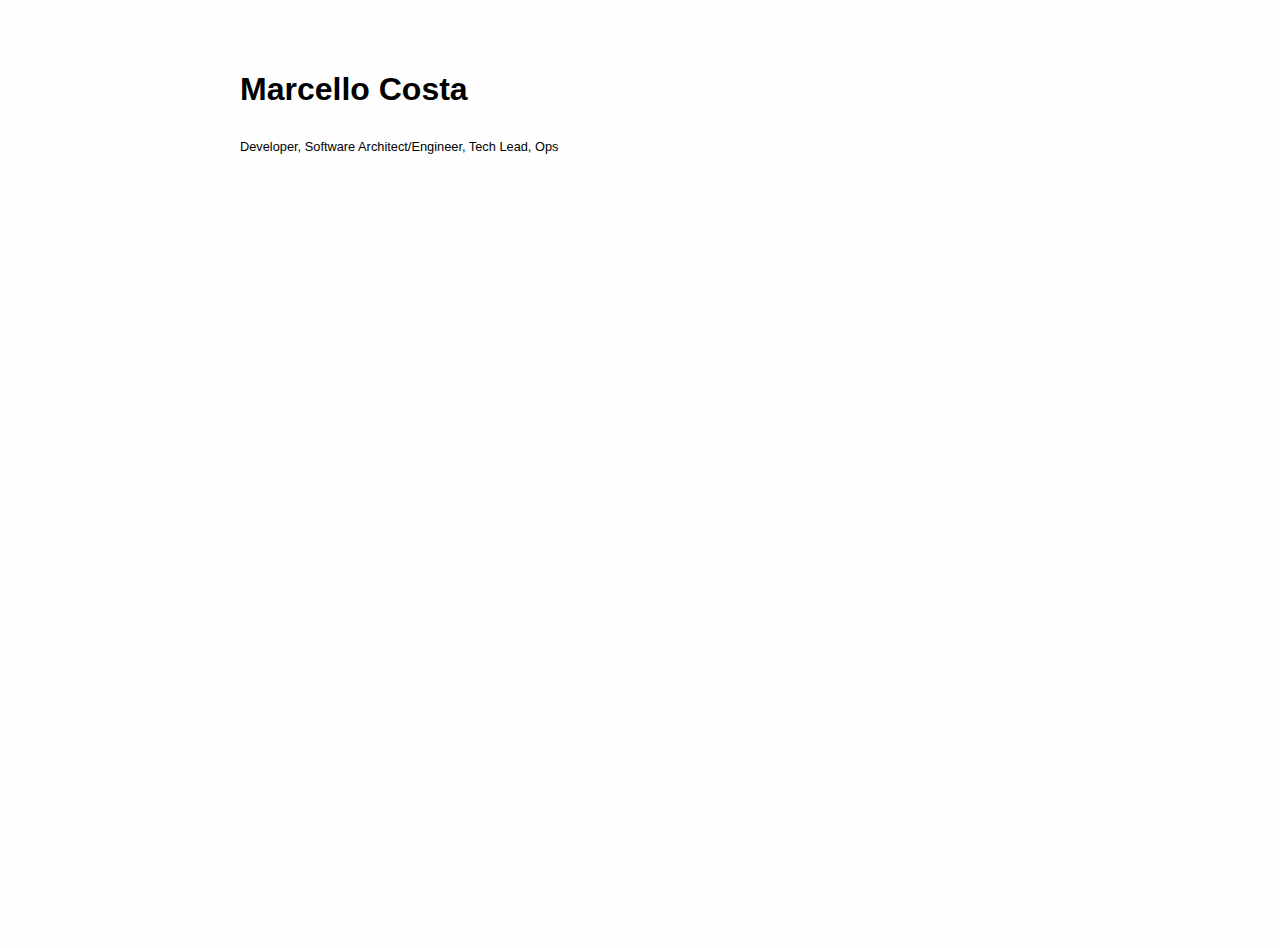
==== commit 648a000a: "Refator com tokens" ====
--- a/index.html
+++ b/index.html
@@ -1 +1 @@
-<!DOCTYPE html><html lang="en"><head><meta charSet="utf-8"/><link rel="preload" as="font" href="/_next/static/media/2aaf0723e720e8b9-s.p.woff2" crossorigin="" type="font/woff2"/><link rel="stylesheet" href="/_next/static/css/495c255344c060a8.css" data-precedence="next"/><link rel="preload" as="style" href="/globals.css"/><link rel="preload" as="style" href="/page.module.css"/><title>Create Next App</title><meta name="description" content="Generated by create next app"/><meta name="viewport" content="width=device-width, initial-scale=1"/><link rel="icon" href="/favicon.ico" type="image/x-icon" sizes="any"/><meta name="next-size-adjust"/><meta charset="utf-8"/><meta name="viewport" content="width=device-width,initial-scale=1,shrink-to-fit=no"/><meta name="theme-color" content="#000000"/><title>CV Marcello Costa</title><link rel="stylesheet" href="/globals.css"/><link rel="stylesheet" href="/page.module.css"/><script src="/_next/static/chunks/polyfills-c67a75d1b6f99dc8.js" noModule=""></script></head><body style="font-family:Arial" class="__className_0ec1f4"><noscript>You need to enable JavaScript to run this app.</noscript><div id="root"></div><main class="main"><div style="padding:1em;width:800px"><h1>Marcello Costa</h1><span style="position:relative;top:8px;font-size:0.8em">Developer,Software Architect/Engineer, Tech Lead, Ops</span><br/><br/><br/><div style="color:#858585;line-height:2.4;padding-right:1.9em"><div><img alt="Email" src="/mail.png" style="position:relative;top:4px;padding-right:0.6em"/>marcello88costa@yahoo.com.br<br/></div></div><br/><br/><span style="position:relative;color:#2079C7"><strong>ABOUT ME</strong></span><div style="position:relative;top:16px;color:#858585;line-height:1.8;text-align:justify;padding-right:1.9em"><p>From a very young age I was interested in the area of technology and programming. I have a mostly generalist profile and I have worked (at different levels) with different technologies and I am always studying new areas. I briefly mention in the skills section (right side of the curriculum) everything I have studied and/or worked with. </p><p>With more than 10 years of experience, the areas where I have intermediate, advanced or specialization knowledge are (in short): Web Development with PHP and/or Node.JS, PHP Frameworks, Javascript Frameworks (Vue.js and React), Linux (Server configuration and management), APIs and WebHooks, MySQL/MariaDB and PostgreSQL. I also have consolidated experience in technical leadership of IT teams.</p></div><br/><br/><span style="position:relative;color:#2079C7"><strong>EXPERIENCE</strong></span><br/><br/><div style="color:#858585;line-height:1.8;text-align:justify;padding-right:1.9em"><span style="color:#000"><strong style="font-size:1.1em">PicPay</strong>, Remote — <i>Tech Lead, Developer</i></span><br/>JUNE / 2021 - UNTIL NOW<br/><div style="position:relative;top:16px"><p>I joined the company as a developer and played a key role in building a groundbreaking Peer-to-Peer Lending product known as &quot;Loans Club.&quot; Through my dedication and expertise, I contributed to its evolution and provided professional support to the team, earning a prominent position. This led to my promotion as Tech Lead, where I made important technical and non-technical decisions, served as a guide and support for team members, and became the main technical focal point in crucial situations.</p><p>Due to my positive contributions, I gained relevance within the company and was invited to a headquarters meeting to discuss solutions for cost reduction and revenue optimization of multi-billion reais worth of businesses. Additionally, I had the opportunity to join other teams and contribute to the development of new products. As a mentor, I guided at least six individuals and delivered technical presentations to the entire tribe, further establishing my reputation as a trusted and knowledgeable professional.</p><p>Overall, my journey involved significant contributions to the success of the company&#x27;s Peer-to-Peer Lending product. From starting as a developer to becoming a Tech Lead, I made valuable decisions, supported my team, and played a pivotal role in important discussions. My impact extended beyond my immediate responsibilities, as I contributed to cost reduction initiatives and mentored colleagues, earning the trust and recognition of the organization.</p></div></div><div style="position:relative;top:16px;line-height:1.8"><br/><span style="color:#2079C7;font-weight:bold">Some of the skills used:</span><span style="color:#666666;font-weight:bold"> Lumen/Laravel, HyperF, Docker, API Gateway, BFF (Backend for frontend), Services/Microservices, DDD, Swagger, PHPUnit, Jest, Kubernetes, AWS, Observability (New Relic, Grafana).</span></div><br/><br/><br/><div style="color:#858585;line-height:1.8;text-align:justify;padding-right:1.9em"><span style="color:#000"><strong style="font-size:1.1em">Grupo Viva Eventos</strong>, Juiz de Fora/MG - Brazil — <i>Software Architect, Tech Lead, Ops, Developer</i></span><br/>JANUARY / 2019 - MARCH / 2021<br/><div style="position:relative;top:16px"><p>After assuming the role of software architect, I took charge of defining functional and non-functional requirements and participated in strategic decisions alongside the Scrum Master, Product Owner, and stakeholders. In addition to my architectural responsibilities, I also served as a Tech Lead and handled certain DevOps functions. My focus was on implementing the foundation for new projects, creating requirement documents and technical instructions that met client demands while ensuring long-term maintainability. I introduced new technologies and methodologies to enhance the team&#x27;s workflow, resulting in the migration from a monolithic system to a microservices/modular monolith architecture using industry-standard tools and patterns such as DDD, Event Driven, CQRS, Event Sourcing, RabbitMQ, and Docker containers. These improvements enabled remote development and enhanced the overall flow of development and delivery.</p><p>As a developer, I actively contributed to the construction of the microservices/modular monolith project, implementing architecture standards, and promoting good development practices in both frontend and backend. I trained the team on the new paradigms and conducted resume analysis, developed tests for selection processes, and conducted interviews for IT positions. Additionally, I played a crucial role in onboarding new employees, ensuring they were equipped with the necessary knowledge of the company&#x27;s tools, operational procedures, and culture.</p></div></div><div style="position:relative;top:16px;line-height:1.8"><br/><span style="color:#2079C7;font-weight:bold">Some of the skills used (in addition to the previous position in the company - quoted below): </span><span style="color:#666666;font-weight:bold">Lean, Docker, API Gateway, Reverse Proxy, RabbitMQ, TypeScript, TypeORM, GraphQL, Express, Services/Microservices, DDD, Event Driven, CQRS, Event Sourcing, Sagas, React/React Native, Onion Architecture, Hexagonal Architecture, Swagger, PHPUnit , Jest.</span></div><br/><br/><br/><div style="color:#858585;line-height:1.8;text-align:justify;padding-right:1.9em"><span style="color:#000"><strong style="font-size:1.1em">Grupo Viva Eventos</strong>, Juiz de Fora/MG - Brazil — <i>Developer, Ops</i></span><br/>MAY / 2017 - JANUARY / 2019<br/><div style="position:relative;top:16px"><p>I joined the company initially as a systems analyst, but in a short time I assumed the position of Developer with Ops, working not only in the development of new products and existing products (ERP, websites and integrations with third-party services), but also creating and managing EC2 Linux servers on Amazon.</p></div></div><div style="position:relative;top:16px;line-height:1.8"><br/><span style="color:#2079C7;font-weight:bold">Some of the skills used:</span><span style="color:#666666;font-weight:bold">PHP, Symfony, Node.js, Electron, Express, Restify, APIs, WebSockets, Shell Script, Linux, AWS, PostgreSQL, Git, SVN, HTML 5, CSS, SASS, ES6, JQuery, Twitter Bootstrap, GIMP, MVC, Jira, BitBucket, Wordpress, SCRUM, Kanban, PHPUnit.</span></div><br/><br/><br/><div style="color:#858585;line-height:1.8;text-align:justify;padding-right:1.9em"><span style="color:#000"><strong style="font-size:1.1em">Mundo Mídia</strong>, Viçosa/MG - Brazil — <i>Developer, Ops, Tech Support, Tech Lead</i></span><br/>SEPTEMBER / 2014 - FEBRUARY / 2017<br/><div style="position:relative;top:16px"><p>In my role, I provided direct customer service via chat, telephone, and email, resolving conflicts and offering new solutions or alternatives. I also collaborated with sales teams in these channels. Additionally, I worked on software and website development, using technologies tailored to the company&#x27;s and customers needs. Quality, ease of maintenance, and user-friendliness were my priorities, rather than focusing on specific programming languages or design patterns. I also managed Linux and Windows servers, addressing technical issues and liaising with hosting providers when necessary.</p><p>As the company grew, I took on additional responsibilities, including analyzing resumes, conducting interviews for IT positions, and coordinating the IT team. I trained new employees on the company&#x27;s tools, operational procedures, and led the migration of a system from Classic ASP (VB6) to C# (ASP.NET). I played an active role in developing and refining internal IT processes and performed strategic analysis of financial and technical requirements to inform decision-making in the IT department. Furthermore, I developed integrations between systems, web services, and various APIs, contributing to the overall improvement of operations.</p><p>Overall, my role encompassed customer service, development, server management, recruitment, and process improvement within the IT department. I consistently sought to provide effective solutions, enhance operational efficiency, and deliver exceptional service to both customers and internal stakeholders.</p></div></div><div style="position:relative;top:16px;line-height:1.8"><br/><span style="color:#2079C7;font-weight:bold">Some of the skills used:</span><span style="color:#666666;font-weight:bold">PHP, CodeIgniter, NodeJS, Express.js, APIs, WebSockets, Classic ASP (VB6), Asp.net (C#), Shell Script, Linux, AWS, Rackspace, MySQL, SVN, HTML 5, JQuery, AngularJS, Twitter Bootstrap, MVC, Mantis Bug Tracker, Wordpress.</span></div><br/><br/><br/><div style="color:#858585;line-height:1.8;text-align:justify;padding-right:1.9em"><span style="color:#000"><strong style="font-size:1.1em">Aprimorar Desenvolvimento / InfoMobi</strong>, Juiz de Fora/MG - Brazil — <i>Developer, Ops</i></span><br/>OCTOBER / 2013 - APRIL / 2014<br/><div style="position:relative;top:16px"><p>In my role, I was responsible for the development and maintenance of websites using PHP frameworks such as Symfony, Wordpress, and the company&#x27;s own framework/CMS. I worked with various databases, including MySQL and PostgreSQL. Additionally, I managed Linux and Windows servers across different hosting platforms and oversaw the maintenance and management of the company&#x27;s internal infrastructure, including network systems.</p><p>I played a vital role in developing new integrations between systems, web services, and APIs, as well as creating internal solutions such as VPN applications in both web and desktop environments using C#. I actively participated in gathering requirements for new project features, conducted data modeling processes, and performed software analysis.</p><p>Furthermore, I engaged in technical meetings with third parties to gather requirements for integrating their systems with the company&#x27;s products. My contributions ensured smooth and efficient collaboration between external partners and our internal development processes.</p></div></div><div style="position:relative;top:16px;line-height:1.8"><br/><span style="color:#2079C7;font-weight:bold">Some of the skills used:</span><span style="color:#666666;font-weight:bold">PHP, Symfony, NodeJS, Express.js, APIs, WebSockets, Shell Script, Linux, AWS, PostgreSQL, SVN, HTML 5, JQuery, Twitter Bootstrap, MVC, Mantis Bug Tracker, Wordpress.</span></div><br/><br/><br/><div style="color:#858585;line-height:1.8;text-align:justify;padding-right:1.9em"><span style="color:#000"><strong style="font-size:1.1em">Otimize Divulgação e Publicidade</strong>, Juiz de Fora/MG - Brazil — <i>Web content manager, Web Designer, Tech Support and Audio/Video editor</i></span><br/>OCTOBER / 2011 - FEBRUARY / 2012  (internship) | MARCH / 2012 - JUNE / 2013<br/><div style="position:relative;top:16px"><p>I carried out company website maintenance, content editing (audio, video and images) and user support. In the first period mentioned above, I worked as an intern. In the second period, the company got in touch so that it could provide services to it again.</p></div></div><div style="position:relative;top:16px;line-height:1.8"><br/><span style="color:#2079C7;font-weight:bold">Some of the skills used:</span><span style="color:#666666;font-weight:bold">HTML, CSS, Sony Vegas Pro, GIMP</span></div><br/><br/><br/><span style="position:relative;color:#2079C7"><strong>CERTIFICATIONS/COURSES</strong></span><br/><br/><div style="padding-left:20px">➤ Programming / Coding<ul style="padding-left:40px;line-height:30px;color:#858585"><li style="position:relative;padding-top:10px">Python - Getting started in practice (2020)</li><li>Python - Getting Started with DB API (2020)</li><li>Python O.O. (2020)</li><li>Python - Object Oriented Practice (2020)</li><li>Python - Best practices and file management</li><li>Web Crawler with Python</li><li>Java 8 (intro) (2020)</li><li>Rocketseat NextJs (2020)</li><li>Fundamentals of Software Architecture (2020)</li><li>Learning Domain Driven Design (DDD) From Scratch (2020)</li><li>Node.js - Getting Started with Testing (with Express, Mocha, and Chai) (2020)</li><li>Testing with PHPUnit (2020)</li><li>Rocketseat GoStack (2019)</li><ul style="padding-left:20px"><li>Node.JS</li><li>React / React Native / SSR com Next.JS</li><li>Prototyping (UI) with Adobe XD</li><li>Flux Architecture</li><li>Security in Node.JS</li><li>Adonis.JS</li><li>Geolocation and Maps</li><li>Gatsby</li><li>Front End Documentation</li><li>MongoDB and Redis</li></ul><li>HTML, Dreamweaver (2010)</li><li>Adobe Flash (2010)</li><li>PHP (2010)</li></ul><br/><br/>➤ Cloud / Ops<ul style="padding-left:40px;line-height:30px;color:#858585"><li style="position:relative;padding-top:10px">Fundamentals of Ethical Hacking - In progress</li><li>Ansible: Automating Your Infrastructure (2020) - In progress</li><li>GitLab CI: Pipelines, CI, and Deployment (2020) - In progress</li><li>Microservices, Docker, Kubernetes, Jenkins and Helm (2020)</li><li>Large-scale Jenkins via Docker and Kubernetes (2020)</li><li>Kubernetes for Beginners (Kubernetes + Docker + DevOps) (2020)</li><li>Complete Guide to Elasticsearch (2020)</li><li>The Complete Apache Kafka course for beginners (2020)</li><li>Apache Kafka: Working with Messaging and Real Time (2020)</li><li>Microservices With Kubernetes, Docker &amp; API Gateway Kong (2020)</li><li>Amazon Load Balancer - Autoscaling (2020)</li><li>Starting with Istio (2020)</li><li>Starting as Nginx (2020)</li><li>Microservices &amp; API Gateway (2020)</li><li>Linux Network Administration &amp; Management (2009)</li><li>Working with Vagrant (2020)</li></ul><br/><br/>➤ DBMS (Databases)<ul style="padding-left:40px;line-height:30px;color:#858585"><li style="position:relative;padding-top:10px">NoSQL and MongoDB for SQL Developers (2020)</li><li>MySQL (2010)</li></ul><br/><br/>➤ Management / Governance<ul style="padding-left:40px;line-height:30px;color:#858585"><li style="position:relative;padding-top:10px">Project Management - PMBOK - Bradesco Foundation (2013)</li><li>Enterprise Architecture with TOGAF 9.1: What is it? (2020)</li></ul><br/><br/>➤Design, Audio, Video<ul style="padding-left:40px;line-height:30px;color:#858585"><li style="position:relative;padding-top:10px">CorelDraw X3 (2010)</li><li>Photoshop CS3 (2010)</li></ul><br/><br/>➤ Others<ul style="padding-left:40px;line-height:30px;color:#858585"><li style="position:relative;padding-top:10px">AutoCAD 2D (2006)</li><li>Maintenance and Assembly of PCs (2001)</li><li>Windows 98, Office 97 (2001)</li></ul></div><br/><br/><br/><span style="position:relative;color:#2079C7"><strong>WORKSHOPS AND EVENTS</strong></span><br/><div style="padding-left:20px"><ul style="padding-left:40px;line-height:30px;color:#858585"><li style="position:relative;padding-top:10px">Rocketseat Experience 2019 (listener)</li><li>Hackathon Rocketseat Experience 2019 (participant)</li><li>1º Linux Day - Vianna Jr Institute 2006 (listener)</li><li>Live Consulting: Breaking a Monolithic System into Microservices (Youtube - “Full Cycle” channel) (participant)</li></ul></div><br/><br/><br/><span style="position:relative;color:#2079C7"><strong>PROJECTS / PORTFOLIO</strong></span><br/><br/><div style="padding-left:20px"><span><strong>Insider Framework</strong> — PHP Web framework</span><div style="font-size:1em;color:#858585;line-height:1.8;text-align:justify;padding-right:1.9em;padding-top:10px"><p>This project was born as a way of learning the PHP language in 2011. At first, the framework had the following features: its own template engine, componentization of frontend objectives, architecture initially based on (H)MVC.</p><p>Over the years, new features were implemented (such as its own updates system) and more recently a complete restructuring of the project was started.</p><p>The project repository can be accessed <a href="https://github.com/marcelloti/InsiderFramework" target="blank" style="font-weight:bold;color:#77ADDD">here</a></p></div><br/><br/><span><strong>Culturalize</strong> — Blog/Site with various news</span><div style="font-size:1em;color:#858585;line-height:1.8;text-align:justify;padding-right:1.9em;padding-top:10px"><p>Culturalize was a personal project maintained autonomously and non-profit from 2009 to 2019. It posted news about pop culture, arts, technology, health, entertainment and other topics. The project is currently on hiatus.</p></div><br/><br/><span><strong>Medium</strong></span><div style="font-size:1em;color:#858585;line-height:1.8;text-align:justify;padding-right:1.9em;padding-top:10px"><p>I created a profile on Medium a while ago. As Culturalize is currently on hiatus, I decided to open the profile to dedicate some of my time to posting directly on Medium.</p></div></div><br/><br/><br/><span style="position:relative;color:#2079C7"><strong>MY GOALS</strong></span><br/><br/><div style="color:#858585;line-height:1.8;text-align:justify;padding-right:1.9em"><p>I am interested in positions in the IT area such as Tech Lead, Software Analyst/Developer or in areas of intersection with IT, where I can use my technical knowledge to effectively add to the company&#x27;s projects. I am mainly looking for long-term projects that have as a perspective the technical evolution and continuous improvement (of the product and of the team), in a company that values the quality of the software and has a friendly environment that encourages dialogue between team(s) and managers and also the autonomy of the team for technical decisions.</p></div><br/><br/><br/><span style="position:relative;color:#2079C7"><strong>SKILLS</strong></span><br/><br/><span><strong>BACKEND STACK</strong></span><div style="color:#858585;line-height:1.8;text-align:justify;padding-right:1.9em;padding-left:1.5em;padding-top:0.8em">➤ PHP 5 / 7 / 8<br/>➤ Node.JS<br/>➤ TypeScript<br/>➤ APIs and WebHooks<br/>➤ WebSockets<br/>➤ Microservices / Services / Modular Monoliths<br/>➤ Classic VB (VB6)<br/>➤ Free Pascal / Pascal (Lazarus / Delphi <!-- -->&lt;=<!-- --> 7)<br/>➤ Shell Script<br/></div><br/><br/><span><strong>FRONTEND STACK</strong></span><div style="color:#858585;line-height:1.8;text-align:justify;padding-right:1.9em;padding-left:1.5em;padding-top:0.8em">➤ HTML 5<br/>➤ CSS, SASS<br/>➤ Javascript (ES5, ES6, ES7, ES8)<br/>➤ TypeScript (Front)<br/>➤ React JS<br/>➤ JQuery<br/>➤ Vue.js 2<br/>➤ AngularJS<br/>➤ Twitter Bootstrap<br/>➤ Zurb Foundation<br/>➤ Babel<br/>➤ Webpack<br/></div><br/><br/><span><strong>MOBILE STACK</strong></span><div style="color:#858585;line-height:1.8;text-align:justify;padding-right:1.9em;padding-left:1.5em;padding-top:0.8em">➤ React Native<br/>➤ Vue.js + Cordova/Quasar Framework<br/></div><br/><br/><span><strong>MESSAGING STACK</strong></span><div style="color:#858585;line-height:1.8;text-align:justify;padding-right:1.9em;padding-left:1.5em;padding-top:0.8em">➤ Apache Kafka<br/>➤ RabbitMQ<br/></div><br/><br/><span><strong>OPS (SERVER) STACK</strong></span><div style="color:#858585;line-height:1.8;text-align:justify;padding-right:1.9em;padding-left:1.5em;padding-top:0.8em">➤ Docker<br/>➤ Linux<br/>➤ AWS<br/>➤ Rackspace<br/>➤ Digital Ocean<br/>➤ Shared hosting<br/>➤ Reverse Proxy (Traefik)<br/>➤ Kubernetes<br/>➤ Jenkins<br/>➤ Zeebe Workflow Engine<br/>➤ Terraform<br/></div><br/><br/><span><strong>DBMS</strong></span><div style="color:#858585;line-height:1.8;text-align:justify;padding-right:1.9em;padding-left:1.5em;padding-top:0.8em">➤ MySQL<br/>➤ MariaDB<br/>➤ PostgreSQL<br/>➤ MongoDB<br/>➤ Redis<br/>➤ SQLite<br/>➤ Paradox<br/></div><br/><br/><span><strong>VCS</strong></span><div style="color:#858585;line-height:1.8;text-align:justify;padding-right:1.9em;padding-left:1.5em;padding-top:0.8em">➤ Git<br/>➤ SVN<br/>➤ Bitbucket/Github<br/></div><br/><br/><span><strong>AGILE / TEAM MANAGEMENT SKILLS</strong></span><div style="color:#858585;line-height:1.8;text-align:justify;padding-right:1.9em;padding-left:1.5em;padding-top:0.8em">➤ SCRUM<br/>➤ Kanban<br/>➤ Lean<br/>➤ XP<br/></div><br/><br/><span><strong>ADDITIONAL SKILLS</strong></span><div style="color:#858585;line-height:1.8;text-align:justify;padding-right:1.9em;padding-left:1.5em;padding-top:0.8em">➤ SCRUM<br/>➤ TDD, DDD, BDD<br/>➤ BFF (Backend for frontend)<br/>➤ New Relic<br/>➤ Grafana<br/>➤ Onion Architecture<br/>➤ Hexagonal Architecture<br/>➤ Swagger / OpenAPI<br/>➤ GraphQL<br/>➤ TypeORM<br/>➤ (H)MVC<br/>➤ Mantis Bug Tracker<br/>➤ Jira<br/>➤ Gulp<br/>➤ PHPUnit<br/>➤ Mocha + Chai<br/>➤ Jest<br/>➤ Event Driven<br/>➤ Event Sourcing<br/>➤ CQRS<br/>➤ Sagas (Zeebe W.E.)<br/></div><br/><br/><span><strong>EDUCATION</strong></span><div style="color:#858585;line-height:1.8;text-align:justify;padding-right:1.9em;padding-left:1.5em;padding-top:0.8em"><strong>Complete High School</strong><br/>Incomplete course of Computer Science – Federal University of Juiz de Fora (I dropped out of college in 2013)</div></div><br/><br/><br/><br/><br/><br/><br/><br/><br/><br/></main><script src="/_next/static/chunks/webpack-f2104c6dad2780bb.js" async=""></script><script src="/_next/static/chunks/2443530c-d4a6bd7fc7f21e3c.js" async=""></script><script src="/_next/static/chunks/488-4b4f25e9948f085c.js" async=""></script><script src="/_next/static/chunks/main-app-b6c13d44deffa505.js" async=""></script><script>(self.__next_f=self.__next_f||[]).push([0])</script><script>self.__next_f.push([1,"1:HL[\"/_next/static/media/2aaf0723e720e8b9-s.p.woff2\",{\"as\":\"font\",\"type\":\"font/woff2\"}]\n2:HL[\"/_next/static/css/495c255344c060a8.css\",{\"as\":\"style\"}]\n0:\"$L3\"\n"])</script><script>self.__next_f.push([1,"4:I{\"id\":\"8827\",\"chunks\":[\"272:static/chunks/webpack-f2104c6dad2780bb.js\",\"667:static/chunks/2443530c-d4a6bd7fc7f21e3c.js\",\"488:static/chunks/488-4b4f25e9948f085c.js\"],\"name\":\"\",\"async\":false}\n6:I{\"id\":\"9126\",\"chunks\":[\"272:static/chunks/webpack-f2104c6dad2780bb.js\",\"667:static/chunks/2443530c-d4a6bd7fc7f21e3c.js\",\"488:static/chunks/488-4b4f25e9948f085c.js\"],\"name\":\"\",\"async\":false}\n8:I{\"id\":\"4463\",\"chunks\":[\"272:static/chunks/webpack-f2104c6dad2780bb.js\",\"667:static/chunks/2443530c-d4a6bd7fc7f21e3c.js\",\"48"])</script><script>self.__next_f.push([1,"8:static/chunks/488-4b4f25e9948f085c.js\"],\"name\":\"\",\"async\":false}\n9:I{\"id\":\"1010\",\"chunks\":[\"272:static/chunks/webpack-f2104c6dad2780bb.js\",\"667:static/chunks/2443530c-d4a6bd7fc7f21e3c.js\",\"488:static/chunks/488-4b4f25e9948f085c.js\"],\"name\":\"\",\"async\":false}\n"])</script><script>self.__next_f.push([1,"3:[[[\"$\",\"link\",\"0\",{\"rel\":\"stylesheet\",\"href\":\"/_next/static/css/495c255344c060a8.css\",\"precedence\":\"next\"}]],[\"$\",\"$L4\",null,{\"assetPrefix\":\"\",\"initialCanonicalUrl\":\"/\",\"initialTree\":[\"\",{\"children\":[\"__PAGE__\",{}]},\"$undefined\",\"$undefined\",true],\"initialHead\":[\"$L5\",[\"$\",\"meta\",null,{\"name\":\"next-size-adjust\"}]],\"globalErrorComponent\":\"$6\",\"notFound\":[\"$\",\"html\",null,{\"lang\":\"en\",\"children\":[[\"$\",\"head\",null,{\"children\":[[\"$\",\"meta\",null,{\"charset\":\"utf-8\"}],[\"$\",\"meta\",null,{\"name\":\"viewport\",\"content\":\"width=device-width,initial-scale=1,shrink-to-fit=no\"}],[\"$\",\"meta\",null,{\"name\":\"theme-color\",\"content\":\"#000000\"}],[\"$\",\"link\",null,{\"rel\":\"stylesheet\",\"href\":\"/globals.css\"}],[\"$\",\"link\",null,{\"rel\":\"stylesheet\",\"href\":\"/page.module.css\"}],[\"$\",\"title\",null,{\"children\":\"CV Marcello Costa\"}]]}],[\"$\",\"body\",null,{\"style\":{\"fontFamily\":\"Arial\"},\"className\":\"__className_0ec1f4\",\"children\":[[\"$\",\"noscript\",null,{\"children\":\"You need to enable JavaScript to run this app.\"}],[\"$\",\"div\",null,{\"id\":\"root\"}],[\"$L7\",\"$undefined\",[[\"$\",\"title\",null,{\"children\":\"404: This page could not be found.\"}],[\"$\",\"div\",null,{\"style\":{\"fontFamily\":\"system-ui,\\\"Segoe UI\\\",Roboto,Helvetica,Arial,sans-serif,\\\"Apple Color Emoji\\\",\\\"Segoe UI Emoji\\\"\",\"height\":\"100vh\",\"textAlign\":\"center\",\"display\":\"flex\",\"flexDirection\":\"column\",\"alignItems\":\"center\",\"justifyContent\":\"center\"},\"children\":[\"$\",\"div\",null,{\"children\":[[\"$\",\"style\",null,{\"dangerouslySetInnerHTML\":{\"__html\":\"body{color:#000;background:#fff;margin:0}.next-error-h1{border-right:1px solid rgba(0,0,0,.3)}@media (prefers-color-scheme:dark){body{color:#fff;background:#000}.next-error-h1{border-right:1px solid rgba(255,255,255,.3)}}\"}}],[\"$\",\"h1\",null,{\"className\":\"next-error-h1\",\"style\":{\"display\":\"inline-block\",\"margin\":\"0 20px 0 0\",\"padding\":\"0 23px 0 0\",\"fontSize\":24,\"fontWeight\":500,\"verticalAlign\":\"top\",\"lineHeight\":\"49px\"},\"children\":\"404\"}],[\"$\",\"div\",null,{\"style\":{\"display\":\"inline-block\"},\"children\":[\"$\",\"h2\",null,{\"style\":{\"fontSize\":14,\"fontWeight\":400,\"lineHeight\":\"49px\",\"margin\":0},\"children\":\"This page could not be found.\"}]}]]}]}]]]]}]]}],\"asNotFound\":false,\"children\":[[\"$\",\"html\",null,{\"lang\":\"en\",\"children\":[[\"$\",\"head\",null,{\"children\":[[\"$\",\"meta\",null,{\"charset\":\"utf-8\"}],[\"$\",\"meta\",null,{\"name\":\"viewport\",\"content\":\"width=device-width,initial-scale=1,shrink-to-fit=no\"}],[\"$\",\"meta\",null,{\"name\":\"theme-color\",\"content\":\"#000000\"}],[\"$\",\"link\",null,{\"rel\":\"stylesheet\",\"href\":\"/globals.css\"}],[\"$\",\"link\",null,{\"rel\":\"stylesheet\",\"href\":\"/page.module.css\"}],[\"$\",\"title\",null,{\"children\":\"CV Marcello Costa\"}]]}],[\"$\",\"body\",null,{\"style\":{\"fontFamily\":\"Arial\"},\"className\":\"__className_0ec1f4\",\"children\":[[\"$\",\"noscript\",null,{\"children\":\"You need to enable JavaScript to run this app.\"}],[\"$\",\"div\",null,{\"id\":\"root\"}],[\"$\",\"$L8\",null,{\"parallelRouterKey\":\"children\",\"segmentPath\":[\"children\"],\"error\":\"$undefined\",\"errorStyles\":\"$undefined\",\"loading\":\"$undefined\",\"loadingStyles\":\"$undefined\",\"hasLoading\":false,\"template\":[\"$\",\"$L9\",null,{}],\"templateStyles\":\"$undefined\",\"notFound\":\"$undefined\",\"notFoundStyles\":\"$undefined\",\"childProp\":{\"current\":[[\"$\",\"main\",null,{\"className\":\"main\",\"children\":[[\"$\",\"div\",null,{\"style\":{\"padding\":\"1em\",\"width\":\"800px\"},\"children\":[[\"$\",\"h1\",null,{\"children\":\"Marcello Costa\"}],[\"$\",\"span\",null,{\"style\":{\"position\":\"relative\",\"top\":\"8px\",\"fontSize\":\"0.8em\"},\"children\":\"Developer,Software Architect/Engineer, Tech Lead, Ops\"}],[\"$\",\"br\",null,{}],[\"$\",\"br\",null,{}],[\"$\",\"br\",null,{}],[\"$\",\"div\",null,{\"style\":{\"color\":\"#858585\",\"lineHeight\":\"2.4\",\"paddingRight\":\"1.9em\"},\"children\":[\"$\",\"div\",null,{\"children\":[[\"$\",\"img\",null,{\"alt\":\"Email\",\"src\":\"/mail.png\",\"style\":{\"position\":\"relative\",\"top\":\"4px\",\"paddingRight\":\"0.6em\"}}],\"marcello88costa@yahoo.com.br\",[\"$\",\"br\",null,{}]]}]}],[\"$\",\"br\",null,{}],[\"$\",\"br\",null,{}],[\"$\",\"span\",null,{\"style\":{\"position\":\"relative\",\"color\":\"#2079C7\"},\"children\":[\"$\",\"strong\",null,{\"children\":\"ABOUT ME\"}]}],[\"$\",\"div\",null,{\"style\":{\"position\":\"relative\",\"top\":\"16px\",\"color\":\"#858585\",\"lineHeight\":\"1.8\",\"textAlign\":\"justify\",\"paddingRight\":\"1.9em\"},\"children\":[[\"$\",\"p\",null,{\"children\":\"From a very young age I was interested in the area of technology and programming. I have a mostly generalist profile and I have worked (at different levels) with different technologies and I am always studying new areas. I briefly mention in the skills section (right side of the curriculum) everything I have studied and/or worked with. \"}],[\"$\",\"p\",null,{\"children\":\"With more than 10 years of experience, the areas where I have intermediate, advanced or specialization knowledge are (in short): Web Development with PHP and/or Node.JS, PHP Frameworks, Javascript Frameworks (Vue.js and React), Linux (Server configuration and management), APIs and WebHooks, MySQL/MariaDB and PostgreSQL. I also have consolidated experience in technical leadership of IT teams.\"}]]}],[\"$\",\"br\",null,{}],[\"$\",\"br\",null,{}],[\"$\",\"span\",null,{\"style\":{\"position\":\"relative\",\"color\":\"#2079C7\"},\"children\":[\"$\",\"strong\",null,{\"children\":\"EXPERIENCE\"}]}],[\"$\",\"br\",null,{}],[\"$\",\"br\",null,{}],[\"$\",\"div\",null,{\"style\":{\"color\":\"#858585\",\"lineHeight\":\"1.8\",\"textAlign\":\"justify\",\"paddingRight\":\"1.9em\"},\"children\":[[\"$\",\"span\",null,{\"style\":{\"color\":\"#000\"},\"children\":[[\"$\",\"strong\",null,{\"style\":{\"fontSize\":\"1.1em\"},\"children\":\"PicPay\"}],\", Remote — \",[\"$\",\"i\",null,{\"children\":\"Tech Lead, Developer\"}]]}],[\"$\",\"br\",null,{}],\"JUNE / 2021 - UNTIL NOW\",[\"$\",\"br\",null,{}],[\"$\",\"div\",null,{\"style\":{\"position\":\"relative\",\"top\":\"16px\"},\"children\":[[\"$\",\"p\",null,{\"children\":\"I joined the company as a developer and played a key role in building a groundbreaking Peer-to-Peer Lending product known as \\\"Loans Club.\\\" Through my dedication and expertise, I contributed to its evolution and provided professional support to the team, earning a prominent position. This led to my promotion as Tech Lead, where I made important technical and non-technical decisions, served as a guide and support for team members, and became the main technical focal point in crucial situations.\"}],[\"$\",\"p\",null,{\"children\":\"Due to my positive contributions, I gained relevance within the company and was invited to a headquarters meeting to discuss solutions for cost reduction and revenue optimization of multi-billion reais worth of businesses. Additionally, I had the opportunity to join other teams and contribute to the development of new products. As a mentor, I guided at least six individuals and delivered technical presentations to the entire tribe, further establishing my reputation as a trusted and knowledgeable professional.\"}],[\"$\",\"p\",null,{\"children\":\"Overall, my journey involved significant contributions to the success of the company's Peer-to-Peer Lending product. From starting as a developer to becoming a Tech Lead, I made valuable decisions, supported my team, and played a pivotal role in important discussions. My impact extended beyond my immediate responsibilities, as I contributed to cost reduction initiatives and mentored colleagues, earning the trust and recognition of the organization.\"}]]}]]}],[\"$\",\"div\",null,{\"style\":{\"position\":\"relative\",\"top\":\"16px\",\"lineHeight\":\"1.8\"},\"children\":[[\"$\",\"br\",null,{}],[\"$\",\"span\",null,{\"style\":{\"color\":\"#2079C7\",\"fontWeight\":\"bold\"},\"children\":\"Some of the skills used:\"}],[\"$\",\"span\",null,{\"style\":{\"color\":\"#666666\",\"fontWeight\":\"bold\"},\"children\":\" Lumen/Laravel, HyperF, Docker, API Gateway, BFF (Backend for frontend), Services/Microservices, DDD, Swagger, PHPUnit, Jest, Kubernetes, AWS, Observability (New Relic, Grafana).\"}]]}],[\"$\",\"br\",null,{}],[\"$\",\"br\",null,{}],[\"$\",\"br\",null,{}],[\"$\",\"div\",null,{\"style\":{\"color\":\"#858585\",\"lineHeight\":\"1.8\",\"textAlign\":\"justify\",\"paddingRight\":\"1.9em\"},\"children\":[[\"$\",\"span\",null,{\"style\":{\"color\":\"#000\"},\"children\":[[\"$\",\"strong\",null,{\"style\":{\"fontSize\":\"1.1em\"},\"children\":\"Grupo Viva Eventos\"}],\", Juiz de Fora/MG - Brazil — \",[\"$\",\"i\",null,{\"children\":\"Software Architect, Tech Lead, Ops, Developer\"}]]}],[\"$\",\"br\",null,{}],\"JANUARY / 2019 - MARCH / 2021\",[\"$\",\"br\",null,{}],[\"$\",\"div\",null,{\"style\":{\"position\":\"relative\",\"top\":\"16px\"},\"children\":[[\"$\",\"p\",null,{\"children\":\"After assuming the role of software architect, I took charge of defining functional and non-functional requirements and participated in strategic decisions alongside the Scrum Master, Product Owner, and stakeholders. In addition to my architectural responsibilities, I also served as a Tech Lead and handled certain DevOps functions. My focus was on implementing the foundation for new projects, creating requirement documents and technical instructions that met client demands while ensuring long-term maintainability. I introduced new technologies and methodologies to enhance the team's workflow, resulting in the migration from a monolithic system to a microservices/modular monolith architecture using industry-standard tools and patterns such as DDD, Event Driven, CQRS, Event Sourcing, RabbitMQ, and Docker containers. These improvements enabled remote development and enhanced the overall flow of development and delivery.\"}],[\"$\",\"p\",null,{\"children\":\"As a developer, I actively contributed to the construction of the microservices/modular monolith project, implementing architecture standards, and promoting good development practices in both frontend and backend. I trained the team on the new paradigms and conducted resume analysis, developed tests for selection processes, and conducted interviews for IT positions. Additionally, I played a crucial role in onboarding new employees, ensuring they were equipped with the necessary knowledge of the company's tools, operational procedures, and culture.\"}]]}]]}],[\"$\",\"div\",null,{\"style\":{\"position\":\"relative\",\"top\":\"16px\",\"lineHeight\":\"1.8\"},\"children\":[[\"$\",\"br\",null,{}],[\"$\",\"span\",null,{\"style\":{\"color\":\"#2079C7\",\"fontWeight\":\"bold\"},\"children\":\"Some of the skills used (in addition to the previous position in the company - quoted below): \"}],[\"$\",\"span\",null,{\"style\":{\"color\":\"#666666\",\"fontWeight\":\"bold\"},\"children\":\"Lean, Docker, API Gateway, Reverse Proxy, RabbitMQ, TypeScript, TypeORM, GraphQL, Express, Services/Microservices, DDD, Event Driven, CQRS, Event Sourcing, Sagas, React/React Native, Onion Architecture, Hexagonal Architecture, Swagger, PHPUnit , Jest.\"}]]}],[\"$\",\"br\",null,{}],[\"$\",\"br\",null,{}],[\"$\",\"br\",null,{}],[\"$\",\"div\",null,{\"style\":{\"color\":\"#858585\",\"lineHeight\":\"1.8\",\"textAlign\":\"justify\",\"paddingRight\":\"1.9em\"},\"children\":[[\"$\",\"span\",null,{\"style\":{\"color\":\"#000\"},\"children\":[[\"$\",\"strong\",null,{\"style\":{\"fontSize\":\"1.1em\"},\"children\":\"Grupo Viva Eventos\"}],\", Juiz de Fora/MG - Brazil — \",[\"$\",\"i\",null,{\"children\":\"Developer, Ops\"}]]}],[\"$\",\"br\",null,{}],\"MAY / 2017 - JANUARY / 2019\",[\"$\",\"br\",null,{}],[\"$\",\"div\",null,{\"style\":{\"position\":\"relative\",\"top\":\"16px\"},\"children\":[\"$\",\"p\",null,{\"children\":\"I joined the company initially as a systems analyst, but in a short time I assumed the position of Developer with Ops, working not only in the development of new products and existing products (ERP, websites and integrations with third-party services), but also creating and managing EC2 Linux servers on Amazon.\"}]}]]}],[\"$\",\"div\",null,{\"style\":{\"position\":\"relative\",\"top\":\"16px\",\"lineHeight\":\"1.8\"},\"children\":[[\"$\",\"br\",null,{}],[\"$\",\"span\",null,{\"style\":{\"color\":\"#2079C7\",\"fontWeight\":\"bold\"},\"children\":\"Some of the skills used:\"}],[\"$\",\"span\",null,{\"style\":{\"color\":\"#666666\",\"fontWeight\":\"bold\"},\"children\":\"PHP, Symfony, Node.js, Electron, Express, Restify, APIs, WebSockets, Shell Script, Linux, AWS, PostgreSQL, Git, SVN, HTML 5, CSS, SASS, ES6, JQuery, Twitter Bootstrap, GIMP, MVC, Jira, BitBucket, Wordpress, SCRUM, Kanban, PHPUnit.\"}]]}],[\"$\",\"br\",null,{}],[\"$\",\"br\",null,{}],[\"$\",\"br\",null,{}],[\"$\",\"div\",null,{\"style\":{\"color\":\"#858585\",\"lineHeight\":\"1.8\",\"textAlign\":\"justify\",\"paddingRight\":\"1.9em\"},\"children\":[[\"$\",\"span\",null,{\"style\":{\"color\":\"#000\"},\"children\":[[\"$\",\"strong\",null,{\"style\":{\"fontSize\":\"1.1em\"},\"children\":\"Mundo Mídia\"}],\", Viçosa/MG - Brazil — \",[\"$\",\"i\",null,{\"children\":\"Developer, Ops, Tech Support, Tech Lead\"}]]}],[\"$\",\"br\",null,{}],\"SEPTEMBER / 2014 - FEBRUARY / 2017\",[\"$\",\"br\",null,{}],[\"$\",\"div\",null,{\"style\":{\"position\":\"relative\",\"top\":\"16px\"},\"children\":[[\"$\",\"p\",null,{\"children\":\"In my role, I provided direct customer service via chat, telephone, and email, resolving conflicts and offering new solutions or alternatives. I also collaborated with sales teams in these channels. Additionally, I worked on software and website development, using technologies tailored to the company's and customers needs. Quality, ease of maintenance, and user-friendliness were my priorities, rather than focusing on specific programming languages or design patterns. I also managed Linux and Windows servers, addressing technical issues and liaising with hosting providers when necessary.\"}],[\"$\",\"p\",null,{\"children\":\"As the company grew, I took on additional responsibilities, including analyzing resumes, conducting interviews for IT positions, and coordinating the IT team. I trained new employees on the company's tools, operational procedures, and led the migration of a system from Classic ASP (VB6) to C# (ASP.NET). I played an active role in developing and refining internal IT processes and performed strategic analysis of financial and technical requirements to inform decision-making in the IT department. Furthermore, I developed integrations between systems, web services, and various APIs, contributing to the overall improvement of operations.\"}],[\"$\",\"p\",null,{\"children\":\"Overall, my role encompassed customer service, development, server management, recruitment, and process improvement within the IT department. I consistently sought to provide effective solutions, enhance operational efficiency, and deliver exceptional service to both customers and internal stakeholders.\"}]]}]]}],[\"$\",\"div\",null,{\"style\":{\"position\":\"relative\",\"top\":\"16px\",\"lineHeight\":\"1.8\"},\"children\":[[\"$\",\"br\",null,{}],[\"$\",\"span\",null,{\"style\":{\"color\":\"#2079C7\",\"fontWeight\":\"bold\"},\"children\":\"Some of the skills used:\"}],[\"$\",\"span\",null,{\"style\":{\"color\":\"#666666\",\"fontWeight\":\"bold\"},\"children\":\"PHP, CodeIgniter, NodeJS, Express.js, APIs, WebSockets, Classic ASP (VB6), Asp.net (C#), Shell Script, Linux, AWS, Rackspace, MySQL, SVN, HTML 5, JQuery, AngularJS, Twitter Bootstrap, MVC, Mantis Bug Tracker, Wordpress.\"}]]}],[\"$\",\"br\",null,{}],[\"$\",\"br\",null,{}],[\"$\",\"br\",null,{}],[\"$\",\"div\",null,{\"style\":{\"color\":\"#858585\",\"lineHeight\":\"1.8\",\"textAlign\":\"justify\",\"paddingRight\":\"1.9em\"},\"children\":[[\"$\",\"span\",null,{\"style\":{\"color\":\"#000\"},\"children\":[[\"$\",\"strong\",null,{\"style\":{\"fontSize\":\"1.1em\"},\"children\":\"Aprimorar Desenvolvimento / InfoMobi\"}],\", Juiz de Fora/MG - Brazil — \",[\"$\",\"i\",null,{\"children\":\"Developer, Ops\"}]]}],[\"$\",\"br\",null,{}],\"OCTOBER / 2013 - APRIL / 2014\",[\"$\",\"br\",null,{}],[\"$\",\"div\",null,{\"style\":{\"position\":\"relative\",\"top\":\"16px\"},\"children\":[[\"$\",\"p\",null,{\"children\":\"In my role, I was responsible for the development and maintenance of websites using PHP frameworks such as Symfony, Wordpress, and the company's own framework/CMS. I worked with various databases, including MySQL and PostgreSQL. Additionally, I managed Linux and Windows servers across different hosting platforms and oversaw the maintenance and management of the company's internal infrastructure, including network systems.\"}],[\"$\",\"p\",null,{\"children\":\"I played a vital role in developing new integrations between systems, web services, and APIs, as well as creating internal solutions such as VPN applications in both web and desktop environments using C#. I actively participated in gathering requirements for new project features, conducted data modeling processes, and performed software analysis.\"}],[\"$\",\"p\",null,{\"children\":\"Furthermore, I engaged in technical meetings with third parties to gather requirements for integrating their systems with the company's products. My contributions ensured smooth and efficient collaboration between external partners and our internal development processes.\"}]]}]]}],[\"$\",\"div\",null,{\"style\":{\"position\":\"relative\",\"top\":\"16px\",\"lineHeight\":\"1.8\"},\"children\":[[\"$\",\"br\",null,{}],[\"$\",\"span\",null,{\"style\":{\"color\":\"#2079C7\",\"fontWeight\":\"bold\"},\"children\":\"Some of the skills used:\"}],[\"$\",\"span\",null,{\"style\":{\"color\":\"#666666\",\"fontWeight\":\"bold\"},\"children\":\"PHP, Symfony, NodeJS, Express.js, APIs, WebSockets, Shell Script, Linux, AWS, PostgreSQL, SVN, HTML 5, JQuery, Twitter Bootstrap, MVC, Mantis Bug Tracker, Wordpress.\"}]]}],[\"$\",\"br\",null,{}],[\"$\",\"br\",null,{}],[\"$\",\"br\",null,{}],[\"$\",\"div\",null,{\"style\":{\"color\":\"#858585\",\"lineHeight\":\"1.8\",\"textAlign\":\"justify\",\"paddingRight\":\"1.9em\"},\"children\":[[\"$\",\"span\",null,{\"style\":{\"color\":\"#000\"},\"children\":[[\"$\",\"strong\",null,{\"style\":{\"fontSize\":\"1.1em\"},\"children\":\"Otimize Divulgação e Publicidade\"}],\", Juiz de Fora/MG - Brazil — \",[\"$\",\"i\",null,{\"children\":\"Web content manager, Web Designer, Tech Support and Audio/Video editor\"}]]}],[\"$\",\"br\",null,{}],\"OCTOBER / 2011 - FEBRUARY / 2012  (internship) | MARCH / 2012 - JUNE / 2013\",[\"$\",\"br\",null,{}],[\"$\",\"div\",null,{\"style\":{\"position\":\"relative\",\"top\":\"16px\"},\"children\":[\"$\",\"p\",null,{\"children\":\"I carried out company website maintenance, content editing (audio, video and images) and user support. In the first period mentioned above, I worked as an intern. In the second period, the company got in touch so that it could provide services to it again.\"}]}]]}],[\"$\",\"div\",null,{\"style\":{\"position\":\"relative\",\"top\":\"16px\",\"lineHeight\":\"1.8\"},\"children\":[[\"$\",\"br\",null,{}],[\"$\",\"span\",null,{\"style\":{\"color\":\"#2079C7\",\"fontWeight\":\"bold\"},\"children\":\"Some of the skills used:\"}],[\"$\",\"span\",null,{\"style\":{\"color\":\"#666666\",\"fontWeight\":\"bold\"},\"children\":\"HTML, CSS, Sony Vegas Pro, GIMP\"}]]}],[\"$\",\"br\",null,{}],[\"$\",\"br\",null,{}],[\"$\",\"br\",null,{}],[\"$\",\"span\",null,{\"style\":{\"position\":\"relative\",\"color\":\"#2079C7\"},\"children\":[\"$\",\"strong\",null,{\"children\":\"CERTIFICATIONS/COURSES\"}]}],[\"$\",\"br\",null,{}],[\"$\",\"br\",null,{}],[\"$\",\"div\",null,{\"style\":{\"paddingLeft\":\"20px\"},\"children\":[\"➤ Programming / Coding\",[\"$\",\"ul\",null,{\"style\":{\"paddingLeft\":\"40px\",\"paddingTop\":\"\",\"lineHeight\":\"30px\",\"color\":\"#858585\"},\"children\":[[\"$\",\"li\",null,{\"style\":{\"position\":\"relative\",\"paddingTop\":\"10px\"},\"children\":\"Python - Getting started in practice (2020)\"}],[\"$\",\"li\",null,{\"children\":\"Python - Getting Started with DB API (2020)\"}],[\"$\",\"li\",null,{\"children\":\"Python O.O. (2020)\"}],[\"$\",\"li\",null,{\"children\":\"Python - Object Oriented Practice (2020)\"}],[\"$\",\"li\",null,{\"children\":\"Python - Best practices and file management\"}],[\"$\",\"li\",null,{\"children\":\"Web Crawler with Python\"}],[\"$\",\"li\",null,{\"children\":\"Java 8 (intro) (2020)\"}],[\"$\",\"li\",null,{\"children\":\"Rocketseat NextJs (2020)\"}],[\"$\",\"li\",null,{\"children\":\"Fundamentals of Software Architecture (2020)\"}],[\"$\",\"li\",null,{\"children\":\"Learning Domain Driven Design (DDD) From Scratch (2020)\"}],[\"$\",\"li\",null,{\"children\":\"Node.js - Getting Started with Testing (with Express, Mocha, and Chai) (2020)\"}],[\"$\",\"li\",null,{\"children\":\"Testing with PHPUnit (2020)\"}],[\"$\",\"li\",null,{\"children\":\"Rocketseat GoStack (2019)\"}],[\"$\",\"ul\",null,{\"style\":{\"paddingLeft\":\"20px\"},\"children\":[[\"$\",\"li\",null,{\"children\":\"Node.JS\"}],[\"$\",\"li\",null,{\"children\":\"React / React Native / SSR com Next.JS\"}],[\"$\",\"li\",null,{\"children\":\"Prototyping (UI) with Adobe XD\"}],[\"$\",\"li\",null,{\"children\":\"Flux Architecture\"}],[\"$\",\"li\",null,{\"children\":\"Security in Node.JS\"}],[\"$\",\"li\",null,{\"children\":\"Adonis.JS\"}],[\"$\",\"li\",null,{\"children\":\"Geolocation and Maps\"}],[\"$\",\"li\",null,{\"children\":\"Gatsby\"}],[\"$\",\"li\",null,{\"children\":\"Front End Documentation\"}],[\"$\",\"li\",null,{\"children\":\"MongoDB and Redis\"}]]}],[\"$\",\"li\",null,{\"children\":\"HTML, Dreamweaver (2010)\"}],[\"$\",\"li\",null,{\"children\":\"Adobe Flash (2010)\"}],[\"$\",\"li\",null,{\"children\":\"PHP (2010)\"}]]}],[\"$\",\"br\",null,{}],[\"$\",\"br\",null,{}],\"➤ Cloud / Ops\",[\"$\",\"ul\",null,{\"style\":{\"paddingLeft\":\"40px\",\"paddingTop\":\"\",\"lineHeight\":\"30px\",\"color\":\"#858585\"},\"children\":[[\"$\",\"li\",null,{\"style\":{\"position\":\"relative\",\"paddingTop\":\"10px\"},\"children\":\"Fundamentals of Ethical Hacking - In progress\"}],[\"$\",\"li\",null,{\"children\":\"Ansible: Automating Your Infrastructure (2020) - In progress\"}],[\"$\",\"li\",null,{\"children\":\"GitLab CI: Pipelines, CI, and Deployment (2020) - In progress\"}],[\"$\",\"li\",null,{\"children\":\"Microservices, Docker, Kubernetes, Jenkins and Helm (2020)\"}],[\"$\",\"li\",null,{\"children\":\"Large-scale Jenkins via Docker and Kubernetes (2020)\"}],[\"$\",\"li\",null,{\"children\":\"Kubernetes for Beginners (Kubernetes + Docker + DevOps) (2020)\"}],[\"$\",\"li\",null,{\"children\":\"Complete Guide to Elasticsearch (2020)\"}],[\"$\",\"li\",null,{\"children\":\"The Complete Apache Kafka course for beginners (2020)\"}],[\"$\",\"li\",null,{\"children\":\"Apache Kafka: Working with Messaging and Real Time (2020)\"}],[\"$\",\"li\",null,{\"children\":\"Microservices With Kubernetes, Docker \u0026 API Gateway Kong (2020)\"}],[\"$\",\"li\",null,{\"children\":\"Amazon Load Balancer - Autoscaling (2020)\"}],[\"$\",\"li\",null,{\"children\":\"Starting with Istio (2020)\"}],[\"$\",\"li\",null,{\"children\":\"Starting as Nginx (2020)\"}],[\"$\",\"li\",null,{\"children\":\"Microservices \u0026 API Gateway (2020)\"}],[\"$\",\"li\",null,{\"children\":\"Linux Network Administration \u0026 Management (2009)\"}],[\"$\",\"li\",null,{\"children\":\"Working with Vagrant (2020)\"}]]}],[\"$\",\"br\",null,{}],[\"$\",\"br\",null,{}],\"➤ DBMS (Databases)\",[\"$\",\"ul\",null,{\"style\":{\"paddingLeft\":\"40px\",\"paddingTop\":\"\",\"lineHeight\":\"30px\",\"color\":\"#858585\"},\"children\":[[\"$\",\"li\",null,{\"style\":{\"position\":\"relative\",\"paddingTop\":\"10px\"},\"children\":\"NoSQL and MongoDB for SQL Developers (2020)\"}],[\"$\",\"li\",null,{\"children\":\"MySQL (2010)\"}]]}],[\"$\",\"br\",null,{}],[\"$\",\"br\",null,{}],\"➤ Management / Governance\",[\"$\",\"ul\",null,{\"style\":{\"paddingLeft\":\"40px\",\"paddingTop\":\"\",\"lineHeight\":\"30px\",\"color\":\"#858585\"},\"children\":[[\"$\",\"li\",null,{\"style\":{\"position\":\"relative\",\"paddingTop\":\"10px\"},\"children\":\"Project Management - PMBOK - Bradesco Foundation (2013)\"}],[\"$\",\"li\",null,{\"children\":\"Enterprise Architecture with TOGAF 9.1: What is it? (2020)\"}]]}],[\"$\",\"br\",null,{}],[\"$\",\"br\",null,{}],\"➤Design, Audio, Video\",[\"$\",\"ul\",null,{\"style\":{\"paddingLeft\":\"40px\",\"paddingTop\":\"\",\"lineHeight\":\"30px\",\"color\":\"#858585\"},\"children\":[[\"$\",\"li\",null,{\"style\":{\"position\":\"relative\",\"paddingTop\":\"10px\"},\"children\":\"CorelDraw X3 (2010)\"}],[\"$\",\"li\",null,{\"children\":\"Photoshop CS3 (2010)\"}]]}],[\"$\",\"br\",null,{}],[\"$\",\"br\",null,{}],\"➤ Others\",[\"$\",\"ul\",null,{\"style\":{\"paddingLeft\":\"40px\",\"paddingTop\":\"\",\"lineHeight\":\"30px\",\"color\":\"#858585\"},\"children\":[[\"$\",\"li\",null,{\"style\":{\"position\":\"relative\",\"paddingTop\":\"10px\"},\"children\":\"AutoCAD 2D (2006)\"}],[\"$\",\"li\",null,{\"children\":\"Maintenance and Assembly of PCs (2001)\"}],[\"$\",\"li\",null,{\"children\":\"Windows 98, Office 97 (2001)\"}]]}]]}],[\"$\",\"br\",null,{}],[\"$\",\"br\",null,{}],[\"$\",\"br\",null,{}],[\"$\",\"span\",null,{\"style\":{\"position\":\"relative\",\"color\":\"#2079C7\"},\"children\":[\"$\",\"strong\",null,{\"children\":\"WORKSHOPS AND EVENTS\"}]}],[\"$\",\"br\",null,{}],[\"$\",\"div\",null,{\"style\":{\"paddingLeft\":\"20px\"},\"children\":[\"$\",\"ul\",null,{\"style\":{\"paddingLeft\":\"40px\",\"paddingTop\":\"\",\"lineHeight\":\"30px\",\"color\":\"#858585\"},\"children\":[[\"$\",\"li\",null,{\"style\":{\"position\":\"relative\",\"paddingTop\":\"10px\"},\"children\":\"Rocketseat Experience 2019 (listener)\"}],[\"$\",\"li\",null,{\"children\":\"Hackathon Rocketseat Experience 2019 (participant)\"}],[\"$\",\"li\",null,{\"children\":\"1º Linux Day - Vianna Jr Institute 2006 (listener)\"}],[\"$\",\"li\",null,{\"children\":\"Live Consulting: Breaking a Monolithic System into Microservices (Youtube - “Full Cycle” channel) (participant)\"}]]}]}],[\"$\",\"br\",null,{}],[\"$\",\"br\",null,{}],[\"$\",\"br\",null,{}],[\"$\",\"span\",null,{\"style\":{\"position\":\"relative\",\"color\":\"#2079C7\"},\"children\":[\"$\",\"strong\",null,{\"children\":\"PROJECTS / PORTFOLIO\"}]}],[\"$\",\"br\",null,{}],[\"$\",\"br\",null,{}],[\"$\",\"div\",null,{\"style\":{\"paddingLeft\":\"20px\"},\"children\":[[\"$\",\"span\",null,{\"children\":[[\"$\",\"strong\",null,{\"children\":\"Insider Framework\"}],\" — PHP Web framework\"]}],[\"$\",\"div\",null,{\"style\":{\"fontSize\":\"1em\",\"color\":\"#858585\",\"lineHeight\":\"1.8\",\"textAlign\":\"justify\",\"paddingRight\":\"1.9em\",\"paddingTop\":\"10px\"},\"children\":[[\"$\",\"p\",null,{\"children\":\"This project was born as a way of learning the PHP language in 2011. At first, the framework had the following features: its own template engine, componentization of frontend objectives, architecture initially based on (H)MVC.\"}],[\"$\",\"p\",null,{\"children\":\"Over the years, new features were implemented (such as its own updates system) and more recently a complete restructuring of the project was started.\"}],[\"$\",\"p\",null,{\"children\":[\"The project repository can be accessed \",[\"$\",\"a\",null,{\"href\":\"https://github.com/marcelloti/InsiderFramework\",\"target\":\"blank\",\"style\":{\"fontWeight\":\"bold\",\"color\":\"#77ADDD\"},\"children\":\"here\"}]]}]]}],[\"$\",\"br\",null,{}],[\"$\",\"br\",null,{}],[\"$\",\"span\",null,{\"children\":[[\"$\",\"strong\",null,{\"children\":\"Culturalize\"}],\" — Blog/Site with various news\"]}],[\"$\",\"div\",null,{\"style\":{\"fontSize\":\"1em\",\"color\":\"#858585\",\"lineHeight\":\"1.8\",\"textAlign\":\"justify\",\"paddingRight\":\"1.9em\",\"paddingTop\":\"10px\"},\"children\":[\"$\",\"p\",null,{\"children\":\"Culturalize was a personal project maintained autonomously and non-profit from 2009 to 2019. It posted news about pop culture, arts, technology, health, entertainment and other topics. The project is currently on hiatus.\"}]}],[\"$\",\"br\",null,{}],[\"$\",\"br\",null,{}],[\"$\",\"span\",null,{\"children\":[\"$\",\"strong\",null,{\"children\":\"Medium\"}]}],[\"$\",\"div\",null,{\"style\":{\"fontSize\":\"1em\",\"color\":\"#858585\",\"lineHeight\":\"1.8\",\"textAlign\":\"justify\",\"paddingRight\":\"1.9em\",\"paddingTop\":\"10px\"},\"children\":[\"$\",\"p\",null,{\"children\":\"I created a profile on Medium a while ago. As Culturalize is currently on hiatus, I decided to open the profile to dedicate some of my time to posting directly on Medium.\"}]}]]}],[\"$\",\"br\",null,{}],[\"$\",\"br\",null,{}],[\"$\",\"br\",null,{}],[\"$\",\"span\",null,{\"style\":{\"position\":\"relative\",\"color\":\"#2079C7\"},\"children\":[\"$\",\"strong\",null,{\"children\":\"MY GOALS\"}]}],[\"$\",\"br\",null,{}],[\"$\",\"br\",null,{}],[\"$\",\"div\",null,{\"style\":{\"color\":\"#858585\",\"lineHeight\":\"1.8\",\"textAlign\":\"justify\",\"paddingRight\":\"1.9em\"},\"children\":[\"$\",\"p\",null,{\"children\":\"I am interested in positions in the IT area such as Tech Lead, Software Analyst/Developer or in areas of intersection with IT, where I can use my technical knowledge to effectively add to the company's projects. I am mainly looking for long-term projects that have as a perspective the technical evolution and continuous improvement (of the product and of the team), in a company that values the quality of the software and has a friendly environment that encourages dialogue between team(s) and managers and also the autonomy of the team for technical decisions.\"}]}],[\"$\",\"br\",null,{}],[\"$\",\"br\",null,{}],[\"$\",\"br\",null,{}],[\"$\",\"span\",null,{\"style\":{\"position\":\"relative\",\"color\":\"#2079C7\"},\"children\":[\"$\",\"strong\",null,{\"children\":\"SKILLS\"}]}],[\"$\",\"br\",null,{}],[\"$\",\"br\",null,{}],[\"$\",\"span\",null,{\"children\":[\"$\",\"strong\",null,{\"children\":\"BACKEND STACK\"}]}],[\"$\",\"div\",null,{\"style\":{\"color\":\"#858585\",\"lineHeight\":\"1.8\",\"textAlign\":\"justify\",\"paddingRight\":\"1.9em\",\"paddingLeft\":\"1.5em\",\"paddingTop\":\"0.8em\"},\"children\":[\"➤ PHP 5 / 7 / 8\",[\"$\",\"br\",null,{}],\"➤ Node.JS\",[\"$\",\"br\",null,{}],\"➤ TypeScript\",[\"$\",\"br\",null,{}],\"➤ APIs and WebHooks\",[\"$\",\"br\",null,{}],\"➤ WebSockets\",[\"$\",\"br\",null,{}],\"➤ Microservices / Services / Modular Monoliths\",[\"$\",\"br\",null,{}],\"➤ Classic VB (VB6)\",[\"$\",\"br\",null,{}],\"➤ Free Pascal / Pascal (Lazarus / Delphi \",\"\u003c=\",\" 7)\",[\"$\",\"br\",null,{}],\"➤ Shell Script\",[\"$\",\"br\",null,{}]]}],[\"$\",\"br\",null,{}],[\"$\",\"br\",null,{}],[\"$\",\"span\",null,{\"children\":[\"$\",\"strong\",null,{\"children\":\"FRONTEND STACK\"}]}],[\"$\",\"div\",null,{\"style\":{\"color\":\"#858585\",\"lineHeight\":\"1.8\",\"textAlign\":\"justify\",\"paddingRight\":\"1.9em\",\"paddingLeft\":\"1.5em\",\"paddingTop\":\"0.8em\"},\"children\":[\"➤ HTML 5\",[\"$\",\"br\",null,{}],\"➤ CSS, SASS\",[\"$\",\"br\",null,{}],\"➤ Javascript (ES5, ES6, ES7, ES8)\",[\"$\",\"br\",null,{}],\"➤ TypeScript (Front)\",[\"$\",\"br\",null,{}],\"➤ React JS\",[\"$\",\"br\",null,{}],\"➤ JQuery\",[\"$\",\"br\",null,{}],\"➤ Vue.js 2\",[\"$\",\"br\",null,{}],\"➤ AngularJS\",[\"$\",\"br\",null,{}],\"➤ Twitter Bootstrap\",[\"$\",\"br\",null,{}],\"➤ Zurb Foundation\",[\"$\",\"br\",null,{}],\"➤ Babel\",[\"$\",\"br\",null,{}],\"➤ Webpack\",[\"$\",\"br\",null,{}]]}],[\"$\",\"br\",null,{}],[\"$\",\"br\",null,{}],[\"$\",\"span\",null,{\"children\":[\"$\",\"strong\",null,{\"children\":\"MOBILE STACK\"}]}],[\"$\",\"div\",null,{\"style\":{\"color\":\"#858585\",\"lineHeight\":\"1.8\",\"textAlign\":\"justify\",\"paddingRight\":\"1.9em\",\"paddingLeft\":\"1.5em\",\"paddingTop\":\"0.8em\"},\"children\":[\"➤ React Native\",[\"$\",\"br\",null,{}],\"➤ Vue.js + Cordova/Quasar Framework\",[\"$\",\"br\",null,{}]]}],[\"$\",\"br\",null,{}],[\"$\",\"br\",null,{}],[\"$\",\"span\",null,{\"children\":[\"$\",\"strong\",null,{\"children\":\"MESSAGING STACK\"}]}],[\"$\",\"div\",null,{\"style\":{\"color\":\"#858585\",\"lineHeight\":\"1.8\",\"textAlign\":\"justify\",\"paddingRight\":\"1.9em\",\"paddingLeft\":\"1.5em\",\"paddingTop\":\"0.8em\"},\"children\":[\"➤ Apache Kafka\",[\"$\",\"br\",null,{}],\"➤ RabbitMQ\",[\"$\",\"br\",null,{}]]}],[\"$\",\"br\",null,{}],[\"$\",\"br\",null,{}],[\"$\",\"span\",null,{\"children\":[\"$\",\"strong\",null,{\"children\":\"OPS (SERVER) STACK\"}]}],[\"$\",\"div\",null,{\"style\":{\"color\":\"#858585\",\"lineHeight\":\"1.8\",\"textAlign\":\"justify\",\"paddingRight\":\"1.9em\",\"paddingLeft\":\"1.5em\",\"paddingTop\":\"0.8em\"},\"children\":[\"➤ Docker\",[\"$\",\"br\",null,{}],\"➤ Linux\",[\"$\",\"br\",null,{}],\"➤ AWS\",[\"$\",\"br\",null,{}],\"➤ Rackspace\",[\"$\",\"br\",null,{}],\"➤ Digital Ocean\",[\"$\",\"br\",null,{}],\"➤ Shared hosting\",[\"$\",\"br\",null,{}],\"➤ Reverse Proxy (Traefik)\",[\"$\",\"br\",null,{}],\"➤ Kubernetes\",[\"$\",\"br\",null,{}],\"➤ Jenkins\",[\"$\",\"br\",null,{}],\"➤ Zeebe Workflow Engine\",[\"$\",\"br\",null,{}],\"➤ Terraform\",[\"$\",\"br\",null,{}]]}],[\"$\",\"br\",null,{}],[\"$\",\"br\",null,{}],[\"$\",\"span\",null,{\"children\":[\"$\",\"strong\",null,{\"children\":\"DBMS\"}]}],[\"$\",\"div\",null,{\"style\":{\"color\":\"#858585\",\"lineHeight\":\"1.8\",\"textAlign\":\"justify\",\"paddingRight\":\"1.9em\",\"paddingLeft\":\"1.5em\",\"paddingTop\":\"0.8em\"},\"children\":[\"➤ MySQL\",[\"$\",\"br\",null,{}],\"➤ MariaDB\",[\"$\",\"br\",null,{}],\"➤ PostgreSQL\",[\"$\",\"br\",null,{}],\"➤ MongoDB\",[\"$\",\"br\",null,{}],\"➤ Redis\",[\"$\",\"br\",null,{}],\"➤ SQLite\",[\"$\",\"br\",null,{}],\"➤ Paradox\",[\"$\",\"br\",null,{}]]}],[\"$\",\"br\",null,{}],[\"$\",\"br\",null,{}],[\"$\",\"span\",null,{\"children\":[\"$\",\"strong\",null,{\"children\":\"VCS\"}]}],[\"$\",\"div\",null,{\"style\":{\"color\":\"#858585\",\"lineHeight\":\"1.8\",\"textAlign\":\"justify\",\"paddingRight\":\"1.9em\",\"paddingLeft\":\"1.5em\",\"paddingTop\":\"0.8em\"},\"children\":[\"➤ Git\",[\"$\",\"br\",null,{}],\"➤ SVN\",[\"$\",\"br\",null,{}],\"➤ Bitbucket/Github\",[\"$\",\"br\",null,{}]]}],[\"$\",\"br\",null,{}],[\"$\",\"br\",null,{}],[\"$\",\"span\",null,{\"children\":[\"$\",\"strong\",null,{\"children\":\"AGILE / TEAM MANAGEMENT SKILLS\"}]}],[\"$\",\"div\",null,{\"style\":{\"color\":\"#858585\",\"lineHeight\":\"1.8\",\"textAlign\":\"justify\",\"paddingRight\":\"1.9em\",\"paddingLeft\":\"1.5em\",\"paddingTop\":\"0.8em\"},\"children\":[\"➤ SCRUM\",[\"$\",\"br\",null,{}],\"➤ Kanban\",[\"$\",\"br\",null,{}],\"➤ Lean\",[\"$\",\"br\",null,{}],\"➤ XP\",[\"$\",\"br\",null,{}]]}],[\"$\",\"br\",null,{}],[\"$\",\"br\",null,{}],[\"$\",\"span\",null,{\"children\":[\"$\",\"strong\",null,{\"children\":\"ADDITIONAL SKILLS\"}]}],[\"$\",\"div\",null,{\"style\":{\"color\":\"#858585\",\"lineHeight\":\"1.8\",\"textAlign\":\"justify\",\"paddingRight\":\"1.9em\",\"paddingLeft\":\"1.5em\",\"paddingTop\":\"0.8em\"},\"children\":[\"➤ SCRUM\",[\"$\",\"br\",null,{}],\"➤ TDD, DDD, BDD\",[\"$\",\"br\",null,{}],\"➤ BFF (Backend for frontend)\",[\"$\",\"br\",null,{}],\"➤ New Relic\",[\"$\",\"br\",null,{}],\"➤ Grafana\",[\"$\",\"br\",null,{}],\"➤ Onion Architecture\",[\"$\",\"br\",null,{}],\"➤ Hexagonal Architecture\",[\"$\",\"br\",null,{}],\"➤ Swagger / OpenAPI\",[\"$\",\"br\",null,{}],\"➤ GraphQL\",[\"$\",\"br\",null,{}],\"➤ TypeORM\",[\"$\",\"br\",null,{}],\"➤ (H)MVC\",[\"$\",\"br\",null,{}],\"➤ Mantis Bug Tracker\",[\"$\",\"br\",null,{}],\"➤ Jira\",[\"$\",\"br\",null,{}],\"➤ Gulp\",[\"$\",\"br\",null,{}],\"➤ PHPUnit\",[\"$\",\"br\",null,{}],\"➤ Mocha + Chai\",[\"$\",\"br\",null,{}],\"➤ Jest\",[\"$\",\"br\",null,{}],\"➤ Event Driven\",[\"$\",\"br\",null,{}],\"➤ Event Sourcing\",[\"$\",\"br\",null,{}],\"➤ CQRS\",[\"$\",\"br\",null,{}],\"➤ Sagas (Zeebe W.E.)\",[\"$\",\"br\",null,{}]]}],[\"$\",\"br\",null,{}],[\"$\",\"br\",null,{}],[\"$\",\"span\",null,{\"children\":[\"$\",\"strong\",null,{\"children\":\"EDUCATION\"}]}],[\"$\",\"div\",null,{\"style\":{\"color\":\"#858585\",\"lineHeight\":\"1.8\",\"textAlign\":\"justify\",\"paddingRight\":\"1.9em\",\"paddingLeft\":\"1.5em\",\"paddingTop\":\"0.8em\"},\"children\":[[\"$\",\"strong\",null,{\"children\":\"Complete High School\"}],[\"$\",\"br\",null,{}],\"Incomplete course of Computer Science – Federal University of Juiz de Fora (I dropped out of college in 2013)\"]}]]}],[\"$\",\"br\",null,{}],[\"$\",\"br\",null,{}],[\"$\",\"br\",null,{}],[\"$\",\"br\",null,{}],[\"$\",\"br\",null,{}],[\"$\",\"br\",null,{}],[\"$\",\"br\",null,{}],[\"$\",\"br\",null,{}],[\"$\",\"br\",null,{}],[\"$\",\"br\",null,{}]]}],null],\"segment\":\"__PAGE__\"},\"styles\":[]}]]}]]}],null]}]]\n"])</script><script>self.__next_f.push([1,"7:[[[\"$\",\"meta\",null,{\"charSet\":\"utf-8\"}],null,null,null,null,null,null,null,null,null,null,[\"$\",\"meta\",null,{\"name\":\"viewport\",\"content\":\"width=device-width, initial-scale=1\"}],null,null,null,null,null,null,null,null,null,null,[]],[null,null,null,null],null,null,[null,null,null,null,null],null,null,null,null,null]\n"])</script><script>self.__next_f.push([1,"5:[[[\"$\",\"meta\",null,{\"charSet\":\"utf-8\"}],[\"$\",\"title\",null,{\"children\":\"Create Next App\"}],[\"$\",\"meta\",null,{\"name\":\"description\",\"content\":\"Generated by create next app\"}],null,null,null,null,null,null,null,null,[\"$\",\"meta\",null,{\"name\":\"viewport\",\"content\":\"width=device-width, initial-scale=1\"}],null,null,null,null,null,null,null,null,null,null,[]],[null,null,null,null],null,null,[null,null,null,null,null],null,null,null,null,[null,[[\"$\",\"link\",null,{\"rel\":\"icon\",\"href\":\"/favicon.ico\",\"type\":\"image/x-icon\",\"sizes\":\"any\"}]],[],null]]\n"])</script></body></html>+<!DOCTYPE html><html lang="en"><head><meta charSet="utf-8"/><meta charSet="utf-8"/><link rel="preload" as="style" href="/globals.css"/><link rel="preload" as="style" href="/page.module.css"/><meta name="viewport" content="width=device-width, initial-scale=1"/><link rel="icon" href="/favicon.ico" type="image/x-icon" sizes="any"/><meta name="viewport" content="width=device-width,initial-scale=1,shrink-to-fit=no"/><meta name="theme-color" content="#000000"/><title>CV Marcello Costa</title><link rel="stylesheet" href="/globals.css"/><link rel="stylesheet" href="/page.module.css"/><script src="/_next/static/chunks/polyfills-c67a75d1b6f99dc8.js" noModule=""></script></head><body style="font-family:Arial"><noscript>You need to enable JavaScript to run this app.</noscript><div id="root"></div><main><main class="main" style="display:none"><div class="submain"><div id="divCvSessionPresentation" class="divCvSession" style="color:#000;padding-top:0px"><h1>Marcello Costa</h1><span id="profileDescription" style="position:relative;top:-8px;font-size:0.8em">Developer, Software Architect/Engineer, Tech Lead, Ops</span><br/><br/></div></div><br/><br/><br/><br/><br/><br/><br/><br/><br/><br/></main></main><script src="/_next/static/chunks/webpack-b6c08ae98110b195.js" async=""></script><script src="/_next/static/chunks/2443530c-cac3e7a072d599d8.js" async=""></script><script src="/_next/static/chunks/488-306837b8d2ef5dd2.js" async=""></script><script src="/_next/static/chunks/main-app-b6c13d44deffa505.js" async=""></script><script>(self.__next_f=self.__next_f||[]).push([0])</script><script>self.__next_f.push([1,"0:\"$L1\"\n"])</script><script>self.__next_f.push([1,"2:I{\"id\":\"8827\",\"chunks\":[\"272:static/chunks/webpack-b6c08ae98110b195.js\",\"667:static/chunks/2443530c-cac3e7a072d599d8.js\",\"488:static/chunks/488-306837b8d2ef5dd2.js\"],\"name\":\"\",\"async\":false}\n4:I{\"id\":\"9126\",\"chunks\":[\"272:static/chunks/webpack-b6c08ae98110b195.js\",\"667:static/chunks/2443530c-cac3e7a072d599d8.js\",\"488:static/chunks/488-306837b8d2ef5dd2.js\"],\"name\":\"\",\"async\":false}\n6:I{\"id\":\"4463\",\"chunks\":[\"272:static/chunks/webpack-b6c08ae98110b195.js\",\"667:static/chunks/2443530c-cac3e7a072d599d8.js\",\"48"])</script><script>self.__next_f.push([1,"8:static/chunks/488-306837b8d2ef5dd2.js\"],\"name\":\"\",\"async\":false}\n7:I{\"id\":\"1010\",\"chunks\":[\"272:static/chunks/webpack-b6c08ae98110b195.js\",\"667:static/chunks/2443530c-cac3e7a072d599d8.js\",\"488:static/chunks/488-306837b8d2ef5dd2.js\"],\"name\":\"\",\"async\":false}\n8:I{\"id\":\"4143\",\"chunks\":[\"272:static/chunks/webpack-b6c08ae98110b195.js\",\"667:static/chunks/2443530c-cac3e7a072d599d8.js\",\"488:static/chunks/488-306837b8d2ef5dd2.js\"],\"name\":\"\",\"async\":false}\n9:I{\"id\":\"719\",\"chunks\":[\"925:static/chunks/118af8ed-d5de24"])</script><script>self.__next_f.push([1,"c4acb3af02.js\",\"784:static/chunks/9d89bbae-f4333af4125d7236.js\",\"34:static/chunks/34-be4d2da0861aafb3.js\",\"931:static/chunks/app/page-d73e40e0ba142e63.js\"],\"name\":\"\",\"async\":false}\n"])</script><script>self.__next_f.push([1,"1:[[],[\"$\",\"$L2\",null,{\"assetPrefix\":\"\",\"initialCanonicalUrl\":\"/\",\"initialTree\":[\"\",{\"children\":[\"__PAGE__\",{}]},\"$undefined\",\"$undefined\",true],\"initialHead\":[\"$L3\",null],\"globalErrorComponent\":\"$4\",\"notFound\":[\"$\",\"html\",null,{\"lang\":\"en\",\"children\":[[\"$\",\"head\",null,{\"children\":[[\"$\",\"meta\",null,{\"charSet\":\"utf-8\"}],[\"$\",\"meta\",null,{\"name\":\"viewport\",\"content\":\"width=device-width,initial-scale=1,shrink-to-fit=no\"}],[\"$\",\"meta\",null,{\"name\":\"theme-color\",\"content\":\"#000000\"}],[\"$\",\"link\",null,{\"rel\":\"stylesheet\",\"href\":\"/globals.css\"}],[\"$\",\"link\",null,{\"rel\":\"stylesheet\",\"href\":\"/page.module.css\"}],[\"$\",\"title\",null,{\"children\":\"CV Marcello Costa\"}]]}],[\"$\",\"body\",null,{\"style\":{\"fontFamily\":\"Arial\"},\"children\":[[\"$\",\"noscript\",null,{\"children\":\"You need to enable JavaScript to run this app.\"}],[\"$\",\"div\",null,{\"id\":\"root\"}],[\"$L5\",\"$undefined\",[[\"$\",\"title\",null,{\"children\":\"404: This page could not be found.\"}],[\"$\",\"div\",null,{\"style\":{\"fontFamily\":\"system-ui,\\\"Segoe UI\\\",Roboto,Helvetica,Arial,sans-serif,\\\"Apple Color Emoji\\\",\\\"Segoe UI Emoji\\\"\",\"height\":\"100vh\",\"textAlign\":\"center\",\"display\":\"flex\",\"flexDirection\":\"column\",\"alignItems\":\"center\",\"justifyContent\":\"center\"},\"children\":[\"$\",\"div\",null,{\"children\":[[\"$\",\"style\",null,{\"dangerouslySetInnerHTML\":{\"__html\":\"body{color:#000;background:#fff;margin:0}.next-error-h1{border-right:1px solid rgba(0,0,0,.3)}@media (prefers-color-scheme:dark){body{color:#fff;background:#000}.next-error-h1{border-right:1px solid rgba(255,255,255,.3)}}\"}}],[\"$\",\"h1\",null,{\"className\":\"next-error-h1\",\"style\":{\"display\":\"inline-block\",\"margin\":\"0 20px 0 0\",\"padding\":\"0 23px 0 0\",\"fontSize\":24,\"fontWeight\":500,\"verticalAlign\":\"top\",\"lineHeight\":\"49px\"},\"children\":\"404\"}],[\"$\",\"div\",null,{\"style\":{\"display\":\"inline-block\"},\"children\":[\"$\",\"h2\",null,{\"style\":{\"fontSize\":14,\"fontWeight\":400,\"lineHeight\":\"49px\",\"margin\":0},\"children\":\"This page could not be found.\"}]}]]}]}]]]]}]]}],\"asNotFound\":false,\"children\":[[\"$\",\"html\",null,{\"lang\":\"en\",\"children\":[[\"$\",\"head\",null,{\"children\":[[\"$\",\"meta\",null,{\"charSet\":\"utf-8\"}],[\"$\",\"meta\",null,{\"name\":\"viewport\",\"content\":\"width=device-width,initial-scale=1,shrink-to-fit=no\"}],[\"$\",\"meta\",null,{\"name\":\"theme-color\",\"content\":\"#000000\"}],[\"$\",\"link\",null,{\"rel\":\"stylesheet\",\"href\":\"/globals.css\"}],[\"$\",\"link\",null,{\"rel\":\"stylesheet\",\"href\":\"/page.module.css\"}],[\"$\",\"title\",null,{\"children\":\"CV Marcello Costa\"}]]}],[\"$\",\"body\",null,{\"style\":{\"fontFamily\":\"Arial\"},\"children\":[[\"$\",\"noscript\",null,{\"children\":\"You need to enable JavaScript to run this app.\"}],[\"$\",\"div\",null,{\"id\":\"root\"}],[\"$\",\"$L6\",null,{\"parallelRouterKey\":\"children\",\"segmentPath\":[\"children\"],\"error\":\"$undefined\",\"errorStyles\":\"$undefined\",\"loading\":\"$undefined\",\"loadingStyles\":\"$undefined\",\"hasLoading\":false,\"template\":[\"$\",\"$L7\",null,{}],\"templateStyles\":\"$undefined\",\"notFound\":\"$undefined\",\"notFoundStyles\":\"$undefined\",\"childProp\":{\"current\":[[\"$\",\"$L8\",null,{\"propsForComponent\":{\"params\":{}},\"Component\":\"$9\"}],null],\"segment\":\"__PAGE__\"},\"styles\":[]}]]}]]}],null]}]]\n"])</script><script>self.__next_f.push([1,"5:[[[\"$\",\"meta\",null,{\"charSet\":\"utf-8\"}],null,null,null,null,null,null,null,null,null,null,[\"$\",\"meta\",null,{\"name\":\"viewport\",\"content\":\"width=device-width, initial-scale=1\"}],null,null,null,null,null,null,null,null,null,null,[]],[null,null,null,null],null,null,[null,null,null,null,null],null,null,null,null,null]\n3:[[[\"$\",\"meta\",null,{\"charSet\":\"utf-8\"}],null,null,null,null,null,null,null,null,null,null,[\"$\",\"meta\",null,{\"name\":\"viewport\",\"content\":\"width=device-width, initial-scale=1\"}],null,null,null,nu"])</script><script>self.__next_f.push([1,"ll,null,null,null,null,null,null,[]],[null,null,null,null],null,null,[null,null,null,null,null],null,null,null,null,[null,[[\"$\",\"link\",null,{\"rel\":\"icon\",\"href\":\"/favicon.ico\",\"type\":\"image/x-icon\",\"sizes\":\"any\"}]],[],null]]\n"])</script></body></html>--- a/globals.css
+++ b/globals.css
@@ -0,0 +1,108 @@
+p {
+    text-indent: 2em;
+}
+
+body{
+    font-family: "Arial";
+    background-color: #ffffff;
+    opacity: 1;
+    background-size: 10px 10px;
+    background-image: repeating-linear-gradient(45deg, #fcfcfc 0, #fcfcfc 1px, #ffffff 0, #ffffff 50%);
+}
+
+@keyframes fadeIn {
+    0% { opacity: 0; }
+    100% { opacity: 1; }
+}
+  
+.main {
+    position: relative;
+    /*width: 150mm;*/
+    animation: fadeIn 0.2s;
+    justify-content: center;
+    padding: 1rem;
+    min-height: 100vh;
+}
+
+@media only screen and (min-width: 600px) {
+    .main {
+        display: block;
+    }
+    .submain{
+        padding: 1em;
+        width: 800px;
+    }
+}
+
+.divSkill {
+    padding-top: 2.5em;
+}
+
+.divCvSession {
+    animation: fadeIn 0.8s;
+    position: relative;
+    display: block;
+    padding-top: 2.5em;
+    color: #fff;
+    line-height: 1.8;
+    transition: all .3s ease-out;
+
+    max-width: 190mm;
+}
+
+.divCvSessionContent{
+    padding-left: 20px;
+}
+
+.sessionTitle {
+    color: #2079C7;
+    position: relative;
+    font-weight: bold;
+}
+
+.skillList {
+    color: #858585;
+    line-height: 1.8;
+    text-align: justify;
+    padding-right: 1.9em;
+    padding-left: 1.5em;
+    padding-top: 0.8em;
+}
+
+.subSessionItem {
+    color: #858585;
+    line-height: 1.8;
+    text-align: justify;
+    margin-top: 20px;
+}
+
+.skillSessionTitle{
+    color: #333;
+    display: block;
+}
+
+.skillTitle{
+    color: #333;
+    font-weight: bold;
+}
+
+.xpDescription {
+    
+}
+
+.skillsUsed{
+    display: none;
+    position: relative;
+    top: 16px;
+    line-height: 1.8;
+}
+
+.presentationOnly{
+    display: flex;
+}
+
+@media only screen and (max-width: 600px) {
+    .presentationOnly{
+        display: none !important;
+    }
+}--- a/globals.css
+++ b/globals.css
@@ -0,0 +1,108 @@
+p {
+    text-indent: 2em;
+}
+
+body{
+    font-family: "Arial";
+    background-color: #ffffff;
+    opacity: 1;
+    background-size: 10px 10px;
+    background-image: repeating-linear-gradient(45deg, #fcfcfc 0, #fcfcfc 1px, #ffffff 0, #ffffff 50%);
+}
+
+@keyframes fadeIn {
+    0% { opacity: 0; }
+    100% { opacity: 1; }
+}
+  
+.main {
+    position: relative;
+    /*width: 150mm;*/
+    animation: fadeIn 0.2s;
+    justify-content: center;
+    padding: 1rem;
+    min-height: 100vh;
+}
+
+@media only screen and (min-width: 600px) {
+    .main {
+        display: block;
+    }
+    .submain{
+        padding: 1em;
+        width: 800px;
+    }
+}
+
+.divSkill {
+    padding-top: 2.5em;
+}
+
+.divCvSession {
+    animation: fadeIn 0.8s;
+    position: relative;
+    display: block;
+    padding-top: 2.5em;
+    color: #fff;
+    line-height: 1.8;
+    transition: all .3s ease-out;
+
+    max-width: 190mm;
+}
+
+.divCvSessionContent{
+    padding-left: 20px;
+}
+
+.sessionTitle {
+    color: #2079C7;
+    position: relative;
+    font-weight: bold;
+}
+
+.skillList {
+    color: #858585;
+    line-height: 1.8;
+    text-align: justify;
+    padding-right: 1.9em;
+    padding-left: 1.5em;
+    padding-top: 0.8em;
+}
+
+.subSessionItem {
+    color: #858585;
+    line-height: 1.8;
+    text-align: justify;
+    margin-top: 20px;
+}
+
+.skillSessionTitle{
+    color: #333;
+    display: block;
+}
+
+.skillTitle{
+    color: #333;
+    font-weight: bold;
+}
+
+.xpDescription {
+    
+}
+
+.skillsUsed{
+    display: none;
+    position: relative;
+    top: 16px;
+    line-height: 1.8;
+}
+
+.presentationOnly{
+    display: flex;
+}
+
+@media only screen and (max-width: 600px) {
+    .presentationOnly{
+        display: none !important;
+    }
+}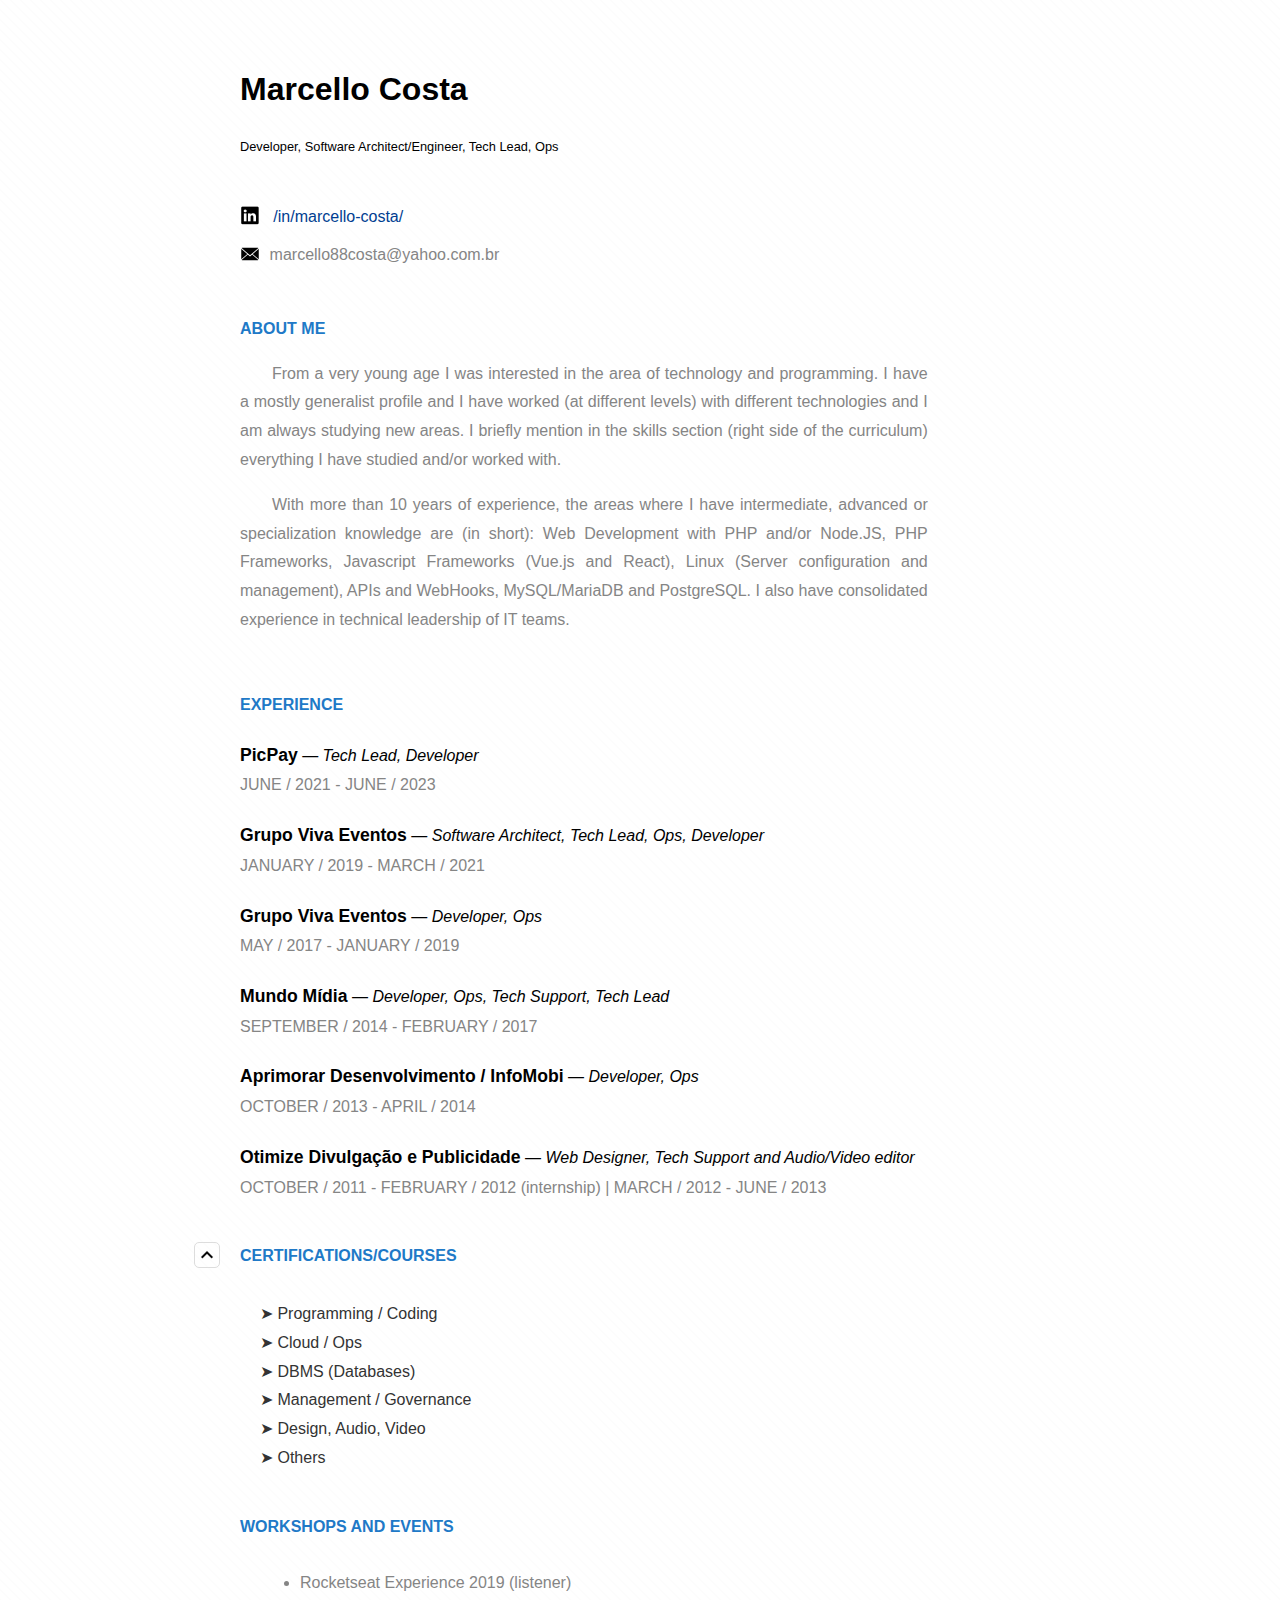
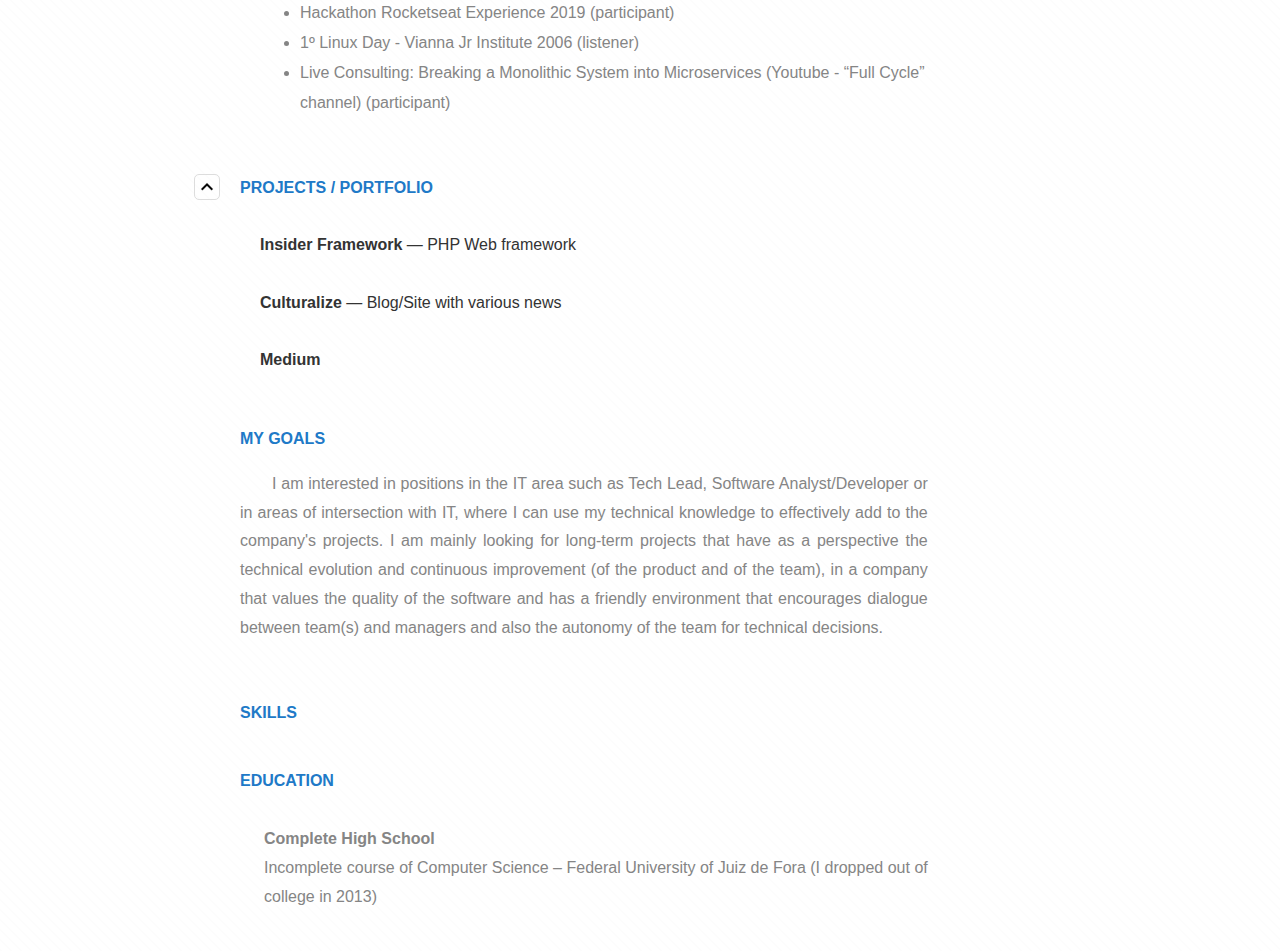
==== commit 890ea8a7: "Fixing deploy" ====
--- a/index.html
+++ b/index.html
@@ -1 +1 @@
-<!DOCTYPE html><html lang="en"><head><meta charSet="utf-8"/><meta charSet="utf-8"/><link rel="preload" as="style" href="/globals.css"/><link rel="preload" as="style" href="/page.module.css"/><meta name="viewport" content="width=device-width, initial-scale=1"/><link rel="icon" href="/favicon.ico" type="image/x-icon" sizes="any"/><meta name="viewport" content="width=device-width,initial-scale=1,shrink-to-fit=no"/><meta name="theme-color" content="#000000"/><title>CV Marcello Costa</title><link rel="stylesheet" href="/globals.css"/><link rel="stylesheet" href="/page.module.css"/><script src="/_next/static/chunks/polyfills-c67a75d1b6f99dc8.js" noModule=""></script></head><body style="font-family:Arial"><noscript>You need to enable JavaScript to run this app.</noscript><div id="root"></div><main><main class="main" style="display:none"><div class="submain"><div id="divCvSessionPresentation" class="divCvSession" style="color:#000;padding-top:0px"><h1>Marcello Costa</h1><span id="profileDescription" style="position:relative;top:-8px;font-size:0.8em">Developer, Software Architect/Engineer, Tech Lead, Ops</span><br/><br/></div></div><br/><br/><br/><br/><br/><br/><br/><br/><br/><br/></main></main><script src="/_next/static/chunks/webpack-b6c08ae98110b195.js" async=""></script><script src="/_next/static/chunks/2443530c-cac3e7a072d599d8.js" async=""></script><script src="/_next/static/chunks/488-306837b8d2ef5dd2.js" async=""></script><script src="/_next/static/chunks/main-app-b6c13d44deffa505.js" async=""></script><script>(self.__next_f=self.__next_f||[]).push([0])</script><script>self.__next_f.push([1,"0:\"$L1\"\n"])</script><script>self.__next_f.push([1,"2:I{\"id\":\"8827\",\"chunks\":[\"272:static/chunks/webpack-b6c08ae98110b195.js\",\"667:static/chunks/2443530c-cac3e7a072d599d8.js\",\"488:static/chunks/488-306837b8d2ef5dd2.js\"],\"name\":\"\",\"async\":false}\n4:I{\"id\":\"9126\",\"chunks\":[\"272:static/chunks/webpack-b6c08ae98110b195.js\",\"667:static/chunks/2443530c-cac3e7a072d599d8.js\",\"488:static/chunks/488-306837b8d2ef5dd2.js\"],\"name\":\"\",\"async\":false}\n6:I{\"id\":\"4463\",\"chunks\":[\"272:static/chunks/webpack-b6c08ae98110b195.js\",\"667:static/chunks/2443530c-cac3e7a072d599d8.js\",\"48"])</script><script>self.__next_f.push([1,"8:static/chunks/488-306837b8d2ef5dd2.js\"],\"name\":\"\",\"async\":false}\n7:I{\"id\":\"1010\",\"chunks\":[\"272:static/chunks/webpack-b6c08ae98110b195.js\",\"667:static/chunks/2443530c-cac3e7a072d599d8.js\",\"488:static/chunks/488-306837b8d2ef5dd2.js\"],\"name\":\"\",\"async\":false}\n8:I{\"id\":\"4143\",\"chunks\":[\"272:static/chunks/webpack-b6c08ae98110b195.js\",\"667:static/chunks/2443530c-cac3e7a072d599d8.js\",\"488:static/chunks/488-306837b8d2ef5dd2.js\"],\"name\":\"\",\"async\":false}\n9:I{\"id\":\"719\",\"chunks\":[\"925:static/chunks/118af8ed-d5de24"])</script><script>self.__next_f.push([1,"c4acb3af02.js\",\"784:static/chunks/9d89bbae-f4333af4125d7236.js\",\"34:static/chunks/34-be4d2da0861aafb3.js\",\"931:static/chunks/app/page-d73e40e0ba142e63.js\"],\"name\":\"\",\"async\":false}\n"])</script><script>self.__next_f.push([1,"1:[[],[\"$\",\"$L2\",null,{\"assetPrefix\":\"\",\"initialCanonicalUrl\":\"/\",\"initialTree\":[\"\",{\"children\":[\"__PAGE__\",{}]},\"$undefined\",\"$undefined\",true],\"initialHead\":[\"$L3\",null],\"globalErrorComponent\":\"$4\",\"notFound\":[\"$\",\"html\",null,{\"lang\":\"en\",\"children\":[[\"$\",\"head\",null,{\"children\":[[\"$\",\"meta\",null,{\"charSet\":\"utf-8\"}],[\"$\",\"meta\",null,{\"name\":\"viewport\",\"content\":\"width=device-width,initial-scale=1,shrink-to-fit=no\"}],[\"$\",\"meta\",null,{\"name\":\"theme-color\",\"content\":\"#000000\"}],[\"$\",\"link\",null,{\"rel\":\"stylesheet\",\"href\":\"/globals.css\"}],[\"$\",\"link\",null,{\"rel\":\"stylesheet\",\"href\":\"/page.module.css\"}],[\"$\",\"title\",null,{\"children\":\"CV Marcello Costa\"}]]}],[\"$\",\"body\",null,{\"style\":{\"fontFamily\":\"Arial\"},\"children\":[[\"$\",\"noscript\",null,{\"children\":\"You need to enable JavaScript to run this app.\"}],[\"$\",\"div\",null,{\"id\":\"root\"}],[\"$L5\",\"$undefined\",[[\"$\",\"title\",null,{\"children\":\"404: This page could not be found.\"}],[\"$\",\"div\",null,{\"style\":{\"fontFamily\":\"system-ui,\\\"Segoe UI\\\",Roboto,Helvetica,Arial,sans-serif,\\\"Apple Color Emoji\\\",\\\"Segoe UI Emoji\\\"\",\"height\":\"100vh\",\"textAlign\":\"center\",\"display\":\"flex\",\"flexDirection\":\"column\",\"alignItems\":\"center\",\"justifyContent\":\"center\"},\"children\":[\"$\",\"div\",null,{\"children\":[[\"$\",\"style\",null,{\"dangerouslySetInnerHTML\":{\"__html\":\"body{color:#000;background:#fff;margin:0}.next-error-h1{border-right:1px solid rgba(0,0,0,.3)}@media (prefers-color-scheme:dark){body{color:#fff;background:#000}.next-error-h1{border-right:1px solid rgba(255,255,255,.3)}}\"}}],[\"$\",\"h1\",null,{\"className\":\"next-error-h1\",\"style\":{\"display\":\"inline-block\",\"margin\":\"0 20px 0 0\",\"padding\":\"0 23px 0 0\",\"fontSize\":24,\"fontWeight\":500,\"verticalAlign\":\"top\",\"lineHeight\":\"49px\"},\"children\":\"404\"}],[\"$\",\"div\",null,{\"style\":{\"display\":\"inline-block\"},\"children\":[\"$\",\"h2\",null,{\"style\":{\"fontSize\":14,\"fontWeight\":400,\"lineHeight\":\"49px\",\"margin\":0},\"children\":\"This page could not be found.\"}]}]]}]}]]]]}]]}],\"asNotFound\":false,\"children\":[[\"$\",\"html\",null,{\"lang\":\"en\",\"children\":[[\"$\",\"head\",null,{\"children\":[[\"$\",\"meta\",null,{\"charSet\":\"utf-8\"}],[\"$\",\"meta\",null,{\"name\":\"viewport\",\"content\":\"width=device-width,initial-scale=1,shrink-to-fit=no\"}],[\"$\",\"meta\",null,{\"name\":\"theme-color\",\"content\":\"#000000\"}],[\"$\",\"link\",null,{\"rel\":\"stylesheet\",\"href\":\"/globals.css\"}],[\"$\",\"link\",null,{\"rel\":\"stylesheet\",\"href\":\"/page.module.css\"}],[\"$\",\"title\",null,{\"children\":\"CV Marcello Costa\"}]]}],[\"$\",\"body\",null,{\"style\":{\"fontFamily\":\"Arial\"},\"children\":[[\"$\",\"noscript\",null,{\"children\":\"You need to enable JavaScript to run this app.\"}],[\"$\",\"div\",null,{\"id\":\"root\"}],[\"$\",\"$L6\",null,{\"parallelRouterKey\":\"children\",\"segmentPath\":[\"children\"],\"error\":\"$undefined\",\"errorStyles\":\"$undefined\",\"loading\":\"$undefined\",\"loadingStyles\":\"$undefined\",\"hasLoading\":false,\"template\":[\"$\",\"$L7\",null,{}],\"templateStyles\":\"$undefined\",\"notFound\":\"$undefined\",\"notFoundStyles\":\"$undefined\",\"childProp\":{\"current\":[[\"$\",\"$L8\",null,{\"propsForComponent\":{\"params\":{}},\"Component\":\"$9\"}],null],\"segment\":\"__PAGE__\"},\"styles\":[]}]]}]]}],null]}]]\n"])</script><script>self.__next_f.push([1,"5:[[[\"$\",\"meta\",null,{\"charSet\":\"utf-8\"}],null,null,null,null,null,null,null,null,null,null,[\"$\",\"meta\",null,{\"name\":\"viewport\",\"content\":\"width=device-width, initial-scale=1\"}],null,null,null,null,null,null,null,null,null,null,[]],[null,null,null,null],null,null,[null,null,null,null,null],null,null,null,null,null]\n3:[[[\"$\",\"meta\",null,{\"charSet\":\"utf-8\"}],null,null,null,null,null,null,null,null,null,null,[\"$\",\"meta\",null,{\"name\":\"viewport\",\"content\":\"width=device-width, initial-scale=1\"}],null,null,null,nu"])</script><script>self.__next_f.push([1,"ll,null,null,null,null,null,null,[]],[null,null,null,null],null,null,[null,null,null,null,null],null,null,null,null,[null,[[\"$\",\"link\",null,{\"rel\":\"icon\",\"href\":\"/favicon.ico\",\"type\":\"image/x-icon\",\"sizes\":\"any\"}]],[],null]]\n"])</script></body></html>+<!DOCTYPE html><html lang="en"><head><meta charSet="utf-8"/><meta charSet="utf-8"/><link rel="preload" as="style" href="/globals.css"/><link rel="preload" as="style" href="/page.module.css"/><meta name="viewport" content="width=device-width, initial-scale=1"/><link rel="icon" href="/favicon.ico" type="image/x-icon" sizes="any"/><meta name="viewport" content="width=device-width,initial-scale=1,shrink-to-fit=no"/><meta name="theme-color" content="#000000"/><title>CV Marcello Costa</title><link rel="stylesheet" href="/globals.css"/><link rel="stylesheet" href="/page.module.css"/><script src="/_next/static/chunks/polyfills-c67a75d1b6f99dc8.js" noModule=""></script></head><body style="font-family:Arial"><noscript>You need to enable JavaScript to run this app.</noscript><div id="root"></div><main><main class="main" style="display:none"><div class="submain"><div id="divCvSessionPresentation" class="divCvSession" style="color:#000;padding-top:0px"><h1>Marcello Costa</h1><span id="profileDescription" style="position:relative;top:-8px;font-size:0.8em">Developer, Software Architect/Engineer, Tech Lead, Ops</span><br/><br/></div><div id="divCvSessionContactInfo" class="divCvSession" style="padding-top:0"><div style="color:#858585;line-height:2.4;padding-right:1.9em"><a id="linkedinSession" href="https://www.linkedin.com/in/marcello-costa/" target="_blank" style="text-decoration:none;color:#003e91"><img alt="linkedin" src="linkedin.png" style="position:relative;top:3px"/>   <span>/in/marcello-costa/</span></a><div id="emailSession"><img alt="Email" src="/mail.png" style="position:relative;top:4px;padding-right:0.6em"/><span>marcello88costa@yahoo.com.br<br/></span></div></div></div><div id="divCvSessionAboutMe" class="divCvSession"><span class="sessionTitle">ABOUT ME</span><div style="color:#858585;line-height:1.8;text-align:justify;padding-right:1.9em"><p>From a very young age I was interested in the area of technology and programming. I have a mostly generalist profile and I have worked (at different levels) with different technologies and I am always studying new areas. I briefly mention in the skills section (right side of the curriculum) everything I have studied and/or worked with. </p><p>With more than 10 years of experience, the areas where I have intermediate, advanced or specialization knowledge are (in short): Web Development with PHP and/or Node.JS, PHP Frameworks, Javascript Frameworks (Vue.js and React), Linux (Server configuration and management), APIs and WebHooks, MySQL/MariaDB and PostgreSQL. I also have consolidated experience in technical leadership of IT teams.</p></div></div><div id="divCvSessionExperience" class="divCvSession"><span class="sessionTitle">EXPERIENCE</span><div class="subSessionItem"><span style="color:#000"><strong style="font-size:1.1em">PicPay</strong> — <i>Tech Lead, Developer</i></span><br/>JUNE / 2021 - JUNE / 2023<br/><div class="xpDescription" style="position:relative;top:16px;display:none"><p>I joined the company as a developer and played a key role in building a groundbreaking Peer-to-Peer Lending product known as &quot;Loans Club.&quot; Through my dedication and expertise, I contributed to its evolution and provided professional support to the team, earning a prominent position. This led to my promotion as Tech Lead, where I made important technical and non-technical decisions, served as a guide and support for team members, and became the main technical focal point in crucial situations.</p><p>Due to my positive contributions, I gained relevance within the company and was invited to a headquarters meeting to discuss solutions for cost reduction and revenue optimization of multi-billion reais worth of businesses. Additionally, I had the opportunity to join other teams and contribute to the development of new products. As a mentor, I guided at least six individuals and delivered technical presentations to the entire tribe, further establishing my reputation as a trusted and knowledgeable professional.</p><p>Overall, my journey involved significant contributions to the success of the company&#x27;s Peer-to-Peer Lending product. From starting as a developer to becoming a Tech Lead, I made valuable decisions, supported my team, and played a pivotal role in important discussions. My impact extended beyond my immediate responsibilities, as I contributed to cost reduction initiatives and mentored colleagues, earning the trust and recognition of the organization.</p><br/></div></div><div class="skillsUsed"><br/><span style="color:#333">Some of the skills used: </span><span style="color:#858585">Lumen/Laravel, HyperF, Docker, API Gateway, BFF (Backend for frontend), Services/Microservices, DDD, Swagger, PHPUnit, Jest, Kubernetes, AWS, Observability (New Relic, Grafana).</span></div><div class="subSessionItem"><span style="color:#000"><strong style="font-size:1.1em">Grupo Viva Eventos</strong> — <i>Software Architect, Tech Lead, Ops, Developer</i></span><br/>JANUARY / 2019 - MARCH / 2021<br/><div class="xpDescription" style="position:relative;top:16px;display:none"><p>After assuming the role of software architect, I took charge of defining functional and non-functional requirements and participated in strategic decisions alongside the Scrum Master, Product Owner, and stakeholders. In addition to my architectural responsibilities, I also served as a Tech Lead and handled certain DevOps functions. My focus was on implementing the foundation for new projects, creating requirement documents and technical instructions that met client demands while ensuring long-term maintainability. I introduced new technologies and methodologies to enhance the team&#x27;s workflow, resulting in the migration from a monolithic system to a microservices/modular monolith architecture using industry-standard tools and patterns such as DDD, Event Driven, CQRS, Event Sourcing, RabbitMQ, and Docker containers. These improvements enabled remote development and enhanced the overall flow of development and delivery.</p><p>As a developer, I actively contributed to the construction of the microservices/modular monolith project, implementing architecture standards, and promoting good development practices in both frontend and backend. I trained the team on the new paradigms and conducted resume analysis, developed tests for selection processes, and conducted interviews for IT positions. Additionally, I played a crucial role in onboarding new employees, ensuring they were equipped with the necessary knowledge of the company&#x27;s tools, operational procedures, and culture.</p><br/></div></div><div class="skillsUsed"><br/><span style="color:#333">Some of the skills used (in addition to the previous position in the company - quoted below): </span><span style="color:#858585">Lean, Docker, API Gateway, Reverse Proxy, RabbitMQ, TypeScript, TypeORM, GraphQL, Express, Services/Microservices, DDD, Event Driven, CQRS, Event Sourcing, Sagas, React/React Native, Onion Architecture, Hexagonal Architecture, Swagger, PHPUnit , Jest.</span></div><div class="subSessionItem"><span style="color:#000"><strong style="font-size:1.1em">Grupo Viva Eventos</strong> — <i>Developer, Ops</i></span><br/>MAY / 2017 - JANUARY / 2019<br/><div class="xpDescription" style="position:relative;top:16px;display:none"><p>I joined the company initially as a systems analyst, but in a short time I assumed the position of Developer with Ops, working not only in the development of new products and existing products (ERP, websites and integrations with third-party services), but also creating and managing EC2 Linux servers on Amazon.</p><br/></div></div><div class="skillsUsed"><br/><span style="color:#333">Some of the skills used: </span><span style="color:#858585">PHP, Symfony, Node.js, Electron, Express, Restify, APIs, WebSockets, Shell Script, Linux, AWS, PostgreSQL, Git, SVN, HTML 5, CSS, SASS, ES6, JQuery, Twitter Bootstrap, GIMP, MVC, Jira, BitBucket, Wordpress, SCRUM, Kanban, PHPUnit.</span></div><div class="subSessionItem"><span style="color:#000"><strong style="font-size:1.1em">Mundo Mídia</strong> — <i>Developer, Ops, Tech Support, Tech Lead</i></span><br/>SEPTEMBER / 2014 - FEBRUARY / 2017<br/><div class="xpDescription" style="position:relative;top:16px;display:none"><p>In my role, I provided direct customer service via chat, telephone, and email, resolving conflicts and offering new solutions or alternatives. I also collaborated with sales teams in these channels. Additionally, I worked on software and website development, using technologies tailored to the company&#x27;s and customers needs. Quality, ease of maintenance, and user-friendliness were my priorities, rather than focusing on specific programming languages or design patterns. I also managed Linux and Windows servers, addressing technical issues and liaising with hosting providers when necessary.</p><p>As the company grew, I took on additional responsibilities, including analyzing resumes, conducting interviews for IT positions, and coordinating the IT team. I trained new employees on the company&#x27;s tools, operational procedures, and led the migration of a system from Classic ASP (VB6) to C# (ASP.NET). I played an active role in developing and refining internal IT processes and performed strategic analysis of financial and technical requirements to inform decision-making in the IT department. Furthermore, I developed integrations between systems, web services, and various APIs, contributing to the overall improvement of operations.</p><p>Overall, my role encompassed customer service, development, server management, recruitment, and process improvement within the IT department. I consistently sought to provide effective solutions, enhance operational efficiency, and deliver exceptional service to both customers and internal stakeholders.</p><br/></div></div><div class="skillsUsed"><br/><span style="color:#333">Some of the skills used: </span><span style="color:#858585">PHP, CodeIgniter, NodeJS, Express.js, APIs, WebSockets, Classic ASP (VB6), Asp.net (C#), Shell Script, Linux, AWS, Rackspace, MySQL, SVN, HTML 5, JQuery, AngularJS, Twitter Bootstrap, MVC, Mantis Bug Tracker, Wordpress.</span></div><div class="subSessionItem"><span style="color:#000"><strong style="font-size:1.1em">Aprimorar Desenvolvimento / InfoMobi</strong> — <i>Developer, Ops</i></span><br/>OCTOBER / 2013 - APRIL / 2014<br/><div class="xpDescription" style="position:relative;top:16px;display:none"><p>In my role, I was responsible for the development and maintenance of websites using PHP frameworks such as Symfony, Wordpress, and the company&#x27;s own framework/CMS. I worked with various databases, including MySQL and PostgreSQL. Additionally, I managed Linux and Windows servers across different hosting platforms and oversaw the maintenance and management of the company&#x27;s internal infrastructure, including network systems.</p><p>I played a vital role in developing new integrations between systems, web services, and APIs, as well as creating internal solutions such as VPN applications in both web and desktop environments using C#. I actively participated in gathering requirements for new project features, conducted data modeling processes, and performed software analysis.</p><p>Furthermore, I engaged in technical meetings with third parties to gather requirements for integrating their systems with the company&#x27;s products. My contributions ensured smooth and efficient collaboration between external partners and our internal development processes.</p><br/></div></div><div class="skillsUsed"><br/><span style="color:#333">Some of the skills used: </span><span style="color:#858585">PHP, Symfony, NodeJS, Express.js, APIs, WebSockets, Shell Script, Linux, AWS, PostgreSQL, SVN, HTML 5, JQuery, Twitter Bootstrap, MVC, Mantis Bug Tracker, Wordpress.</span></div><div class="subSessionItem"><span style="color:#000"><strong style="font-size:1.1em">Otimize Divulgação e Publicidade</strong> — <i>Web Designer, Tech Support and Audio/Video editor</i></span><br/>OCTOBER / 2011 - FEBRUARY / 2012  (internship) | MARCH / 2012 - JUNE / 2013<br/><div class="xpDescription" style="position:relative;top:16px;display:none"><p>I carried out company website maintenance, content editing (audio, video and images) and user support. In the first period mentioned above, I worked as an intern. In the second period, the company got in touch so that it could provide services to it again.</p><br/></div></div><div class="skillsUsed"><br/><span style="color:#333">Some of the skills used: </span><span style="color:#858585">HTML, CSS, Sony Vegas Pro, GIMP</span></div></div><div id="divCvSessionCertificationsAndCourses" class="divCvSession"><img style="position:absolute;top:40px;cursor:pointer;left:-46px;border:1px solid #ddd;border-radius:5px" alt="expand" src="/less.png"/><span class="sessionTitle">CERTIFICATIONS/COURSES</span><br/><br class="brToHide"/><div class="divCvSessionContent"><span class="skillSessionTitle">➤ Programming / Coding</span><div style="display:none"><ul id="programmingCodingUl" style="padding-left:40px;line-height:30px;color:#858585"><li>Python - Getting started in practice (2020)</li><li>Python - Getting Started with DB API (2020)</li><li>Python O.O. (2020)</li><li>Python - Object Oriented Practice (2020)</li><li>Python - Best practices and file management</li><li>Web Crawler with Python</li><li>Java 8 (intro) (2020)</li><li>Rocketseat NextJs (2020)</li><li>Fundamentals of Software Architecture (2020)</li><li>Learning Domain Driven Design (DDD) From Scratch (2020)</li><li>Node.js - Getting Started with Testing (with Express, Mocha, and Chai) (2020)</li><li>Testing with PHPUnit (2020)</li><li>Rocketseat GoStack (2019)</li><ul style="padding-left:20px"><li>Node.JS</li><li>React / React Native / SSR com Next.JS</li><li>Prototyping (UI) with Adobe XD</li><li>Flux Architecture</li><li>Security in Node.JS</li><li>Adonis.JS</li><li>Geolocation and Maps</li><li>Gatsby</li><li>Front End Documentation</li><li>MongoDB and Redis</li></ul><li>HTML, Dreamweaver (2010)</li><li>Adobe Flash (2010)</li><li>PHP (2010)</li></ul></div><span class="skillSessionTitle">➤ Cloud / Ops</span><div style="display:none"><ul style="padding-left:40px;line-height:30px;color:#858585"><li>Fundamentals of Ethical Hacking - In progress</li><li>Ansible: Automating Your Infrastructure (2020) - In progress</li><li>GitLab CI: Pipelines, CI, and Deployment (2020) - In progress</li><li>Microservices, Docker, Kubernetes, Jenkins and Helm (2020)</li><li>Large-scale Jenkins via Docker and Kubernetes (2020)</li><li>Kubernetes for Beginners (Kubernetes + Docker + DevOps) (2020)</li><li>Complete Guide to Elasticsearch (2020)</li><li>The Complete Apache Kafka course for beginners (2020)</li><li>Apache Kafka: Working with Messaging and Real Time (2020)</li><li>Microservices With Kubernetes, Docker &amp; API Gateway Kong (2020)</li><li>Amazon Load Balancer - Autoscaling (2020)</li><li>Starting with Istio (2020)</li><li>Starting as Nginx (2020)</li><li>Microservices &amp; API Gateway (2020)</li><li>Linux Network Administration &amp; Management (2009)</li><li>Working with Vagrant (2020)</li></ul></div><span class="skillSessionTitle">➤ DBMS (Databases)</span><div style="display:none"><ul style="padding-left:40px;line-height:30px;color:#858585"><li>NoSQL and MongoDB for SQL Developers (2020)</li><li>MySQL (2010)</li></ul></div><span class="skillSessionTitle">➤ Management / Governance</span><div style="display:none"><ul style="padding-left:40px;line-height:30px;color:#858585"><li>Project Management - PMBOK - Bradesco Foundation (2013)</li><li>Enterprise Architecture with TOGAF 9.1: What is it? (2020)</li></ul></div><span class="skillSessionTitle">➤ Design, Audio, Video</span><div style="display:none"><ul style="padding-left:40px;line-height:30px;color:#858585"><li>CorelDraw X3 (2010)</li><li>Photoshop CS3 (2010)</li></ul></div><span class="skillSessionTitle">➤ Others</span><div style="display:none"><ul style="padding-left:40px;line-height:30px;color:#858585"><li>AutoCAD 2D (2006)</li><li>Maintenance and Assembly of PCs (2001)</li><li>Windows 98, Office 97 (2001)</li></ul></div></div></div><div id="divCvSessionWorkshopsAndEvents" class="divCvSession"><span class="sessionTitle">WORKSHOPS AND EVENTS</span><div id="workShopAndEventsDivContent" class="divCvSessionContent"><ul id="workShopAndEventsUl" style="padding-left:40px;line-height:30px;color:#858585"><li style="position:relative;padding-top:10px">Rocketseat Experience 2019 (listener)</li><li>Hackathon Rocketseat Experience 2019 (participant)</li><li>1º Linux Day - Vianna Jr Institute 2006 (listener)</li><li>Live Consulting: Breaking a Monolithic System into Microservices (Youtube - “Full Cycle” channel) (participant)</li></ul></div></div><div id="divCvSessionProjectsAndPortifolio" class="divCvSession"><img style="position:absolute;top:40px;cursor:pointer;left:-46px;border:1px solid #ddd;border-radius:5px" alt="expand" src="/less.png"/><span class="sessionTitle">PROJECTS / PORTFOLIO</span><br/><br class="brToHide"/><div class="divCvSessionContent"><span class="skillSessionTitle"><strong>Insider Framework</strong> — PHP Web framework</span><div style="font-size:1em;color:#858585;line-height:1.8;text-align:justify;padding-right:1.9em;padding-top:10px;display:none"><p>This project was born as a way of learning the PHP language in 2011. At first, the framework had the following features: its own template engine, componentization of frontend objectives, architecture initially based on (H)MVC.</p><p>Over the years, new features were implemented (such as its own updates system) and more recently a complete restructuring of the project was started.</p><p>The project repository can be accessed <a href="https://github.com/marcelloti/InsiderFramework" target="blank" style="font-weight:bold;color:#77ADDD">here</a>.</p></div><br class="brToHide"/><span class="skillSessionTitle"><strong>Culturalize</strong> — Blog/Site with various news</span><br class="brToHide"/><span class="skillSessionTitle"><strong>Medium</strong><div style="display:none;font-size:1em;color:#858585;line-height:1.8;text-align:justify;padding-right:1.9em;padding-top:10px"><p> </p></div></span><div style="font-size:1em;color:#858585;line-height:1.8;text-align:justify;padding-right:1.9em;padding-top:10px"><p style="display:none">I created a profile on Medium a while ago. As Culturalize is currently on hiatus, I decided to open the profile to dedicate some of my time to posting directly on Medium.</p></div></div></div><div id="divCvSessionMyGoals" class="divCvSession"><span class="sessionTitle">MY GOALS</span><div style="color:#858585;line-height:1.8;text-align:justify;padding-right:1.9em"><p>I am interested in positions in the IT area such as Tech Lead, Software Analyst/Developer or in areas of intersection with IT, where I can use my technical knowledge to effectively add to the company&#x27;s projects. I am mainly looking for long-term projects that have as a perspective the technical evolution and continuous improvement (of the product and of the team), in a company that values the quality of the software and has a friendly environment that encourages dialogue between team(s) and managers and also the autonomy of the team for technical decisions.</p></div></div><div id="divCvSessionSkills" class="divCvSession"><span style="position:relative;color:#2079C7"><strong>SKILLS</strong></span></div><div id="divCvSessionEducation" class="divCvSession"><span class="sessionTitle">EDUCATION</span><br class="brToHide"/><br/><div style="color:#858585;line-height:1.8;text-align:justify;padding-right:1.9em;padding-left:1.5em"><strong>Complete High School</strong><br/>Incomplete course of Computer Science – Federal University of Juiz de Fora (I dropped out of college in 2013)</div></div></div><br/><br/><br/><br/><br/><br/><br/><br/><br/><br/></main></main><script src="/_next/static/chunks/webpack-b6c08ae98110b195.js" async=""></script><script src="/_next/static/chunks/2443530c-cac3e7a072d599d8.js" async=""></script><script src="/_next/static/chunks/488-306837b8d2ef5dd2.js" async=""></script><script src="/_next/static/chunks/main-app-b6c13d44deffa505.js" async=""></script><script>(self.__next_f=self.__next_f||[]).push([0])</script><script>self.__next_f.push([1,"0:\"$L1\"\n"])</script><script>self.__next_f.push([1,"2:I{\"id\":\"8827\",\"chunks\":[\"272:static/chunks/webpack-b6c08ae98110b195.js\",\"667:static/chunks/2443530c-cac3e7a072d599d8.js\",\"488:static/chunks/488-306837b8d2ef5dd2.js\"],\"name\":\"\",\"async\":false}\n4:I{\"id\":\"9126\",\"chunks\":[\"272:static/chunks/webpack-b6c08ae98110b195.js\",\"667:static/chunks/2443530c-cac3e7a072d599d8.js\",\"488:static/chunks/488-306837b8d2ef5dd2.js\"],\"name\":\"\",\"async\":false}\n6:I{\"id\":\"4463\",\"chunks\":[\"272:static/chunks/webpack-b6c08ae98110b195.js\",\"667:static/chunks/2443530c-cac3e7a072d599d8.js\",\"48"])</script><script>self.__next_f.push([1,"8:static/chunks/488-306837b8d2ef5dd2.js\"],\"name\":\"\",\"async\":false}\n7:I{\"id\":\"1010\",\"chunks\":[\"272:static/chunks/webpack-b6c08ae98110b195.js\",\"667:static/chunks/2443530c-cac3e7a072d599d8.js\",\"488:static/chunks/488-306837b8d2ef5dd2.js\"],\"name\":\"\",\"async\":false}\n8:I{\"id\":\"4143\",\"chunks\":[\"272:static/chunks/webpack-b6c08ae98110b195.js\",\"667:static/chunks/2443530c-cac3e7a072d599d8.js\",\"488:static/chunks/488-306837b8d2ef5dd2.js\"],\"name\":\"\",\"async\":false}\n9:I{\"id\":\"719\",\"chunks\":[\"925:static/chunks/118af8ed-d5de24"])</script><script>self.__next_f.push([1,"c4acb3af02.js\",\"784:static/chunks/9d89bbae-f4333af4125d7236.js\",\"34:static/chunks/34-be4d2da0861aafb3.js\",\"931:static/chunks/app/page-e45d9189f62e096e.js\"],\"name\":\"\",\"async\":false}\n"])</script><script>self.__next_f.push([1,"1:[[],[\"$\",\"$L2\",null,{\"assetPrefix\":\"\",\"initialCanonicalUrl\":\"/\",\"initialTree\":[\"\",{\"children\":[\"__PAGE__\",{}]},\"$undefined\",\"$undefined\",true],\"initialHead\":[\"$L3\",null],\"globalErrorComponent\":\"$4\",\"notFound\":[\"$\",\"html\",null,{\"lang\":\"en\",\"children\":[[\"$\",\"head\",null,{\"children\":[[\"$\",\"meta\",null,{\"charSet\":\"utf-8\"}],[\"$\",\"meta\",null,{\"name\":\"viewport\",\"content\":\"width=device-width,initial-scale=1,shrink-to-fit=no\"}],[\"$\",\"meta\",null,{\"name\":\"theme-color\",\"content\":\"#000000\"}],[\"$\",\"link\",null,{\"rel\":\"stylesheet\",\"href\":\"/globals.css\"}],[\"$\",\"link\",null,{\"rel\":\"stylesheet\",\"href\":\"/page.module.css\"}],[\"$\",\"title\",null,{\"children\":\"CV Marcello Costa\"}]]}],[\"$\",\"body\",null,{\"style\":{\"fontFamily\":\"Arial\"},\"children\":[[\"$\",\"noscript\",null,{\"children\":\"You need to enable JavaScript to run this app.\"}],[\"$\",\"div\",null,{\"id\":\"root\"}],[\"$L5\",\"$undefined\",[[\"$\",\"title\",null,{\"children\":\"404: This page could not be found.\"}],[\"$\",\"div\",null,{\"style\":{\"fontFamily\":\"system-ui,\\\"Segoe UI\\\",Roboto,Helvetica,Arial,sans-serif,\\\"Apple Color Emoji\\\",\\\"Segoe UI Emoji\\\"\",\"height\":\"100vh\",\"textAlign\":\"center\",\"display\":\"flex\",\"flexDirection\":\"column\",\"alignItems\":\"center\",\"justifyContent\":\"center\"},\"children\":[\"$\",\"div\",null,{\"children\":[[\"$\",\"style\",null,{\"dangerouslySetInnerHTML\":{\"__html\":\"body{color:#000;background:#fff;margin:0}.next-error-h1{border-right:1px solid rgba(0,0,0,.3)}@media (prefers-color-scheme:dark){body{color:#fff;background:#000}.next-error-h1{border-right:1px solid rgba(255,255,255,.3)}}\"}}],[\"$\",\"h1\",null,{\"className\":\"next-error-h1\",\"style\":{\"display\":\"inline-block\",\"margin\":\"0 20px 0 0\",\"padding\":\"0 23px 0 0\",\"fontSize\":24,\"fontWeight\":500,\"verticalAlign\":\"top\",\"lineHeight\":\"49px\"},\"children\":\"404\"}],[\"$\",\"div\",null,{\"style\":{\"display\":\"inline-block\"},\"children\":[\"$\",\"h2\",null,{\"style\":{\"fontSize\":14,\"fontWeight\":400,\"lineHeight\":\"49px\",\"margin\":0},\"children\":\"This page could not be found.\"}]}]]}]}]]]]}]]}],\"asNotFound\":false,\"children\":[[\"$\",\"html\",null,{\"lang\":\"en\",\"children\":[[\"$\",\"head\",null,{\"children\":[[\"$\",\"meta\",null,{\"charSet\":\"utf-8\"}],[\"$\",\"meta\",null,{\"name\":\"viewport\",\"content\":\"width=device-width,initial-scale=1,shrink-to-fit=no\"}],[\"$\",\"meta\",null,{\"name\":\"theme-color\",\"content\":\"#000000\"}],[\"$\",\"link\",null,{\"rel\":\"stylesheet\",\"href\":\"/globals.css\"}],[\"$\",\"link\",null,{\"rel\":\"stylesheet\",\"href\":\"/page.module.css\"}],[\"$\",\"title\",null,{\"children\":\"CV Marcello Costa\"}]]}],[\"$\",\"body\",null,{\"style\":{\"fontFamily\":\"Arial\"},\"children\":[[\"$\",\"noscript\",null,{\"children\":\"You need to enable JavaScript to run this app.\"}],[\"$\",\"div\",null,{\"id\":\"root\"}],[\"$\",\"$L6\",null,{\"parallelRouterKey\":\"children\",\"segmentPath\":[\"children\"],\"error\":\"$undefined\",\"errorStyles\":\"$undefined\",\"loading\":\"$undefined\",\"loadingStyles\":\"$undefined\",\"hasLoading\":false,\"template\":[\"$\",\"$L7\",null,{}],\"templateStyles\":\"$undefined\",\"notFound\":\"$undefined\",\"notFoundStyles\":\"$undefined\",\"childProp\":{\"current\":[[\"$\",\"$L8\",null,{\"propsForComponent\":{\"params\":{}},\"Component\":\"$9\"}],null],\"segment\":\"__PAGE__\"},\"styles\":[]}]]}]]}],null]}]]\n"])</script><script>self.__next_f.push([1,"5:[[[\"$\",\"meta\",null,{\"charSet\":\"utf-8\"}],null,null,null,null,null,null,null,null,null,null,[\"$\",\"meta\",null,{\"name\":\"viewport\",\"content\":\"width=device-width, initial-scale=1\"}],null,null,null,null,null,null,null,null,null,null,[]],[null,null,null,null],null,null,[null,null,null,null,null],null,null,null,null,null]\n3:[[[\"$\",\"meta\",null,{\"charSet\":\"utf-8\"}],null,null,null,null,null,null,null,null,null,null,[\"$\",\"meta\",null,{\"name\":\"viewport\",\"content\":\"width=device-width, initial-scale=1\"}],null,null,null,nu"])</script><script>self.__next_f.push([1,"ll,null,null,null,null,null,null,[]],[null,null,null,null],null,null,[null,null,null,null,null],null,null,null,null,[null,[[\"$\",\"link\",null,{\"rel\":\"icon\",\"href\":\"/favicon.ico\",\"type\":\"image/x-icon\",\"sizes\":\"any\"}]],[],null]]\n"])</script></body></html>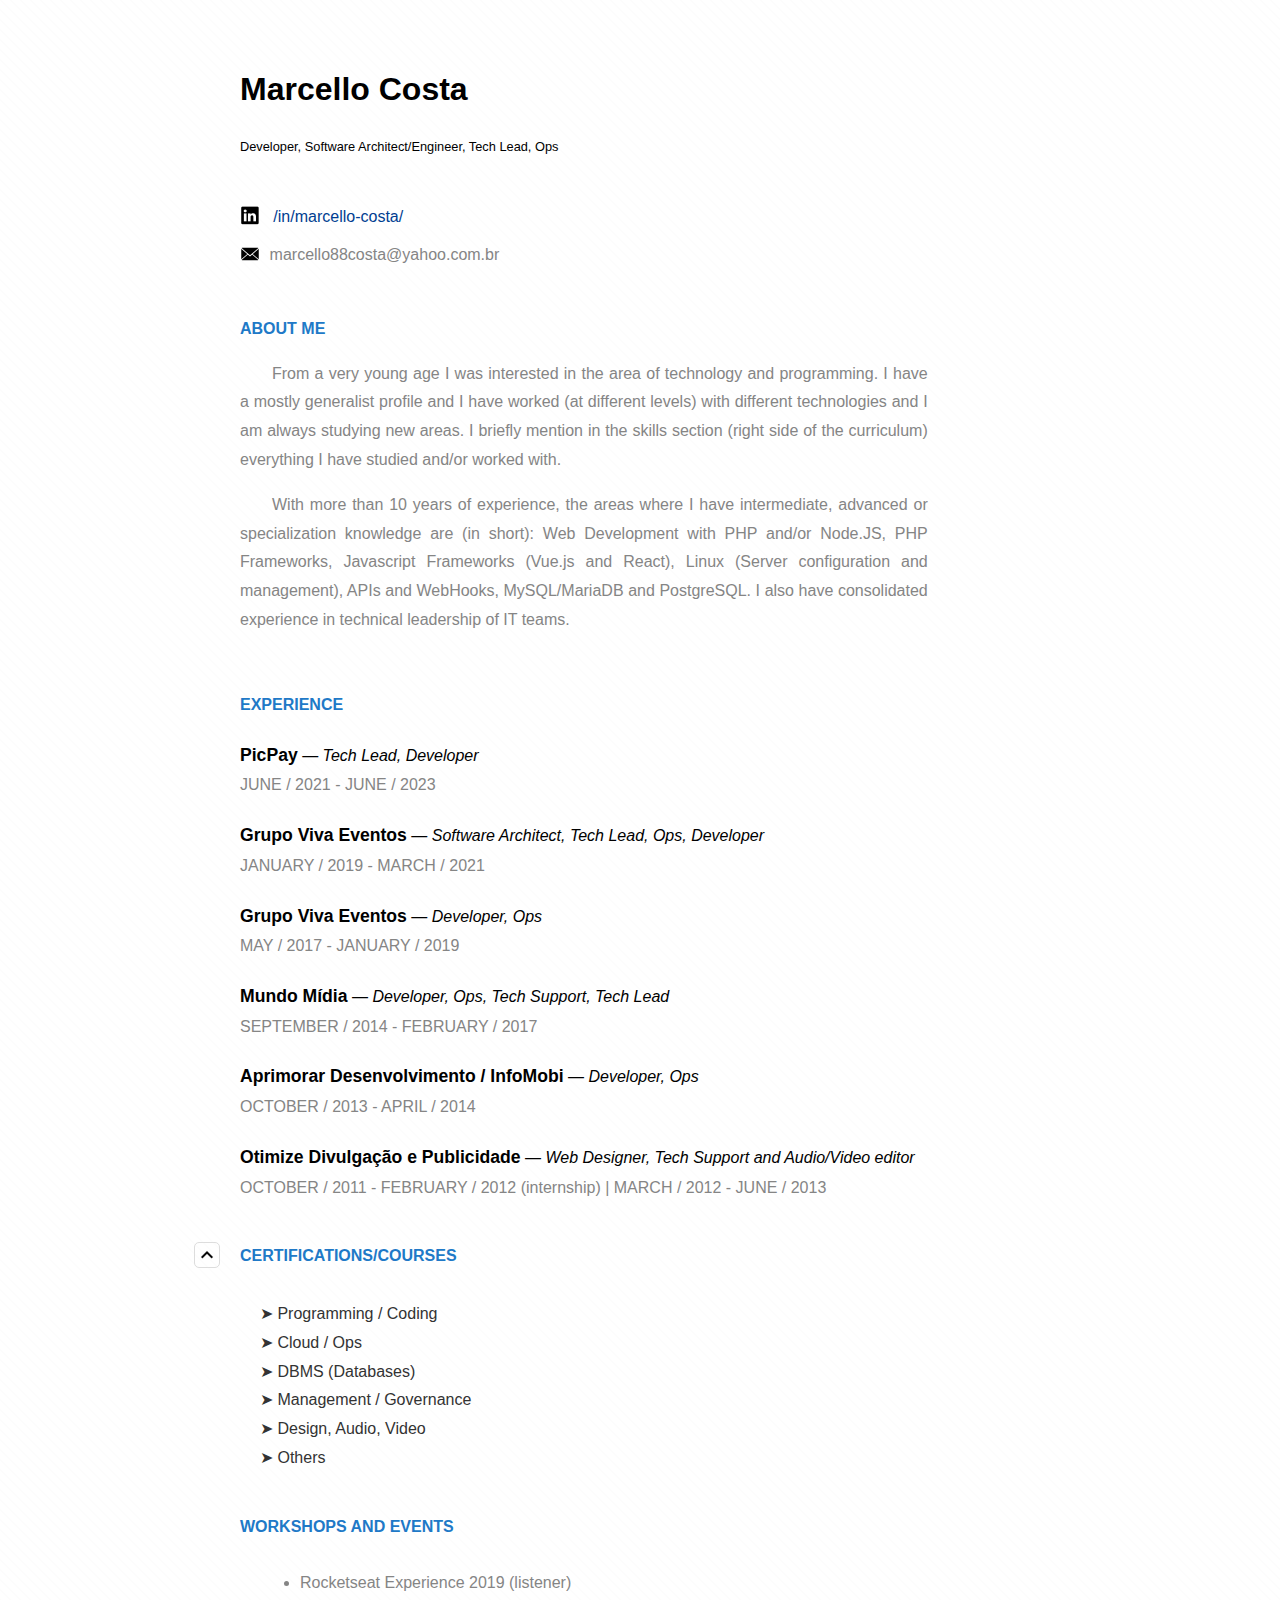
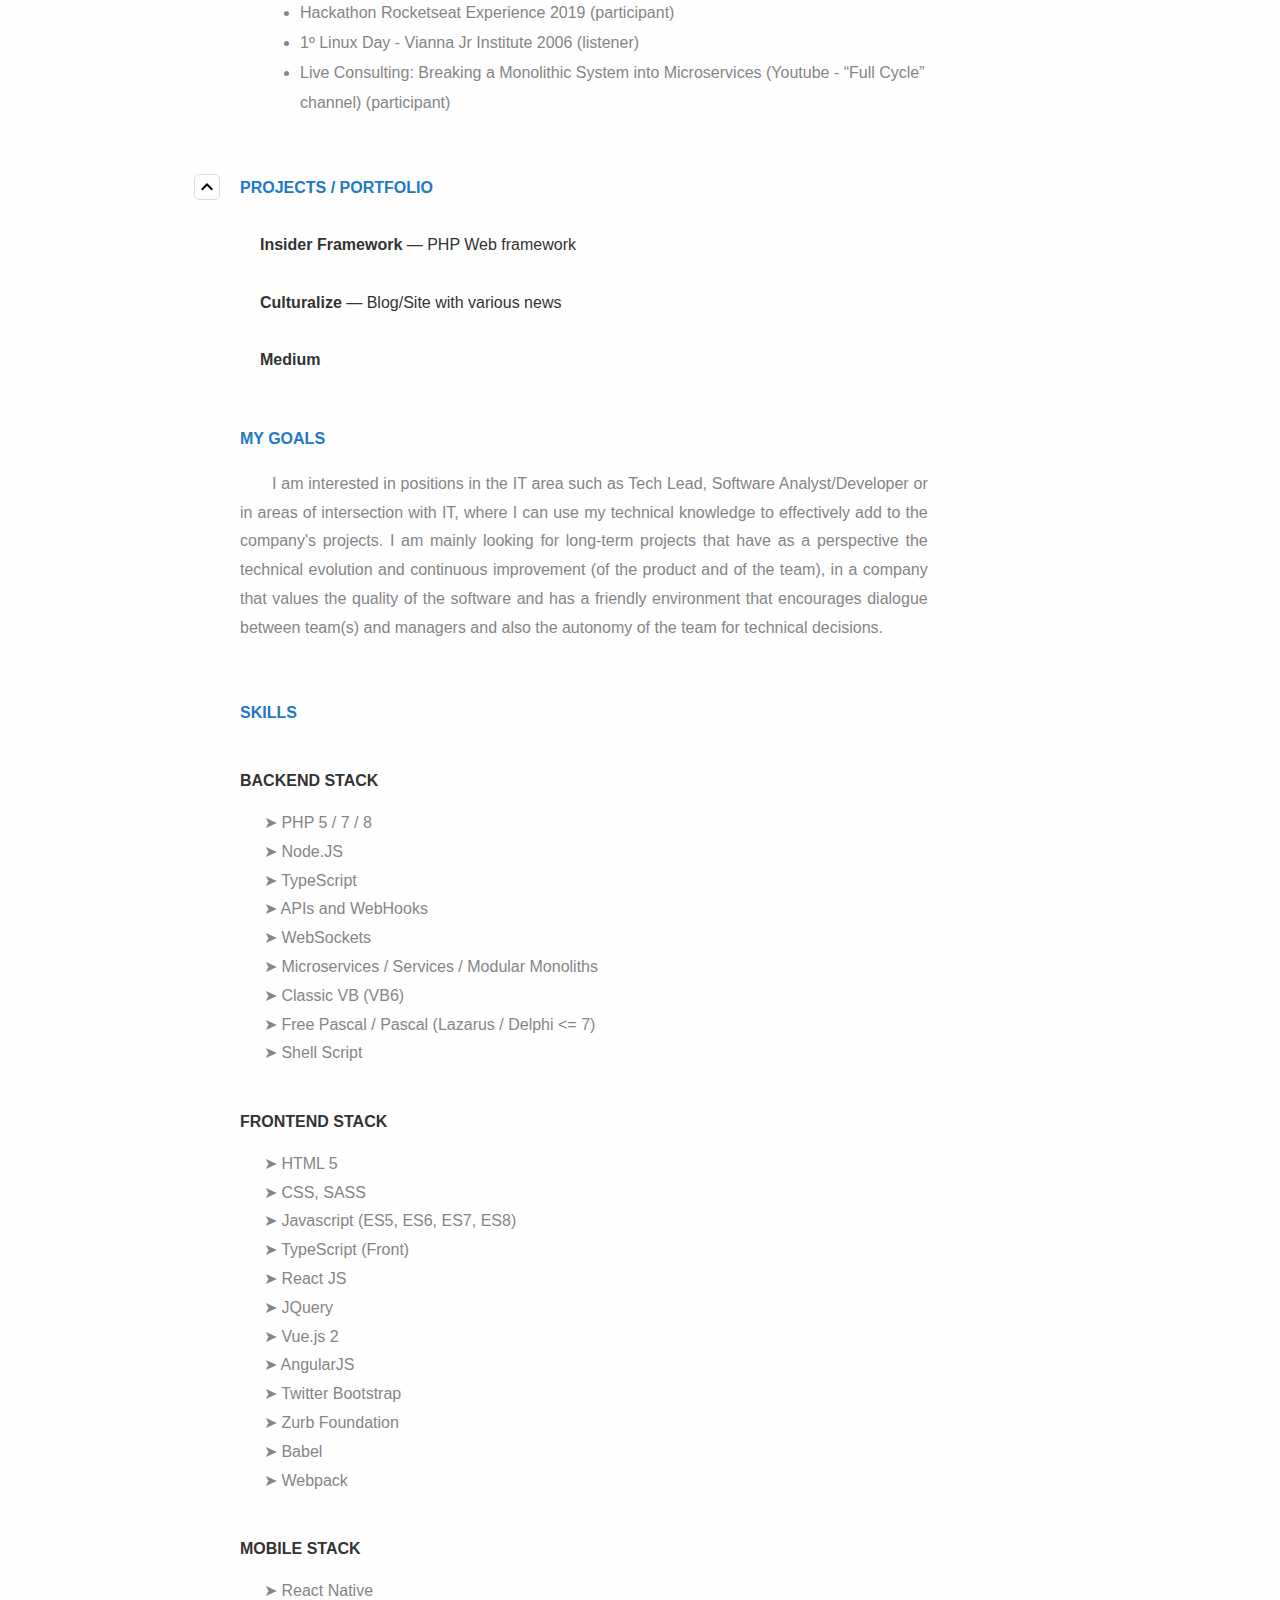
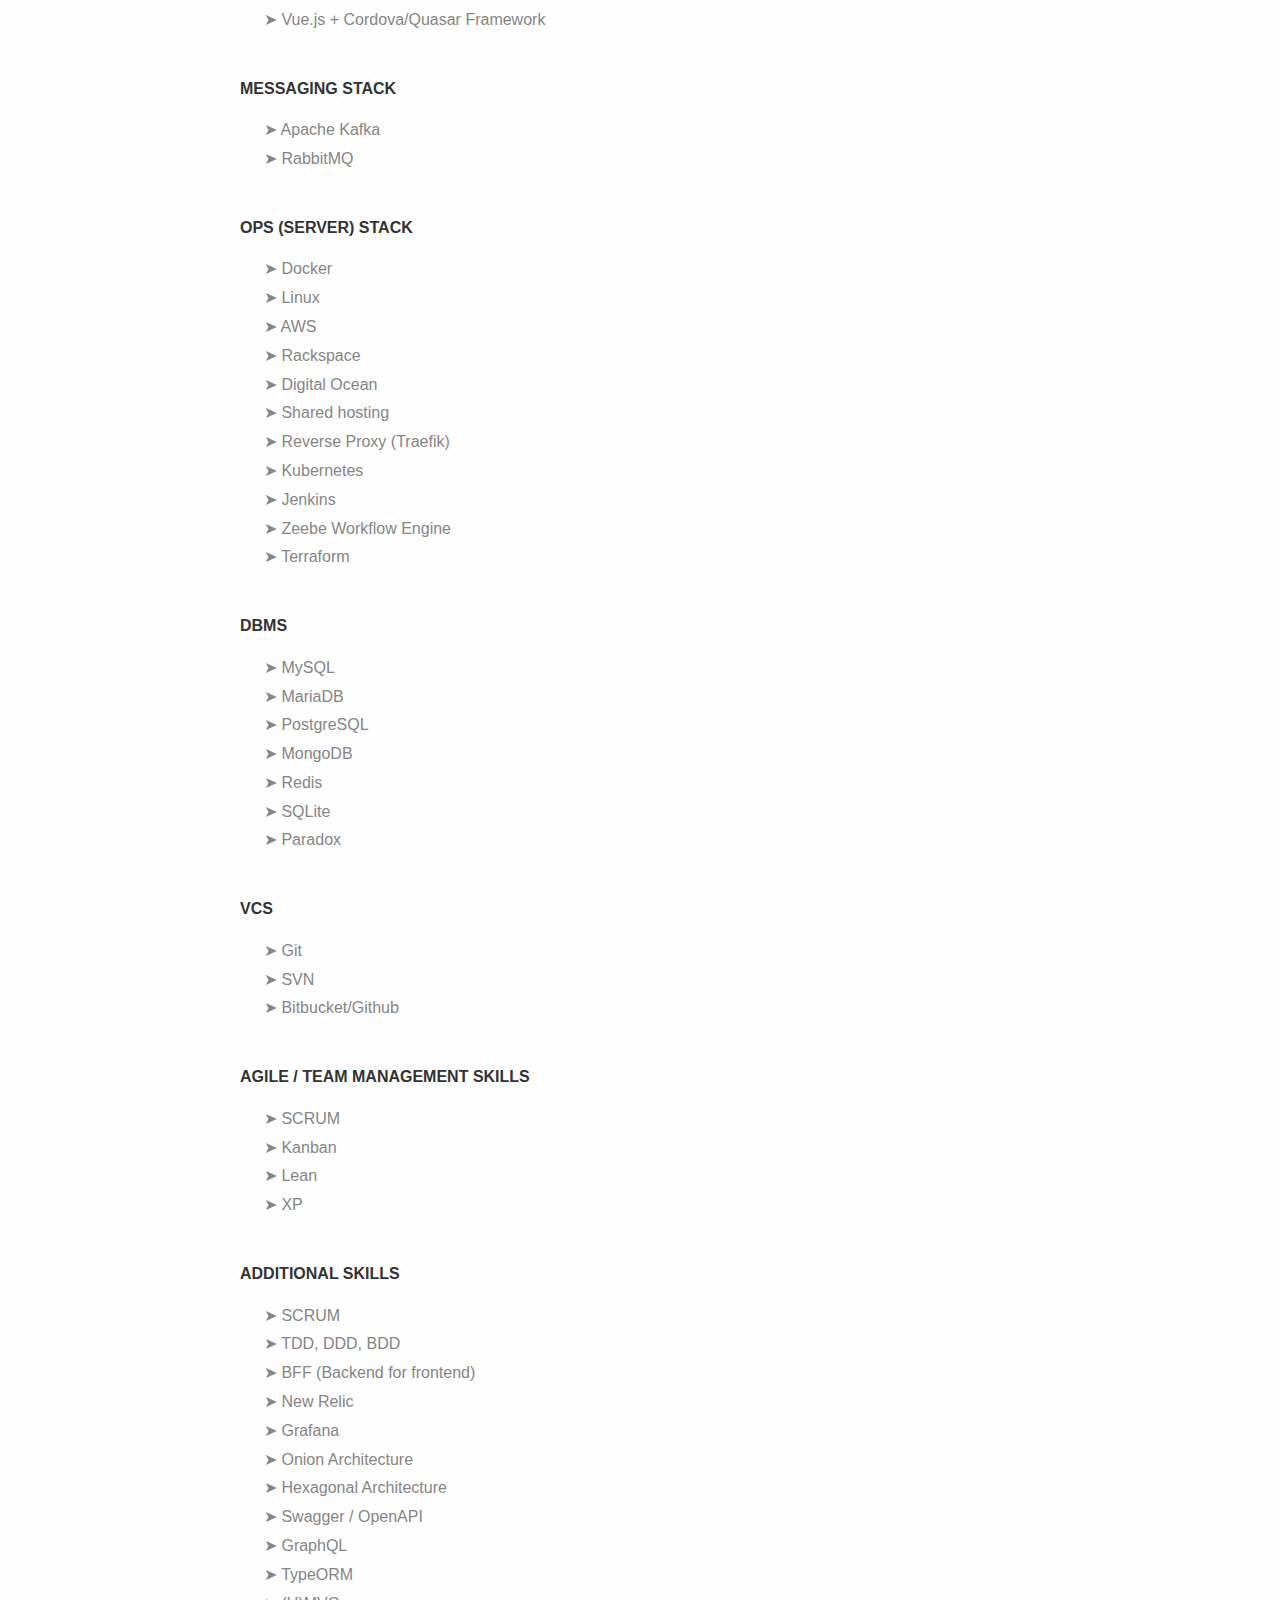
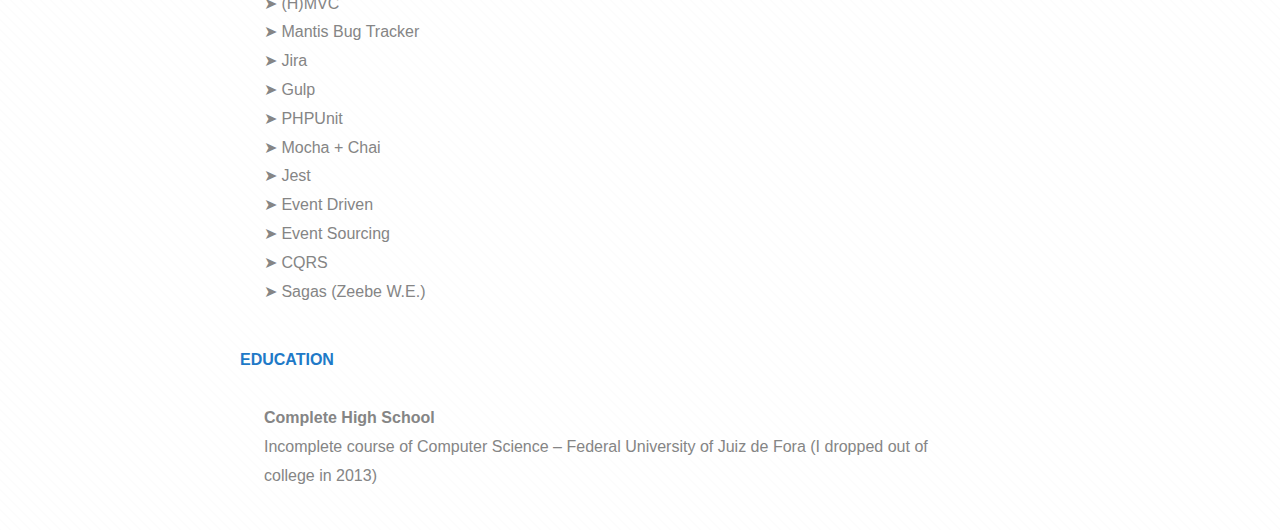
==== commit 61112d33: "Fixing deploy" ====
--- a/index.html
+++ b/index.html
@@ -1 +1 @@
-<!DOCTYPE html><html lang="en"><head><meta charSet="utf-8"/><meta charSet="utf-8"/><link rel="preload" as="style" href="/globals.css"/><link rel="preload" as="style" href="/page.module.css"/><meta name="viewport" content="width=device-width, initial-scale=1"/><link rel="icon" href="/favicon.ico" type="image/x-icon" sizes="any"/><meta name="viewport" content="width=device-width,initial-scale=1,shrink-to-fit=no"/><meta name="theme-color" content="#000000"/><title>CV Marcello Costa</title><link rel="stylesheet" href="/globals.css"/><link rel="stylesheet" href="/page.module.css"/><script src="/_next/static/chunks/polyfills-c67a75d1b6f99dc8.js" noModule=""></script></head><body style="font-family:Arial"><noscript>You need to enable JavaScript to run this app.</noscript><div id="root"></div><main><main class="main" style="display:none"><div class="submain"><div id="divCvSessionPresentation" class="divCvSession" style="color:#000;padding-top:0px"><h1>Marcello Costa</h1><span id="profileDescription" style="position:relative;top:-8px;font-size:0.8em">Developer, Software Architect/Engineer, Tech Lead, Ops</span><br/><br/></div><div id="divCvSessionContactInfo" class="divCvSession" style="padding-top:0"><div style="color:#858585;line-height:2.4;padding-right:1.9em"><a id="linkedinSession" href="https://www.linkedin.com/in/marcello-costa/" target="_blank" style="text-decoration:none;color:#003e91"><img alt="linkedin" src="linkedin.png" style="position:relative;top:3px"/>   <span>/in/marcello-costa/</span></a><div id="emailSession"><img alt="Email" src="/mail.png" style="position:relative;top:4px;padding-right:0.6em"/><span>marcello88costa@yahoo.com.br<br/></span></div></div></div><div id="divCvSessionAboutMe" class="divCvSession"><span class="sessionTitle">ABOUT ME</span><div style="color:#858585;line-height:1.8;text-align:justify;padding-right:1.9em"><p>From a very young age I was interested in the area of technology and programming. I have a mostly generalist profile and I have worked (at different levels) with different technologies and I am always studying new areas. I briefly mention in the skills section (right side of the curriculum) everything I have studied and/or worked with. </p><p>With more than 10 years of experience, the areas where I have intermediate, advanced or specialization knowledge are (in short): Web Development with PHP and/or Node.JS, PHP Frameworks, Javascript Frameworks (Vue.js and React), Linux (Server configuration and management), APIs and WebHooks, MySQL/MariaDB and PostgreSQL. I also have consolidated experience in technical leadership of IT teams.</p></div></div><div id="divCvSessionExperience" class="divCvSession"><span class="sessionTitle">EXPERIENCE</span><div class="subSessionItem"><span style="color:#000"><strong style="font-size:1.1em">PicPay</strong> — <i>Tech Lead, Developer</i></span><br/>JUNE / 2021 - JUNE / 2023<br/><div class="xpDescription" style="position:relative;top:16px;display:none"><p>I joined the company as a developer and played a key role in building a groundbreaking Peer-to-Peer Lending product known as &quot;Loans Club.&quot; Through my dedication and expertise, I contributed to its evolution and provided professional support to the team, earning a prominent position. This led to my promotion as Tech Lead, where I made important technical and non-technical decisions, served as a guide and support for team members, and became the main technical focal point in crucial situations.</p><p>Due to my positive contributions, I gained relevance within the company and was invited to a headquarters meeting to discuss solutions for cost reduction and revenue optimization of multi-billion reais worth of businesses. Additionally, I had the opportunity to join other teams and contribute to the development of new products. As a mentor, I guided at least six individuals and delivered technical presentations to the entire tribe, further establishing my reputation as a trusted and knowledgeable professional.</p><p>Overall, my journey involved significant contributions to the success of the company&#x27;s Peer-to-Peer Lending product. From starting as a developer to becoming a Tech Lead, I made valuable decisions, supported my team, and played a pivotal role in important discussions. My impact extended beyond my immediate responsibilities, as I contributed to cost reduction initiatives and mentored colleagues, earning the trust and recognition of the organization.</p><br/></div></div><div class="skillsUsed"><br/><span style="color:#333">Some of the skills used: </span><span style="color:#858585">Lumen/Laravel, HyperF, Docker, API Gateway, BFF (Backend for frontend), Services/Microservices, DDD, Swagger, PHPUnit, Jest, Kubernetes, AWS, Observability (New Relic, Grafana).</span></div><div class="subSessionItem"><span style="color:#000"><strong style="font-size:1.1em">Grupo Viva Eventos</strong> — <i>Software Architect, Tech Lead, Ops, Developer</i></span><br/>JANUARY / 2019 - MARCH / 2021<br/><div class="xpDescription" style="position:relative;top:16px;display:none"><p>After assuming the role of software architect, I took charge of defining functional and non-functional requirements and participated in strategic decisions alongside the Scrum Master, Product Owner, and stakeholders. In addition to my architectural responsibilities, I also served as a Tech Lead and handled certain DevOps functions. My focus was on implementing the foundation for new projects, creating requirement documents and technical instructions that met client demands while ensuring long-term maintainability. I introduced new technologies and methodologies to enhance the team&#x27;s workflow, resulting in the migration from a monolithic system to a microservices/modular monolith architecture using industry-standard tools and patterns such as DDD, Event Driven, CQRS, Event Sourcing, RabbitMQ, and Docker containers. These improvements enabled remote development and enhanced the overall flow of development and delivery.</p><p>As a developer, I actively contributed to the construction of the microservices/modular monolith project, implementing architecture standards, and promoting good development practices in both frontend and backend. I trained the team on the new paradigms and conducted resume analysis, developed tests for selection processes, and conducted interviews for IT positions. Additionally, I played a crucial role in onboarding new employees, ensuring they were equipped with the necessary knowledge of the company&#x27;s tools, operational procedures, and culture.</p><br/></div></div><div class="skillsUsed"><br/><span style="color:#333">Some of the skills used (in addition to the previous position in the company - quoted below): </span><span style="color:#858585">Lean, Docker, API Gateway, Reverse Proxy, RabbitMQ, TypeScript, TypeORM, GraphQL, Express, Services/Microservices, DDD, Event Driven, CQRS, Event Sourcing, Sagas, React/React Native, Onion Architecture, Hexagonal Architecture, Swagger, PHPUnit , Jest.</span></div><div class="subSessionItem"><span style="color:#000"><strong style="font-size:1.1em">Grupo Viva Eventos</strong> — <i>Developer, Ops</i></span><br/>MAY / 2017 - JANUARY / 2019<br/><div class="xpDescription" style="position:relative;top:16px;display:none"><p>I joined the company initially as a systems analyst, but in a short time I assumed the position of Developer with Ops, working not only in the development of new products and existing products (ERP, websites and integrations with third-party services), but also creating and managing EC2 Linux servers on Amazon.</p><br/></div></div><div class="skillsUsed"><br/><span style="color:#333">Some of the skills used: </span><span style="color:#858585">PHP, Symfony, Node.js, Electron, Express, Restify, APIs, WebSockets, Shell Script, Linux, AWS, PostgreSQL, Git, SVN, HTML 5, CSS, SASS, ES6, JQuery, Twitter Bootstrap, GIMP, MVC, Jira, BitBucket, Wordpress, SCRUM, Kanban, PHPUnit.</span></div><div class="subSessionItem"><span style="color:#000"><strong style="font-size:1.1em">Mundo Mídia</strong> — <i>Developer, Ops, Tech Support, Tech Lead</i></span><br/>SEPTEMBER / 2014 - FEBRUARY / 2017<br/><div class="xpDescription" style="position:relative;top:16px;display:none"><p>In my role, I provided direct customer service via chat, telephone, and email, resolving conflicts and offering new solutions or alternatives. I also collaborated with sales teams in these channels. Additionally, I worked on software and website development, using technologies tailored to the company&#x27;s and customers needs. Quality, ease of maintenance, and user-friendliness were my priorities, rather than focusing on specific programming languages or design patterns. I also managed Linux and Windows servers, addressing technical issues and liaising with hosting providers when necessary.</p><p>As the company grew, I took on additional responsibilities, including analyzing resumes, conducting interviews for IT positions, and coordinating the IT team. I trained new employees on the company&#x27;s tools, operational procedures, and led the migration of a system from Classic ASP (VB6) to C# (ASP.NET). I played an active role in developing and refining internal IT processes and performed strategic analysis of financial and technical requirements to inform decision-making in the IT department. Furthermore, I developed integrations between systems, web services, and various APIs, contributing to the overall improvement of operations.</p><p>Overall, my role encompassed customer service, development, server management, recruitment, and process improvement within the IT department. I consistently sought to provide effective solutions, enhance operational efficiency, and deliver exceptional service to both customers and internal stakeholders.</p><br/></div></div><div class="skillsUsed"><br/><span style="color:#333">Some of the skills used: </span><span style="color:#858585">PHP, CodeIgniter, NodeJS, Express.js, APIs, WebSockets, Classic ASP (VB6), Asp.net (C#), Shell Script, Linux, AWS, Rackspace, MySQL, SVN, HTML 5, JQuery, AngularJS, Twitter Bootstrap, MVC, Mantis Bug Tracker, Wordpress.</span></div><div class="subSessionItem"><span style="color:#000"><strong style="font-size:1.1em">Aprimorar Desenvolvimento / InfoMobi</strong> — <i>Developer, Ops</i></span><br/>OCTOBER / 2013 - APRIL / 2014<br/><div class="xpDescription" style="position:relative;top:16px;display:none"><p>In my role, I was responsible for the development and maintenance of websites using PHP frameworks such as Symfony, Wordpress, and the company&#x27;s own framework/CMS. I worked with various databases, including MySQL and PostgreSQL. Additionally, I managed Linux and Windows servers across different hosting platforms and oversaw the maintenance and management of the company&#x27;s internal infrastructure, including network systems.</p><p>I played a vital role in developing new integrations between systems, web services, and APIs, as well as creating internal solutions such as VPN applications in both web and desktop environments using C#. I actively participated in gathering requirements for new project features, conducted data modeling processes, and performed software analysis.</p><p>Furthermore, I engaged in technical meetings with third parties to gather requirements for integrating their systems with the company&#x27;s products. My contributions ensured smooth and efficient collaboration between external partners and our internal development processes.</p><br/></div></div><div class="skillsUsed"><br/><span style="color:#333">Some of the skills used: </span><span style="color:#858585">PHP, Symfony, NodeJS, Express.js, APIs, WebSockets, Shell Script, Linux, AWS, PostgreSQL, SVN, HTML 5, JQuery, Twitter Bootstrap, MVC, Mantis Bug Tracker, Wordpress.</span></div><div class="subSessionItem"><span style="color:#000"><strong style="font-size:1.1em">Otimize Divulgação e Publicidade</strong> — <i>Web Designer, Tech Support and Audio/Video editor</i></span><br/>OCTOBER / 2011 - FEBRUARY / 2012  (internship) | MARCH / 2012 - JUNE / 2013<br/><div class="xpDescription" style="position:relative;top:16px;display:none"><p>I carried out company website maintenance, content editing (audio, video and images) and user support. In the first period mentioned above, I worked as an intern. In the second period, the company got in touch so that it could provide services to it again.</p><br/></div></div><div class="skillsUsed"><br/><span style="color:#333">Some of the skills used: </span><span style="color:#858585">HTML, CSS, Sony Vegas Pro, GIMP</span></div></div><div id="divCvSessionCertificationsAndCourses" class="divCvSession"><img style="position:absolute;top:40px;cursor:pointer;left:-46px;border:1px solid #ddd;border-radius:5px" alt="expand" src="/less.png"/><span class="sessionTitle">CERTIFICATIONS/COURSES</span><br/><br class="brToHide"/><div class="divCvSessionContent"><span class="skillSessionTitle">➤ Programming / Coding</span><div style="display:none"><ul id="programmingCodingUl" style="padding-left:40px;line-height:30px;color:#858585"><li>Python - Getting started in practice (2020)</li><li>Python - Getting Started with DB API (2020)</li><li>Python O.O. (2020)</li><li>Python - Object Oriented Practice (2020)</li><li>Python - Best practices and file management</li><li>Web Crawler with Python</li><li>Java 8 (intro) (2020)</li><li>Rocketseat NextJs (2020)</li><li>Fundamentals of Software Architecture (2020)</li><li>Learning Domain Driven Design (DDD) From Scratch (2020)</li><li>Node.js - Getting Started with Testing (with Express, Mocha, and Chai) (2020)</li><li>Testing with PHPUnit (2020)</li><li>Rocketseat GoStack (2019)</li><ul style="padding-left:20px"><li>Node.JS</li><li>React / React Native / SSR com Next.JS</li><li>Prototyping (UI) with Adobe XD</li><li>Flux Architecture</li><li>Security in Node.JS</li><li>Adonis.JS</li><li>Geolocation and Maps</li><li>Gatsby</li><li>Front End Documentation</li><li>MongoDB and Redis</li></ul><li>HTML, Dreamweaver (2010)</li><li>Adobe Flash (2010)</li><li>PHP (2010)</li></ul></div><span class="skillSessionTitle">➤ Cloud / Ops</span><div style="display:none"><ul style="padding-left:40px;line-height:30px;color:#858585"><li>Fundamentals of Ethical Hacking - In progress</li><li>Ansible: Automating Your Infrastructure (2020) - In progress</li><li>GitLab CI: Pipelines, CI, and Deployment (2020) - In progress</li><li>Microservices, Docker, Kubernetes, Jenkins and Helm (2020)</li><li>Large-scale Jenkins via Docker and Kubernetes (2020)</li><li>Kubernetes for Beginners (Kubernetes + Docker + DevOps) (2020)</li><li>Complete Guide to Elasticsearch (2020)</li><li>The Complete Apache Kafka course for beginners (2020)</li><li>Apache Kafka: Working with Messaging and Real Time (2020)</li><li>Microservices With Kubernetes, Docker &amp; API Gateway Kong (2020)</li><li>Amazon Load Balancer - Autoscaling (2020)</li><li>Starting with Istio (2020)</li><li>Starting as Nginx (2020)</li><li>Microservices &amp; API Gateway (2020)</li><li>Linux Network Administration &amp; Management (2009)</li><li>Working with Vagrant (2020)</li></ul></div><span class="skillSessionTitle">➤ DBMS (Databases)</span><div style="display:none"><ul style="padding-left:40px;line-height:30px;color:#858585"><li>NoSQL and MongoDB for SQL Developers (2020)</li><li>MySQL (2010)</li></ul></div><span class="skillSessionTitle">➤ Management / Governance</span><div style="display:none"><ul style="padding-left:40px;line-height:30px;color:#858585"><li>Project Management - PMBOK - Bradesco Foundation (2013)</li><li>Enterprise Architecture with TOGAF 9.1: What is it? (2020)</li></ul></div><span class="skillSessionTitle">➤ Design, Audio, Video</span><div style="display:none"><ul style="padding-left:40px;line-height:30px;color:#858585"><li>CorelDraw X3 (2010)</li><li>Photoshop CS3 (2010)</li></ul></div><span class="skillSessionTitle">➤ Others</span><div style="display:none"><ul style="padding-left:40px;line-height:30px;color:#858585"><li>AutoCAD 2D (2006)</li><li>Maintenance and Assembly of PCs (2001)</li><li>Windows 98, Office 97 (2001)</li></ul></div></div></div><div id="divCvSessionWorkshopsAndEvents" class="divCvSession"><span class="sessionTitle">WORKSHOPS AND EVENTS</span><div id="workShopAndEventsDivContent" class="divCvSessionContent"><ul id="workShopAndEventsUl" style="padding-left:40px;line-height:30px;color:#858585"><li style="position:relative;padding-top:10px">Rocketseat Experience 2019 (listener)</li><li>Hackathon Rocketseat Experience 2019 (participant)</li><li>1º Linux Day - Vianna Jr Institute 2006 (listener)</li><li>Live Consulting: Breaking a Monolithic System into Microservices (Youtube - “Full Cycle” channel) (participant)</li></ul></div></div><div id="divCvSessionProjectsAndPortifolio" class="divCvSession"><img style="position:absolute;top:40px;cursor:pointer;left:-46px;border:1px solid #ddd;border-radius:5px" alt="expand" src="/less.png"/><span class="sessionTitle">PROJECTS / PORTFOLIO</span><br/><br class="brToHide"/><div class="divCvSessionContent"><span class="skillSessionTitle"><strong>Insider Framework</strong> — PHP Web framework</span><div style="font-size:1em;color:#858585;line-height:1.8;text-align:justify;padding-right:1.9em;padding-top:10px;display:none"><p>This project was born as a way of learning the PHP language in 2011. At first, the framework had the following features: its own template engine, componentization of frontend objectives, architecture initially based on (H)MVC.</p><p>Over the years, new features were implemented (such as its own updates system) and more recently a complete restructuring of the project was started.</p><p>The project repository can be accessed <a href="https://github.com/marcelloti/InsiderFramework" target="blank" style="font-weight:bold;color:#77ADDD">here</a>.</p></div><br class="brToHide"/><span class="skillSessionTitle"><strong>Culturalize</strong> — Blog/Site with various news</span><br class="brToHide"/><span class="skillSessionTitle"><strong>Medium</strong><div style="display:none;font-size:1em;color:#858585;line-height:1.8;text-align:justify;padding-right:1.9em;padding-top:10px"><p> </p></div></span><div style="font-size:1em;color:#858585;line-height:1.8;text-align:justify;padding-right:1.9em;padding-top:10px"><p style="display:none">I created a profile on Medium a while ago. As Culturalize is currently on hiatus, I decided to open the profile to dedicate some of my time to posting directly on Medium.</p></div></div></div><div id="divCvSessionMyGoals" class="divCvSession"><span class="sessionTitle">MY GOALS</span><div style="color:#858585;line-height:1.8;text-align:justify;padding-right:1.9em"><p>I am interested in positions in the IT area such as Tech Lead, Software Analyst/Developer or in areas of intersection with IT, where I can use my technical knowledge to effectively add to the company&#x27;s projects. I am mainly looking for long-term projects that have as a perspective the technical evolution and continuous improvement (of the product and of the team), in a company that values the quality of the software and has a friendly environment that encourages dialogue between team(s) and managers and also the autonomy of the team for technical decisions.</p></div></div><div id="divCvSessionSkills" class="divCvSession"><span style="position:relative;color:#2079C7"><strong>SKILLS</strong></span></div><div id="divCvSessionEducation" class="divCvSession"><span class="sessionTitle">EDUCATION</span><br class="brToHide"/><br/><div style="color:#858585;line-height:1.8;text-align:justify;padding-right:1.9em;padding-left:1.5em"><strong>Complete High School</strong><br/>Incomplete course of Computer Science – Federal University of Juiz de Fora (I dropped out of college in 2013)</div></div></div><br/><br/><br/><br/><br/><br/><br/><br/><br/><br/></main></main><script src="/_next/static/chunks/webpack-b6c08ae98110b195.js" async=""></script><script src="/_next/static/chunks/2443530c-cac3e7a072d599d8.js" async=""></script><script src="/_next/static/chunks/488-306837b8d2ef5dd2.js" async=""></script><script src="/_next/static/chunks/main-app-b6c13d44deffa505.js" async=""></script><script>(self.__next_f=self.__next_f||[]).push([0])</script><script>self.__next_f.push([1,"0:\"$L1\"\n"])</script><script>self.__next_f.push([1,"2:I{\"id\":\"8827\",\"chunks\":[\"272:static/chunks/webpack-b6c08ae98110b195.js\",\"667:static/chunks/2443530c-cac3e7a072d599d8.js\",\"488:static/chunks/488-306837b8d2ef5dd2.js\"],\"name\":\"\",\"async\":false}\n4:I{\"id\":\"9126\",\"chunks\":[\"272:static/chunks/webpack-b6c08ae98110b195.js\",\"667:static/chunks/2443530c-cac3e7a072d599d8.js\",\"488:static/chunks/488-306837b8d2ef5dd2.js\"],\"name\":\"\",\"async\":false}\n6:I{\"id\":\"4463\",\"chunks\":[\"272:static/chunks/webpack-b6c08ae98110b195.js\",\"667:static/chunks/2443530c-cac3e7a072d599d8.js\",\"48"])</script><script>self.__next_f.push([1,"8:static/chunks/488-306837b8d2ef5dd2.js\"],\"name\":\"\",\"async\":false}\n7:I{\"id\":\"1010\",\"chunks\":[\"272:static/chunks/webpack-b6c08ae98110b195.js\",\"667:static/chunks/2443530c-cac3e7a072d599d8.js\",\"488:static/chunks/488-306837b8d2ef5dd2.js\"],\"name\":\"\",\"async\":false}\n8:I{\"id\":\"4143\",\"chunks\":[\"272:static/chunks/webpack-b6c08ae98110b195.js\",\"667:static/chunks/2443530c-cac3e7a072d599d8.js\",\"488:static/chunks/488-306837b8d2ef5dd2.js\"],\"name\":\"\",\"async\":false}\n9:I{\"id\":\"719\",\"chunks\":[\"925:static/chunks/118af8ed-d5de24"])</script><script>self.__next_f.push([1,"c4acb3af02.js\",\"784:static/chunks/9d89bbae-f4333af4125d7236.js\",\"34:static/chunks/34-be4d2da0861aafb3.js\",\"931:static/chunks/app/page-e45d9189f62e096e.js\"],\"name\":\"\",\"async\":false}\n"])</script><script>self.__next_f.push([1,"1:[[],[\"$\",\"$L2\",null,{\"assetPrefix\":\"\",\"initialCanonicalUrl\":\"/\",\"initialTree\":[\"\",{\"children\":[\"__PAGE__\",{}]},\"$undefined\",\"$undefined\",true],\"initialHead\":[\"$L3\",null],\"globalErrorComponent\":\"$4\",\"notFound\":[\"$\",\"html\",null,{\"lang\":\"en\",\"children\":[[\"$\",\"head\",null,{\"children\":[[\"$\",\"meta\",null,{\"charSet\":\"utf-8\"}],[\"$\",\"meta\",null,{\"name\":\"viewport\",\"content\":\"width=device-width,initial-scale=1,shrink-to-fit=no\"}],[\"$\",\"meta\",null,{\"name\":\"theme-color\",\"content\":\"#000000\"}],[\"$\",\"link\",null,{\"rel\":\"stylesheet\",\"href\":\"/globals.css\"}],[\"$\",\"link\",null,{\"rel\":\"stylesheet\",\"href\":\"/page.module.css\"}],[\"$\",\"title\",null,{\"children\":\"CV Marcello Costa\"}]]}],[\"$\",\"body\",null,{\"style\":{\"fontFamily\":\"Arial\"},\"children\":[[\"$\",\"noscript\",null,{\"children\":\"You need to enable JavaScript to run this app.\"}],[\"$\",\"div\",null,{\"id\":\"root\"}],[\"$L5\",\"$undefined\",[[\"$\",\"title\",null,{\"children\":\"404: This page could not be found.\"}],[\"$\",\"div\",null,{\"style\":{\"fontFamily\":\"system-ui,\\\"Segoe UI\\\",Roboto,Helvetica,Arial,sans-serif,\\\"Apple Color Emoji\\\",\\\"Segoe UI Emoji\\\"\",\"height\":\"100vh\",\"textAlign\":\"center\",\"display\":\"flex\",\"flexDirection\":\"column\",\"alignItems\":\"center\",\"justifyContent\":\"center\"},\"children\":[\"$\",\"div\",null,{\"children\":[[\"$\",\"style\",null,{\"dangerouslySetInnerHTML\":{\"__html\":\"body{color:#000;background:#fff;margin:0}.next-error-h1{border-right:1px solid rgba(0,0,0,.3)}@media (prefers-color-scheme:dark){body{color:#fff;background:#000}.next-error-h1{border-right:1px solid rgba(255,255,255,.3)}}\"}}],[\"$\",\"h1\",null,{\"className\":\"next-error-h1\",\"style\":{\"display\":\"inline-block\",\"margin\":\"0 20px 0 0\",\"padding\":\"0 23px 0 0\",\"fontSize\":24,\"fontWeight\":500,\"verticalAlign\":\"top\",\"lineHeight\":\"49px\"},\"children\":\"404\"}],[\"$\",\"div\",null,{\"style\":{\"display\":\"inline-block\"},\"children\":[\"$\",\"h2\",null,{\"style\":{\"fontSize\":14,\"fontWeight\":400,\"lineHeight\":\"49px\",\"margin\":0},\"children\":\"This page could not be found.\"}]}]]}]}]]]]}]]}],\"asNotFound\":false,\"children\":[[\"$\",\"html\",null,{\"lang\":\"en\",\"children\":[[\"$\",\"head\",null,{\"children\":[[\"$\",\"meta\",null,{\"charSet\":\"utf-8\"}],[\"$\",\"meta\",null,{\"name\":\"viewport\",\"content\":\"width=device-width,initial-scale=1,shrink-to-fit=no\"}],[\"$\",\"meta\",null,{\"name\":\"theme-color\",\"content\":\"#000000\"}],[\"$\",\"link\",null,{\"rel\":\"stylesheet\",\"href\":\"/globals.css\"}],[\"$\",\"link\",null,{\"rel\":\"stylesheet\",\"href\":\"/page.module.css\"}],[\"$\",\"title\",null,{\"children\":\"CV Marcello Costa\"}]]}],[\"$\",\"body\",null,{\"style\":{\"fontFamily\":\"Arial\"},\"children\":[[\"$\",\"noscript\",null,{\"children\":\"You need to enable JavaScript to run this app.\"}],[\"$\",\"div\",null,{\"id\":\"root\"}],[\"$\",\"$L6\",null,{\"parallelRouterKey\":\"children\",\"segmentPath\":[\"children\"],\"error\":\"$undefined\",\"errorStyles\":\"$undefined\",\"loading\":\"$undefined\",\"loadingStyles\":\"$undefined\",\"hasLoading\":false,\"template\":[\"$\",\"$L7\",null,{}],\"templateStyles\":\"$undefined\",\"notFound\":\"$undefined\",\"notFoundStyles\":\"$undefined\",\"childProp\":{\"current\":[[\"$\",\"$L8\",null,{\"propsForComponent\":{\"params\":{}},\"Component\":\"$9\"}],null],\"segment\":\"__PAGE__\"},\"styles\":[]}]]}]]}],null]}]]\n"])</script><script>self.__next_f.push([1,"5:[[[\"$\",\"meta\",null,{\"charSet\":\"utf-8\"}],null,null,null,null,null,null,null,null,null,null,[\"$\",\"meta\",null,{\"name\":\"viewport\",\"content\":\"width=device-width, initial-scale=1\"}],null,null,null,null,null,null,null,null,null,null,[]],[null,null,null,null],null,null,[null,null,null,null,null],null,null,null,null,null]\n3:[[[\"$\",\"meta\",null,{\"charSet\":\"utf-8\"}],null,null,null,null,null,null,null,null,null,null,[\"$\",\"meta\",null,{\"name\":\"viewport\",\"content\":\"width=device-width, initial-scale=1\"}],null,null,null,nu"])</script><script>self.__next_f.push([1,"ll,null,null,null,null,null,null,[]],[null,null,null,null],null,null,[null,null,null,null,null],null,null,null,null,[null,[[\"$\",\"link\",null,{\"rel\":\"icon\",\"href\":\"/favicon.ico\",\"type\":\"image/x-icon\",\"sizes\":\"any\"}]],[],null]]\n"])</script></body></html>+<!DOCTYPE html><html lang="en"><head><meta charSet="utf-8"/><meta charSet="utf-8"/><link rel="preload" as="style" href="/globals.css"/><link rel="preload" as="style" href="/page.module.css"/><meta name="viewport" content="width=device-width, initial-scale=1"/><link rel="icon" href="/favicon.ico" type="image/x-icon" sizes="any"/><meta name="viewport" content="width=device-width,initial-scale=1,shrink-to-fit=no"/><meta name="theme-color" content="#000000"/><title>CV Marcello Costa</title><link rel="stylesheet" href="/globals.css"/><link rel="stylesheet" href="/page.module.css"/><script src="/_next/static/chunks/polyfills-c67a75d1b6f99dc8.js" noModule=""></script></head><body style="font-family:Arial"><noscript>You need to enable JavaScript to run this app.</noscript><div id="root"></div><main><main class="main" style="display:none"><div class="submain"><div id="divCvSessionPresentation" class="divCvSession" style="color:#000;padding-top:0px"><h1>Marcello Costa</h1><span id="profileDescription" style="position:relative;top:-8px;font-size:0.8em">Developer, Software Architect/Engineer, Tech Lead, Ops</span><br/><br/></div><div id="divCvSessionContactInfo" class="divCvSession" style="padding-top:0"><div style="color:#858585;line-height:2.4;padding-right:1.9em"><a id="linkedinSession" href="https://www.linkedin.com/in/marcello-costa/" target="_blank" style="text-decoration:none;color:#003e91"><img alt="linkedin" src="linkedin.png" style="position:relative;top:3px"/>   <span>/in/marcello-costa/</span></a><div id="emailSession"><img alt="Email" src="/mail.png" style="position:relative;top:4px;padding-right:0.6em"/><span>marcello88costa@yahoo.com.br<br/></span></div></div></div><div id="divCvSessionAboutMe" class="divCvSession"><span class="sessionTitle">ABOUT ME</span><div style="color:#858585;line-height:1.8;text-align:justify;padding-right:1.9em"><p>From a very young age I was interested in the area of technology and programming. I have a mostly generalist profile and I have worked (at different levels) with different technologies and I am always studying new areas. I briefly mention in the skills section (right side of the curriculum) everything I have studied and/or worked with. </p><p>With more than 10 years of experience, the areas where I have intermediate, advanced or specialization knowledge are (in short): Web Development with PHP and/or Node.JS, PHP Frameworks, Javascript Frameworks (Vue.js and React), Linux (Server configuration and management), APIs and WebHooks, MySQL/MariaDB and PostgreSQL. I also have consolidated experience in technical leadership of IT teams.</p></div></div><div id="divCvSessionExperience" class="divCvSession"><span class="sessionTitle">EXPERIENCE</span><div class="subSessionItem"><span style="color:#000"><strong style="font-size:1.1em">PicPay</strong> — <i>Tech Lead, Developer</i></span><br/>JUNE / 2021 - JUNE / 2023<br/><div class="xpDescription" style="position:relative;top:16px;display:none"><p>I joined the company as a developer and played a key role in building a groundbreaking Peer-to-Peer Lending product known as &quot;Loans Club.&quot; Through my dedication and expertise, I contributed to its evolution and provided professional support to the team, earning a prominent position. This led to my promotion as Tech Lead, where I made important technical and non-technical decisions, served as a guide and support for team members, and became the main technical focal point in crucial situations.</p><p>Due to my positive contributions, I gained relevance within the company and was invited to a headquarters meeting to discuss solutions for cost reduction and revenue optimization of multi-billion reais worth of businesses. Additionally, I had the opportunity to join other teams and contribute to the development of new products. As a mentor, I guided at least six individuals and delivered technical presentations to the entire tribe, further establishing my reputation as a trusted and knowledgeable professional.</p><p>Overall, my journey involved significant contributions to the success of the company&#x27;s Peer-to-Peer Lending product. From starting as a developer to becoming a Tech Lead, I made valuable decisions, supported my team, and played a pivotal role in important discussions. My impact extended beyond my immediate responsibilities, as I contributed to cost reduction initiatives and mentored colleagues, earning the trust and recognition of the organization.</p><br/></div></div><div class="skillsUsed"><br/><span style="color:#333">Some of the skills used: </span><span style="color:#858585">Lumen/Laravel, HyperF, Docker, API Gateway, BFF (Backend for frontend), Services/Microservices, DDD, Swagger, PHPUnit, Jest, Kubernetes, AWS, Observability (New Relic, Grafana).</span></div><div class="subSessionItem"><span style="color:#000"><strong style="font-size:1.1em">Grupo Viva Eventos</strong> — <i>Software Architect, Tech Lead, Ops, Developer</i></span><br/>JANUARY / 2019 - MARCH / 2021<br/><div class="xpDescription" style="position:relative;top:16px;display:none"><p>After assuming the role of software architect, I took charge of defining functional and non-functional requirements and participated in strategic decisions alongside the Scrum Master, Product Owner, and stakeholders. In addition to my architectural responsibilities, I also served as a Tech Lead and handled certain DevOps functions. My focus was on implementing the foundation for new projects, creating requirement documents and technical instructions that met client demands while ensuring long-term maintainability. I introduced new technologies and methodologies to enhance the team&#x27;s workflow, resulting in the migration from a monolithic system to a microservices/modular monolith architecture using industry-standard tools and patterns such as DDD, Event Driven, CQRS, Event Sourcing, RabbitMQ, and Docker containers. These improvements enabled remote development and enhanced the overall flow of development and delivery.</p><p>As a developer, I actively contributed to the construction of the microservices/modular monolith project, implementing architecture standards, and promoting good development practices in both frontend and backend. I trained the team on the new paradigms and conducted resume analysis, developed tests for selection processes, and conducted interviews for IT positions. Additionally, I played a crucial role in onboarding new employees, ensuring they were equipped with the necessary knowledge of the company&#x27;s tools, operational procedures, and culture.</p><br/></div></div><div class="skillsUsed"><br/><span style="color:#333">Some of the skills used (in addition to the previous position in the company - quoted below): </span><span style="color:#858585">Lean, Docker, API Gateway, Reverse Proxy, RabbitMQ, TypeScript, TypeORM, GraphQL, Express, Services/Microservices, DDD, Event Driven, CQRS, Event Sourcing, Sagas, React/React Native, Onion Architecture, Hexagonal Architecture, Swagger, PHPUnit , Jest.</span></div><div class="subSessionItem"><span style="color:#000"><strong style="font-size:1.1em">Grupo Viva Eventos</strong> — <i>Developer, Ops</i></span><br/>MAY / 2017 - JANUARY / 2019<br/><div class="xpDescription" style="position:relative;top:16px;display:none"><p>I joined the company initially as a systems analyst, but in a short time I assumed the position of Developer with Ops, working not only in the development of new products and existing products (ERP, websites and integrations with third-party services), but also creating and managing EC2 Linux servers on Amazon.</p><br/></div></div><div class="skillsUsed"><br/><span style="color:#333">Some of the skills used: </span><span style="color:#858585">PHP, Symfony, Node.js, Electron, Express, Restify, APIs, WebSockets, Shell Script, Linux, AWS, PostgreSQL, Git, SVN, HTML 5, CSS, SASS, ES6, JQuery, Twitter Bootstrap, GIMP, MVC, Jira, BitBucket, Wordpress, SCRUM, Kanban, PHPUnit.</span></div><div class="subSessionItem"><span style="color:#000"><strong style="font-size:1.1em">Mundo Mídia</strong> — <i>Developer, Ops, Tech Support, Tech Lead</i></span><br/>SEPTEMBER / 2014 - FEBRUARY / 2017<br/><div class="xpDescription" style="position:relative;top:16px;display:none"><p>In my role, I provided direct customer service via chat, telephone, and email, resolving conflicts and offering new solutions or alternatives. I also collaborated with sales teams in these channels. Additionally, I worked on software and website development, using technologies tailored to the company&#x27;s and customers needs. Quality, ease of maintenance, and user-friendliness were my priorities, rather than focusing on specific programming languages or design patterns. I also managed Linux and Windows servers, addressing technical issues and liaising with hosting providers when necessary.</p><p>As the company grew, I took on additional responsibilities, including analyzing resumes, conducting interviews for IT positions, and coordinating the IT team. I trained new employees on the company&#x27;s tools, operational procedures, and led the migration of a system from Classic ASP (VB6) to C# (ASP.NET). I played an active role in developing and refining internal IT processes and performed strategic analysis of financial and technical requirements to inform decision-making in the IT department. Furthermore, I developed integrations between systems, web services, and various APIs, contributing to the overall improvement of operations.</p><p>Overall, my role encompassed customer service, development, server management, recruitment, and process improvement within the IT department. I consistently sought to provide effective solutions, enhance operational efficiency, and deliver exceptional service to both customers and internal stakeholders.</p><br/></div></div><div class="skillsUsed"><br/><span style="color:#333">Some of the skills used: </span><span style="color:#858585">PHP, CodeIgniter, NodeJS, Express.js, APIs, WebSockets, Classic ASP (VB6), Asp.net (C#), Shell Script, Linux, AWS, Rackspace, MySQL, SVN, HTML 5, JQuery, AngularJS, Twitter Bootstrap, MVC, Mantis Bug Tracker, Wordpress.</span></div><div class="subSessionItem"><span style="color:#000"><strong style="font-size:1.1em">Aprimorar Desenvolvimento / InfoMobi</strong> — <i>Developer, Ops</i></span><br/>OCTOBER / 2013 - APRIL / 2014<br/><div class="xpDescription" style="position:relative;top:16px;display:none"><p>In my role, I was responsible for the development and maintenance of websites using PHP frameworks such as Symfony, Wordpress, and the company&#x27;s own framework/CMS. I worked with various databases, including MySQL and PostgreSQL. Additionally, I managed Linux and Windows servers across different hosting platforms and oversaw the maintenance and management of the company&#x27;s internal infrastructure, including network systems.</p><p>I played a vital role in developing new integrations between systems, web services, and APIs, as well as creating internal solutions such as VPN applications in both web and desktop environments using C#. I actively participated in gathering requirements for new project features, conducted data modeling processes, and performed software analysis.</p><p>Furthermore, I engaged in technical meetings with third parties to gather requirements for integrating their systems with the company&#x27;s products. My contributions ensured smooth and efficient collaboration between external partners and our internal development processes.</p><br/></div></div><div class="skillsUsed"><br/><span style="color:#333">Some of the skills used: </span><span style="color:#858585">PHP, Symfony, NodeJS, Express.js, APIs, WebSockets, Shell Script, Linux, AWS, PostgreSQL, SVN, HTML 5, JQuery, Twitter Bootstrap, MVC, Mantis Bug Tracker, Wordpress.</span></div><div class="subSessionItem"><span style="color:#000"><strong style="font-size:1.1em">Otimize Divulgação e Publicidade</strong> — <i>Web Designer, Tech Support and Audio/Video editor</i></span><br/>OCTOBER / 2011 - FEBRUARY / 2012  (internship) | MARCH / 2012 - JUNE / 2013<br/><div class="xpDescription" style="position:relative;top:16px;display:none"><p>I carried out company website maintenance, content editing (audio, video and images) and user support. In the first period mentioned above, I worked as an intern. In the second period, the company got in touch so that it could provide services to it again.</p><br/></div></div><div class="skillsUsed"><br/><span style="color:#333">Some of the skills used: </span><span style="color:#858585">HTML, CSS, Sony Vegas Pro, GIMP</span></div></div><div id="divCvSessionCertificationsAndCourses" class="divCvSession"><img style="position:absolute;top:40px;cursor:pointer;left:-46px;border:1px solid #ddd;border-radius:5px" alt="expand" src="/less.png"/><span class="sessionTitle">CERTIFICATIONS/COURSES</span><br/><br class="brToHide"/><div class="divCvSessionContent"><span class="skillSessionTitle">➤ Programming / Coding</span><div style="display:none"><ul id="programmingCodingUl" style="padding-left:40px;line-height:30px;color:#858585"><li>Python - Getting started in practice (2020)</li><li>Python - Getting Started with DB API (2020)</li><li>Python O.O. (2020)</li><li>Python - Object Oriented Practice (2020)</li><li>Python - Best practices and file management</li><li>Web Crawler with Python</li><li>Java 8 (intro) (2020)</li><li>Rocketseat NextJs (2020)</li><li>Fundamentals of Software Architecture (2020)</li><li>Learning Domain Driven Design (DDD) From Scratch (2020)</li><li>Node.js - Getting Started with Testing (with Express, Mocha, and Chai) (2020)</li><li>Testing with PHPUnit (2020)</li><li>Rocketseat GoStack (2019)</li><ul style="padding-left:20px"><li>Node.JS</li><li>React / React Native / SSR com Next.JS</li><li>Prototyping (UI) with Adobe XD</li><li>Flux Architecture</li><li>Security in Node.JS</li><li>Adonis.JS</li><li>Geolocation and Maps</li><li>Gatsby</li><li>Front End Documentation</li><li>MongoDB and Redis</li></ul><li>HTML, Dreamweaver (2010)</li><li>Adobe Flash (2010)</li><li>PHP (2010)</li></ul></div><span class="skillSessionTitle">➤ Cloud / Ops</span><div style="display:none"><ul style="padding-left:40px;line-height:30px;color:#858585"><li>Fundamentals of Ethical Hacking - In progress</li><li>Ansible: Automating Your Infrastructure (2020) - In progress</li><li>GitLab CI: Pipelines, CI, and Deployment (2020) - In progress</li><li>Microservices, Docker, Kubernetes, Jenkins and Helm (2020)</li><li>Large-scale Jenkins via Docker and Kubernetes (2020)</li><li>Kubernetes for Beginners (Kubernetes + Docker + DevOps) (2020)</li><li>Complete Guide to Elasticsearch (2020)</li><li>The Complete Apache Kafka course for beginners (2020)</li><li>Apache Kafka: Working with Messaging and Real Time (2020)</li><li>Microservices With Kubernetes, Docker &amp; API Gateway Kong (2020)</li><li>Amazon Load Balancer - Autoscaling (2020)</li><li>Starting with Istio (2020)</li><li>Starting as Nginx (2020)</li><li>Microservices &amp; API Gateway (2020)</li><li>Linux Network Administration &amp; Management (2009)</li><li>Working with Vagrant (2020)</li></ul></div><span class="skillSessionTitle">➤ DBMS (Databases)</span><div style="display:none"><ul style="padding-left:40px;line-height:30px;color:#858585"><li>NoSQL and MongoDB for SQL Developers (2020)</li><li>MySQL (2010)</li></ul></div><span class="skillSessionTitle">➤ Management / Governance</span><div style="display:none"><ul style="padding-left:40px;line-height:30px;color:#858585"><li>Project Management - PMBOK - Bradesco Foundation (2013)</li><li>Enterprise Architecture with TOGAF 9.1: What is it? (2020)</li></ul></div><span class="skillSessionTitle">➤ Design, Audio, Video</span><div style="display:none"><ul style="padding-left:40px;line-height:30px;color:#858585"><li>CorelDraw X3 (2010)</li><li>Photoshop CS3 (2010)</li></ul></div><span class="skillSessionTitle">➤ Others</span><div style="display:none"><ul style="padding-left:40px;line-height:30px;color:#858585"><li>AutoCAD 2D (2006)</li><li>Maintenance and Assembly of PCs (2001)</li><li>Windows 98, Office 97 (2001)</li></ul></div></div></div><div id="divCvSessionWorkshopsAndEvents" class="divCvSession"><span class="sessionTitle">WORKSHOPS AND EVENTS</span><div id="workShopAndEventsDivContent" class="divCvSessionContent"><ul id="workShopAndEventsUl" style="padding-left:40px;line-height:30px;color:#858585"><li style="position:relative;padding-top:10px">Rocketseat Experience 2019 (listener)</li><li>Hackathon Rocketseat Experience 2019 (participant)</li><li>1º Linux Day - Vianna Jr Institute 2006 (listener)</li><li>Live Consulting: Breaking a Monolithic System into Microservices (Youtube - “Full Cycle” channel) (participant)</li></ul></div></div><div id="divCvSessionProjectsAndPortifolio" class="divCvSession"><img style="position:absolute;top:40px;cursor:pointer;left:-46px;border:1px solid #ddd;border-radius:5px" alt="expand" src="/less.png"/><span class="sessionTitle">PROJECTS / PORTFOLIO</span><br/><br class="brToHide"/><div class="divCvSessionContent"><span class="skillSessionTitle"><strong>Insider Framework</strong> — PHP Web framework</span><div style="font-size:1em;color:#858585;line-height:1.8;text-align:justify;padding-right:1.9em;padding-top:10px;display:none"><p>This project was born as a way of learning the PHP language in 2011. At first, the framework had the following features: its own template engine, componentization of frontend objectives, architecture initially based on (H)MVC.</p><p>Over the years, new features were implemented (such as its own updates system) and more recently a complete restructuring of the project was started.</p><p>The project repository can be accessed <a href="https://github.com/marcelloti/InsiderFramework" target="blank" style="font-weight:bold;color:#77ADDD">here</a>.</p></div><br class="brToHide"/><span class="skillSessionTitle"><strong>Culturalize</strong> — Blog/Site with various news</span><br class="brToHide"/><span class="skillSessionTitle"><strong>Medium</strong><div style="display:none;font-size:1em;color:#858585;line-height:1.8;text-align:justify;padding-right:1.9em;padding-top:10px"><p> </p></div></span><div style="font-size:1em;color:#858585;line-height:1.8;text-align:justify;padding-right:1.9em;padding-top:10px"><p style="display:none">I created a profile on Medium a while ago. As Culturalize is currently on hiatus, I decided to open the profile to dedicate some of my time to posting directly on Medium.</p></div></div></div><div id="divCvSessionMyGoals" class="divCvSession"><span class="sessionTitle">MY GOALS</span><div style="color:#858585;line-height:1.8;text-align:justify;padding-right:1.9em"><p>I am interested in positions in the IT area such as Tech Lead, Software Analyst/Developer or in areas of intersection with IT, where I can use my technical knowledge to effectively add to the company&#x27;s projects. I am mainly looking for long-term projects that have as a perspective the technical evolution and continuous improvement (of the product and of the team), in a company that values the quality of the software and has a friendly environment that encourages dialogue between team(s) and managers and also the autonomy of the team for technical decisions.</p></div></div><div id="divCvSessionSkills" class="divCvSession"><span style="position:relative;color:#2079C7"><strong>SKILLS</strong></span><div class="divSkill"><span class="skillTitle">BACKEND STACK</span><div class="skillList" style="display:block">➤ PHP 5 / 7 / 8<br/>➤ Node.JS<br/>➤ TypeScript<br/>➤ APIs and WebHooks<br/>➤ WebSockets<br/>➤ Microservices / Services / Modular Monoliths<br/>➤ Classic VB (VB6)<br/>➤ Free Pascal / Pascal (Lazarus / Delphi <!-- -->&lt;=<!-- --> 7)<br/>➤ Shell Script<br/></div></div><div class="divSkill"><span class="skillTitle">FRONTEND STACK</span><div class="skillList">➤ HTML 5<br/>➤ CSS, SASS<br/>➤ Javascript (ES5, ES6, ES7, ES8)<br/>➤ TypeScript (Front)<br/>➤ React JS<br/>➤ JQuery<br/>➤ Vue.js 2<br/>➤ AngularJS<br/>➤ Twitter Bootstrap<br/>➤ Zurb Foundation<br/>➤ Babel<br/>➤ Webpack<br/></div></div><div class="divSkill"><span class="skillTitle">MOBILE STACK</span><div class="skillList">➤ React Native<br/>➤ Vue.js + Cordova/Quasar Framework<br/></div></div><div class="divSkill"><span class="skillTitle">MESSAGING STACK</span><div class="skillList">➤ Apache Kafka<br/>➤ RabbitMQ<br/></div></div><div class="divSkill"><span class="skillTitle">OPS (SERVER) STACK</span><div class="skillList">➤ Docker<br/>➤ Linux<br/>➤ AWS<br/>➤ Rackspace<br/>➤ Digital Ocean<br/>➤ Shared hosting<br/>➤ Reverse Proxy (Traefik)<br/>➤ Kubernetes<br/>➤ Jenkins<br/>➤ Zeebe Workflow Engine<br/>➤ Terraform<br/></div></div><div class="divSkill"><span class="skillTitle">DBMS</span><div class="skillList">➤ MySQL<br/>➤ MariaDB<br/>➤ PostgreSQL<br/>➤ MongoDB<br/>➤ Redis<br/>➤ SQLite<br/>➤ Paradox<br/></div></div><div class="divSkill"><span class="skillTitle">VCS</span><div class="skillList">➤ Git<br/>➤ SVN<br/>➤ Bitbucket/Github<br/></div></div><div class="divSkill"><span class="skillTitle">AGILE / TEAM MANAGEMENT SKILLS</span><div class="skillList">➤ SCRUM<br/>➤ Kanban<br/>➤ Lean<br/>➤ XP<br/></div></div><div class="divSkill"><span class="skillTitle">ADDITIONAL SKILLS</span><div class="skillList">➤ SCRUM<br/>➤ TDD, DDD, BDD<br/>➤ BFF (Backend for frontend)<br/>➤ New Relic<br/>➤ Grafana<br/>➤ Onion Architecture<br/>➤ Hexagonal Architecture<br/>➤ Swagger / OpenAPI<br/>➤ GraphQL<br/>➤ TypeORM<br/>➤ (H)MVC<br/>➤ Mantis Bug Tracker<br/>➤ Jira<br/>➤ Gulp<br/>➤ PHPUnit<br/>➤ Mocha + Chai<br/>➤ Jest<br/>➤ Event Driven<br/>➤ Event Sourcing<br/>➤ CQRS<br/>➤ Sagas (Zeebe W.E.)<br/></div></div></div><div id="divCvSessionEducation" class="divCvSession"><span class="sessionTitle">EDUCATION</span><br class="brToHide"/><br/><div style="color:#858585;line-height:1.8;text-align:justify;padding-right:1.9em;padding-left:1.5em"><strong>Complete High School</strong><br/>Incomplete course of Computer Science – Federal University of Juiz de Fora (I dropped out of college in 2013)</div></div></div><br/><br/><br/><br/><br/><br/><br/><br/><br/><br/></main></main><script src="/_next/static/chunks/webpack-b6c08ae98110b195.js" async=""></script><script src="/_next/static/chunks/2443530c-cac3e7a072d599d8.js" async=""></script><script src="/_next/static/chunks/488-306837b8d2ef5dd2.js" async=""></script><script src="/_next/static/chunks/main-app-b6c13d44deffa505.js" async=""></script><script>(self.__next_f=self.__next_f||[]).push([0])</script><script>self.__next_f.push([1,"0:\"$L1\"\n"])</script><script>self.__next_f.push([1,"2:I{\"id\":\"8827\",\"chunks\":[\"272:static/chunks/webpack-b6c08ae98110b195.js\",\"667:static/chunks/2443530c-cac3e7a072d599d8.js\",\"488:static/chunks/488-306837b8d2ef5dd2.js\"],\"name\":\"\",\"async\":false}\n4:I{\"id\":\"9126\",\"chunks\":[\"272:static/chunks/webpack-b6c08ae98110b195.js\",\"667:static/chunks/2443530c-cac3e7a072d599d8.js\",\"488:static/chunks/488-306837b8d2ef5dd2.js\"],\"name\":\"\",\"async\":false}\n6:I{\"id\":\"4463\",\"chunks\":[\"272:static/chunks/webpack-b6c08ae98110b195.js\",\"667:static/chunks/2443530c-cac3e7a072d599d8.js\",\"48"])</script><script>self.__next_f.push([1,"8:static/chunks/488-306837b8d2ef5dd2.js\"],\"name\":\"\",\"async\":false}\n7:I{\"id\":\"1010\",\"chunks\":[\"272:static/chunks/webpack-b6c08ae98110b195.js\",\"667:static/chunks/2443530c-cac3e7a072d599d8.js\",\"488:static/chunks/488-306837b8d2ef5dd2.js\"],\"name\":\"\",\"async\":false}\n8:I{\"id\":\"4143\",\"chunks\":[\"272:static/chunks/webpack-b6c08ae98110b195.js\",\"667:static/chunks/2443530c-cac3e7a072d599d8.js\",\"488:static/chunks/488-306837b8d2ef5dd2.js\"],\"name\":\"\",\"async\":false}\n9:I{\"id\":\"719\",\"chunks\":[\"925:static/chunks/118af8ed-d5de24"])</script><script>self.__next_f.push([1,"c4acb3af02.js\",\"784:static/chunks/9d89bbae-f4333af4125d7236.js\",\"34:static/chunks/34-be4d2da0861aafb3.js\",\"931:static/chunks/app/page-c27f7f6d5461fb23.js\"],\"name\":\"\",\"async\":false}\n"])</script><script>self.__next_f.push([1,"1:[[],[\"$\",\"$L2\",null,{\"assetPrefix\":\"\",\"initialCanonicalUrl\":\"/\",\"initialTree\":[\"\",{\"children\":[\"__PAGE__\",{}]},\"$undefined\",\"$undefined\",true],\"initialHead\":[\"$L3\",null],\"globalErrorComponent\":\"$4\",\"notFound\":[\"$\",\"html\",null,{\"lang\":\"en\",\"children\":[[\"$\",\"head\",null,{\"children\":[[\"$\",\"meta\",null,{\"charSet\":\"utf-8\"}],[\"$\",\"meta\",null,{\"name\":\"viewport\",\"content\":\"width=device-width,initial-scale=1,shrink-to-fit=no\"}],[\"$\",\"meta\",null,{\"name\":\"theme-color\",\"content\":\"#000000\"}],[\"$\",\"link\",null,{\"rel\":\"stylesheet\",\"href\":\"/globals.css\"}],[\"$\",\"link\",null,{\"rel\":\"stylesheet\",\"href\":\"/page.module.css\"}],[\"$\",\"title\",null,{\"children\":\"CV Marcello Costa\"}]]}],[\"$\",\"body\",null,{\"style\":{\"fontFamily\":\"Arial\"},\"children\":[[\"$\",\"noscript\",null,{\"children\":\"You need to enable JavaScript to run this app.\"}],[\"$\",\"div\",null,{\"id\":\"root\"}],[\"$L5\",\"$undefined\",[[\"$\",\"title\",null,{\"children\":\"404: This page could not be found.\"}],[\"$\",\"div\",null,{\"style\":{\"fontFamily\":\"system-ui,\\\"Segoe UI\\\",Roboto,Helvetica,Arial,sans-serif,\\\"Apple Color Emoji\\\",\\\"Segoe UI Emoji\\\"\",\"height\":\"100vh\",\"textAlign\":\"center\",\"display\":\"flex\",\"flexDirection\":\"column\",\"alignItems\":\"center\",\"justifyContent\":\"center\"},\"children\":[\"$\",\"div\",null,{\"children\":[[\"$\",\"style\",null,{\"dangerouslySetInnerHTML\":{\"__html\":\"body{color:#000;background:#fff;margin:0}.next-error-h1{border-right:1px solid rgba(0,0,0,.3)}@media (prefers-color-scheme:dark){body{color:#fff;background:#000}.next-error-h1{border-right:1px solid rgba(255,255,255,.3)}}\"}}],[\"$\",\"h1\",null,{\"className\":\"next-error-h1\",\"style\":{\"display\":\"inline-block\",\"margin\":\"0 20px 0 0\",\"padding\":\"0 23px 0 0\",\"fontSize\":24,\"fontWeight\":500,\"verticalAlign\":\"top\",\"lineHeight\":\"49px\"},\"children\":\"404\"}],[\"$\",\"div\",null,{\"style\":{\"display\":\"inline-block\"},\"children\":[\"$\",\"h2\",null,{\"style\":{\"fontSize\":14,\"fontWeight\":400,\"lineHeight\":\"49px\",\"margin\":0},\"children\":\"This page could not be found.\"}]}]]}]}]]]]}]]}],\"asNotFound\":false,\"children\":[[\"$\",\"html\",null,{\"lang\":\"en\",\"children\":[[\"$\",\"head\",null,{\"children\":[[\"$\",\"meta\",null,{\"charSet\":\"utf-8\"}],[\"$\",\"meta\",null,{\"name\":\"viewport\",\"content\":\"width=device-width,initial-scale=1,shrink-to-fit=no\"}],[\"$\",\"meta\",null,{\"name\":\"theme-color\",\"content\":\"#000000\"}],[\"$\",\"link\",null,{\"rel\":\"stylesheet\",\"href\":\"/globals.css\"}],[\"$\",\"link\",null,{\"rel\":\"stylesheet\",\"href\":\"/page.module.css\"}],[\"$\",\"title\",null,{\"children\":\"CV Marcello Costa\"}]]}],[\"$\",\"body\",null,{\"style\":{\"fontFamily\":\"Arial\"},\"children\":[[\"$\",\"noscript\",null,{\"children\":\"You need to enable JavaScript to run this app.\"}],[\"$\",\"div\",null,{\"id\":\"root\"}],[\"$\",\"$L6\",null,{\"parallelRouterKey\":\"children\",\"segmentPath\":[\"children\"],\"error\":\"$undefined\",\"errorStyles\":\"$undefined\",\"loading\":\"$undefined\",\"loadingStyles\":\"$undefined\",\"hasLoading\":false,\"template\":[\"$\",\"$L7\",null,{}],\"templateStyles\":\"$undefined\",\"notFound\":\"$undefined\",\"notFoundStyles\":\"$undefined\",\"childProp\":{\"current\":[[\"$\",\"$L8\",null,{\"propsForComponent\":{\"params\":{}},\"Component\":\"$9\"}],null],\"segment\":\"__PAGE__\"},\"styles\":[]}]]}]]}],null]}]]\n"])</script><script>self.__next_f.push([1,"5:[[[\"$\",\"meta\",null,{\"charSet\":\"utf-8\"}],null,null,null,null,null,null,null,null,null,null,[\"$\",\"meta\",null,{\"name\":\"viewport\",\"content\":\"width=device-width, initial-scale=1\"}],null,null,null,null,null,null,null,null,null,null,[]],[null,null,null,null],null,null,[null,null,null,null,null],null,null,null,null,null]\n3:[[[\"$\",\"meta\",null,{\"charSet\":\"utf-8\"}],null,null,null,null,null,null,null,null,null,null,[\"$\",\"meta\",null,{\"name\":\"viewport\",\"content\":\"width=device-width, initial-scale=1\"}],null,null,null,nu"])</script><script>self.__next_f.push([1,"ll,null,null,null,null,null,null,[]],[null,null,null,null],null,null,[null,null,null,null,null],null,null,null,null,[null,[[\"$\",\"link\",null,{\"rel\":\"icon\",\"href\":\"/favicon.ico\",\"type\":\"image/x-icon\",\"sizes\":\"any\"}]],[],null]]\n"])</script></body></html>